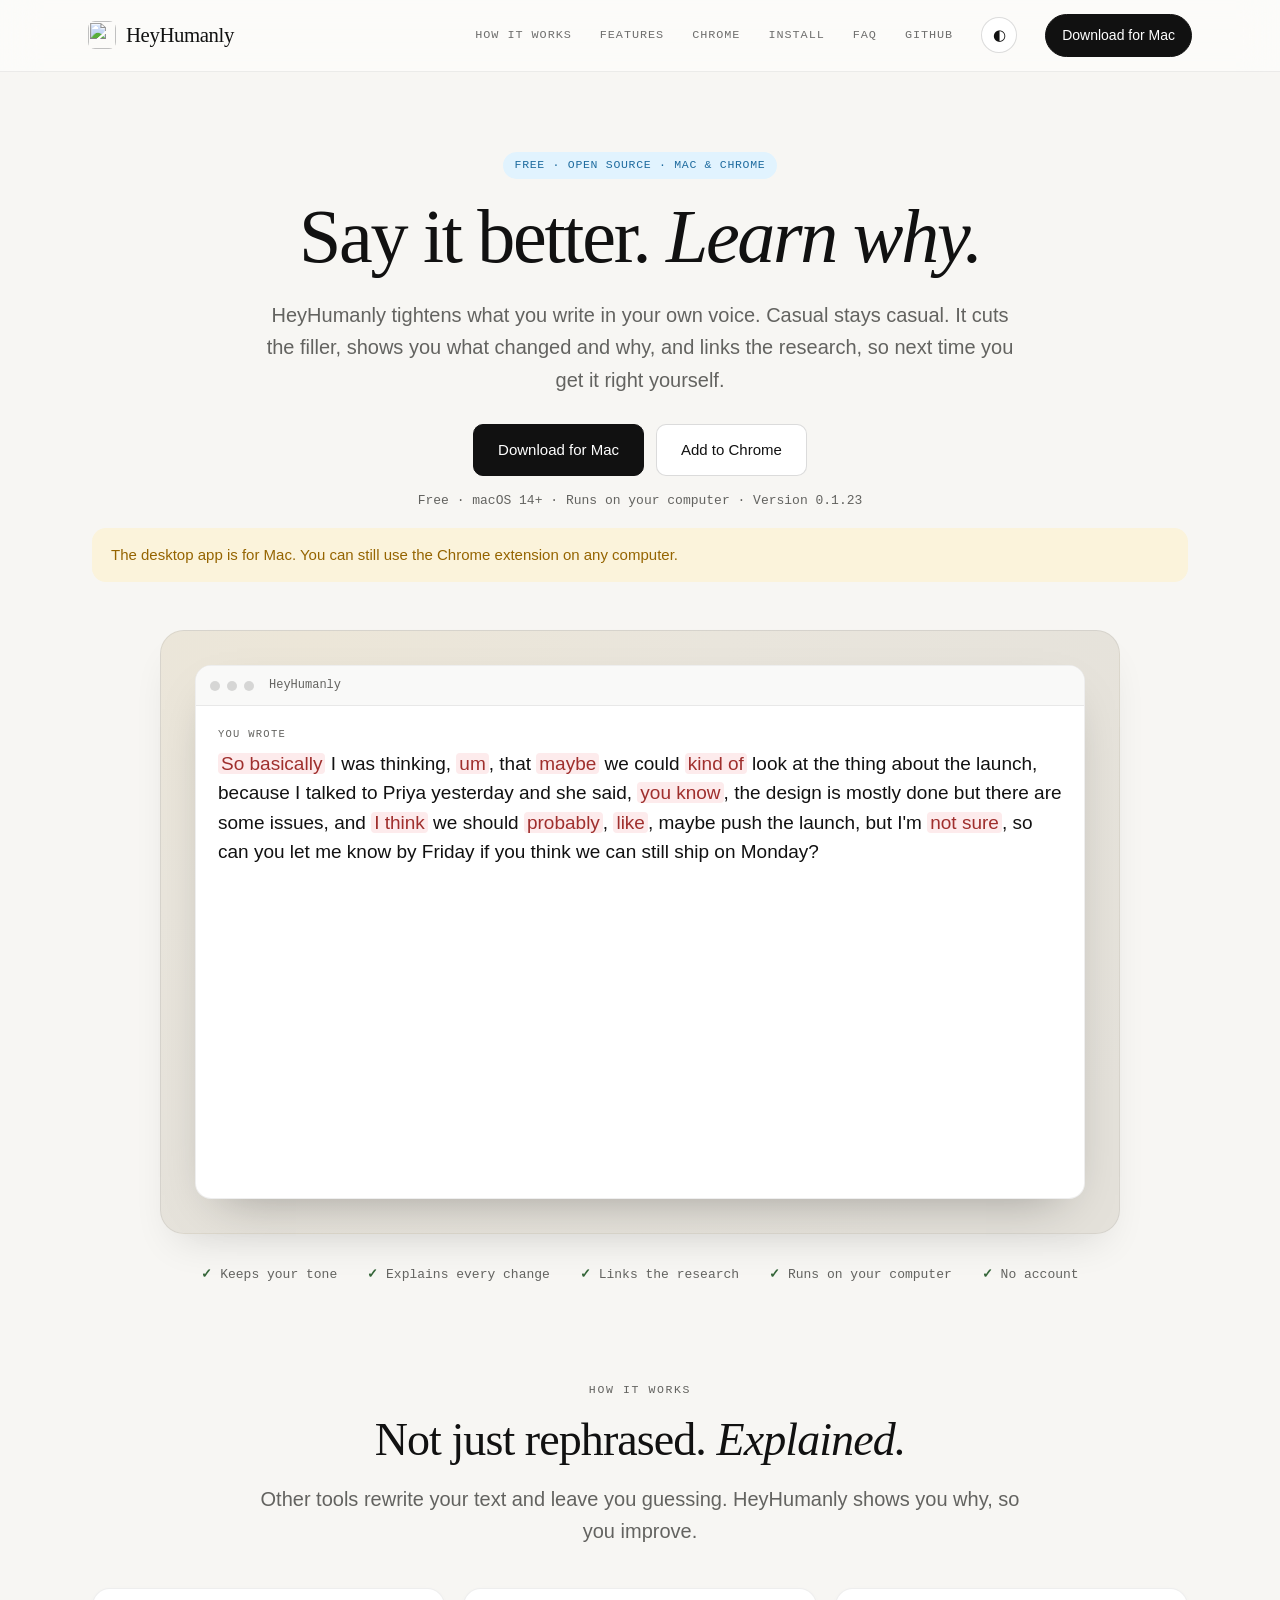
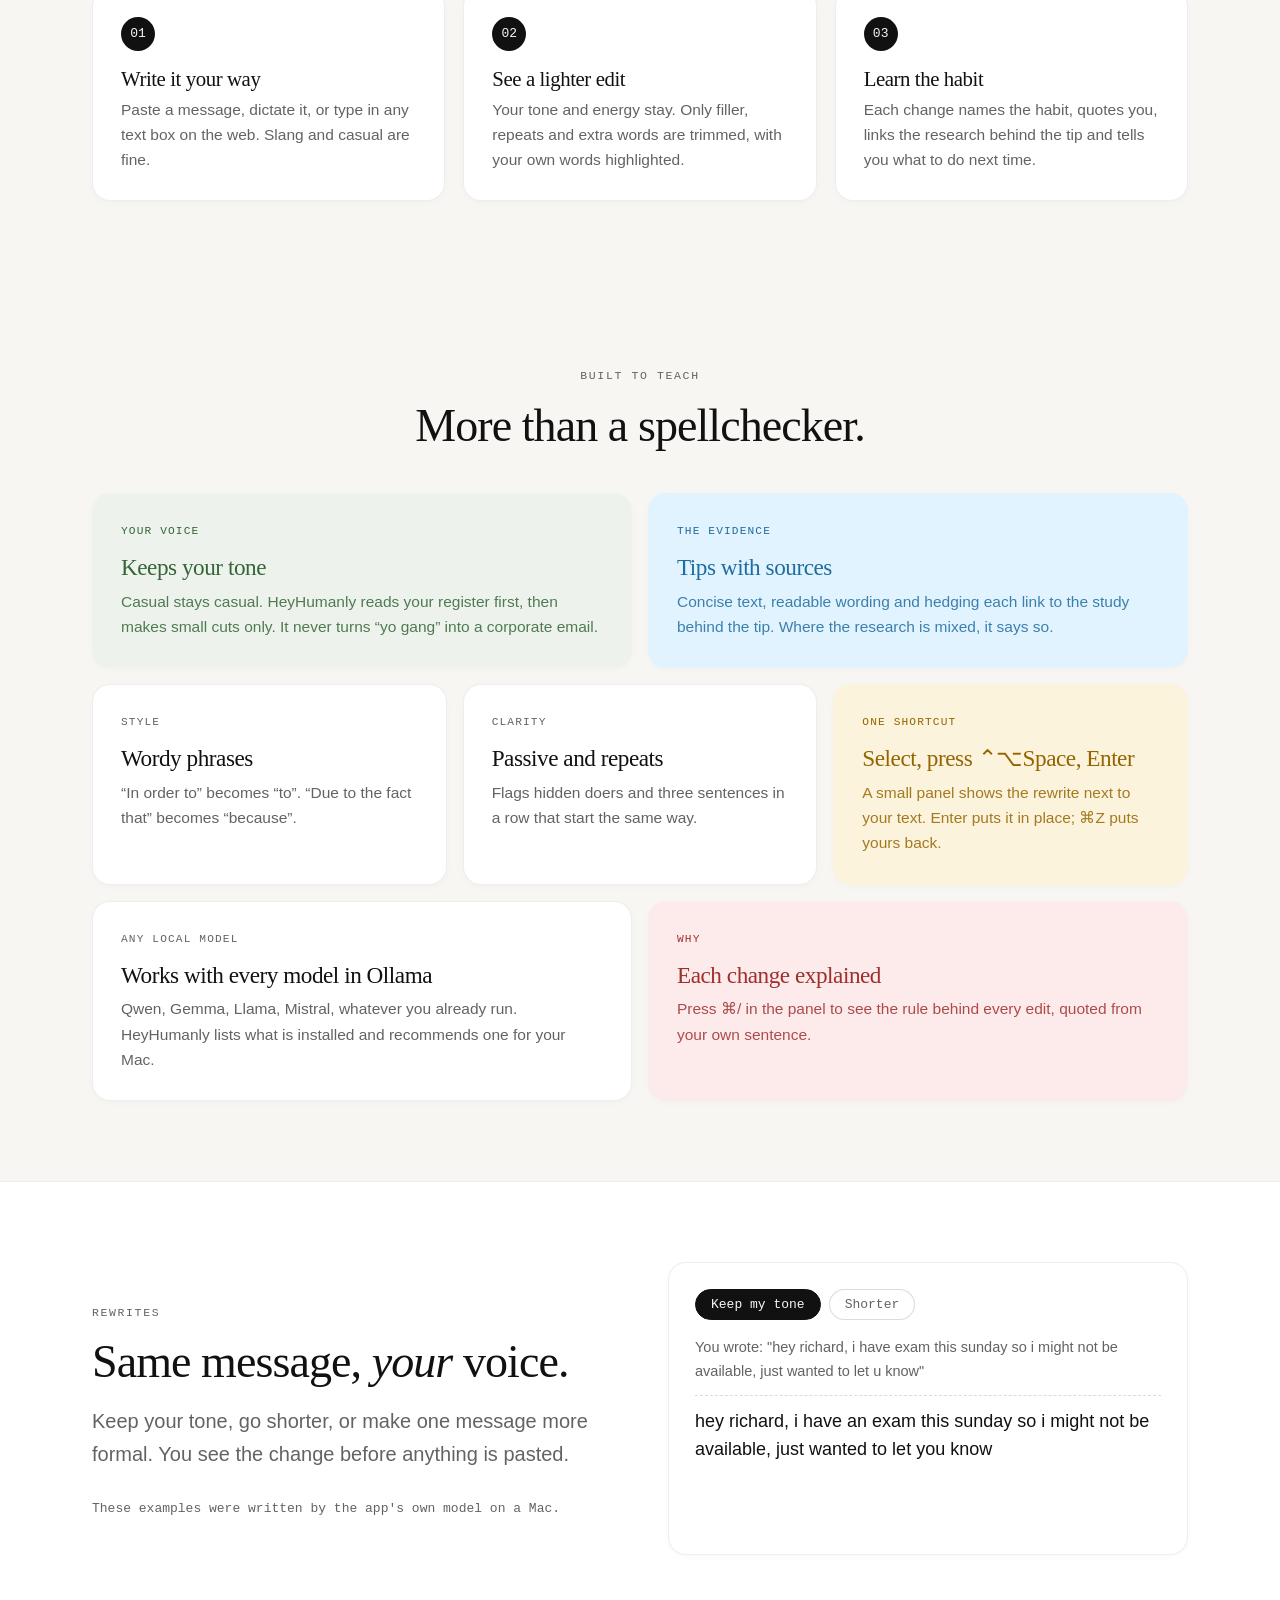
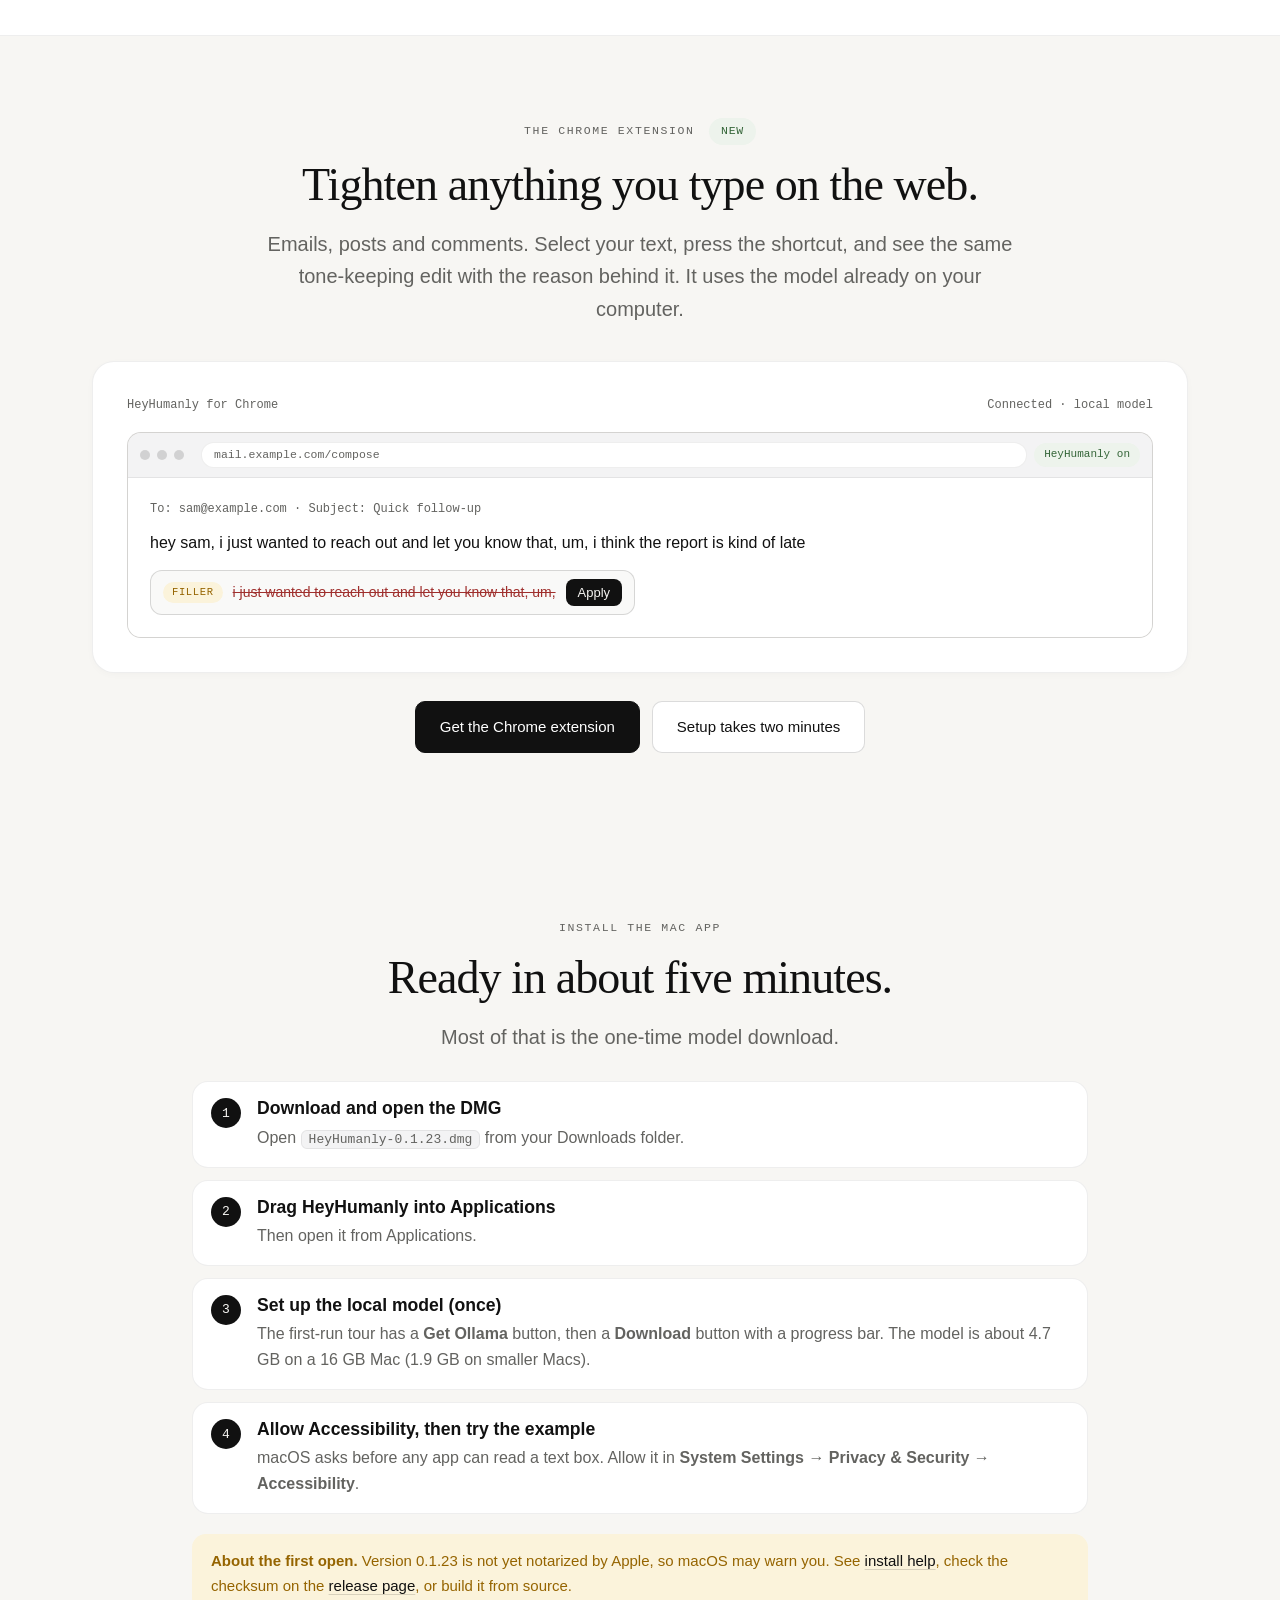
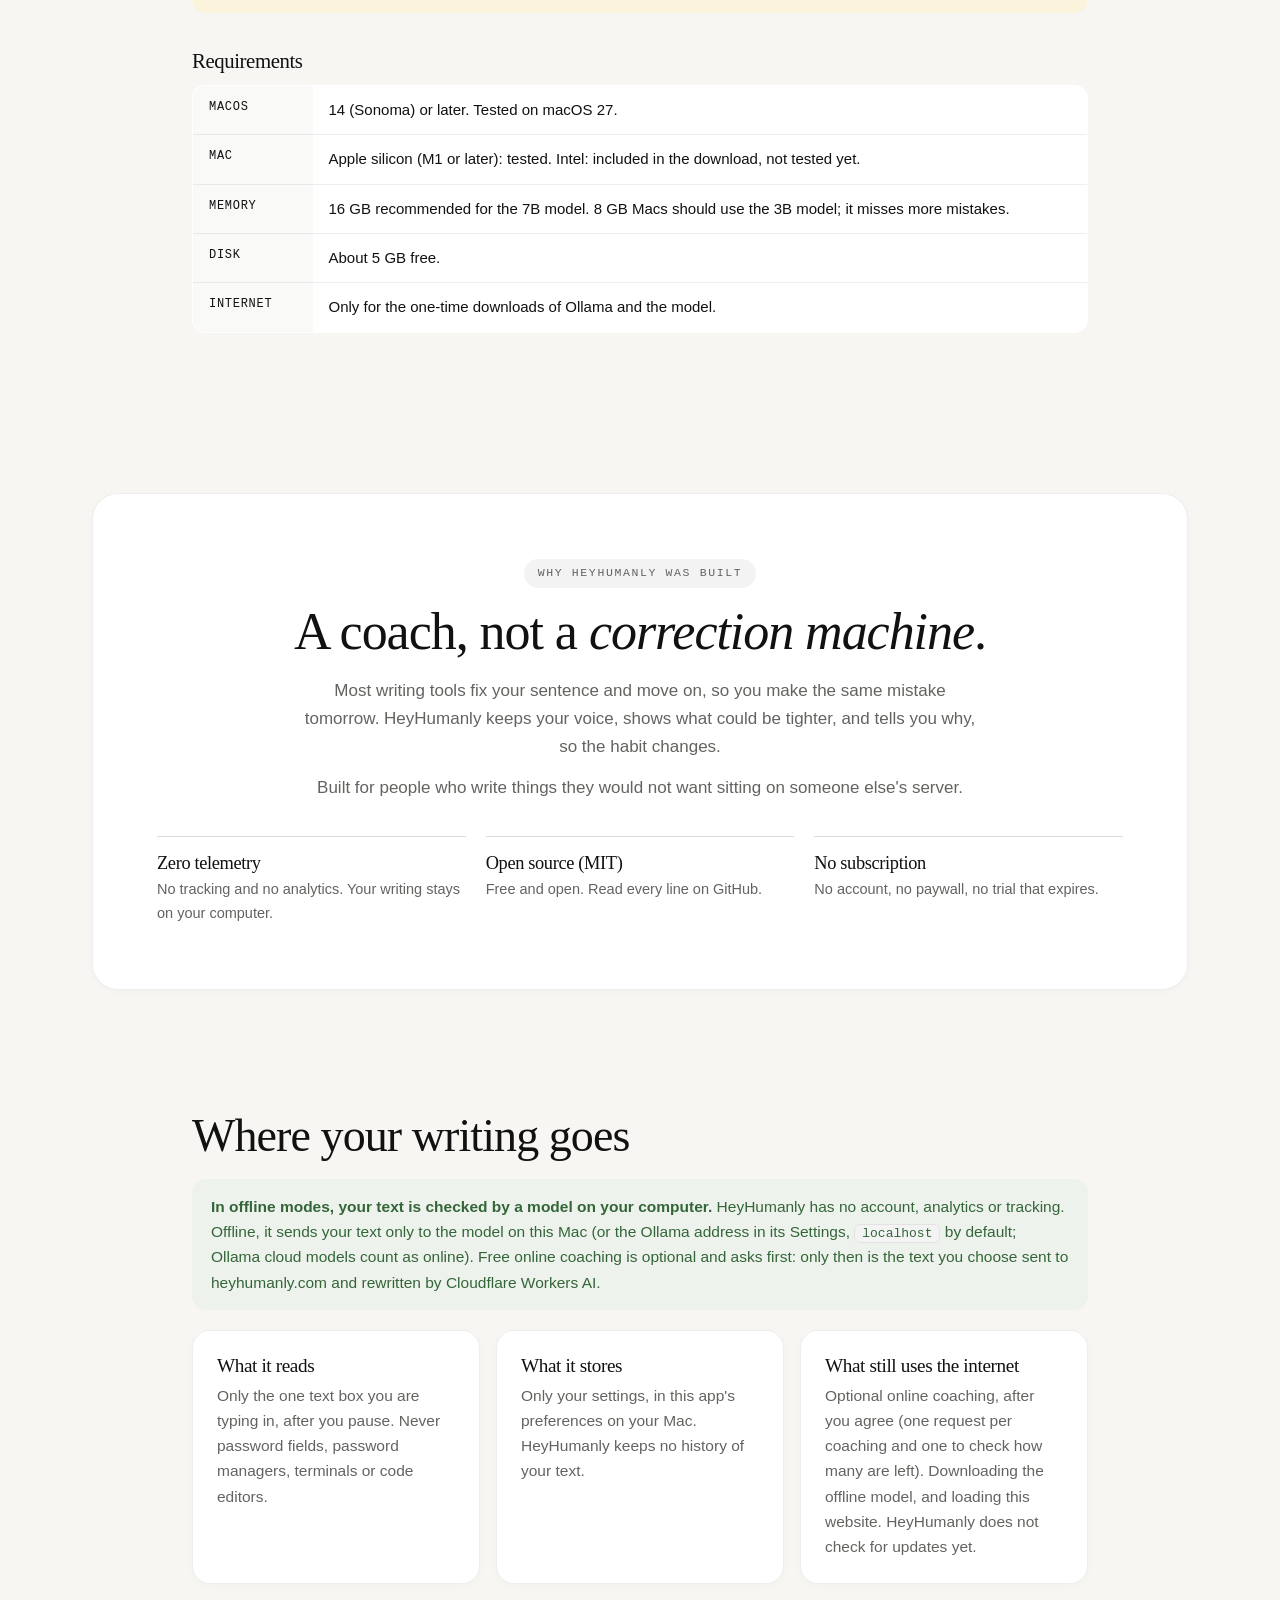
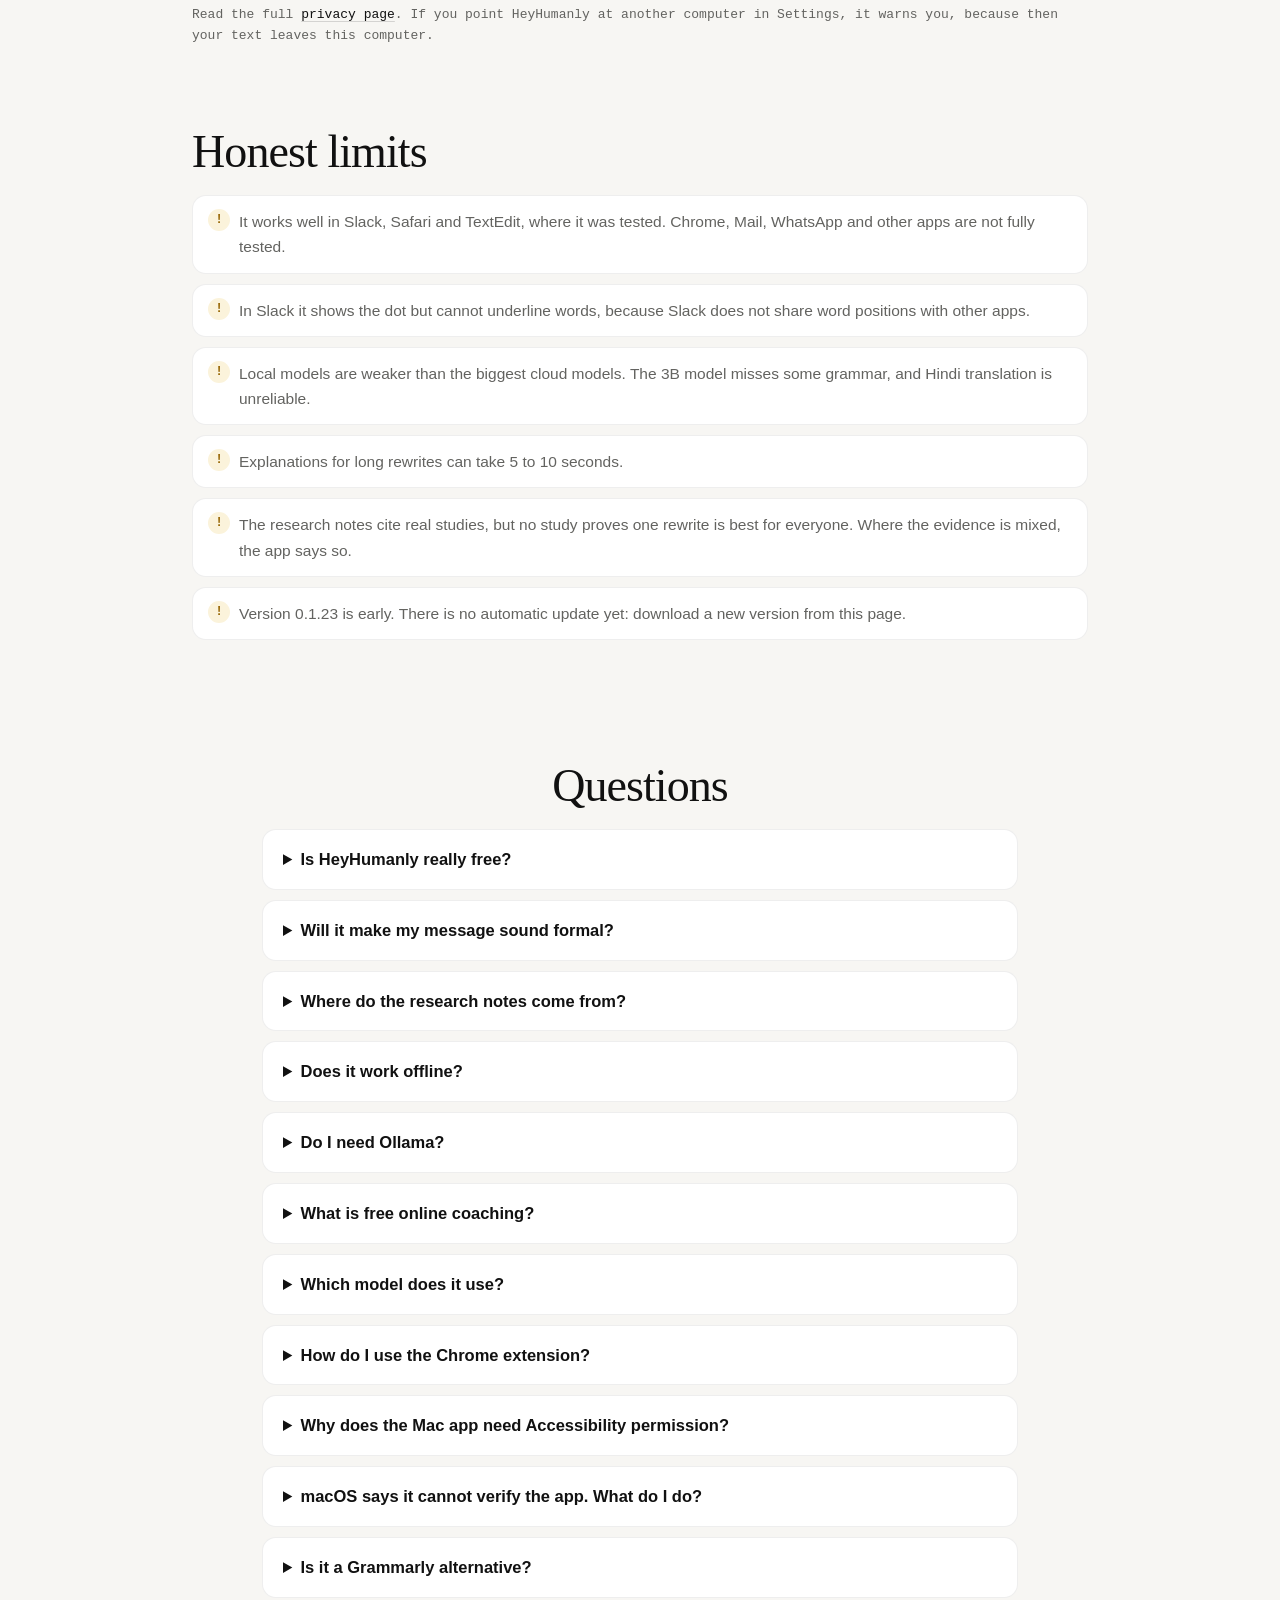
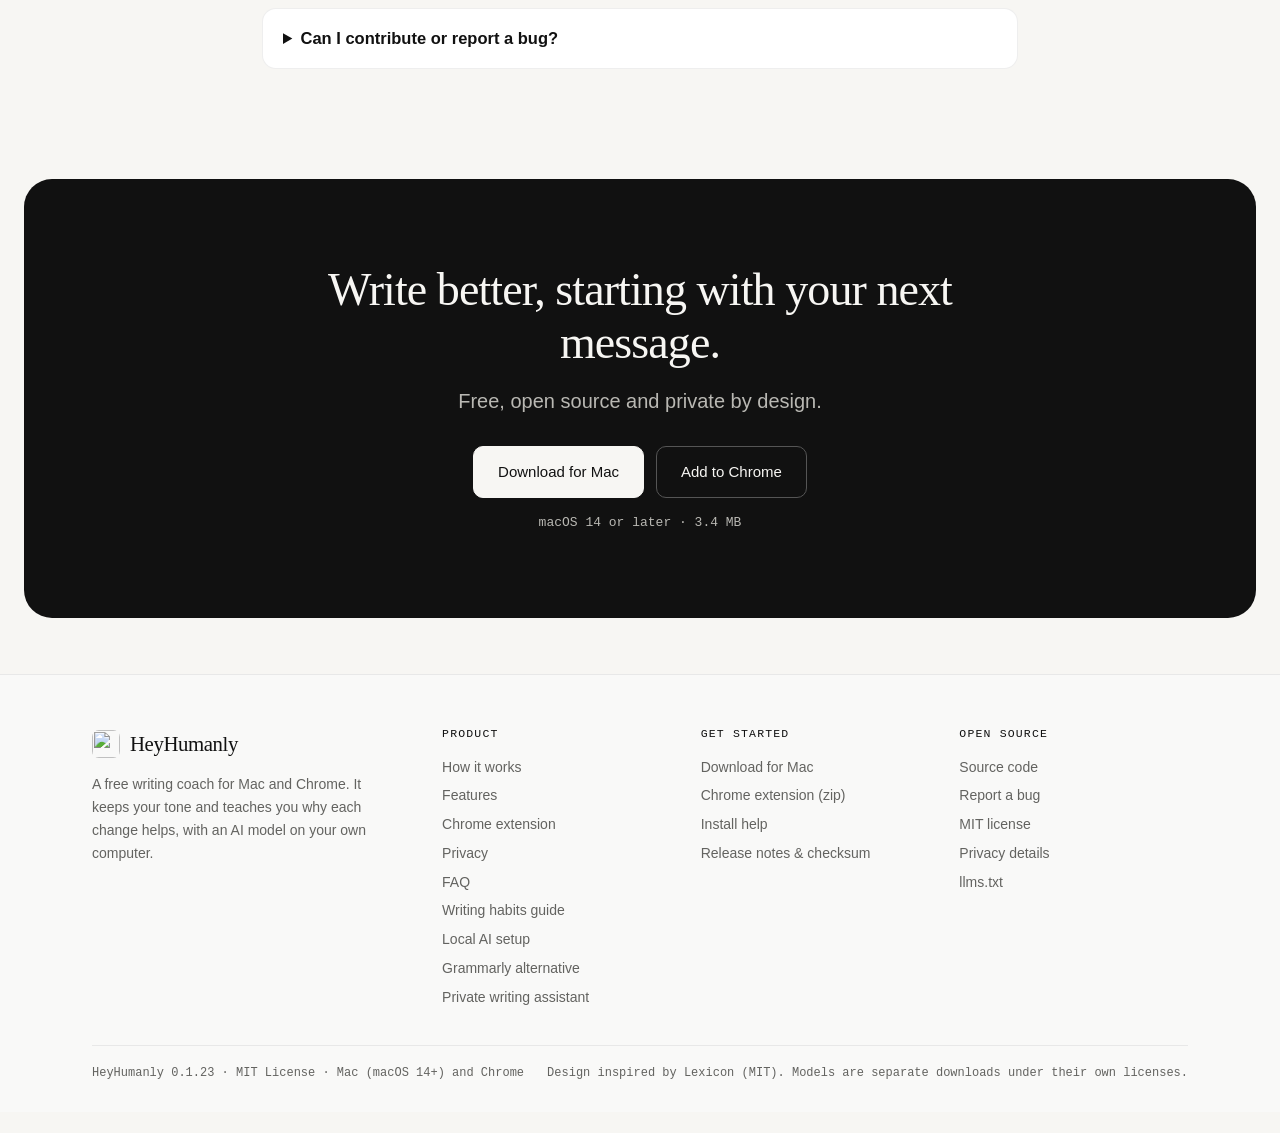
==== site/index.html @ a460c1a0 "Site: use the published v0.1.23 checksum Co-Authored-By: Devin AI <158243242+devin-ai-integration[bo" ====
<!doctype html><html lang="en"><head><meta charset="utf-8"><meta name="viewport" content="width=device-width,initial-scale=1">
<title>HeyHumanly: free writing coach for Mac and Chrome</title><meta name="description" content="Free, open-source writing coach for Mac and Chrome. Keeps your tone, trims filler, and explains every change with research. Runs on a local AI model.">
<link rel="canonical" href="https://heyhumanly.com/"><link rel="icon" href="/favicon.png" type="image/png"><link rel="apple-touch-icon" href="/apple-touch-icon.png">
<link rel="alternate" type="text/plain" href="/llms.txt" title="LLMs.txt">
<link rel="preload" href="/fonts/newsreader.woff2" as="font" type="font/woff2" crossorigin><link rel="preload" href="/fonts/geist.woff2" as="font" type="font/woff2" crossorigin>
<meta property="og:type" content="website"><meta property="og:site_name" content="HeyHumanly"><meta property="og:title" content="HeyHumanly: free writing coach for Mac and Chrome">
<meta property="og:description" content="Free, open-source writing coach for Mac and Chrome. Keeps your tone, trims filler, and explains every change with research. Runs on a local AI model."><meta property="og:url" content="https://heyhumanly.com/"><meta property="og:image" content="https://heyhumanly.com/og.png">
<meta name="twitter:card" content="summary_large_image"><meta name="theme-color" content="#F7F6F3"><meta name="google-site-verification" content="Z0gdQHwUIRf05KhmeTaF1pIuTKwzJaGXkySy6l3MHhY"><meta name="msvalidate.01" content="7214F04580277B31B88F4F83CF229AA0">
<script>(function(){try{var t=localStorage.getItem("hhtheme")||"light";document.documentElement.setAttribute("data-theme",t)}catch(e){}})()</script><style>
@font-face{font-family:Newsreader;src:url(/fonts/newsreader.woff2) format("woff2");font-weight:200 800;font-style:normal;font-display:swap}
@font-face{font-family:Newsreader;src:url(/fonts/newsreader-italic.woff2) format("woff2");font-weight:200 800;font-style:italic;font-display:swap}
@font-face{font-family:Geist;src:url(/fonts/geist.woff2) format("woff2");font-weight:100 900;font-display:swap}
@font-face{font-family:"JetBrains Mono";src:url(/fonts/jetbrains-mono.woff2) format("woff2");font-weight:100 800;font-display:swap}
:root{color-scheme:light;--bg:#F7F6F3;--surface:#fff;--surface2:#F9F9F8;--subtle:#F3F3F4;--ink:#111;--mute:#636360;--line:rgba(0,0,0,.065);--line2:rgba(0,0,0,.14);
--btn:#111;--btnink:#fff;--btnhov:#2b2b2b;--nav:rgba(255,255,255,.55);--grain:url(/grain.png);
--bluebg:#E1F3FE;--bluetx:#1F6C9F;--greenbg:#EDF3EC;--greentx:#346538;--redbg:#FDEBEC;--redtx:#9F2F2D;--yellowbg:#FBF3DB;--yellowtx:#956400;
--serif:Newsreader,Georgia,serif;--sans:Geist,-apple-system,BlinkMacSystemFont,"Segoe UI",Helvetica,Arial,sans-serif;--mono:"JetBrains Mono",ui-monospace,SFMono-Regular,monospace;
--shadow:0 2px 10px -2px rgba(0,0,0,.035);--lift:0 20px 40px -15px rgba(0,0,0,.12);--r:14px;--rl:18px}
:root[data-theme=dark]{color-scheme:dark;--bg:#0b0b0d;--surface:#131316;--surface2:#101012;--subtle:#1a1a1e;--ink:#f1f1f2;--mute:#a0a0a8;--line:rgba(255,255,255,.08);--line2:rgba(255,255,255,.18);
--btn:#f1f1f2;--btnink:#0b0b0d;--btnhov:#d6d6d9;--nav:rgba(19,19,22,.6);--grain:none;--bluebg:#10222f;--bluetx:#8cc7ee;--greenbg:#12201a;--greentx:#92d4a0;--redbg:#2a1517;--redtx:#f0a2a2;--yellowbg:#2a2210;--yellowtx:#e8c878;--shadow:none;--lift:0 20px 40px -15px rgba(0,0,0,.6)}
*{box-sizing:border-box;margin:0;padding:0}html{scroll-behavior:smooth}img{max-width:100%;height:auto}
body{background:var(--bg) var(--grain);background-size:256px;background-blend-mode:multiply;color:var(--ink);font:16px/1.625 var(--sans);-webkit-font-smoothing:antialiased;overflow-x:hidden}
h1,h2,h3,h4,.brand{font-family:var(--serif);font-weight:400;letter-spacing:-.02em;line-height:1.15}
h1{font-size:clamp(40px,6.4vw,76px);letter-spacing:-.03em;line-height:1.05;margin:0 auto 22px;max-width:14em}
h1 em,h2 em{font-style:italic}
h2{font-size:clamp(30px,4vw,46px);margin-bottom:16px}h3{font-size:1.3rem;margin-bottom:6px}
a{color:var(--ink);text-decoration:underline;text-underline-offset:3px;text-decoration-color:var(--line2);transition:.25s}a:hover{text-decoration-color:var(--ink)}
a:focus-visible,button:focus-visible,summary:focus-visible{outline:2px solid var(--ink);outline-offset:3px;border-radius:8px}
.skip{position:absolute;left:-999px}.skip:focus{left:12px;top:12px;background:var(--surface);padding:8px 12px;z-index:99}
.wrap{max-width:1160px;margin:0 auto;padding:0 32px}main{overflow:hidden}
.mono,.eyebrow,.badge,nav.links a,kbd,.tag,.lab,footer h4,.legal{font-family:var(--mono)}
.badge{display:inline-flex;align-items:center;gap:8px;padding:4px 12px;border-radius:999px;font-size:.72rem;font-weight:500;letter-spacing:.06em;text-transform:uppercase;background:var(--bluebg);color:var(--bluetx)}
.badge.g{background:var(--greenbg);color:var(--greentx)}.badge.y{background:var(--yellowbg);color:var(--yellowtx)}.badge.r{background:var(--redbg);color:var(--redtx)}
.eyebrow{display:inline-block;font-size:.72rem;letter-spacing:.14em;text-transform:uppercase;font-weight:500;color:var(--mute);margin-bottom:14px}
/* floating glass nav */
header.top{position:fixed;top:0;left:50%;transform:translateX(-50%);width:100%;z-index:50;padding:14px 0;border-bottom:1px solid var(--line);background:var(--nav);-webkit-backdrop-filter:blur(18px) saturate(1.6);backdrop-filter:blur(18px) saturate(1.6);transition:top .45s cubic-bezier(.22,1,.36,1),width .45s cubic-bezier(.22,1,.36,1),border-radius .45s,padding .45s,box-shadow .45s}
header.top.scrolled{top:14px;width:min(calc(100% - 28px),1120px);border-radius:999px;border-bottom:0;padding:10px 0;box-shadow:inset 0 0 0 1px rgba(255,255,255,.5),0 12px 40px -12px rgba(0,0,0,.18)}
.nav{display:flex;align-items:center;justify-content:space-between;gap:12px;max-width:1160px;margin:0 auto;padding:0 28px}
.brand{display:flex;align-items:center;gap:10px;flex-shrink:0;white-space:nowrap;font-weight:500;color:var(--ink);text-decoration:none;font-size:1.3rem}.brand img{width:28px;height:28px;border-radius:7px}
nav.links{display:flex;gap:28px;align-items:center}nav.links a{color:var(--ink);opacity:.6;text-decoration:none;font-size:.74rem;text-transform:uppercase;letter-spacing:.08em;font-weight:500}nav.links a:hover{opacity:1}
.btn{display:inline-flex;align-items:center;justify-content:center;gap:8px;background:var(--btn);color:var(--btnink)!important;text-decoration:none;font-weight:500;padding:13px 24px;border-radius:10px;border:1px solid var(--btn);font-size:15px;cursor:pointer;transition:.25s}
.btn:hover{background:var(--btnhov);transform:translateY(-1px)}.btn.sm{padding:9px 16px;font-size:14px;border-radius:999px}
nav.links a.btn{opacity:1;text-transform:none;font-family:var(--sans);letter-spacing:0;font-size:14px;font-weight:500}
.btn.ghost{background:var(--surface);color:var(--ink)!important;border:1px solid var(--line2)}.btn.ghost:hover{background:var(--subtle)}
.btn.cream{background:#f7f6f3;color:#111!important;border-color:#f7f6f3}.btn.cream:hover{background:#fff}
.tg{width:36px;height:36px;border-radius:50%;border:1px solid var(--line2);background:var(--surface);color:var(--ink);cursor:pointer;font-size:15px;display:grid;place-items:center}.tg:hover{background:var(--subtle)}
/* hero */
.hero{text-align:center;padding-top:150px;padding-bottom:10px}
.lede{font-size:clamp(17px,1.9vw,20px);color:var(--mute);margin:0 auto 28px;max-width:38em}
.cta{display:flex;flex-wrap:wrap;gap:12px;align-items:center;justify-content:center}.fine{font-size:13px;color:var(--mute);margin-top:14px;font-family:var(--mono)}
.stage{margin:48px auto 0;max-width:960px;border-radius:24px;padding:clamp(14px,3vw,34px);background:radial-gradient(110% 120% at 15% 0%,#ece6d8 0%,#e9e5dc 40%,#e4e1da 100%);box-shadow:var(--lift);border:1px solid var(--line)}
:root[data-theme=dark] .stage{background:radial-gradient(110% 120% at 15% 0%,#1d1d22,#121215)}
.win{background:var(--surface);border-radius:16px;text-align:left;box-shadow:0 20px 50px -24px rgba(0,0,0,.35);overflow:hidden;border:1px solid var(--line)}
.win .top{display:flex;align-items:center;gap:7px;padding:10px 14px;background:var(--surface2);border-bottom:1px solid var(--line);font-size:12px;color:var(--mute);font-family:var(--mono)}
.win .top i{width:10px;height:10px;border-radius:50%;background:var(--line2);display:block}.win .top span{margin-left:8px}
.win .body{padding:20px 22px 16px;font-size:clamp(16px,2vw,19px);line-height:1.55;position:relative}
.u-m{background:var(--redbg);color:var(--redtx);border-radius:4px;padding:0 3px}.lab{font-size:10.5px;letter-spacing:.12em;font-weight:500;color:var(--mute);margin-bottom:6px;text-transform:uppercase}
.better{border-top:1px solid var(--line);opacity:0;transition:.4s}.better.on{opacity:1}.better #demo-new{font-weight:500}
.cards{display:grid;gap:8px;padding:0 22px 20px}.rc{display:grid;grid-template-columns:auto 1fr;gap:12px;align-items:start;background:var(--surface2);border:1px solid var(--line);border-radius:12px;padding:10px 14px;font-size:14.5px;opacity:0;transform:translateY(6px);transition:.35s}
.rc.on{opacity:1;transform:none}.rc small{display:block;color:var(--mute);font-size:13.5px;line-height:1.45}
.rc.nx{background:var(--ink);border-color:var(--ink)}.rc.nx small{color:var(--bg);opacity:.9}.rc.nx .tag{background:var(--bg);color:var(--ink)}
.tag{font-size:10.5px;font-weight:500;padding:2px 9px;border-radius:999px;background:var(--redbg);color:var(--redtx);align-self:start;margin-top:2px;letter-spacing:.04em;text-transform:uppercase;white-space:nowrap}
.tag.t{background:var(--bluebg);color:var(--bluetx)}.tag.g{background:var(--greenbg);color:var(--greentx)}.tag.y{background:var(--yellowbg);color:var(--yellowtx)}
.dot{position:absolute;right:16px;bottom:14px;background:var(--ink);color:var(--bg);border-radius:999px;min-width:28px;height:28px;display:grid;place-items:center;font-size:13px;font-weight:600;opacity:0;transform:scale(.6);transition:.25s}.dot.on{opacity:1;transform:none}
section{padding:80px 0}.center{text-align:center}.center .lede{margin-left:auto;margin-right:auto}
.proof{display:flex;flex-wrap:wrap;gap:10px 30px;justify-content:center;color:var(--mute);font-size:13px;padding:30px 0 0;font-family:var(--mono)}.proof span::before{content:"✓ ";color:var(--greentx);font-weight:700}
.steps3{display:grid;grid-template-columns:repeat(3,1fr);gap:18px;margin-top:40px;text-align:left}
.step,.tile,.card,.panel{background:var(--surface);border:1px solid var(--line);border-radius:var(--rl);padding:28px;box-shadow:var(--shadow);transition:.3s}
.step:hover,.tile:hover{box-shadow:0 12px 28px -6px rgba(0,0,0,.08);transform:translateY(-2px)}
.step .n{width:34px;height:34px;border-radius:50%;background:var(--ink);color:var(--bg);display:grid;place-items:center;font-family:var(--mono);font-size:13px;margin-bottom:16px}
.step p,.tile p,.card p{color:var(--mute);font-size:15.5px}
.bento{display:grid;grid-template-columns:repeat(6,1fr);gap:16px;margin-top:40px;text-align:left}.tile{grid-column:span 2}.tile.w{grid-column:span 3}
.tile .meta{font-family:var(--mono);font-size:.7rem;letter-spacing:.1em;text-transform:uppercase;color:var(--mute);display:block;margin-bottom:14px}
.tile h3{font-size:1.45rem;margin-bottom:8px}.tile.g{background:var(--greenbg);border-color:transparent}.tile.b{background:var(--bluebg);border-color:transparent}.tile.y{background:var(--yellowbg);border-color:transparent}.tile.r{background:var(--redbg);border-color:transparent}
.tile.g p,.tile.b p,.tile.y p,.tile.r p{color:inherit;opacity:.85}.tile.g{color:var(--greentx)}.tile.b{color:var(--bluetx)}.tile.y{color:var(--yellowtx)}.tile.r{color:var(--redtx)}
.tile.g h3,.tile.b h3,.tile.y h3,.tile.r h3,.tile.g .meta,.tile.b .meta,.tile.y .meta,.tile.r .meta{color:inherit}
.band{background:var(--surface);border-top:1px solid var(--line);border-bottom:1px solid var(--line)}
.split{display:grid;grid-template-columns:1fr 1fr;gap:56px;align-items:center}
.panel{padding:26px}.tabs{display:flex;gap:8px;flex-wrap:wrap;margin-bottom:16px}
.tabs button{border:1px solid var(--line2);background:var(--surface);border-radius:999px;padding:7px 15px;font:500 13px var(--mono);color:var(--mute);cursor:pointer}
.tabs button[aria-selected=true]{background:var(--ink);border-color:var(--ink);color:var(--bg)}
.out{font-size:18px;line-height:1.55;min-height:120px}.orig{color:var(--mute);font-size:14.5px;margin-bottom:12px;padding-bottom:12px;border-bottom:1px dashed var(--line2)}
/* extension */
.ext{background:var(--surface);border:1px solid var(--line);border-radius:22px;padding:clamp(18px,3vw,34px);box-shadow:var(--shadow);margin-top:36px;text-align:left}
.ext .bar{display:flex;align-items:center;justify-content:space-between;font-family:var(--mono);font-size:12px;color:var(--mute);margin-bottom:16px}
.ext .shell{border:1px solid var(--line2);border-radius:14px;overflow:hidden;background:var(--bg)}
.ext .chrome{display:flex;align-items:center;gap:7px;padding:9px 12px;background:var(--subtle);border-bottom:1px solid var(--line)}.ext .chrome i{width:10px;height:10px;border-radius:50%;background:var(--line2);display:block}
.ext .url{margin-left:10px;flex:1;min-width:0;overflow:hidden;text-overflow:ellipsis;white-space:nowrap;background:var(--surface);border:1px solid var(--line);border-radius:999px;padding:3px 12px;font-family:var(--mono);font-size:11.5px;color:var(--mute)}
.ext .pill{font-family:var(--mono);font-size:11px;background:var(--greenbg);color:var(--greentx);padding:3px 10px;border-radius:999px}
.ext .compose{padding:22px;background:var(--surface)}.ext .meta{font-family:var(--mono);font-size:12px;color:var(--mute);margin-bottom:10px}
.ext .chip{margin-top:14px;display:inline-flex;gap:10px;align-items:center;flex-wrap:wrap;background:var(--surface2);border:1px solid var(--line2);border-radius:12px;padding:8px 12px;font-size:14px}
.ext .chip b{font-family:var(--mono);font-size:10.5px;font-weight:500;letter-spacing:.06em;text-transform:uppercase;background:var(--yellowbg);color:var(--yellowtx);padding:2px 9px;border-radius:999px}
.ext .chip s{color:var(--redtx)}.ext .chip .ap{background:var(--ink);color:var(--bg);border-radius:8px;padding:3px 12px;font-size:13px}
/* manifesto */
.manifesto{background:var(--surface);border:1px solid var(--line);border-radius:26px;padding:clamp(28px,5vw,64px);text-align:center;box-shadow:var(--shadow)}
.manifesto .eyebrow{background:var(--subtle);padding:5px 14px;border-radius:999px}
.manifesto h2{font-size:clamp(32px,4.4vw,52px);max-width:14em;margin-inline:auto}
.manifesto p.t{max-width:40em;margin:0 auto 14px;color:var(--mute);font-size:17px}
.trust{display:grid;grid-template-columns:repeat(3,1fr);gap:20px;margin-top:34px;text-align:left}.trust div{border-top:1px solid var(--line2);padding-top:16px}.trust h4{font-family:var(--serif);font-size:1.15rem;font-weight:500;margin-bottom:4px}.trust p{color:var(--mute);font-size:14.5px}
ol.steps{list-style:none;margin:26px 0 0;display:grid;gap:12px;counter-reset:s;text-align:left}
ol.steps li{min-width:0;counter-increment:s;background:var(--surface);border:1px solid var(--line);border-radius:16px;padding:16px 20px 16px 64px;position:relative}
ol.steps li::before{content:counter(s);position:absolute;left:18px;top:16px;width:30px;height:30px;border-radius:50%;background:var(--ink);color:var(--bg);display:grid;place-items:center;font-family:var(--mono);font-size:13px}
ol.steps li p{margin:2px 0 0;color:var(--mute)}ol.steps li h3{font-size:1.1rem;font-family:var(--sans);font-weight:600;letter-spacing:0}
.note{background:var(--yellowbg);border:1px solid transparent;border-radius:14px;padding:14px 18px;color:var(--yellowtx);font-size:15px;text-align:left}
.ok{background:var(--greenbg);border:1px solid transparent;border-radius:14px;padding:14px 18px;font-size:15.5px;text-align:left;color:var(--greentx)}.ok b{color:inherit}
table{border-collapse:collapse;width:100%;font-size:15px;background:var(--surface);border:1px solid var(--line);border-radius:14px;overflow:hidden;text-align:left}
th,td{padding:12px 16px;overflow-wrap:anywhere;border-bottom:1px solid var(--line);vertical-align:top}th{background:var(--surface2);width:120px;font-family:var(--mono);font-size:12px;text-transform:uppercase;letter-spacing:.06em;font-weight:500}tr:last-child th,tr:last-child td{border-bottom:0}
details{background:var(--surface);border:1px solid var(--line);border-radius:14px;padding:16px 20px;margin:10px 0;text-align:left}summary{cursor:pointer;font-weight:600;font-size:16.5px}
details p{margin:10px 0 0;color:var(--mute)}kbd{white-space:nowrap}code{overflow-wrap:anywhere}code,kbd{background:var(--subtle);border:1px solid var(--line);border-radius:6px;padding:1px 7px;font:13px var(--mono);word-break:break-all}
.grid{display:grid;grid-template-columns:repeat(3,1fr);gap:16px;margin:20px 0}.card{text-align:left;padding:24px}.card h3{font-size:1.2rem}
#privacy .wrap,#limits .wrap,#setup .wrap{max-width:960px}#privacy,#limits{padding:40px 0}#limits ul{list-style:none;display:grid;gap:10px}
#limits li{background:var(--surface);border:1px solid var(--line);border-radius:14px;padding:13px 18px 13px 46px;position:relative;color:var(--mute);font-size:15.5px}
#limits li::before{content:"!";position:absolute;left:15px;top:13px;width:22px;height:22px;border-radius:50%;background:var(--yellowbg);color:var(--yellowtx);display:grid;place-items:center;font:600 12px var(--mono)}
.final{margin:20px 24px 56px;border-radius:28px;background:#111;color:#f7f6f3;text-align:center;padding:clamp(44px,7vw,84px) 24px;border:1px solid var(--line)}
.final h2{color:#f7f6f3;max-width:14em;margin-inline:auto}.final .lede{color:#b9b8b3}
footer{border-top:1px solid var(--line);padding:52px 0 28px;color:var(--mute);font-size:14px;background:var(--surface2)}
.fgrid{display:grid;grid-template-columns:1.4fr repeat(3,1fr);gap:30px}footer h4{margin:0 0 12px;color:var(--ink);font-size:.72rem;letter-spacing:.1em;text-transform:uppercase;font-weight:500}footer a{display:block;color:var(--mute);text-decoration:none;padding:3px 0}footer a:hover{color:var(--ink)}
.legal{margin-top:34px;padding-top:18px;border-top:1px solid var(--line);display:flex;flex-wrap:wrap;gap:8px 20px;justify-content:space-between;font-size:12px}
#notmac{display:none;margin-top:16px}
main>section:first-child,main>.wrap:first-child{}
@media(max-width:860px){.split,.steps3,.trust,.grid{grid-template-columns:1fr}.bento{grid-template-columns:1fr}.tile,.tile.w{grid-column:auto}.fgrid{grid-template-columns:1fr 1fr}nav.links a.hide-s{display:none}section{padding:56px 0}.hero{padding-top:120px}}
.show-xs{display:none}
@media(max-width:480px){.nav{padding:0 16px}nav.links{gap:12px}.brand{font-size:1.15rem}.hide-xs{display:none}.show-xs{display:inline}}
@media(prefers-reduced-motion:reduce){*{transition:none!important}}
</style><script type="application/ld+json">{"@context": "https://schema.org", "@graph": [{"@type": "WebSite", "@id": "https://heyhumanly.com/#website", "url": "https://heyhumanly.com/", "name": "HeyHumanly", "alternateName": ["Hey Humanly", "heyhumanly.com"]}, {"@type": "SoftwareApplication", "@id": "https://heyhumanly.com/#app", "name": "HeyHumanly", "alternateName": ["Hey Humanly", "HeyHumanly Mac"], "operatingSystem": "macOS 14 or later, Chrome", "applicationCategory": "EducationalApplication", "softwareVersion": "0.1.23", "downloadUrl": "https://github.com/Kifayath-ulla/heyhumanly/releases/download/v0.1.23/HeyHumanly-0.1.23.dmg", "license": "https://opensource.org/license/mit", "offers": {"@type": "Offer", "price": "0", "priceCurrency": "USD"}, "url": "https://heyhumanly.com/", "sameAs": ["https://github.com/Kifayath-ulla/heyhumanly"], "description": "Free, open-source writing coach for Mac and Chrome that keeps your tone, trims filler and extra words, and explains the habit behind each change with research, using a local AI model.", "author": {"@type": "Person", "name": "Kifayath", "sameAs": "https://github.com/Kifayath-ulla"}, "contributor": [{"@type": "Thing", "name": "Claude", "description": "AI Contributor"}, {"@type": "Thing", "name": "OpenBot", "description": "AI Contributor"}]}, {"@type": "Organization", "@id": "https://heyhumanly.com/#org", "name": "HeyHumanly", "url": "https://heyhumanly.com", "logo": "https://heyhumanly.com/apple-touch-icon.png", "sameAs": ["https://github.com/Kifayath-ulla/heyhumanly"]}, {"@type": "FAQPage", "mainEntity": [{"@type": "Question", "name": "Is HeyHumanly really free?", "acceptedAnswer": {"@type": "Answer", "text": "Yes. The app and the Chrome extension are MIT-licensed and free to use. The only costs are your own disk space and the time to download the model. There is no account or subscription."}}, {"@type": "Question", "name": "Will it make my message sound formal?", "acceptedAnswer": {"@type": "Answer", "text": "No. HeyHumanly reads your register first. A casual message stays casual, and only filler, repeated words and extra words are trimmed. A \"More formal\" button exists for the times you want it."}}, {"@type": "Question", "name": "Where do the research notes come from?", "acceptedAnswer": {"@type": "Answer", "text": "Each tip links to the study or report behind it, such as Nielsen Norman Group's web-reading research and Oppenheimer's 2006 paper on plain writing. Where evidence is mixed, for example on leading with your point, the app says so."}}, {"@type": "Question", "name": "Does it work offline?", "acceptedAnswer": {"@type": "Answer", "text": "Yes, in offline mode: Apple's built-in model on Apple Intelligence Macs, or the offline model HeyHumanly downloads for you (one button, no Terminal). Online coaching is optional and only used after you agree to it."}}, {"@type": "Question", "name": "Do I need Ollama?", "acceptedAnswer": {"@type": "Answer", "text": "No. On Macs with Apple Intelligence, HeyHumanly uses Apple's built-in model. On other Macs you can try a few free online coachings each day, then press Enable unlimited offline coaching and HeyHumanly downloads and runs a local model for you. Already use Ollama? HeyHumanly finds it and can use it."}}, {"@type": "Question", "name": "What is free online coaching?", "acceptedAnswer": {"@type": "Answer", "text": "Up to 10 coachings a day (resets at midnight UTC), for Macs without Apple's built-in model. Only after you agree, the text you choose is sent to heyhumanly.com and rewritten by Cloudflare Workers AI. HeyHumanly does not store or log it, and Cloudflare says it does not keep or train on it. Offline coaching is unlimited and keeps your writing on your Mac."}}, {"@type": "Question", "name": "Which model does it use?", "acceptedAnswer": {"@type": "Answer", "text": "Any model in Ollama. On a Mac with 12 GB of memory or more it recommends Qwen 2.5 7B (Apache-2.0 license, about 4.7 GB). On smaller Macs it recommends Qwen 2.5 3B (about 1.9 GB). You can pick any installed model in Settings."}}, {"@type": "Question", "name": "How do I use the Chrome extension?", "acceptedAnswer": {"@type": "Answer", "text": "Install it, allow it to reach Ollama on your computer (one button in the Mac app's Settings, or one Terminal command, explained on the extension page), then select text in any text box and press the shortcut. It shows the edit, the reason and the research, and lets you apply or copy it."}}, {"@type": "Question", "name": "Why does the Mac app need Accessibility permission?", "acceptedAnswer": {"@type": "Answer", "text": "macOS only lets an app read a text box in another app if you allow it. HeyHumanly uses it to read the one box you are typing in, and to paste a fix you accepted. Without it, the coach window still works with text you type or paste into it."}}, {"@type": "Question", "name": "macOS says it cannot verify the app. What do I do?", "acceptedAnswer": {"@type": "Answer", "text": "That is expected for this early version, which is not notarized by Apple. See the install help page for the steps, and verify the checksum first."}}, {"@type": "Question", "name": "Is it a Grammarly alternative?", "acceptedAnswer": {"@type": "Answer", "text": "It does a similar job of marking mistakes, but its main aim is teaching: it keeps your tone, explains the rule, links the research, and runs on a local model instead of a cloud service."}}, {"@type": "Question", "name": "Can I contribute or report a bug?", "acceptedAnswer": {"@type": "Answer", "text": "Yes. The code is on GitHub. Open an issue for bugs. Do not paste private text into public issues."}}]}]}</script></head><body><a class="skip" href="#main">Skip to content</a>
<header class="top" id="top"><div class="nav"><a class="brand" href="/"><img src="/favicon.png" alt="" width="28" height="28">HeyHumanly</a>
<nav class="links" aria-label="Main"><a class="hide-s" href="/#how">How it works</a><a class="hide-s" href="/#features">Features</a><a class="hide-s" href="/extension/">Chrome</a><a class="hide-s" href="/install/">Install</a><a class="hide-s" href="/#faq">FAQ</a><a class="hide-s" href="https://github.com/Kifayath-ulla/heyhumanly">GitHub</a><button class="tg" id="tg" type="button" aria-label="Switch between light and dark theme">◐</button><a class="btn sm dl" href="https://github.com/Kifayath-ulla/heyhumanly/releases/download/v0.1.23/HeyHumanly-0.1.23.dmg" data-dl><span class="hide-xs">Download for Mac</span><span class="show-xs">Download</span></a></nav></div></header>
<main id="main">
<div class="wrap hero"><span class="badge">Free · Open source · Mac &amp; Chrome</span><div style="height:18px"></div>
<h1>Say it better. <em>Learn why.</em></h1>
<p class="lede">HeyHumanly tightens what you write in your own voice. Casual stays casual. It cuts the filler, shows you what changed and why, and links the research, so next time you get it right yourself.</p>
<div class="cta"><a class="btn dl" href="https://github.com/Kifayath-ulla/heyhumanly/releases/download/v0.1.23/HeyHumanly-0.1.23.dmg" data-dl>Download for Mac</a><a class="btn ghost" href="/extension/">Add to Chrome</a></div>
<p class="fine">Free · macOS 14+ · Runs on your computer · Version 0.1.23</p>
<p class="note" id="notmac" role="note">The desktop app is for Mac. You can still use the Chrome extension on any computer.</p>
<div class="stage" aria-label="Animated example of HeyHumanly tightening a rambling message and explaining why"><div class="win"><div class="top"><i></i><i></i><i></i><span>HeyHumanly</span></div>
<div class="body"><div class="lab">You wrote</div><div id="demo-text" aria-live="polite"></div></div>
<div class="body better" id="demo-better"><div class="lab">Maybe this reads better · same tone</div><div id="demo-new"></div></div>
<div class="cards" id="demo-cards">
<div class="rc"><span class="tag">Filler</span><div><small>5 filler phrases in 72 words (“So basically”, “um”, “kind of”, “you know”). They add no information, and the reader has to get through them to reach the point.</small></div></div>
<div class="rc"><span class="tag y">Hedging</span><div><small>You hedged 6 times (“maybe”, “kind of”, “I think”, “probably”). Each one can make you sound less sure of the point.</small></div></div>
<div class="rc"><span class="tag t">Research</span><div><small>Nielsen Norman Group found concise text measurably easier to use, because most people skim instead of reading every word.</small></div></div>
<div class="rc nx"><span class="tag">Next time</span><div><small>Pause silently instead of saying “um”. A pause sounds confident.</small></div></div></div></div></div>
<div class="proof"><span>Keeps your tone</span><span>Explains every change</span><span>Links the research</span><span>Runs on your computer</span><span>No account</span></div></div>
<script>(function(){var T=document.getElementById('demo-text'),B=document.getElementById('demo-better'),N=document.getElementById('demo-new'),cs=[].slice.call(document.querySelectorAll('#demo-cards .rc'));
var raw="So basically I was thinking, um, that maybe we could kind of look at the thing about the launch, because I talked to Priya yesterday and she said, you know, the design is mostly done but there are some issues, and I think we should probably, like, maybe push the launch, but I'm not sure, so can you let me know by Friday if you think we can still ship on Monday?";
var out="I was thinking maybe we could look at the thing about the launch. I talked to Priya yesterday and she said the design is mostly done but there are some issues. I think we should probably push the launch, but I'm not sure, so can you let me know by Friday if we can still ship on Monday?";
var ph=["So basically","um","maybe","kind of","you know","I think","probably","like","not sure"];
function esc(x){return x.replace(/&/g,'&amp;').replace(/</g,'&lt;')}
function mark(t){var h=esc(t);ph.forEach(function(p){h=h.replace(new RegExp('(^|[^a-z])('+p+')(?![a-z])','i'),function(m,a,b){return a+'<mark class="u-m">'+b+'</mark>'})});return h}
function reset(){T.textContent='';B.className='body better';N.textContent='';cs.forEach(function(c){c.classList.remove('on')})}
function show(){T.innerHTML=mark(raw);B.className='body better on';N.textContent=out;cs.forEach(function(c){c.classList.add('on')})}
if(matchMedia('(prefers-reduced-motion:reduce)').matches){show();return}
function w(ms){return new Promise(function(r){setTimeout(r,ms)})}
async function run(){for(;;){reset();for(var i=6;i<=raw.length;i+=6){T.textContent=raw.slice(0,i);await w(18)}T.textContent=raw;await w(700);T.innerHTML=mark(raw);await w(1100);B.className='body better on';N.textContent=out;await w(900);for(var k=0;k<cs.length;k++){cs[k].classList.add('on');await w(650)}await w(5000)}}run()})();</script>
<section id="how" class="center"><div class="wrap"><span class="eyebrow">How it works</span><h2>Not just rephrased. <em>Explained.</em></h2>
<p class="lede">Other tools rewrite your text and leave you guessing. HeyHumanly shows you why, so you improve.</p>
<div class="steps3"><div class="step"><div class="n">01</div><h3>Write it your way</h3><p>Paste a message, dictate it, or type in any text box on the web. Slang and casual are fine.</p></div>
<div class="step"><div class="n">02</div><h3>See a lighter edit</h3><p>Your tone and energy stay. Only filler, repeats and extra words are trimmed, with your own words highlighted.</p></div>
<div class="step"><div class="n">03</div><h3>Learn the habit</h3><p>Each change names the habit, quotes you, links the research behind the tip and tells you what to do next time.</p></div></div></div></section>

<section id="features" class="center"><div class="wrap"><span class="eyebrow">Built to teach</span><h2>More than a spellchecker.</h2>
<div class="bento">
<div class="tile w g"><span class="meta">Your voice</span><h3>Keeps your tone</h3><p>Casual stays casual. HeyHumanly reads your register first, then makes small cuts only. It never turns “yo gang” into a corporate email.</p></div>
<div class="tile w b"><span class="meta">The evidence</span><h3>Tips with sources</h3><p>Concise text, readable wording and hedging each link to the study behind the tip. Where the research is mixed, it says so.</p></div>
<div class="tile"><span class="meta">Style</span><h3>Wordy phrases</h3><p>“In order to” becomes “to”. “Due to the fact that” becomes “because”.</p></div>
<div class="tile"><span class="meta">Clarity</span><h3>Passive and repeats</h3><p>Flags hidden doers and three sentences in a row that start the same way.</p></div>
<div class="tile y"><span class="meta">One shortcut</span><h3>Select, press ⌃⌥Space, Enter</h3><p>A small panel shows the rewrite next to your text. Enter puts it in place; ⌘Z puts yours back.</p></div>
<div class="tile w"><span class="meta">Any local model</span><h3>Works with every model in Ollama</h3><p>Qwen, Gemma, Llama, Mistral, whatever you already run. HeyHumanly lists what is installed and recommends one for your Mac.</p></div>
<div class="tile w r"><span class="meta">Why</span><h3>Each change explained</h3><p>Press ⌘/ in the panel to see the rule behind every edit, quoted from your own sentence.</p></div>
</div></div></section>

<section id="styles" class="band"><div class="wrap split"><div><span class="eyebrow">Rewrites</span><h2>Same message, <em>your</em> voice.</h2>
<p class="lede" style="margin-left:0">Keep your tone, go shorter, or make one message more formal. You see the change before anything is pasted.</p>
<p class="fine">These examples were written by the app's own model on a Mac.</p></div>
<div class="panel"><div class="tabs" role="tablist" aria-label="Rewrite style">
<button role="tab" aria-selected="true" data-k="fix">Keep my tone</button><button role="tab" aria-selected="false" data-k="short">Shorter</button></div>
<div class="orig">You wrote: "hey richard, i have exam this sunday so i might not be available, just wanted to let u know"</div><div class="out" id="tone-out" aria-live="polite"></div></div></div></section>
<script>(function(){var o={fix:"hey richard, i have an exam this sunday so i might not be available, just wanted to let you know",short:"Hey Richard, I have an exam on Sunday and might not be available. Just letting you know."};
var out=document.getElementById('tone-out');out.textContent=o.fix;document.querySelectorAll('[role=tab]').forEach(function(b){b.addEventListener('click',function(){document.querySelectorAll('[role=tab]').forEach(function(x){x.setAttribute('aria-selected','false')});b.setAttribute('aria-selected','true');out.textContent=o[b.dataset.k]})})})();</script>

<section id="extension" class="center"><div class="wrap"><span class="eyebrow">The Chrome extension <span class="badge g" style="margin-left:6px">New</span></span><h2>Tighten anything you type on the web.</h2>
<p class="lede">Emails, posts and comments. Select your text, press the shortcut, and see the same tone-keeping edit with the reason behind it. It uses the model already on your computer.</p>
<div class="ext" aria-hidden="true"><div class="bar"><span>HeyHumanly for Chrome</span><span>Connected · local model</span></div>
<div class="shell"><div class="chrome"><i></i><i></i><i></i><div class="url">mail.example.com/compose</div><span class="pill">HeyHumanly on</span></div>
<div class="compose"><div class="meta">To: sam@example.com · Subject: Quick follow-up</div>
<p>hey sam, i just wanted to reach out and let you know that, um, i think the report is kind of late</p>
<div class="chip"><b>Filler</b><span><s>i just wanted to reach out and let you know that, um,</s></span><span class="ap">Apply</span></div></div></div></div>
<div class="cta" style="margin-top:28px"><a class="btn" href="/extension/">Get the Chrome extension</a><a class="btn ghost" href="/extension/#setup">Setup takes two minutes</a></div></div></section>

<section id="setup"><div class="wrap center"><span class="eyebrow">Install the Mac app</span><h2>Ready in about five minutes.</h2>
<p class="lede">Most of that is the one-time model download.</p>
<ol class="steps">
<li><h3>Download and open the DMG</h3><p>Open <code>HeyHumanly-0.1.23.dmg</code> from your Downloads folder.</p></li>
<li><h3>Drag HeyHumanly into Applications</h3><p>Then open it from Applications.</p></li>
<li><h3>Set up the local model (once)</h3><p>The first-run tour has a <b>Get Ollama</b> button, then a <b>Download</b> button with a progress bar. The model is about 4.7 GB on a 16 GB Mac (1.9 GB on smaller Macs).</p></li>
<li><h3>Allow Accessibility, then try the example</h3><p>macOS asks before any app can read a text box. Allow it in <b>System Settings → Privacy &amp; Security → Accessibility</b>.</p></li></ol>
<p class="note" style="margin-top:20px"><b>About the first open.</b> Version 0.1.23 is not yet notarized by Apple, so macOS may warn you. See <a href="/install/#gatekeeper">install help</a>, check the checksum on the <a href="https://github.com/Kifayath-ulla/heyhumanly/releases/tag/v0.1.23">release page</a>, or build it from source.</p>
<h3 style="margin:36px 0 12px;text-align:left">Requirements</h3>
<table><tr><th>macOS</th><td>14 (Sonoma) or later. Tested on macOS 27.</td></tr>
<tr><th>Mac</th><td>Apple silicon (M1 or later): tested. Intel: included in the download, not tested yet.</td></tr>
<tr><th>Memory</th><td>16 GB recommended for the 7B model. 8 GB Macs should use the 3B model; it misses more mistakes.</td></tr>
<tr><th>Disk</th><td>About 5 GB free.</td></tr>
<tr><th>Internet</th><td>Only for the one-time downloads of Ollama and the model.</td></tr></table></div></section>
<section id="manifesto"><div class="wrap"><div class="manifesto"><span class="eyebrow">Why HeyHumanly was built</span>
<h2>A coach, not a <em>correction machine</em>.</h2>
<p class="t">Most writing tools fix your sentence and move on, so you make the same mistake tomorrow. HeyHumanly keeps your voice, shows what could be tighter, and tells you why, so the habit changes.</p>
<p class="t">Built for people who write things they would not want sitting on someone else's server.</p>
<div class="trust"><div><h4>Zero telemetry</h4><p>No tracking and no analytics. Your writing stays on your computer.</p></div><div><h4>Open source (MIT)</h4><p>Free and open. Read every line on GitHub.</p></div><div><h4>No subscription</h4><p>No account, no paywall, no trial that expires.</p></div></div></div></div></section>
<section id="privacy"><div class="wrap"><h2>Where your writing goes</h2>
<div class="ok"><b>In offline modes, your text is checked by a model on your computer.</b> HeyHumanly has no account, analytics or tracking. Offline, it sends your text only to the model on this Mac (or the Ollama address in its Settings, <code>localhost</code> by default; Ollama cloud models count as online). Free online coaching is optional and asks first: only then is the text you choose sent to heyhumanly.com and rewritten by Cloudflare Workers AI.</div>
<div class="grid">
<div class="card"><h3>What it reads</h3><p>Only the one text box you are typing in, after you pause. Never password fields, password managers, terminals or code editors.</p></div>
<div class="card"><h3>What it stores</h3><p>Only your settings, in this app's preferences on your Mac. HeyHumanly keeps no history of your text.</p></div>
<div class="card"><h3>What still uses the internet</h3><p>Optional online coaching, after you agree (one request per coaching and one to check how many are left). Downloading the offline model, and loading this website. HeyHumanly does not check for updates yet.</p></div>
</div><p class="fine">Read the full <a href="/privacy/">privacy page</a>. If you point HeyHumanly at another computer in Settings, it warns you, because then your text leaves this computer.</p></div></section>
<section id="limits"><div class="wrap"><h2>Honest limits</h2><ul>
<li>It works well in Slack, Safari and TextEdit, where it was tested. Chrome, Mail, WhatsApp and other apps are not fully tested.</li>
<li>In Slack it shows the dot but cannot underline words, because Slack does not share word positions with other apps.</li>
<li>Local models are weaker than the biggest cloud models. The 3B model misses some grammar, and Hindi translation is unreliable.</li>
<li>Explanations for long rewrites can take 5 to 10 seconds.</li>
<li>The research notes cite real studies, but no study proves one rewrite is best for everyone. Where the evidence is mixed, the app says so.</li>
<li>Version 0.1.23 is early. There is no automatic update yet: download a new version from this page.</li></ul></div></section><section id="faq"><div class="wrap" style="max-width:820px"><h2 class="center">Questions</h2><details><summary>Is HeyHumanly really free?</summary><p>Yes. The app and the Chrome extension are MIT-licensed and free to use. The only costs are your own disk space and the time to download the model. There is no account or subscription.</p></details><details><summary>Will it make my message sound formal?</summary><p>No. HeyHumanly reads your register first. A casual message stays casual, and only filler, repeated words and extra words are trimmed. A "More formal" button exists for the times you want it.</p></details><details><summary>Where do the research notes come from?</summary><p>Each tip links to the study or report behind it, such as Nielsen Norman Group's web-reading research and Oppenheimer's 2006 paper on plain writing. Where evidence is mixed, for example on leading with your point, the app says so.</p></details><details><summary>Does it work offline?</summary><p>Yes, in offline mode: Apple's built-in model on Apple Intelligence Macs, or the offline model HeyHumanly downloads for you (one button, no Terminal). Online coaching is optional and only used after you agree to it.</p></details><details><summary>Do I need Ollama?</summary><p>No. On Macs with Apple Intelligence, HeyHumanly uses Apple's built-in model. On other Macs you can try a few free online coachings each day, then press Enable unlimited offline coaching and HeyHumanly downloads and runs a local model for you. Already use Ollama? HeyHumanly finds it and can use it.</p></details><details><summary>What is free online coaching?</summary><p>Up to 10 coachings a day (resets at midnight UTC), for Macs without Apple's built-in model. Only after you agree, the text you choose is sent to heyhumanly.com and rewritten by Cloudflare Workers AI. HeyHumanly does not store or log it, and Cloudflare says it does not keep or train on it. Offline coaching is unlimited and keeps your writing on your Mac.</p></details><details><summary>Which model does it use?</summary><p>Any model in Ollama. On a Mac with 12 GB of memory or more it recommends Qwen 2.5 7B (Apache-2.0 license, about 4.7 GB). On smaller Macs it recommends Qwen 2.5 3B (about 1.9 GB). You can pick any installed model in Settings.</p></details><details><summary>How do I use the Chrome extension?</summary><p>Install it, allow it to reach Ollama on your computer (one button in the Mac app's Settings, or one Terminal command, explained on the extension page), then select text in any text box and press the shortcut. It shows the edit, the reason and the research, and lets you apply or copy it.</p></details><details><summary>Why does the Mac app need Accessibility permission?</summary><p>macOS only lets an app read a text box in another app if you allow it. HeyHumanly uses it to read the one box you are typing in, and to paste a fix you accepted. Without it, the coach window still works with text you type or paste into it.</p></details><details><summary>macOS says it cannot verify the app. What do I do?</summary><p>That is expected for this early version, which is not notarized by Apple. See the install help page for the steps, and verify the checksum first.</p></details><details><summary>Is it a Grammarly alternative?</summary><p>It does a similar job of marking mistakes, but its main aim is teaching: it keeps your tone, explains the rule, links the research, and runs on a local model instead of a cloud service.</p></details><details><summary>Can I contribute or report a bug?</summary><p>Yes. The code is on <a href='https://github.com/Kifayath-ulla/heyhumanly'>GitHub</a>. Open an issue for bugs. Do not paste private text into public issues.</p></details></div></section><div class="final"><h2>Write better, starting with your next message.</h2><p class="lede">Free, open source and private by design.</p><div class="cta"><a class="btn cream dl" href="https://github.com/Kifayath-ulla/heyhumanly/releases/download/v0.1.23/HeyHumanly-0.1.23.dmg" data-dl>Download for Mac</a><a class="btn cream" style="background:transparent;color:#f7f6f3!important;border-color:#555" href="/extension/">Add to Chrome</a></div><p class="fine" style="color:#b9b8b3">macOS 14 or later · 3.4 MB</p></div></main>
<footer><div class="wrap"><div class="fgrid"><div><a class="brand" href="/"><img src="/favicon.png" alt="" width="28" height="28">HeyHumanly</a><p style="margin:12px 0 0;max-width:22em">A free writing coach for Mac and Chrome. It keeps your tone and teaches you why each change helps, with an AI model on your own computer.</p></div>
<div><h4>Product</h4><a href="/#how">How it works</a><a href="/#features">Features</a><a href="/extension/">Chrome extension</a><a href="/#privacy">Privacy</a><a href="/#faq">FAQ</a><a href="/writing-habits/">Writing habits guide</a><a href="/local-ai-writing-coach-mac/">Local AI setup</a><a href="/grammarly-alternative/">Grammarly alternative</a><a href="/private-writing-assistant/">Private writing assistant</a></div>
<div><h4>Get started</h4><a href="https://github.com/Kifayath-ulla/heyhumanly/releases/download/v0.1.23/HeyHumanly-0.1.23.dmg" data-dl>Download for Mac</a><a href="https://github.com/Kifayath-ulla/heyhumanly/releases/download/v0.1.23/HeyHumanly-Chrome-0.1.23.zip">Chrome extension (zip)</a><a href="/install/">Install help</a><a href="https://github.com/Kifayath-ulla/heyhumanly/releases/tag/v0.1.23">Release notes &amp; checksum</a></div>
<div><h4>Open source</h4><a href="https://github.com/Kifayath-ulla/heyhumanly">Source code</a><a href="https://github.com/Kifayath-ulla/heyhumanly/issues">Report a bug</a><a href="https://github.com/Kifayath-ulla/heyhumanly/blob/main/LICENSE">MIT license</a><a href="/privacy/">Privacy details</a><a href="/llms.txt">llms.txt</a></div></div>
<div class="legal"><span>HeyHumanly 0.1.23 · MIT License · Mac (macOS 14+) and Chrome</span><span>Design inspired by Lexicon (MIT). Models are separate downloads under their own licenses.</span></div></div></footer>
<script>
(function(){var h=document.getElementById('top');function s(){h.classList.toggle('scrolled',window.scrollY>40)}s();addEventListener('scroll',s,{passive:true});
var tg=document.getElementById('tg');tg.addEventListener('click',function(){var r=document.documentElement,n=r.getAttribute('data-theme')==='dark'?'light':'dark';r.setAttribute('data-theme',n);try{localStorage.setItem('hhtheme',n)}catch(e){}});
var mac=/Mac/i.test(navigator.platform||navigator.userAgent);var n=document.getElementById('notmac');if(n&&!mac)n.style.display='block';
document.querySelectorAll('[data-dl]').forEach(function(a){a.addEventListener('click',function(){try{if(location.pathname==='/install/'||sessionStorage.getItem('hhgo'))return;sessionStorage.setItem('hhgo','1');
setTimeout(function(){location.href='/install/?started=1'},900)}catch(e){}})})})();
</script></body></html>
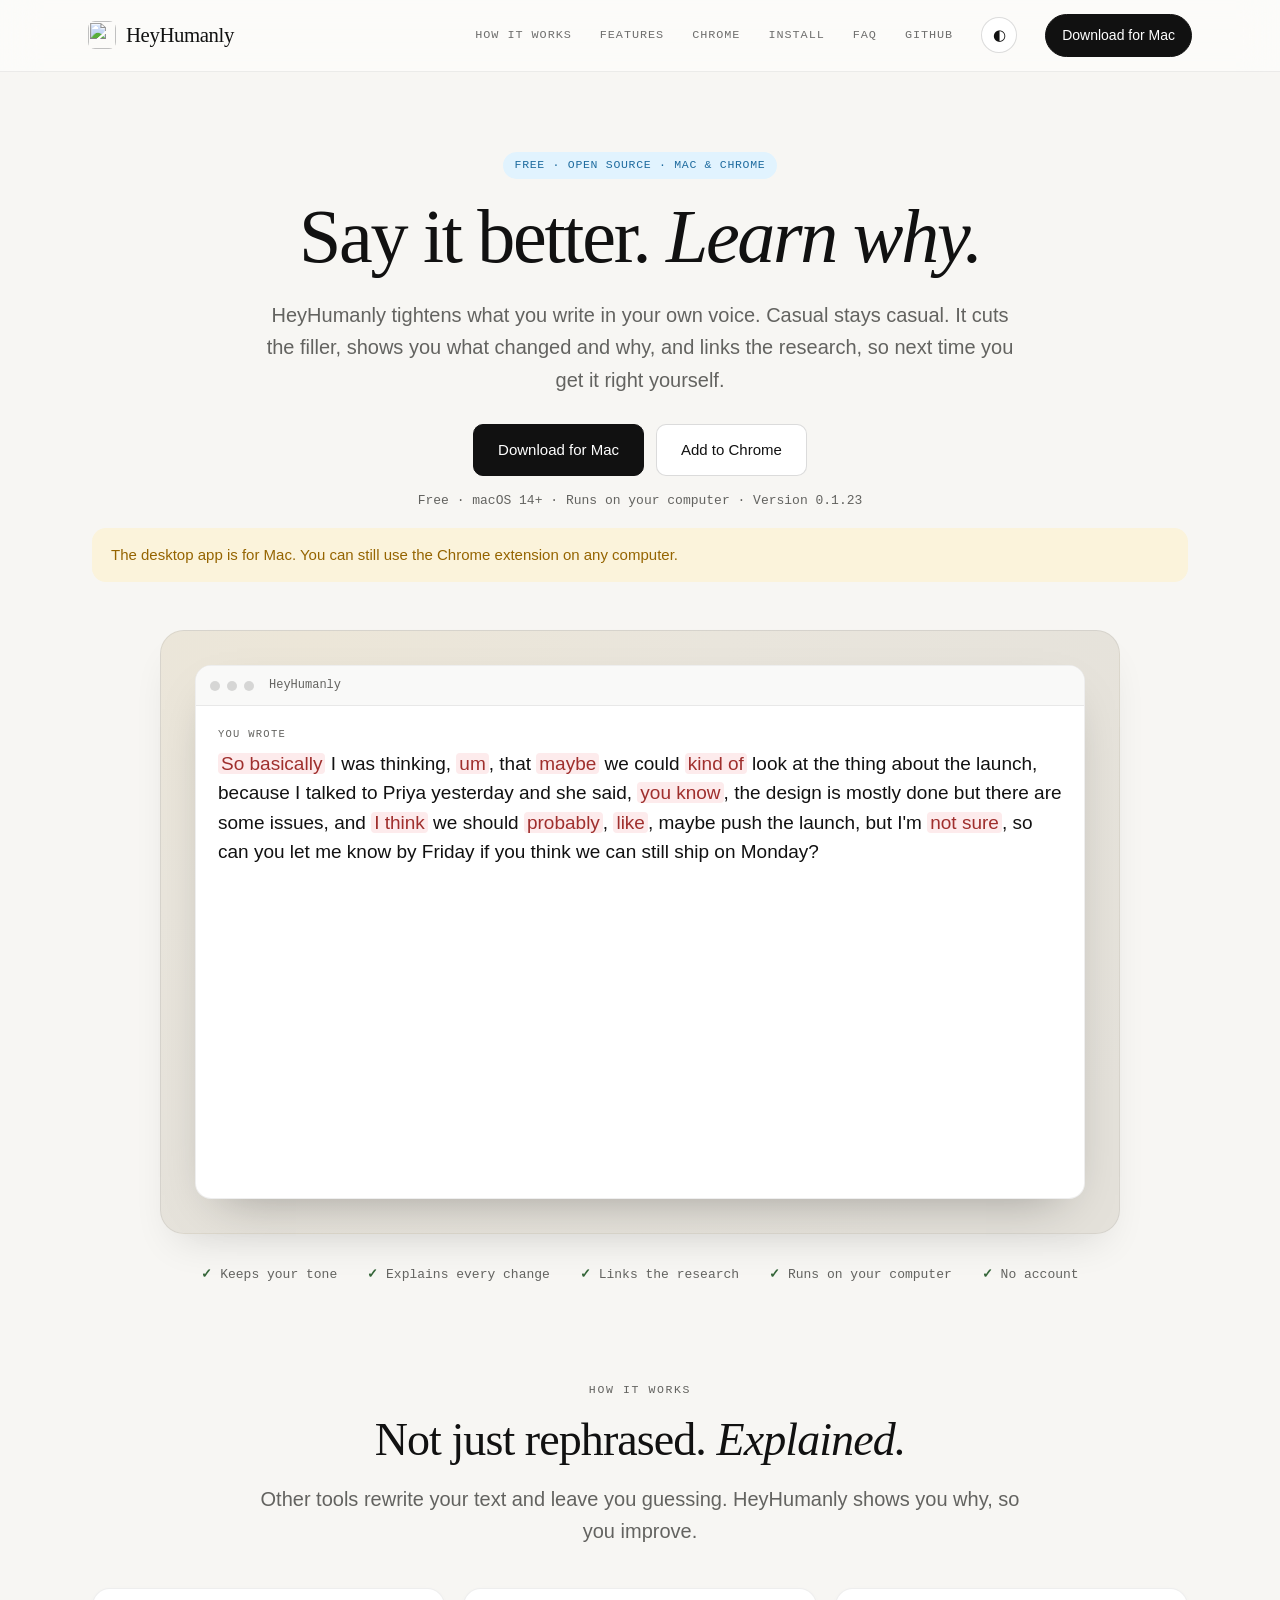
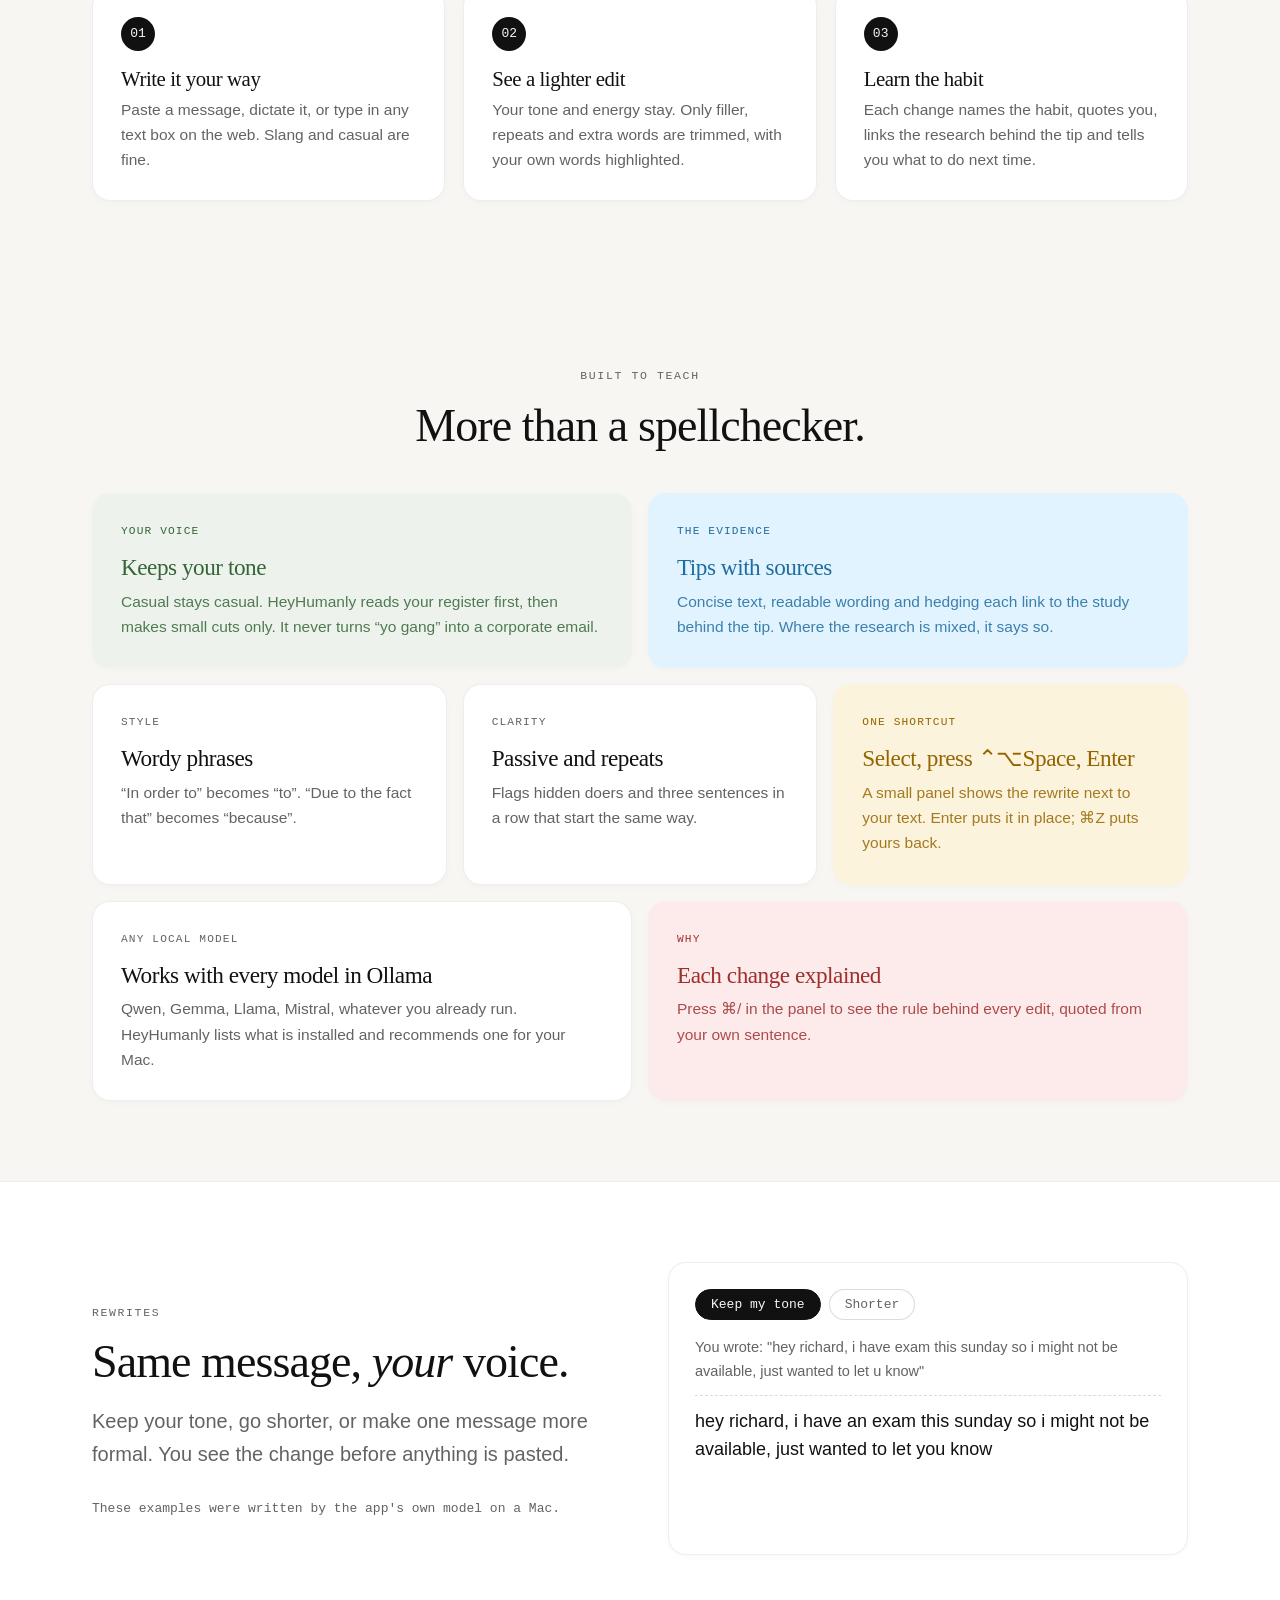
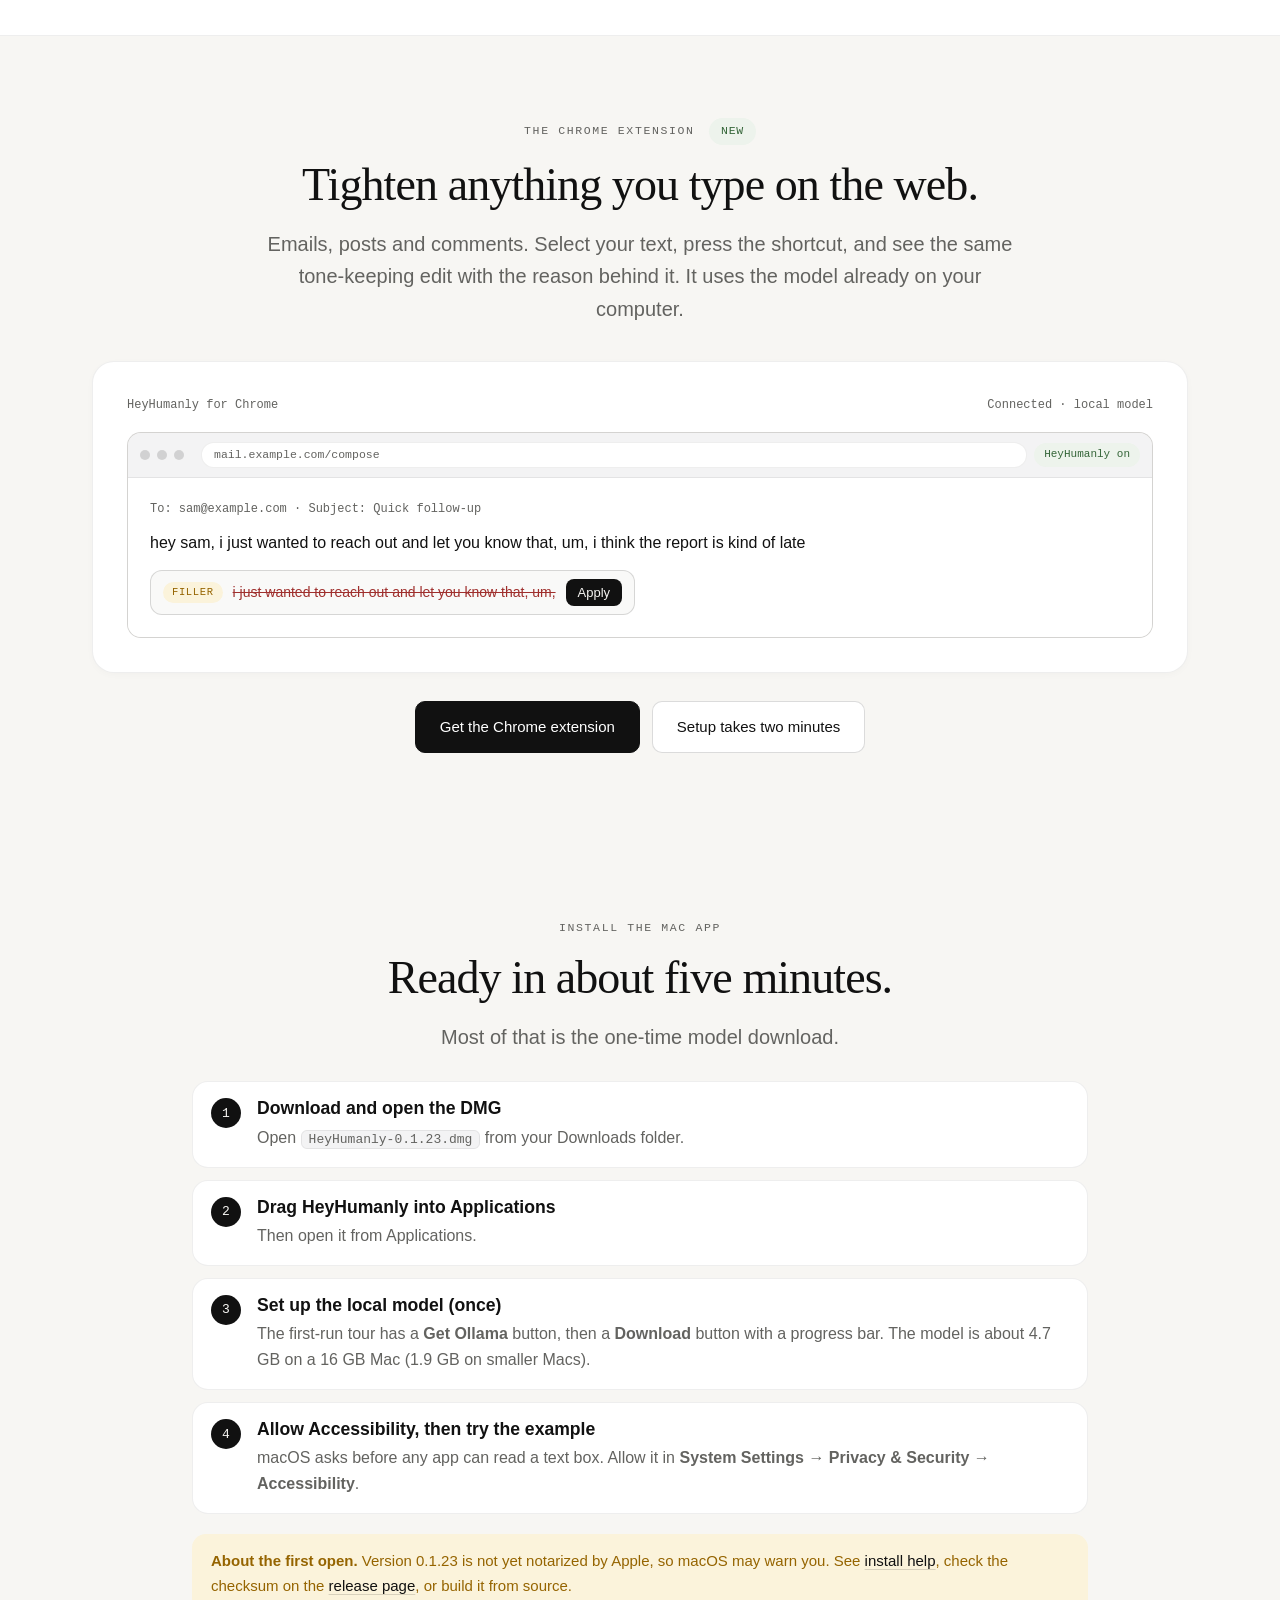
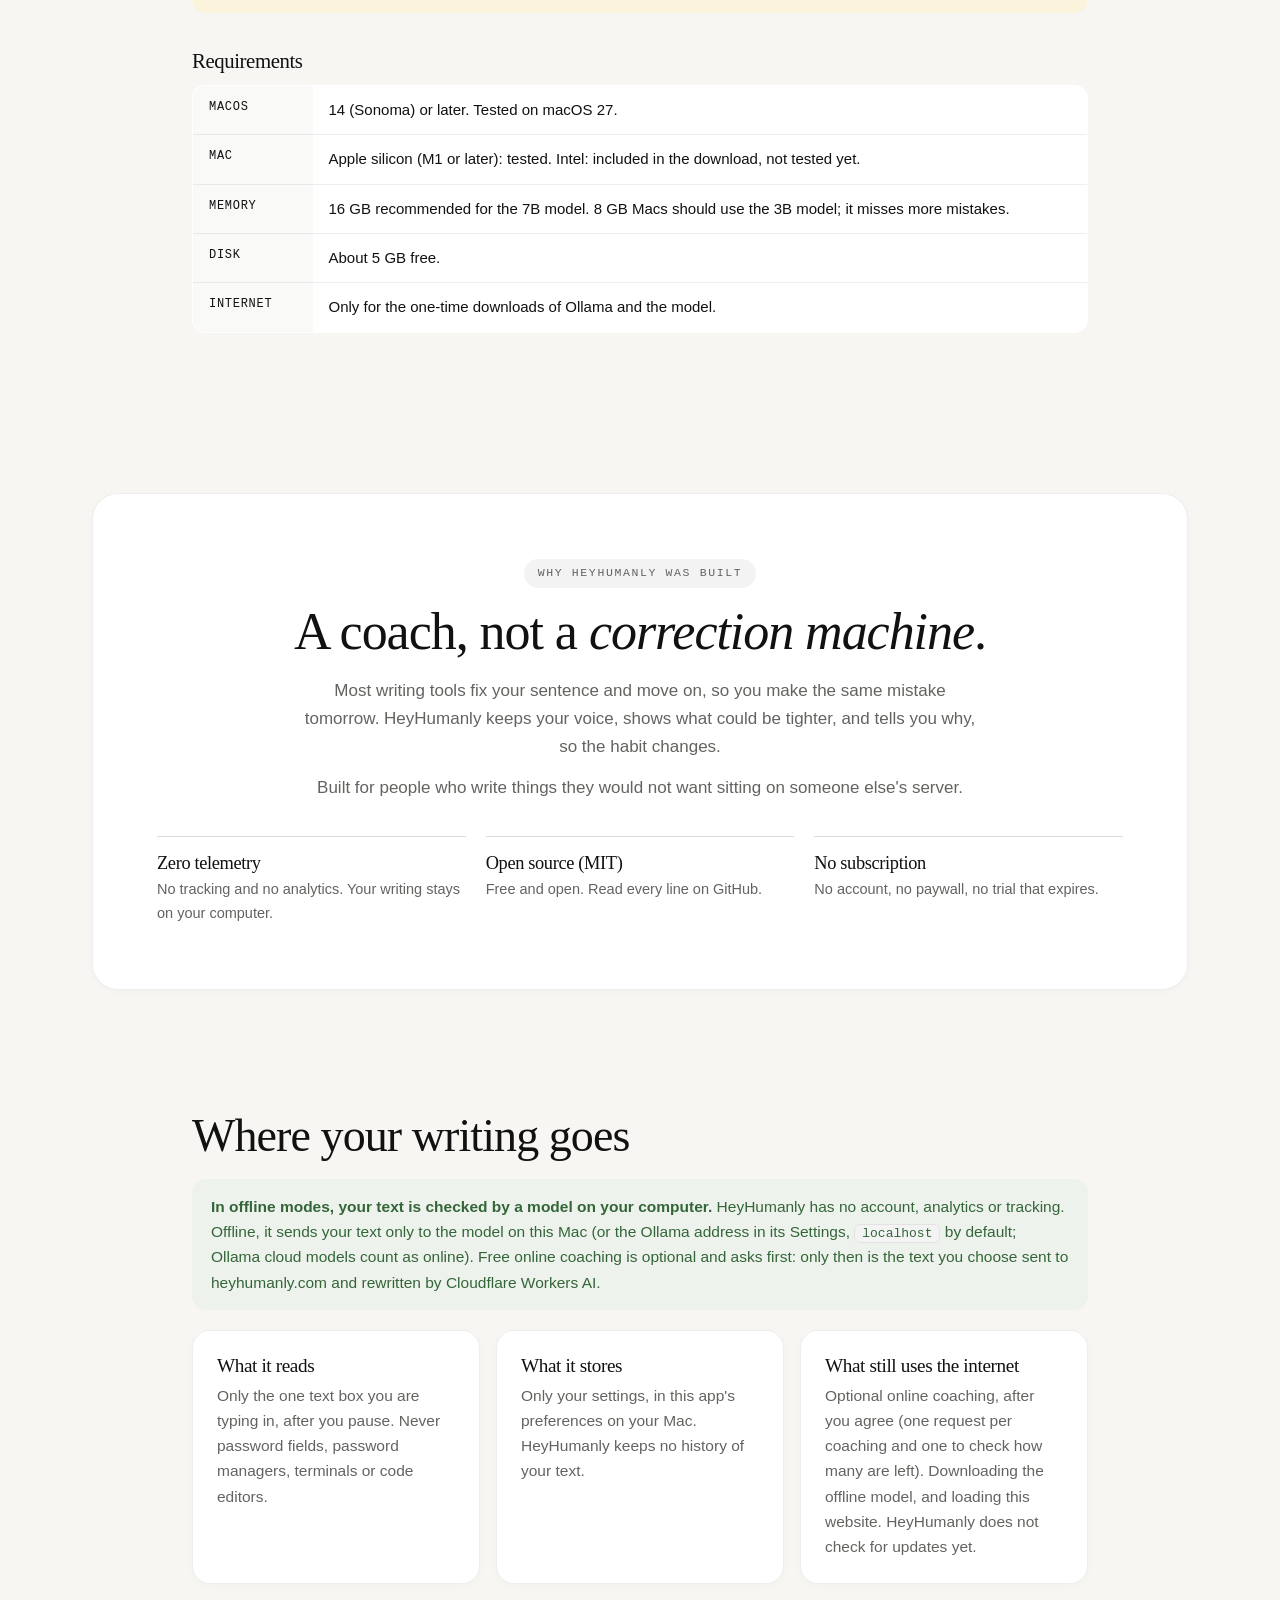
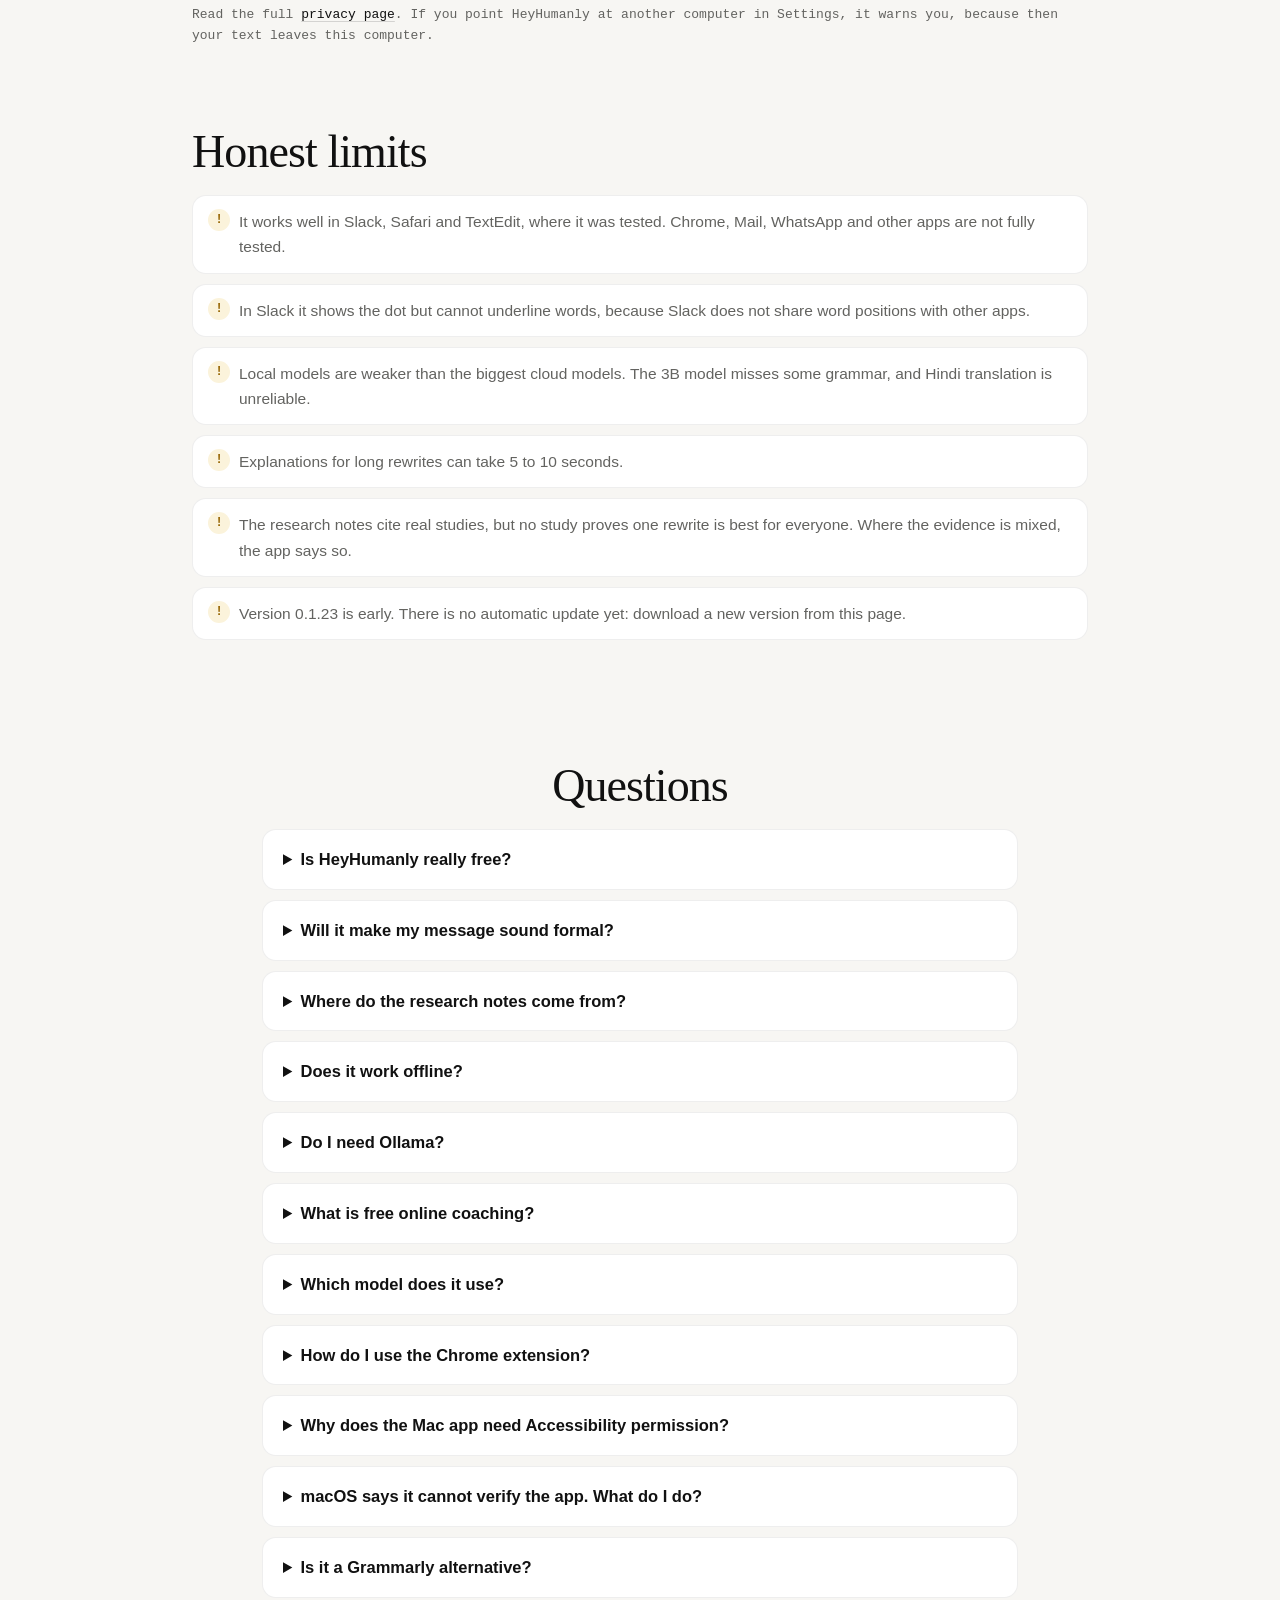
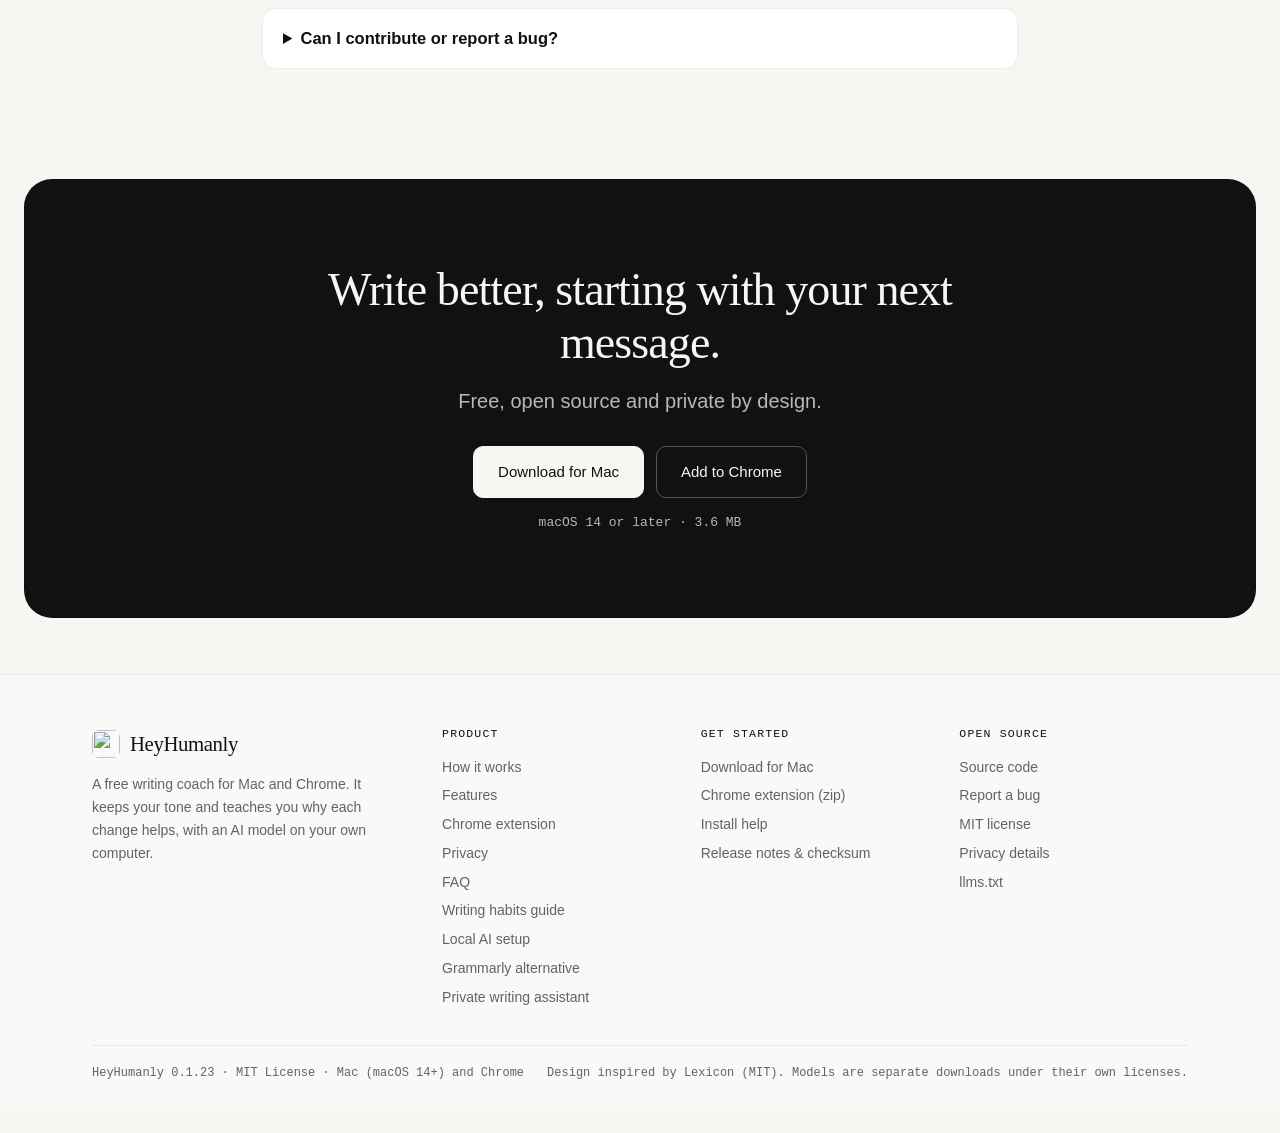
==== commit 24b38994: "Keep size in decimal MB like earlier releases Co-Authored-By: Devin AI <158243242+devin-ai-integrati" ====
--- a/site/index.html
+++ b/site/index.html
@@ -219,7 +219,7 @@
 <li>Local models are weaker than the biggest cloud models. The 3B model misses some grammar, and Hindi translation is unreliable.</li>
 <li>Explanations for long rewrites can take 5 to 10 seconds.</li>
 <li>The research notes cite real studies, but no study proves one rewrite is best for everyone. Where the evidence is mixed, the app says so.</li>
-<li>Version 0.1.23 is early. There is no automatic update yet: download a new version from this page.</li></ul></div></section><section id="faq"><div class="wrap" style="max-width:820px"><h2 class="center">Questions</h2><details><summary>Is HeyHumanly really free?</summary><p>Yes. The app and the Chrome extension are MIT-licensed and free to use. The only costs are your own disk space and the time to download the model. There is no account or subscription.</p></details><details><summary>Will it make my message sound formal?</summary><p>No. HeyHumanly reads your register first. A casual message stays casual, and only filler, repeated words and extra words are trimmed. A "More formal" button exists for the times you want it.</p></details><details><summary>Where do the research notes come from?</summary><p>Each tip links to the study or report behind it, such as Nielsen Norman Group's web-reading research and Oppenheimer's 2006 paper on plain writing. Where evidence is mixed, for example on leading with your point, the app says so.</p></details><details><summary>Does it work offline?</summary><p>Yes, in offline mode: Apple's built-in model on Apple Intelligence Macs, or the offline model HeyHumanly downloads for you (one button, no Terminal). Online coaching is optional and only used after you agree to it.</p></details><details><summary>Do I need Ollama?</summary><p>No. On Macs with Apple Intelligence, HeyHumanly uses Apple's built-in model. On other Macs you can try a few free online coachings each day, then press Enable unlimited offline coaching and HeyHumanly downloads and runs a local model for you. Already use Ollama? HeyHumanly finds it and can use it.</p></details><details><summary>What is free online coaching?</summary><p>Up to 10 coachings a day (resets at midnight UTC), for Macs without Apple's built-in model. Only after you agree, the text you choose is sent to heyhumanly.com and rewritten by Cloudflare Workers AI. HeyHumanly does not store or log it, and Cloudflare says it does not keep or train on it. Offline coaching is unlimited and keeps your writing on your Mac.</p></details><details><summary>Which model does it use?</summary><p>Any model in Ollama. On a Mac with 12 GB of memory or more it recommends Qwen 2.5 7B (Apache-2.0 license, about 4.7 GB). On smaller Macs it recommends Qwen 2.5 3B (about 1.9 GB). You can pick any installed model in Settings.</p></details><details><summary>How do I use the Chrome extension?</summary><p>Install it, allow it to reach Ollama on your computer (one button in the Mac app's Settings, or one Terminal command, explained on the extension page), then select text in any text box and press the shortcut. It shows the edit, the reason and the research, and lets you apply or copy it.</p></details><details><summary>Why does the Mac app need Accessibility permission?</summary><p>macOS only lets an app read a text box in another app if you allow it. HeyHumanly uses it to read the one box you are typing in, and to paste a fix you accepted. Without it, the coach window still works with text you type or paste into it.</p></details><details><summary>macOS says it cannot verify the app. What do I do?</summary><p>That is expected for this early version, which is not notarized by Apple. See the install help page for the steps, and verify the checksum first.</p></details><details><summary>Is it a Grammarly alternative?</summary><p>It does a similar job of marking mistakes, but its main aim is teaching: it keeps your tone, explains the rule, links the research, and runs on a local model instead of a cloud service.</p></details><details><summary>Can I contribute or report a bug?</summary><p>Yes. The code is on <a href='https://github.com/Kifayath-ulla/heyhumanly'>GitHub</a>. Open an issue for bugs. Do not paste private text into public issues.</p></details></div></section><div class="final"><h2>Write better, starting with your next message.</h2><p class="lede">Free, open source and private by design.</p><div class="cta"><a class="btn cream dl" href="https://github.com/Kifayath-ulla/heyhumanly/releases/download/v0.1.23/HeyHumanly-0.1.23.dmg" data-dl>Download for Mac</a><a class="btn cream" style="background:transparent;color:#f7f6f3!important;border-color:#555" href="/extension/">Add to Chrome</a></div><p class="fine" style="color:#b9b8b3">macOS 14 or later · 3.4 MB</p></div></main>
+<li>Version 0.1.23 is early. There is no automatic update yet: download a new version from this page.</li></ul></div></section><section id="faq"><div class="wrap" style="max-width:820px"><h2 class="center">Questions</h2><details><summary>Is HeyHumanly really free?</summary><p>Yes. The app and the Chrome extension are MIT-licensed and free to use. The only costs are your own disk space and the time to download the model. There is no account or subscription.</p></details><details><summary>Will it make my message sound formal?</summary><p>No. HeyHumanly reads your register first. A casual message stays casual, and only filler, repeated words and extra words are trimmed. A "More formal" button exists for the times you want it.</p></details><details><summary>Where do the research notes come from?</summary><p>Each tip links to the study or report behind it, such as Nielsen Norman Group's web-reading research and Oppenheimer's 2006 paper on plain writing. Where evidence is mixed, for example on leading with your point, the app says so.</p></details><details><summary>Does it work offline?</summary><p>Yes, in offline mode: Apple's built-in model on Apple Intelligence Macs, or the offline model HeyHumanly downloads for you (one button, no Terminal). Online coaching is optional and only used after you agree to it.</p></details><details><summary>Do I need Ollama?</summary><p>No. On Macs with Apple Intelligence, HeyHumanly uses Apple's built-in model. On other Macs you can try a few free online coachings each day, then press Enable unlimited offline coaching and HeyHumanly downloads and runs a local model for you. Already use Ollama? HeyHumanly finds it and can use it.</p></details><details><summary>What is free online coaching?</summary><p>Up to 10 coachings a day (resets at midnight UTC), for Macs without Apple's built-in model. Only after you agree, the text you choose is sent to heyhumanly.com and rewritten by Cloudflare Workers AI. HeyHumanly does not store or log it, and Cloudflare says it does not keep or train on it. Offline coaching is unlimited and keeps your writing on your Mac.</p></details><details><summary>Which model does it use?</summary><p>Any model in Ollama. On a Mac with 12 GB of memory or more it recommends Qwen 2.5 7B (Apache-2.0 license, about 4.7 GB). On smaller Macs it recommends Qwen 2.5 3B (about 1.9 GB). You can pick any installed model in Settings.</p></details><details><summary>How do I use the Chrome extension?</summary><p>Install it, allow it to reach Ollama on your computer (one button in the Mac app's Settings, or one Terminal command, explained on the extension page), then select text in any text box and press the shortcut. It shows the edit, the reason and the research, and lets you apply or copy it.</p></details><details><summary>Why does the Mac app need Accessibility permission?</summary><p>macOS only lets an app read a text box in another app if you allow it. HeyHumanly uses it to read the one box you are typing in, and to paste a fix you accepted. Without it, the coach window still works with text you type or paste into it.</p></details><details><summary>macOS says it cannot verify the app. What do I do?</summary><p>That is expected for this early version, which is not notarized by Apple. See the install help page for the steps, and verify the checksum first.</p></details><details><summary>Is it a Grammarly alternative?</summary><p>It does a similar job of marking mistakes, but its main aim is teaching: it keeps your tone, explains the rule, links the research, and runs on a local model instead of a cloud service.</p></details><details><summary>Can I contribute or report a bug?</summary><p>Yes. The code is on <a href='https://github.com/Kifayath-ulla/heyhumanly'>GitHub</a>. Open an issue for bugs. Do not paste private text into public issues.</p></details></div></section><div class="final"><h2>Write better, starting with your next message.</h2><p class="lede">Free, open source and private by design.</p><div class="cta"><a class="btn cream dl" href="https://github.com/Kifayath-ulla/heyhumanly/releases/download/v0.1.23/HeyHumanly-0.1.23.dmg" data-dl>Download for Mac</a><a class="btn cream" style="background:transparent;color:#f7f6f3!important;border-color:#555" href="/extension/">Add to Chrome</a></div><p class="fine" style="color:#b9b8b3">macOS 14 or later · 3.6 MB</p></div></main>
 <footer><div class="wrap"><div class="fgrid"><div><a class="brand" href="/"><img src="/favicon.png" alt="" width="28" height="28">HeyHumanly</a><p style="margin:12px 0 0;max-width:22em">A free writing coach for Mac and Chrome. It keeps your tone and teaches you why each change helps, with an AI model on your own computer.</p></div>
 <div><h4>Product</h4><a href="/#how">How it works</a><a href="/#features">Features</a><a href="/extension/">Chrome extension</a><a href="/#privacy">Privacy</a><a href="/#faq">FAQ</a><a href="/writing-habits/">Writing habits guide</a><a href="/local-ai-writing-coach-mac/">Local AI setup</a><a href="/grammarly-alternative/">Grammarly alternative</a><a href="/private-writing-assistant/">Private writing assistant</a></div>
 <div><h4>Get started</h4><a href="https://github.com/Kifayath-ulla/heyhumanly/releases/download/v0.1.23/HeyHumanly-0.1.23.dmg" data-dl>Download for Mac</a><a href="https://github.com/Kifayath-ulla/heyhumanly/releases/download/v0.1.23/HeyHumanly-Chrome-0.1.23.zip">Chrome extension (zip)</a><a href="/install/">Install help</a><a href="https://github.com/Kifayath-ulla/heyhumanly/releases/tag/v0.1.23">Release notes &amp; checksum</a></div>
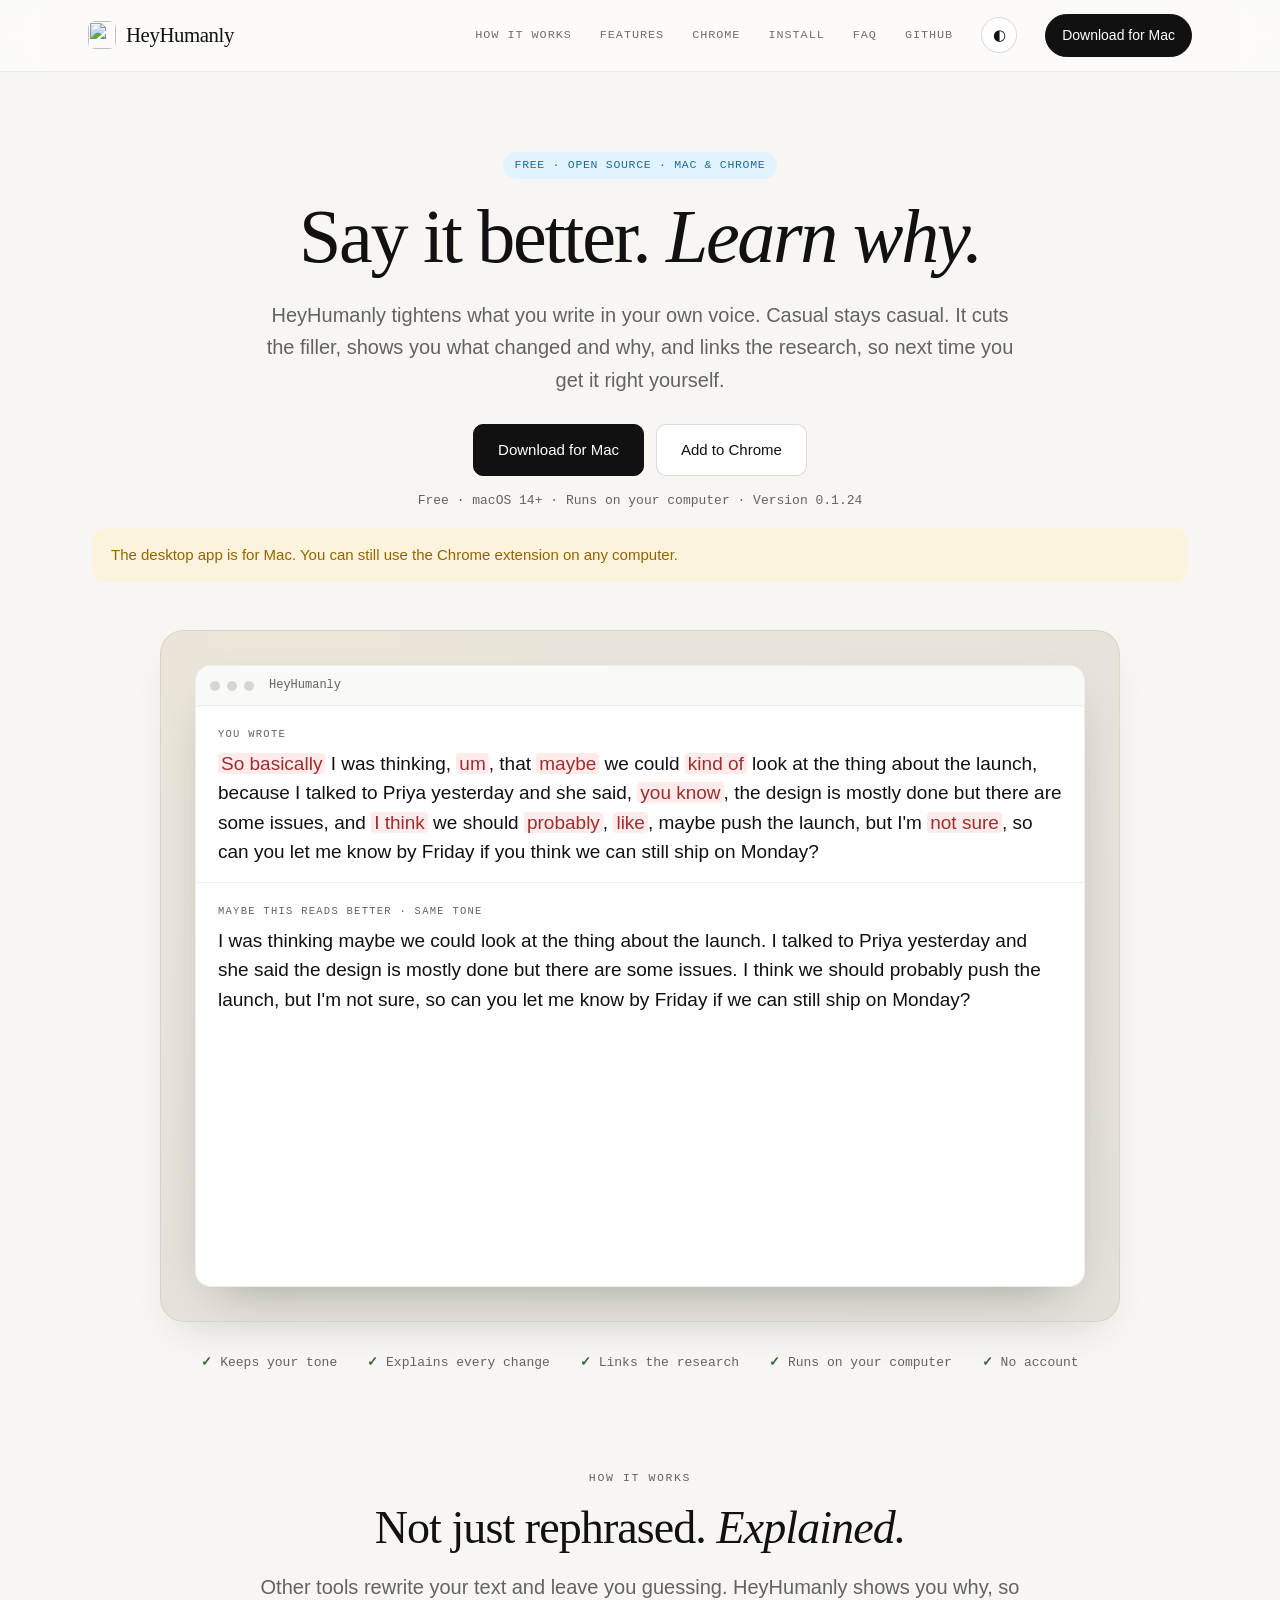
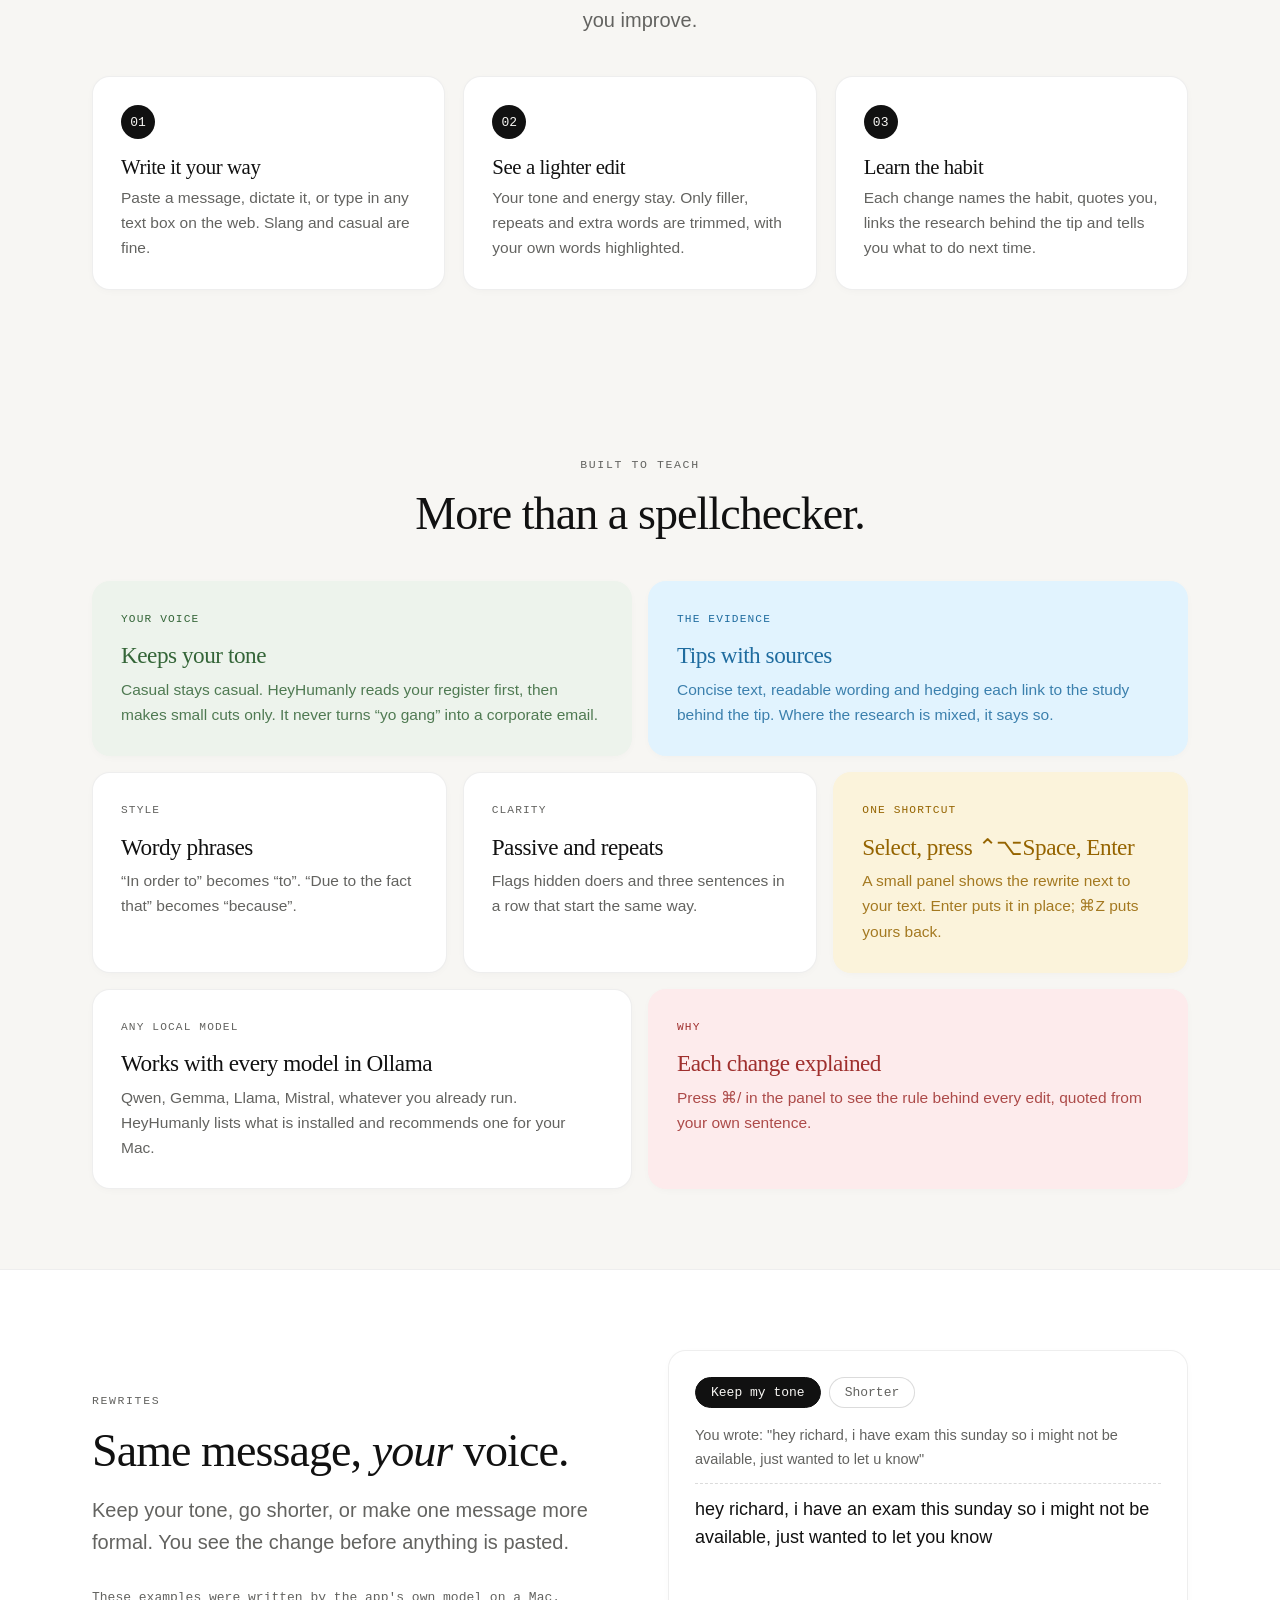
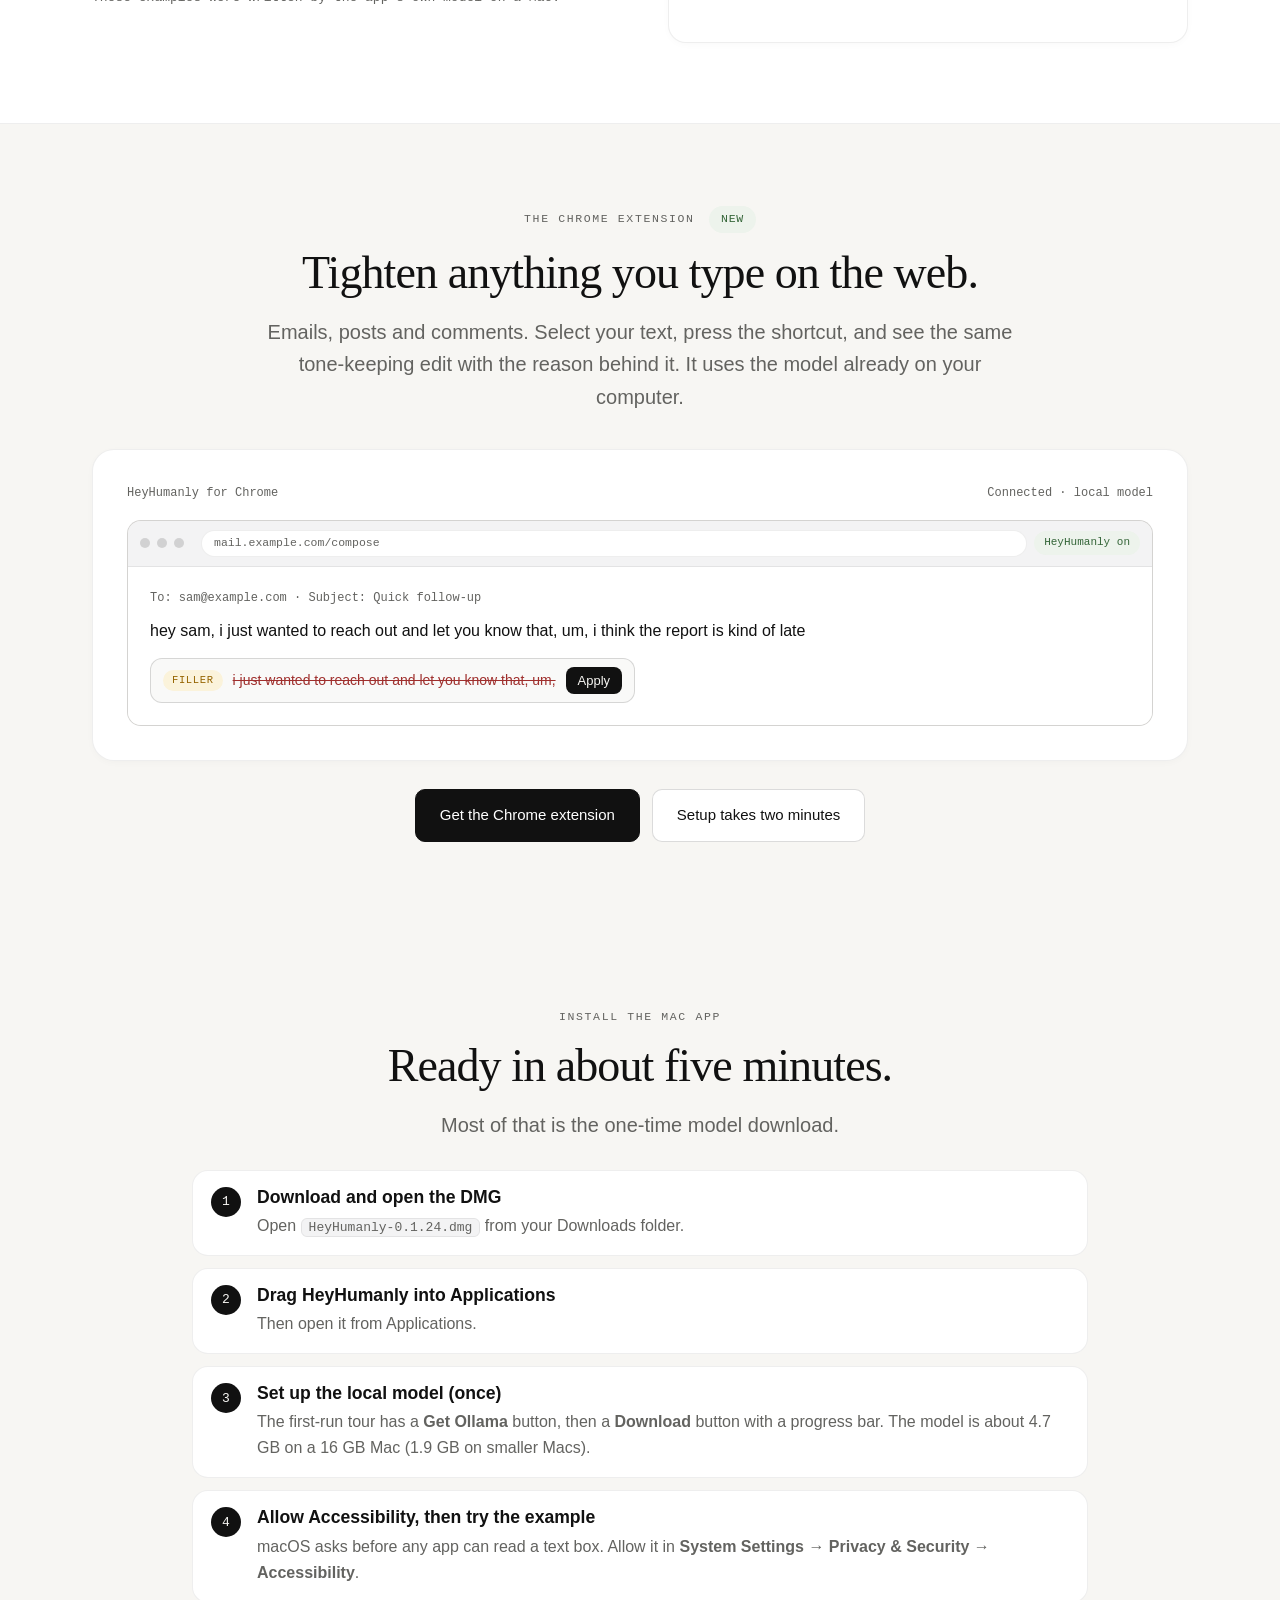
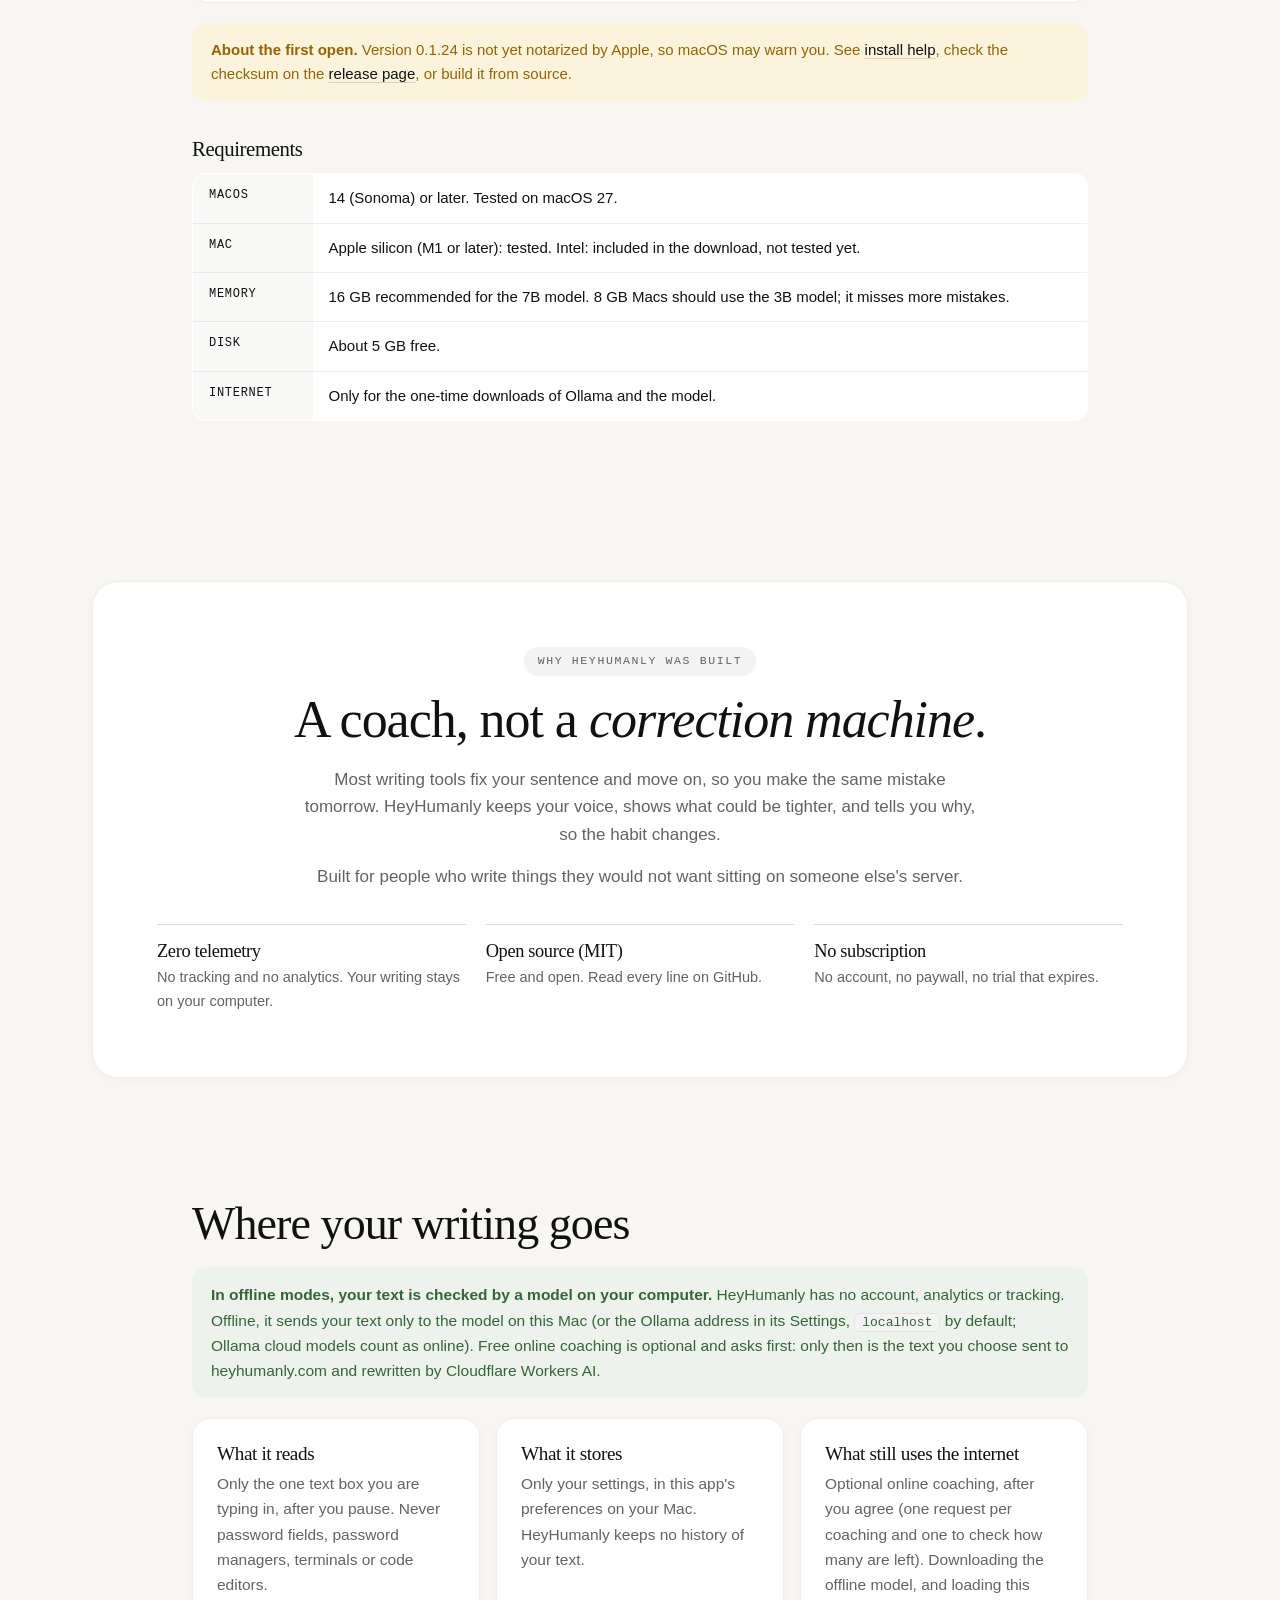
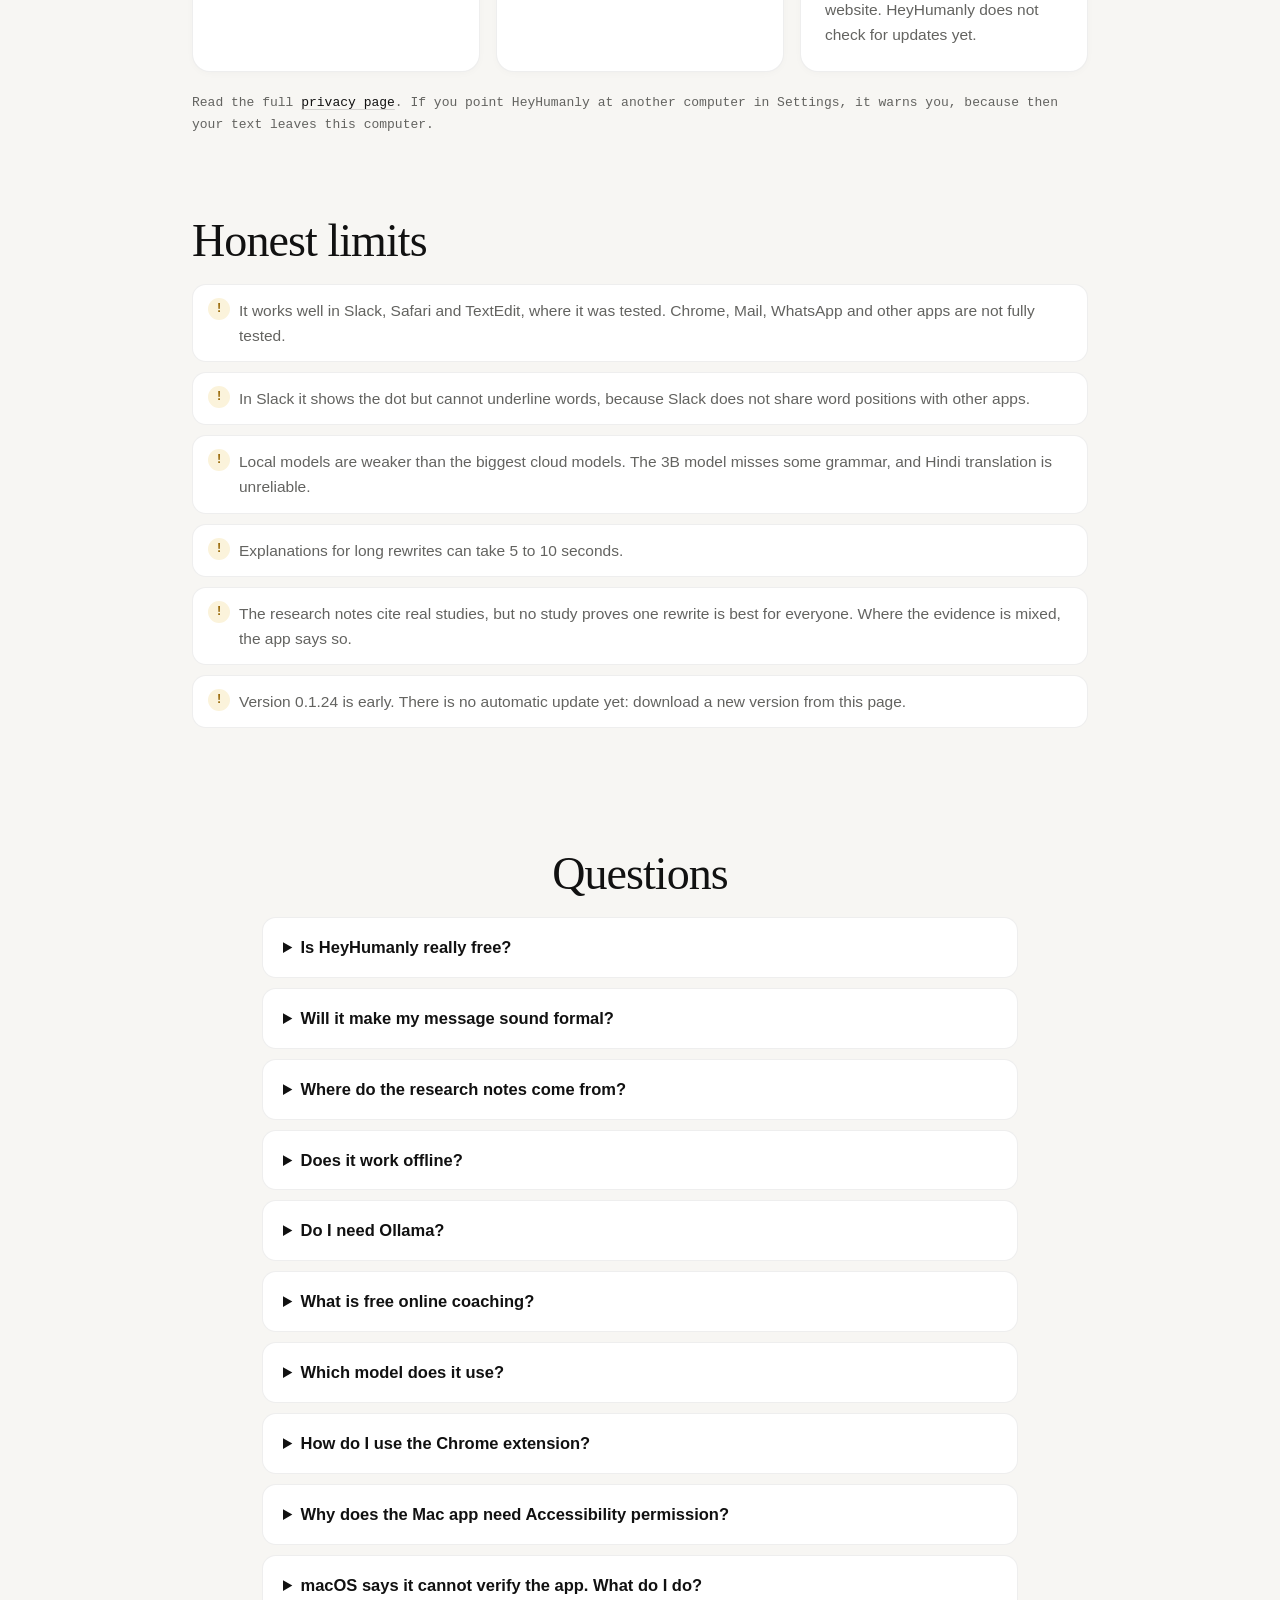
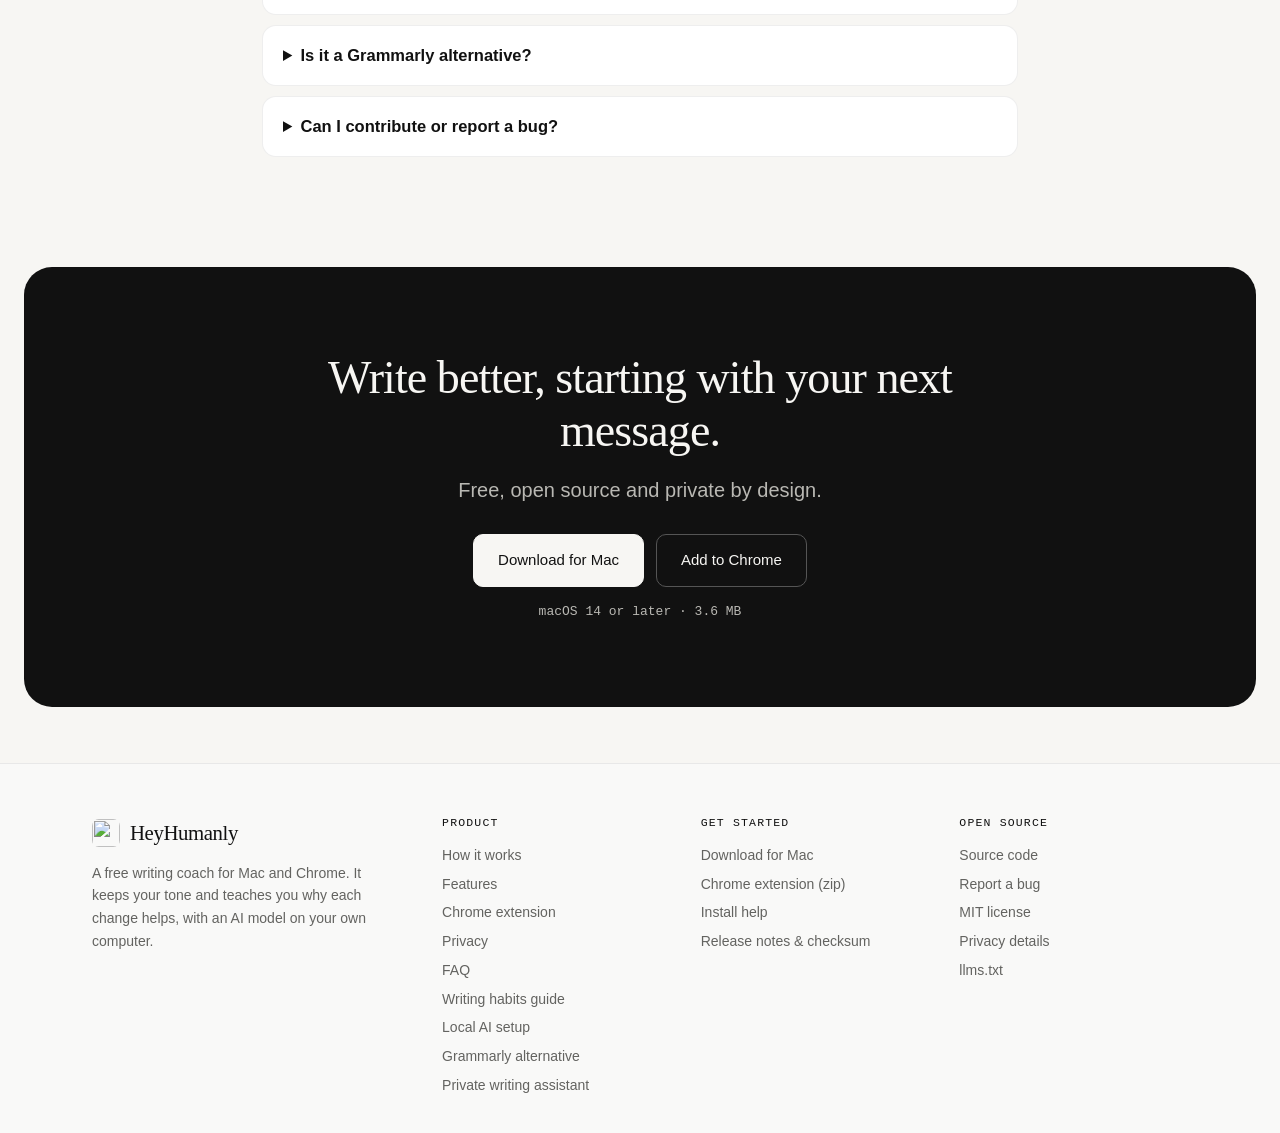
==== commit 949fc15f: "Prepare v0.1.24: replies that swap the speaker or thank the writer fall back to the safe fixes Co-Au" ====
--- a/site/index.html
+++ b/site/index.html
@@ -122,15 +122,15 @@
 .show-xs{display:none}
 @media(max-width:480px){.nav{padding:0 16px}nav.links{gap:12px}.brand{font-size:1.15rem}.hide-xs{display:none}.show-xs{display:inline}}
 @media(prefers-reduced-motion:reduce){*{transition:none!important}}
-</style><script type="application/ld+json">{"@context": "https://schema.org", "@graph": [{"@type": "WebSite", "@id": "https://heyhumanly.com/#website", "url": "https://heyhumanly.com/", "name": "HeyHumanly", "alternateName": ["Hey Humanly", "heyhumanly.com"]}, {"@type": "SoftwareApplication", "@id": "https://heyhumanly.com/#app", "name": "HeyHumanly", "alternateName": ["Hey Humanly", "HeyHumanly Mac"], "operatingSystem": "macOS 14 or later, Chrome", "applicationCategory": "EducationalApplication", "softwareVersion": "0.1.23", "downloadUrl": "https://github.com/Kifayath-ulla/heyhumanly/releases/download/v0.1.23/HeyHumanly-0.1.23.dmg", "license": "https://opensource.org/license/mit", "offers": {"@type": "Offer", "price": "0", "priceCurrency": "USD"}, "url": "https://heyhumanly.com/", "sameAs": ["https://github.com/Kifayath-ulla/heyhumanly"], "description": "Free, open-source writing coach for Mac and Chrome that keeps your tone, trims filler and extra words, and explains the habit behind each change with research, using a local AI model.", "author": {"@type": "Person", "name": "Kifayath", "sameAs": "https://github.com/Kifayath-ulla"}, "contributor": [{"@type": "Thing", "name": "Claude", "description": "AI Contributor"}, {"@type": "Thing", "name": "OpenBot", "description": "AI Contributor"}]}, {"@type": "Organization", "@id": "https://heyhumanly.com/#org", "name": "HeyHumanly", "url": "https://heyhumanly.com", "logo": "https://heyhumanly.com/apple-touch-icon.png", "sameAs": ["https://github.com/Kifayath-ulla/heyhumanly"]}, {"@type": "FAQPage", "mainEntity": [{"@type": "Question", "name": "Is HeyHumanly really free?", "acceptedAnswer": {"@type": "Answer", "text": "Yes. The app and the Chrome extension are MIT-licensed and free to use. The only costs are your own disk space and the time to download the model. There is no account or subscription."}}, {"@type": "Question", "name": "Will it make my message sound formal?", "acceptedAnswer": {"@type": "Answer", "text": "No. HeyHumanly reads your register first. A casual message stays casual, and only filler, repeated words and extra words are trimmed. A \"More formal\" button exists for the times you want it."}}, {"@type": "Question", "name": "Where do the research notes come from?", "acceptedAnswer": {"@type": "Answer", "text": "Each tip links to the study or report behind it, such as Nielsen Norman Group's web-reading research and Oppenheimer's 2006 paper on plain writing. Where evidence is mixed, for example on leading with your point, the app says so."}}, {"@type": "Question", "name": "Does it work offline?", "acceptedAnswer": {"@type": "Answer", "text": "Yes, in offline mode: Apple's built-in model on Apple Intelligence Macs, or the offline model HeyHumanly downloads for you (one button, no Terminal). Online coaching is optional and only used after you agree to it."}}, {"@type": "Question", "name": "Do I need Ollama?", "acceptedAnswer": {"@type": "Answer", "text": "No. On Macs with Apple Intelligence, HeyHumanly uses Apple's built-in model. On other Macs you can try a few free online coachings each day, then press Enable unlimited offline coaching and HeyHumanly downloads and runs a local model for you. Already use Ollama? HeyHumanly finds it and can use it."}}, {"@type": "Question", "name": "What is free online coaching?", "acceptedAnswer": {"@type": "Answer", "text": "Up to 10 coachings a day (resets at midnight UTC), for Macs without Apple's built-in model. Only after you agree, the text you choose is sent to heyhumanly.com and rewritten by Cloudflare Workers AI. HeyHumanly does not store or log it, and Cloudflare says it does not keep or train on it. Offline coaching is unlimited and keeps your writing on your Mac."}}, {"@type": "Question", "name": "Which model does it use?", "acceptedAnswer": {"@type": "Answer", "text": "Any model in Ollama. On a Mac with 12 GB of memory or more it recommends Qwen 2.5 7B (Apache-2.0 license, about 4.7 GB). On smaller Macs it recommends Qwen 2.5 3B (about 1.9 GB). You can pick any installed model in Settings."}}, {"@type": "Question", "name": "How do I use the Chrome extension?", "acceptedAnswer": {"@type": "Answer", "text": "Install it, allow it to reach Ollama on your computer (one button in the Mac app's Settings, or one Terminal command, explained on the extension page), then select text in any text box and press the shortcut. It shows the edit, the reason and the research, and lets you apply or copy it."}}, {"@type": "Question", "name": "Why does the Mac app need Accessibility permission?", "acceptedAnswer": {"@type": "Answer", "text": "macOS only lets an app read a text box in another app if you allow it. HeyHumanly uses it to read the one box you are typing in, and to paste a fix you accepted. Without it, the coach window still works with text you type or paste into it."}}, {"@type": "Question", "name": "macOS says it cannot verify the app. What do I do?", "acceptedAnswer": {"@type": "Answer", "text": "That is expected for this early version, which is not notarized by Apple. See the install help page for the steps, and verify the checksum first."}}, {"@type": "Question", "name": "Is it a Grammarly alternative?", "acceptedAnswer": {"@type": "Answer", "text": "It does a similar job of marking mistakes, but its main aim is teaching: it keeps your tone, explains the rule, links the research, and runs on a local model instead of a cloud service."}}, {"@type": "Question", "name": "Can I contribute or report a bug?", "acceptedAnswer": {"@type": "Answer", "text": "Yes. The code is on GitHub. Open an issue for bugs. Do not paste private text into public issues."}}]}]}</script></head><body><a class="skip" href="#main">Skip to content</a>
+</style><script type="application/ld+json">{"@context": "https://schema.org", "@graph": [{"@type": "WebSite", "@id": "https://heyhumanly.com/#website", "url": "https://heyhumanly.com/", "name": "HeyHumanly", "alternateName": ["Hey Humanly", "heyhumanly.com"]}, {"@type": "SoftwareApplication", "@id": "https://heyhumanly.com/#app", "name": "HeyHumanly", "alternateName": ["Hey Humanly", "HeyHumanly Mac"], "operatingSystem": "macOS 14 or later, Chrome", "applicationCategory": "EducationalApplication", "softwareVersion": "0.1.24", "downloadUrl": "https://github.com/Kifayath-ulla/heyhumanly/releases/download/v0.1.24/HeyHumanly-0.1.24.dmg", "license": "https://opensource.org/license/mit", "offers": {"@type": "Offer", "price": "0", "priceCurrency": "USD"}, "url": "https://heyhumanly.com/", "sameAs": ["https://github.com/Kifayath-ulla/heyhumanly"], "description": "Free, open-source writing coach for Mac and Chrome that keeps your tone, trims filler and extra words, and explains the habit behind each change with research, using a local AI model.", "author": {"@type": "Person", "name": "Kifayath", "sameAs": "https://github.com/Kifayath-ulla"}, "contributor": [{"@type": "Thing", "name": "Claude", "description": "AI Contributor"}, {"@type": "Thing", "name": "OpenBot", "description": "AI Contributor"}]}, {"@type": "Organization", "@id": "https://heyhumanly.com/#org", "name": "HeyHumanly", "url": "https://heyhumanly.com", "logo": "https://heyhumanly.com/apple-touch-icon.png", "sameAs": ["https://github.com/Kifayath-ulla/heyhumanly"]}, {"@type": "FAQPage", "mainEntity": [{"@type": "Question", "name": "Is HeyHumanly really free?", "acceptedAnswer": {"@type": "Answer", "text": "Yes. The app and the Chrome extension are MIT-licensed and free to use. The only costs are your own disk space and the time to download the model. There is no account or subscription."}}, {"@type": "Question", "name": "Will it make my message sound formal?", "acceptedAnswer": {"@type": "Answer", "text": "No. HeyHumanly reads your register first. A casual message stays casual, and only filler, repeated words and extra words are trimmed. A \"More formal\" button exists for the times you want it."}}, {"@type": "Question", "name": "Where do the research notes come from?", "acceptedAnswer": {"@type": "Answer", "text": "Each tip links to the study or report behind it, such as Nielsen Norman Group's web-reading research and Oppenheimer's 2006 paper on plain writing. Where evidence is mixed, for example on leading with your point, the app says so."}}, {"@type": "Question", "name": "Does it work offline?", "acceptedAnswer": {"@type": "Answer", "text": "Yes, in offline mode: Apple's built-in model on Apple Intelligence Macs, or the offline model HeyHumanly downloads for you (one button, no Terminal). Online coaching is optional and only used after you agree to it."}}, {"@type": "Question", "name": "Do I need Ollama?", "acceptedAnswer": {"@type": "Answer", "text": "No. On Macs with Apple Intelligence, HeyHumanly uses Apple's built-in model. On other Macs you can try a few free online coachings each day, then press Enable unlimited offline coaching and HeyHumanly downloads and runs a local model for you. Already use Ollama? HeyHumanly finds it and can use it."}}, {"@type": "Question", "name": "What is free online coaching?", "acceptedAnswer": {"@type": "Answer", "text": "Up to 10 coachings a day (resets at midnight UTC), for Macs without Apple's built-in model. Only after you agree, the text you choose is sent to heyhumanly.com and rewritten by Cloudflare Workers AI. HeyHumanly does not store or log it, and Cloudflare says it does not keep or train on it. Offline coaching is unlimited and keeps your writing on your Mac."}}, {"@type": "Question", "name": "Which model does it use?", "acceptedAnswer": {"@type": "Answer", "text": "Any model in Ollama. On a Mac with 12 GB of memory or more it recommends Qwen 2.5 7B (Apache-2.0 license, about 4.7 GB). On smaller Macs it recommends Qwen 2.5 3B (about 1.9 GB). You can pick any installed model in Settings."}}, {"@type": "Question", "name": "How do I use the Chrome extension?", "acceptedAnswer": {"@type": "Answer", "text": "Install it, allow it to reach Ollama on your computer (one button in the Mac app's Settings, or one Terminal command, explained on the extension page), then select text in any text box and press the shortcut. It shows the edit, the reason and the research, and lets you apply or copy it."}}, {"@type": "Question", "name": "Why does the Mac app need Accessibility permission?", "acceptedAnswer": {"@type": "Answer", "text": "macOS only lets an app read a text box in another app if you allow it. HeyHumanly uses it to read the one box you are typing in, and to paste a fix you accepted. Without it, the coach window still works with text you type or paste into it."}}, {"@type": "Question", "name": "macOS says it cannot verify the app. What do I do?", "acceptedAnswer": {"@type": "Answer", "text": "That is expected for this early version, which is not notarized by Apple. See the install help page for the steps, and verify the checksum first."}}, {"@type": "Question", "name": "Is it a Grammarly alternative?", "acceptedAnswer": {"@type": "Answer", "text": "It does a similar job of marking mistakes, but its main aim is teaching: it keeps your tone, explains the rule, links the research, and runs on a local model instead of a cloud service."}}, {"@type": "Question", "name": "Can I contribute or report a bug?", "acceptedAnswer": {"@type": "Answer", "text": "Yes. The code is on GitHub. Open an issue for bugs. Do not paste private text into public issues."}}]}]}</script></head><body><a class="skip" href="#main">Skip to content</a>
 <header class="top" id="top"><div class="nav"><a class="brand" href="/"><img src="/favicon.png" alt="" width="28" height="28">HeyHumanly</a>
-<nav class="links" aria-label="Main"><a class="hide-s" href="/#how">How it works</a><a class="hide-s" href="/#features">Features</a><a class="hide-s" href="/extension/">Chrome</a><a class="hide-s" href="/install/">Install</a><a class="hide-s" href="/#faq">FAQ</a><a class="hide-s" href="https://github.com/Kifayath-ulla/heyhumanly">GitHub</a><button class="tg" id="tg" type="button" aria-label="Switch between light and dark theme">◐</button><a class="btn sm dl" href="https://github.com/Kifayath-ulla/heyhumanly/releases/download/v0.1.23/HeyHumanly-0.1.23.dmg" data-dl><span class="hide-xs">Download for Mac</span><span class="show-xs">Download</span></a></nav></div></header>
+<nav class="links" aria-label="Main"><a class="hide-s" href="/#how">How it works</a><a class="hide-s" href="/#features">Features</a><a class="hide-s" href="/extension/">Chrome</a><a class="hide-s" href="/install/">Install</a><a class="hide-s" href="/#faq">FAQ</a><a class="hide-s" href="https://github.com/Kifayath-ulla/heyhumanly">GitHub</a><button class="tg" id="tg" type="button" aria-label="Switch between light and dark theme">◐</button><a class="btn sm dl" href="https://github.com/Kifayath-ulla/heyhumanly/releases/download/v0.1.24/HeyHumanly-0.1.24.dmg" data-dl><span class="hide-xs">Download for Mac</span><span class="show-xs">Download</span></a></nav></div></header>
 <main id="main">
 <div class="wrap hero"><span class="badge">Free · Open source · Mac &amp; Chrome</span><div style="height:18px"></div>
 <h1>Say it better. <em>Learn why.</em></h1>
 <p class="lede">HeyHumanly tightens what you write in your own voice. Casual stays casual. It cuts the filler, shows you what changed and why, and links the research, so next time you get it right yourself.</p>
-<div class="cta"><a class="btn dl" href="https://github.com/Kifayath-ulla/heyhumanly/releases/download/v0.1.23/HeyHumanly-0.1.23.dmg" data-dl>Download for Mac</a><a class="btn ghost" href="/extension/">Add to Chrome</a></div>
-<p class="fine">Free · macOS 14+ · Runs on your computer · Version 0.1.23</p>
+<div class="cta"><a class="btn dl" href="https://github.com/Kifayath-ulla/heyhumanly/releases/download/v0.1.24/HeyHumanly-0.1.24.dmg" data-dl>Download for Mac</a><a class="btn ghost" href="/extension/">Add to Chrome</a></div>
+<p class="fine">Free · macOS 14+ · Runs on your computer · Version 0.1.24</p>
 <p class="note" id="notmac" role="note">The desktop app is for Mac. You can still use the Chrome extension on any computer.</p>
 <div class="stage" aria-label="Animated example of HeyHumanly tightening a rambling message and explaining why"><div class="win"><div class="top"><i></i><i></i><i></i><span>HeyHumanly</span></div>
 <div class="body"><div class="lab">You wrote</div><div id="demo-text" aria-live="polite"></div></div>
@@ -190,11 +190,11 @@
 <section id="setup"><div class="wrap center"><span class="eyebrow">Install the Mac app</span><h2>Ready in about five minutes.</h2>
 <p class="lede">Most of that is the one-time model download.</p>
 <ol class="steps">
-<li><h3>Download and open the DMG</h3><p>Open <code>HeyHumanly-0.1.23.dmg</code> from your Downloads folder.</p></li>
+<li><h3>Download and open the DMG</h3><p>Open <code>HeyHumanly-0.1.24.dmg</code> from your Downloads folder.</p></li>
 <li><h3>Drag HeyHumanly into Applications</h3><p>Then open it from Applications.</p></li>
 <li><h3>Set up the local model (once)</h3><p>The first-run tour has a <b>Get Ollama</b> button, then a <b>Download</b> button with a progress bar. The model is about 4.7 GB on a 16 GB Mac (1.9 GB on smaller Macs).</p></li>
 <li><h3>Allow Accessibility, then try the example</h3><p>macOS asks before any app can read a text box. Allow it in <b>System Settings → Privacy &amp; Security → Accessibility</b>.</p></li></ol>
-<p class="note" style="margin-top:20px"><b>About the first open.</b> Version 0.1.23 is not yet notarized by Apple, so macOS may warn you. See <a href="/install/#gatekeeper">install help</a>, check the checksum on the <a href="https://github.com/Kifayath-ulla/heyhumanly/releases/tag/v0.1.23">release page</a>, or build it from source.</p>
+<p class="note" style="margin-top:20px"><b>About the first open.</b> Version 0.1.24 is not yet notarized by Apple, so macOS may warn you. See <a href="/install/#gatekeeper">install help</a>, check the checksum on the <a href="https://github.com/Kifayath-ulla/heyhumanly/releases/tag/v0.1.24">release page</a>, or build it from source.</p>
 <h3 style="margin:36px 0 12px;text-align:left">Requirements</h3>
 <table><tr><th>macOS</th><td>14 (Sonoma) or later. Tested on macOS 27.</td></tr>
 <tr><th>Mac</th><td>Apple silicon (M1 or later): tested. Intel: included in the download, not tested yet.</td></tr>
@@ -219,12 +219,12 @@
 <li>Local models are weaker than the biggest cloud models. The 3B model misses some grammar, and Hindi translation is unreliable.</li>
 <li>Explanations for long rewrites can take 5 to 10 seconds.</li>
 <li>The research notes cite real studies, but no study proves one rewrite is best for everyone. Where the evidence is mixed, the app says so.</li>
-<li>Version 0.1.23 is early. There is no automatic update yet: download a new version from this page.</li></ul></div></section><section id="faq"><div class="wrap" style="max-width:820px"><h2 class="center">Questions</h2><details><summary>Is HeyHumanly really free?</summary><p>Yes. The app and the Chrome extension are MIT-licensed and free to use. The only costs are your own disk space and the time to download the model. There is no account or subscription.</p></details><details><summary>Will it make my message sound formal?</summary><p>No. HeyHumanly reads your register first. A casual message stays casual, and only filler, repeated words and extra words are trimmed. A "More formal" button exists for the times you want it.</p></details><details><summary>Where do the research notes come from?</summary><p>Each tip links to the study or report behind it, such as Nielsen Norman Group's web-reading research and Oppenheimer's 2006 paper on plain writing. Where evidence is mixed, for example on leading with your point, the app says so.</p></details><details><summary>Does it work offline?</summary><p>Yes, in offline mode: Apple's built-in model on Apple Intelligence Macs, or the offline model HeyHumanly downloads for you (one button, no Terminal). Online coaching is optional and only used after you agree to it.</p></details><details><summary>Do I need Ollama?</summary><p>No. On Macs with Apple Intelligence, HeyHumanly uses Apple's built-in model. On other Macs you can try a few free online coachings each day, then press Enable unlimited offline coaching and HeyHumanly downloads and runs a local model for you. Already use Ollama? HeyHumanly finds it and can use it.</p></details><details><summary>What is free online coaching?</summary><p>Up to 10 coachings a day (resets at midnight UTC), for Macs without Apple's built-in model. Only after you agree, the text you choose is sent to heyhumanly.com and rewritten by Cloudflare Workers AI. HeyHumanly does not store or log it, and Cloudflare says it does not keep or train on it. Offline coaching is unlimited and keeps your writing on your Mac.</p></details><details><summary>Which model does it use?</summary><p>Any model in Ollama. On a Mac with 12 GB of memory or more it recommends Qwen 2.5 7B (Apache-2.0 license, about 4.7 GB). On smaller Macs it recommends Qwen 2.5 3B (about 1.9 GB). You can pick any installed model in Settings.</p></details><details><summary>How do I use the Chrome extension?</summary><p>Install it, allow it to reach Ollama on your computer (one button in the Mac app's Settings, or one Terminal command, explained on the extension page), then select text in any text box and press the shortcut. It shows the edit, the reason and the research, and lets you apply or copy it.</p></details><details><summary>Why does the Mac app need Accessibility permission?</summary><p>macOS only lets an app read a text box in another app if you allow it. HeyHumanly uses it to read the one box you are typing in, and to paste a fix you accepted. Without it, the coach window still works with text you type or paste into it.</p></details><details><summary>macOS says it cannot verify the app. What do I do?</summary><p>That is expected for this early version, which is not notarized by Apple. See the install help page for the steps, and verify the checksum first.</p></details><details><summary>Is it a Grammarly alternative?</summary><p>It does a similar job of marking mistakes, but its main aim is teaching: it keeps your tone, explains the rule, links the research, and runs on a local model instead of a cloud service.</p></details><details><summary>Can I contribute or report a bug?</summary><p>Yes. The code is on <a href='https://github.com/Kifayath-ulla/heyhumanly'>GitHub</a>. Open an issue for bugs. Do not paste private text into public issues.</p></details></div></section><div class="final"><h2>Write better, starting with your next message.</h2><p class="lede">Free, open source and private by design.</p><div class="cta"><a class="btn cream dl" href="https://github.com/Kifayath-ulla/heyhumanly/releases/download/v0.1.23/HeyHumanly-0.1.23.dmg" data-dl>Download for Mac</a><a class="btn cream" style="background:transparent;color:#f7f6f3!important;border-color:#555" href="/extension/">Add to Chrome</a></div><p class="fine" style="color:#b9b8b3">macOS 14 or later · 3.6 MB</p></div></main>
+<li>Version 0.1.24 is early. There is no automatic update yet: download a new version from this page.</li></ul></div></section><section id="faq"><div class="wrap" style="max-width:820px"><h2 class="center">Questions</h2><details><summary>Is HeyHumanly really free?</summary><p>Yes. The app and the Chrome extension are MIT-licensed and free to use. The only costs are your own disk space and the time to download the model. There is no account or subscription.</p></details><details><summary>Will it make my message sound formal?</summary><p>No. HeyHumanly reads your register first. A casual message stays casual, and only filler, repeated words and extra words are trimmed. A "More formal" button exists for the times you want it.</p></details><details><summary>Where do the research notes come from?</summary><p>Each tip links to the study or report behind it, such as Nielsen Norman Group's web-reading research and Oppenheimer's 2006 paper on plain writing. Where evidence is mixed, for example on leading with your point, the app says so.</p></details><details><summary>Does it work offline?</summary><p>Yes, in offline mode: Apple's built-in model on Apple Intelligence Macs, or the offline model HeyHumanly downloads for you (one button, no Terminal). Online coaching is optional and only used after you agree to it.</p></details><details><summary>Do I need Ollama?</summary><p>No. On Macs with Apple Intelligence, HeyHumanly uses Apple's built-in model. On other Macs you can try a few free online coachings each day, then press Enable unlimited offline coaching and HeyHumanly downloads and runs a local model for you. Already use Ollama? HeyHumanly finds it and can use it.</p></details><details><summary>What is free online coaching?</summary><p>Up to 10 coachings a day (resets at midnight UTC), for Macs without Apple's built-in model. Only after you agree, the text you choose is sent to heyhumanly.com and rewritten by Cloudflare Workers AI. HeyHumanly does not store or log it, and Cloudflare says it does not keep or train on it. Offline coaching is unlimited and keeps your writing on your Mac.</p></details><details><summary>Which model does it use?</summary><p>Any model in Ollama. On a Mac with 12 GB of memory or more it recommends Qwen 2.5 7B (Apache-2.0 license, about 4.7 GB). On smaller Macs it recommends Qwen 2.5 3B (about 1.9 GB). You can pick any installed model in Settings.</p></details><details><summary>How do I use the Chrome extension?</summary><p>Install it, allow it to reach Ollama on your computer (one button in the Mac app's Settings, or one Terminal command, explained on the extension page), then select text in any text box and press the shortcut. It shows the edit, the reason and the research, and lets you apply or copy it.</p></details><details><summary>Why does the Mac app need Accessibility permission?</summary><p>macOS only lets an app read a text box in another app if you allow it. HeyHumanly uses it to read the one box you are typing in, and to paste a fix you accepted. Without it, the coach window still works with text you type or paste into it.</p></details><details><summary>macOS says it cannot verify the app. What do I do?</summary><p>That is expected for this early version, which is not notarized by Apple. See the install help page for the steps, and verify the checksum first.</p></details><details><summary>Is it a Grammarly alternative?</summary><p>It does a similar job of marking mistakes, but its main aim is teaching: it keeps your tone, explains the rule, links the research, and runs on a local model instead of a cloud service.</p></details><details><summary>Can I contribute or report a bug?</summary><p>Yes. The code is on <a href='https://github.com/Kifayath-ulla/heyhumanly'>GitHub</a>. Open an issue for bugs. Do not paste private text into public issues.</p></details></div></section><div class="final"><h2>Write better, starting with your next message.</h2><p class="lede">Free, open source and private by design.</p><div class="cta"><a class="btn cream dl" href="https://github.com/Kifayath-ulla/heyhumanly/releases/download/v0.1.24/HeyHumanly-0.1.24.dmg" data-dl>Download for Mac</a><a class="btn cream" style="background:transparent;color:#f7f6f3!important;border-color:#555" href="/extension/">Add to Chrome</a></div><p class="fine" style="color:#b9b8b3">macOS 14 or later · 3.6 MB</p></div></main>
 <footer><div class="wrap"><div class="fgrid"><div><a class="brand" href="/"><img src="/favicon.png" alt="" width="28" height="28">HeyHumanly</a><p style="margin:12px 0 0;max-width:22em">A free writing coach for Mac and Chrome. It keeps your tone and teaches you why each change helps, with an AI model on your own computer.</p></div>
 <div><h4>Product</h4><a href="/#how">How it works</a><a href="/#features">Features</a><a href="/extension/">Chrome extension</a><a href="/#privacy">Privacy</a><a href="/#faq">FAQ</a><a href="/writing-habits/">Writing habits guide</a><a href="/local-ai-writing-coach-mac/">Local AI setup</a><a href="/grammarly-alternative/">Grammarly alternative</a><a href="/private-writing-assistant/">Private writing assistant</a></div>
-<div><h4>Get started</h4><a href="https://github.com/Kifayath-ulla/heyhumanly/releases/download/v0.1.23/HeyHumanly-0.1.23.dmg" data-dl>Download for Mac</a><a href="https://github.com/Kifayath-ulla/heyhumanly/releases/download/v0.1.23/HeyHumanly-Chrome-0.1.23.zip">Chrome extension (zip)</a><a href="/install/">Install help</a><a href="https://github.com/Kifayath-ulla/heyhumanly/releases/tag/v0.1.23">Release notes &amp; checksum</a></div>
+<div><h4>Get started</h4><a href="https://github.com/Kifayath-ulla/heyhumanly/releases/download/v0.1.24/HeyHumanly-0.1.24.dmg" data-dl>Download for Mac</a><a href="https://github.com/Kifayath-ulla/heyhumanly/releases/download/v0.1.24/HeyHumanly-Chrome-0.1.24.zip">Chrome extension (zip)</a><a href="/install/">Install help</a><a href="https://github.com/Kifayath-ulla/heyhumanly/releases/tag/v0.1.24">Release notes &amp; checksum</a></div>
 <div><h4>Open source</h4><a href="https://github.com/Kifayath-ulla/heyhumanly">Source code</a><a href="https://github.com/Kifayath-ulla/heyhumanly/issues">Report a bug</a><a href="https://github.com/Kifayath-ulla/heyhumanly/blob/main/LICENSE">MIT license</a><a href="/privacy/">Privacy details</a><a href="/llms.txt">llms.txt</a></div></div>
-<div class="legal"><span>HeyHumanly 0.1.23 · MIT License · Mac (macOS 14+) and Chrome</span><span>Design inspired by Lexicon (MIT). Models are separate downloads under their own licenses.</span></div></div></footer>
+<div class="legal"><span>HeyHumanly 0.1.24 · MIT License · Mac (macOS 14+) and Chrome</span><span>Design inspired by Lexicon (MIT). Models are separate downloads under their own licenses.</span></div></div></footer>
 <script>
 (function(){var h=document.getElementById('top');function s(){h.classList.toggle('scrolled',window.scrollY>40)}s();addEventListener('scroll',s,{passive:true});
 var tg=document.getElementById('tg');tg.addEventListener('click',function(){var r=document.documentElement,n=r.getAttribute('data-theme')==='dark'?'light':'dark';r.setAttribute('data-theme',n);try{localStorage.setItem('hhtheme',n)}catch(e){}});
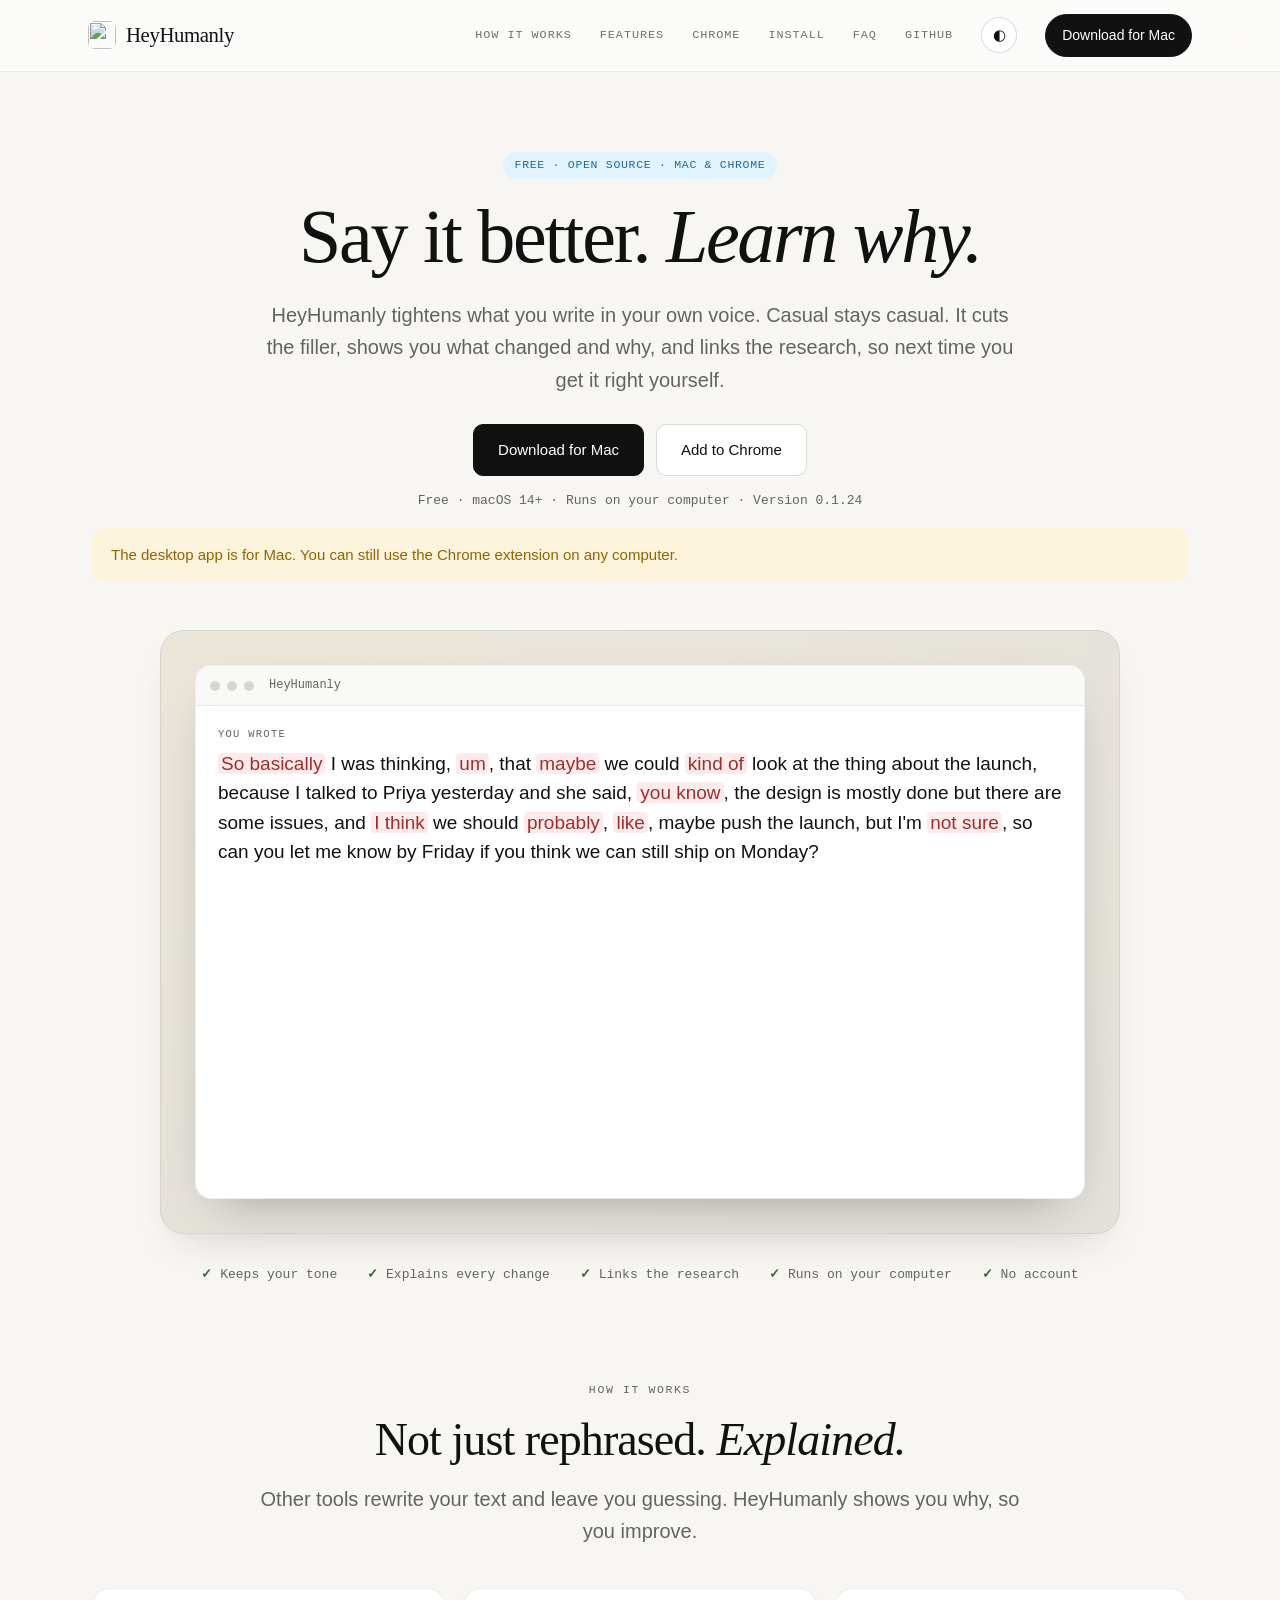
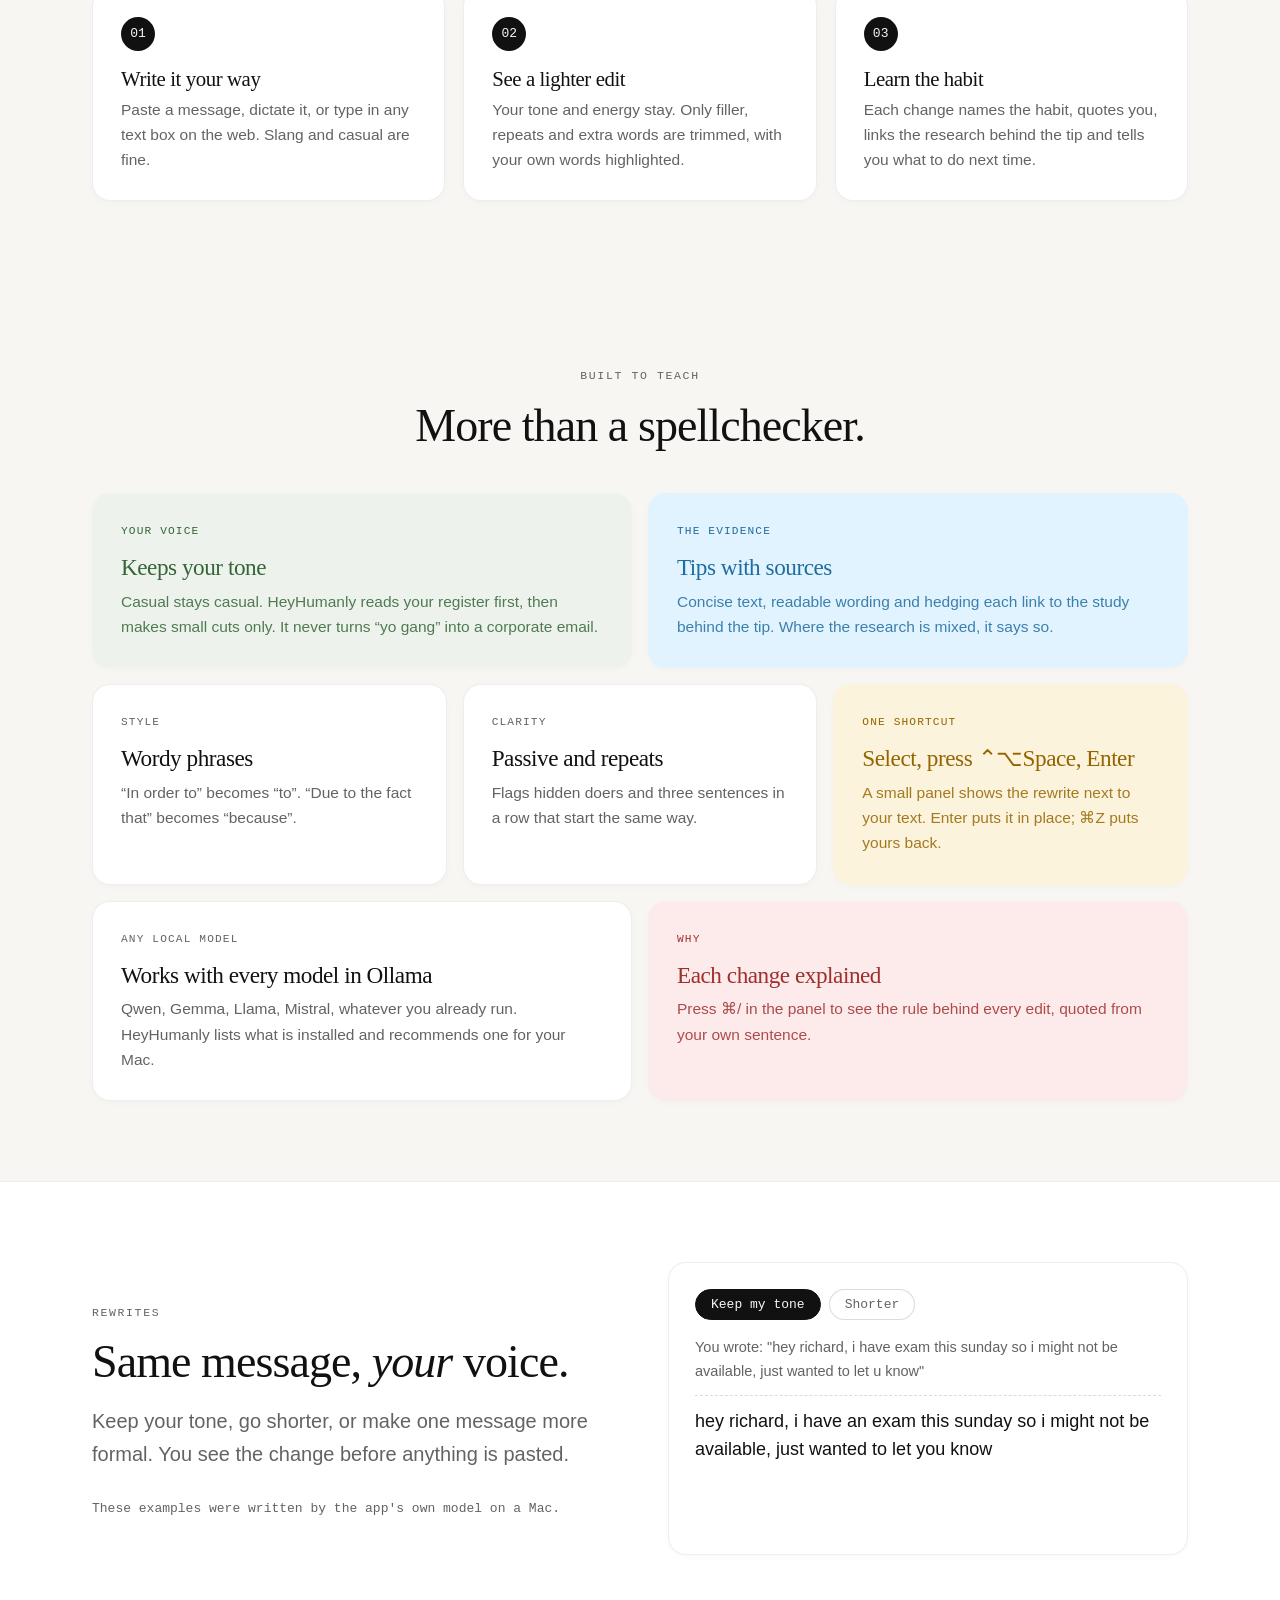
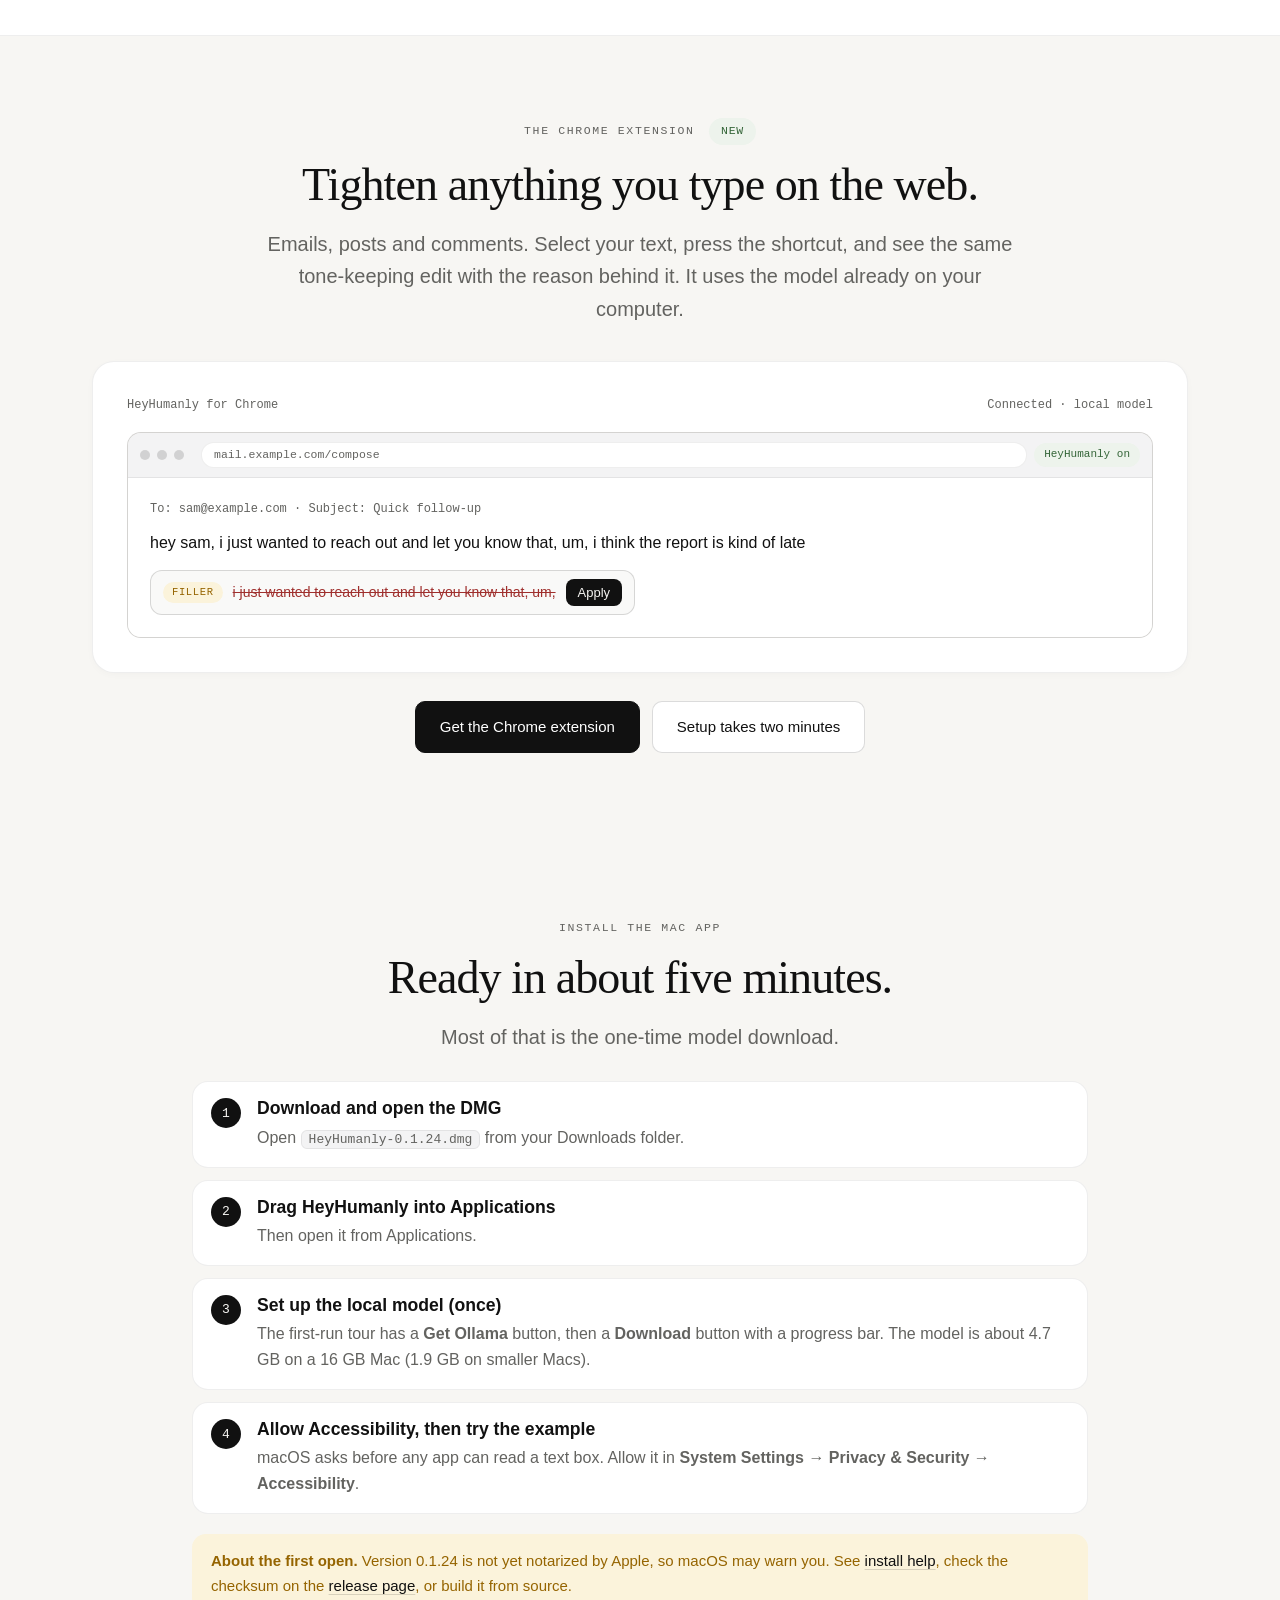
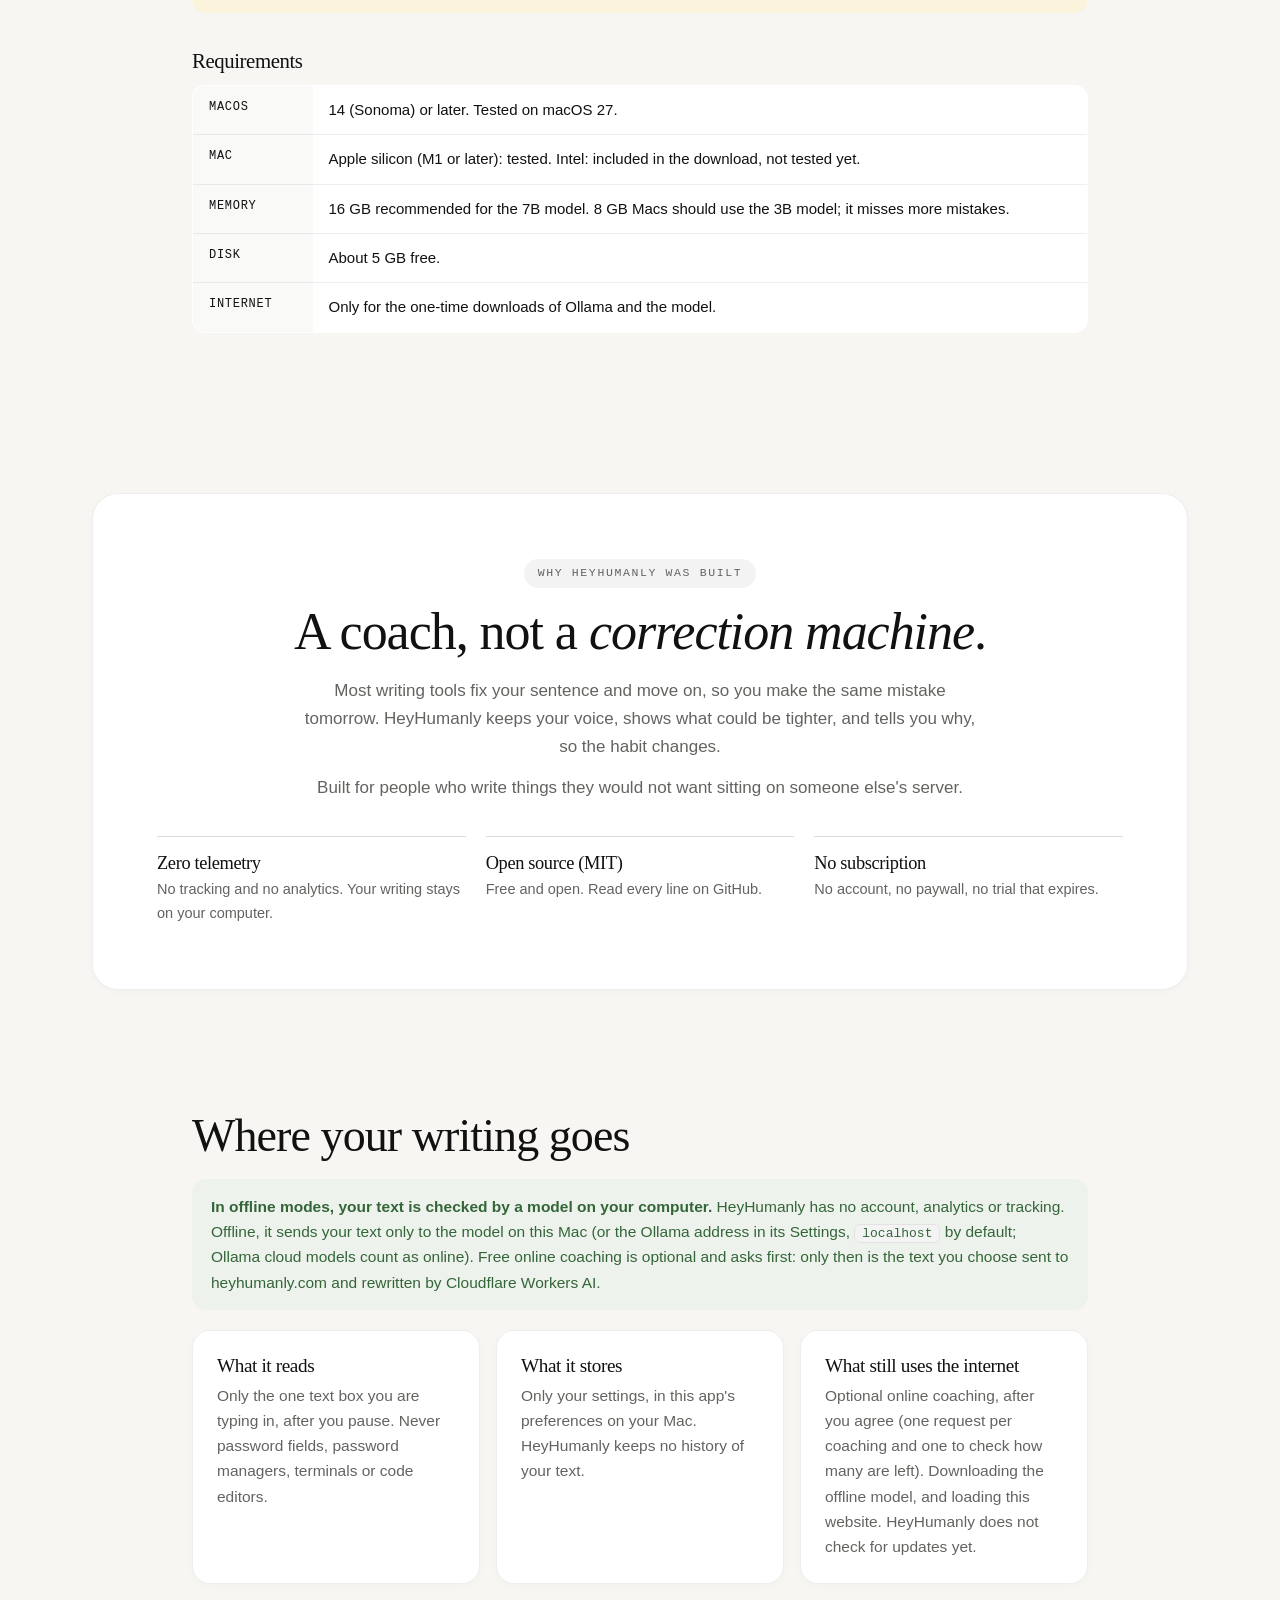
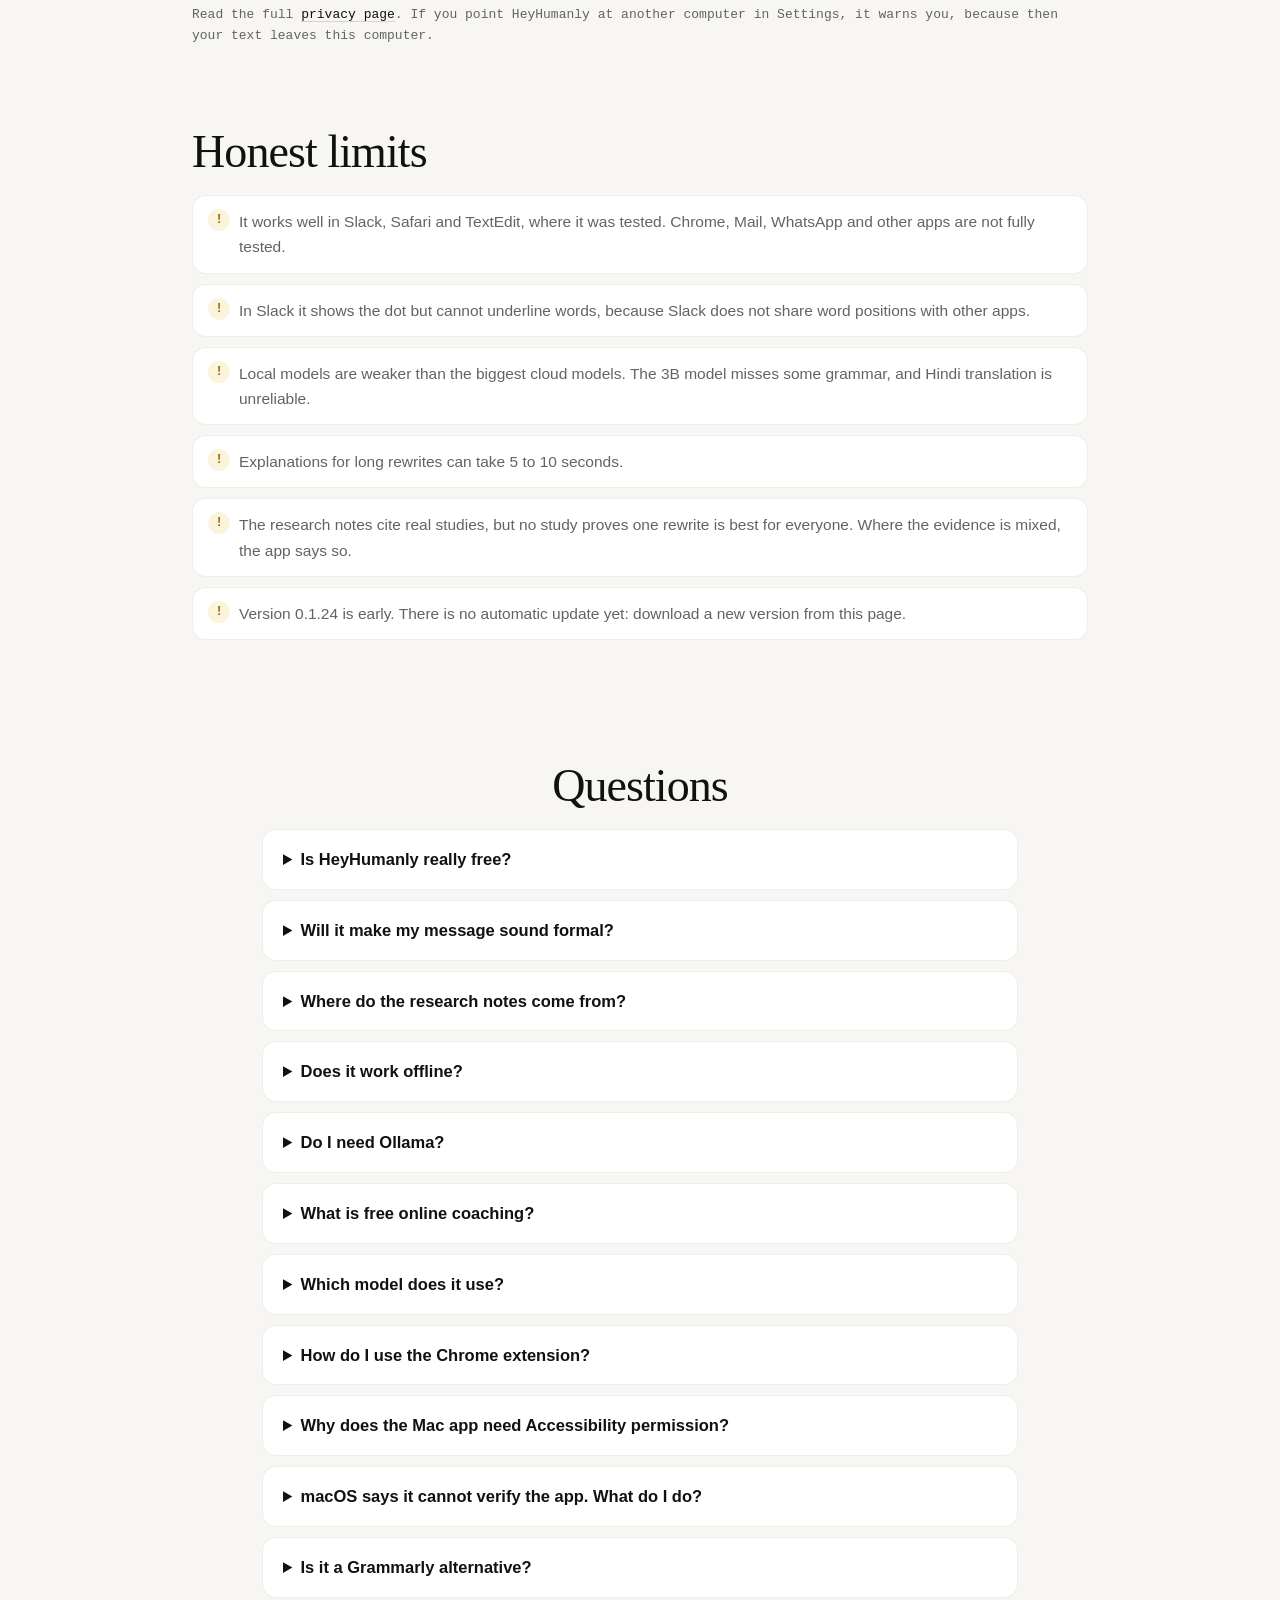
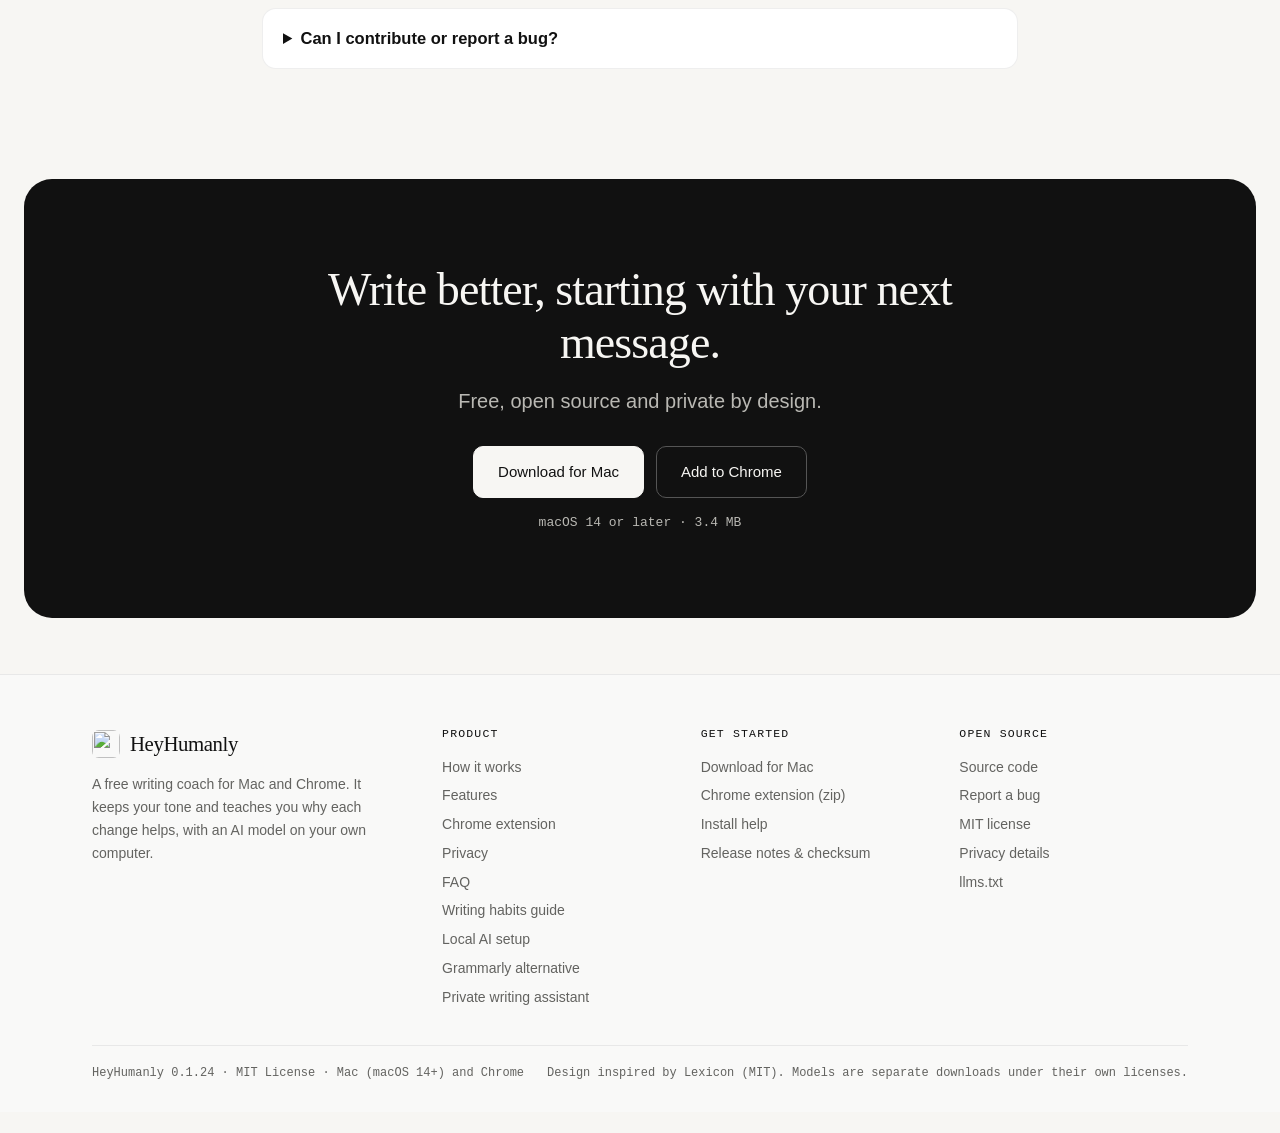
==== commit 9bcf34e6: "Site: use the published v0.1.24 checksum Co-Authored-By: Devin AI <158243242+devin-ai-integration[bo" ====
--- a/site/index.html
+++ b/site/index.html
@@ -219,7 +219,7 @@
 <li>Local models are weaker than the biggest cloud models. The 3B model misses some grammar, and Hindi translation is unreliable.</li>
 <li>Explanations for long rewrites can take 5 to 10 seconds.</li>
 <li>The research notes cite real studies, but no study proves one rewrite is best for everyone. Where the evidence is mixed, the app says so.</li>
-<li>Version 0.1.24 is early. There is no automatic update yet: download a new version from this page.</li></ul></div></section><section id="faq"><div class="wrap" style="max-width:820px"><h2 class="center">Questions</h2><details><summary>Is HeyHumanly really free?</summary><p>Yes. The app and the Chrome extension are MIT-licensed and free to use. The only costs are your own disk space and the time to download the model. There is no account or subscription.</p></details><details><summary>Will it make my message sound formal?</summary><p>No. HeyHumanly reads your register first. A casual message stays casual, and only filler, repeated words and extra words are trimmed. A "More formal" button exists for the times you want it.</p></details><details><summary>Where do the research notes come from?</summary><p>Each tip links to the study or report behind it, such as Nielsen Norman Group's web-reading research and Oppenheimer's 2006 paper on plain writing. Where evidence is mixed, for example on leading with your point, the app says so.</p></details><details><summary>Does it work offline?</summary><p>Yes, in offline mode: Apple's built-in model on Apple Intelligence Macs, or the offline model HeyHumanly downloads for you (one button, no Terminal). Online coaching is optional and only used after you agree to it.</p></details><details><summary>Do I need Ollama?</summary><p>No. On Macs with Apple Intelligence, HeyHumanly uses Apple's built-in model. On other Macs you can try a few free online coachings each day, then press Enable unlimited offline coaching and HeyHumanly downloads and runs a local model for you. Already use Ollama? HeyHumanly finds it and can use it.</p></details><details><summary>What is free online coaching?</summary><p>Up to 10 coachings a day (resets at midnight UTC), for Macs without Apple's built-in model. Only after you agree, the text you choose is sent to heyhumanly.com and rewritten by Cloudflare Workers AI. HeyHumanly does not store or log it, and Cloudflare says it does not keep or train on it. Offline coaching is unlimited and keeps your writing on your Mac.</p></details><details><summary>Which model does it use?</summary><p>Any model in Ollama. On a Mac with 12 GB of memory or more it recommends Qwen 2.5 7B (Apache-2.0 license, about 4.7 GB). On smaller Macs it recommends Qwen 2.5 3B (about 1.9 GB). You can pick any installed model in Settings.</p></details><details><summary>How do I use the Chrome extension?</summary><p>Install it, allow it to reach Ollama on your computer (one button in the Mac app's Settings, or one Terminal command, explained on the extension page), then select text in any text box and press the shortcut. It shows the edit, the reason and the research, and lets you apply or copy it.</p></details><details><summary>Why does the Mac app need Accessibility permission?</summary><p>macOS only lets an app read a text box in another app if you allow it. HeyHumanly uses it to read the one box you are typing in, and to paste a fix you accepted. Without it, the coach window still works with text you type or paste into it.</p></details><details><summary>macOS says it cannot verify the app. What do I do?</summary><p>That is expected for this early version, which is not notarized by Apple. See the install help page for the steps, and verify the checksum first.</p></details><details><summary>Is it a Grammarly alternative?</summary><p>It does a similar job of marking mistakes, but its main aim is teaching: it keeps your tone, explains the rule, links the research, and runs on a local model instead of a cloud service.</p></details><details><summary>Can I contribute or report a bug?</summary><p>Yes. The code is on <a href='https://github.com/Kifayath-ulla/heyhumanly'>GitHub</a>. Open an issue for bugs. Do not paste private text into public issues.</p></details></div></section><div class="final"><h2>Write better, starting with your next message.</h2><p class="lede">Free, open source and private by design.</p><div class="cta"><a class="btn cream dl" href="https://github.com/Kifayath-ulla/heyhumanly/releases/download/v0.1.24/HeyHumanly-0.1.24.dmg" data-dl>Download for Mac</a><a class="btn cream" style="background:transparent;color:#f7f6f3!important;border-color:#555" href="/extension/">Add to Chrome</a></div><p class="fine" style="color:#b9b8b3">macOS 14 or later · 3.6 MB</p></div></main>
+<li>Version 0.1.24 is early. There is no automatic update yet: download a new version from this page.</li></ul></div></section><section id="faq"><div class="wrap" style="max-width:820px"><h2 class="center">Questions</h2><details><summary>Is HeyHumanly really free?</summary><p>Yes. The app and the Chrome extension are MIT-licensed and free to use. The only costs are your own disk space and the time to download the model. There is no account or subscription.</p></details><details><summary>Will it make my message sound formal?</summary><p>No. HeyHumanly reads your register first. A casual message stays casual, and only filler, repeated words and extra words are trimmed. A "More formal" button exists for the times you want it.</p></details><details><summary>Where do the research notes come from?</summary><p>Each tip links to the study or report behind it, such as Nielsen Norman Group's web-reading research and Oppenheimer's 2006 paper on plain writing. Where evidence is mixed, for example on leading with your point, the app says so.</p></details><details><summary>Does it work offline?</summary><p>Yes, in offline mode: Apple's built-in model on Apple Intelligence Macs, or the offline model HeyHumanly downloads for you (one button, no Terminal). Online coaching is optional and only used after you agree to it.</p></details><details><summary>Do I need Ollama?</summary><p>No. On Macs with Apple Intelligence, HeyHumanly uses Apple's built-in model. On other Macs you can try a few free online coachings each day, then press Enable unlimited offline coaching and HeyHumanly downloads and runs a local model for you. Already use Ollama? HeyHumanly finds it and can use it.</p></details><details><summary>What is free online coaching?</summary><p>Up to 10 coachings a day (resets at midnight UTC), for Macs without Apple's built-in model. Only after you agree, the text you choose is sent to heyhumanly.com and rewritten by Cloudflare Workers AI. HeyHumanly does not store or log it, and Cloudflare says it does not keep or train on it. Offline coaching is unlimited and keeps your writing on your Mac.</p></details><details><summary>Which model does it use?</summary><p>Any model in Ollama. On a Mac with 12 GB of memory or more it recommends Qwen 2.5 7B (Apache-2.0 license, about 4.7 GB). On smaller Macs it recommends Qwen 2.5 3B (about 1.9 GB). You can pick any installed model in Settings.</p></details><details><summary>How do I use the Chrome extension?</summary><p>Install it, allow it to reach Ollama on your computer (one button in the Mac app's Settings, or one Terminal command, explained on the extension page), then select text in any text box and press the shortcut. It shows the edit, the reason and the research, and lets you apply or copy it.</p></details><details><summary>Why does the Mac app need Accessibility permission?</summary><p>macOS only lets an app read a text box in another app if you allow it. HeyHumanly uses it to read the one box you are typing in, and to paste a fix you accepted. Without it, the coach window still works with text you type or paste into it.</p></details><details><summary>macOS says it cannot verify the app. What do I do?</summary><p>That is expected for this early version, which is not notarized by Apple. See the install help page for the steps, and verify the checksum first.</p></details><details><summary>Is it a Grammarly alternative?</summary><p>It does a similar job of marking mistakes, but its main aim is teaching: it keeps your tone, explains the rule, links the research, and runs on a local model instead of a cloud service.</p></details><details><summary>Can I contribute or report a bug?</summary><p>Yes. The code is on <a href='https://github.com/Kifayath-ulla/heyhumanly'>GitHub</a>. Open an issue for bugs. Do not paste private text into public issues.</p></details></div></section><div class="final"><h2>Write better, starting with your next message.</h2><p class="lede">Free, open source and private by design.</p><div class="cta"><a class="btn cream dl" href="https://github.com/Kifayath-ulla/heyhumanly/releases/download/v0.1.24/HeyHumanly-0.1.24.dmg" data-dl>Download for Mac</a><a class="btn cream" style="background:transparent;color:#f7f6f3!important;border-color:#555" href="/extension/">Add to Chrome</a></div><p class="fine" style="color:#b9b8b3">macOS 14 or later · 3.4 MB</p></div></main>
 <footer><div class="wrap"><div class="fgrid"><div><a class="brand" href="/"><img src="/favicon.png" alt="" width="28" height="28">HeyHumanly</a><p style="margin:12px 0 0;max-width:22em">A free writing coach for Mac and Chrome. It keeps your tone and teaches you why each change helps, with an AI model on your own computer.</p></div>
 <div><h4>Product</h4><a href="/#how">How it works</a><a href="/#features">Features</a><a href="/extension/">Chrome extension</a><a href="/#privacy">Privacy</a><a href="/#faq">FAQ</a><a href="/writing-habits/">Writing habits guide</a><a href="/local-ai-writing-coach-mac/">Local AI setup</a><a href="/grammarly-alternative/">Grammarly alternative</a><a href="/private-writing-assistant/">Private writing assistant</a></div>
 <div><h4>Get started</h4><a href="https://github.com/Kifayath-ulla/heyhumanly/releases/download/v0.1.24/HeyHumanly-0.1.24.dmg" data-dl>Download for Mac</a><a href="https://github.com/Kifayath-ulla/heyhumanly/releases/download/v0.1.24/HeyHumanly-Chrome-0.1.24.zip">Chrome extension (zip)</a><a href="/install/">Install help</a><a href="https://github.com/Kifayath-ulla/heyhumanly/releases/tag/v0.1.24">Release notes &amp; checksum</a></div>
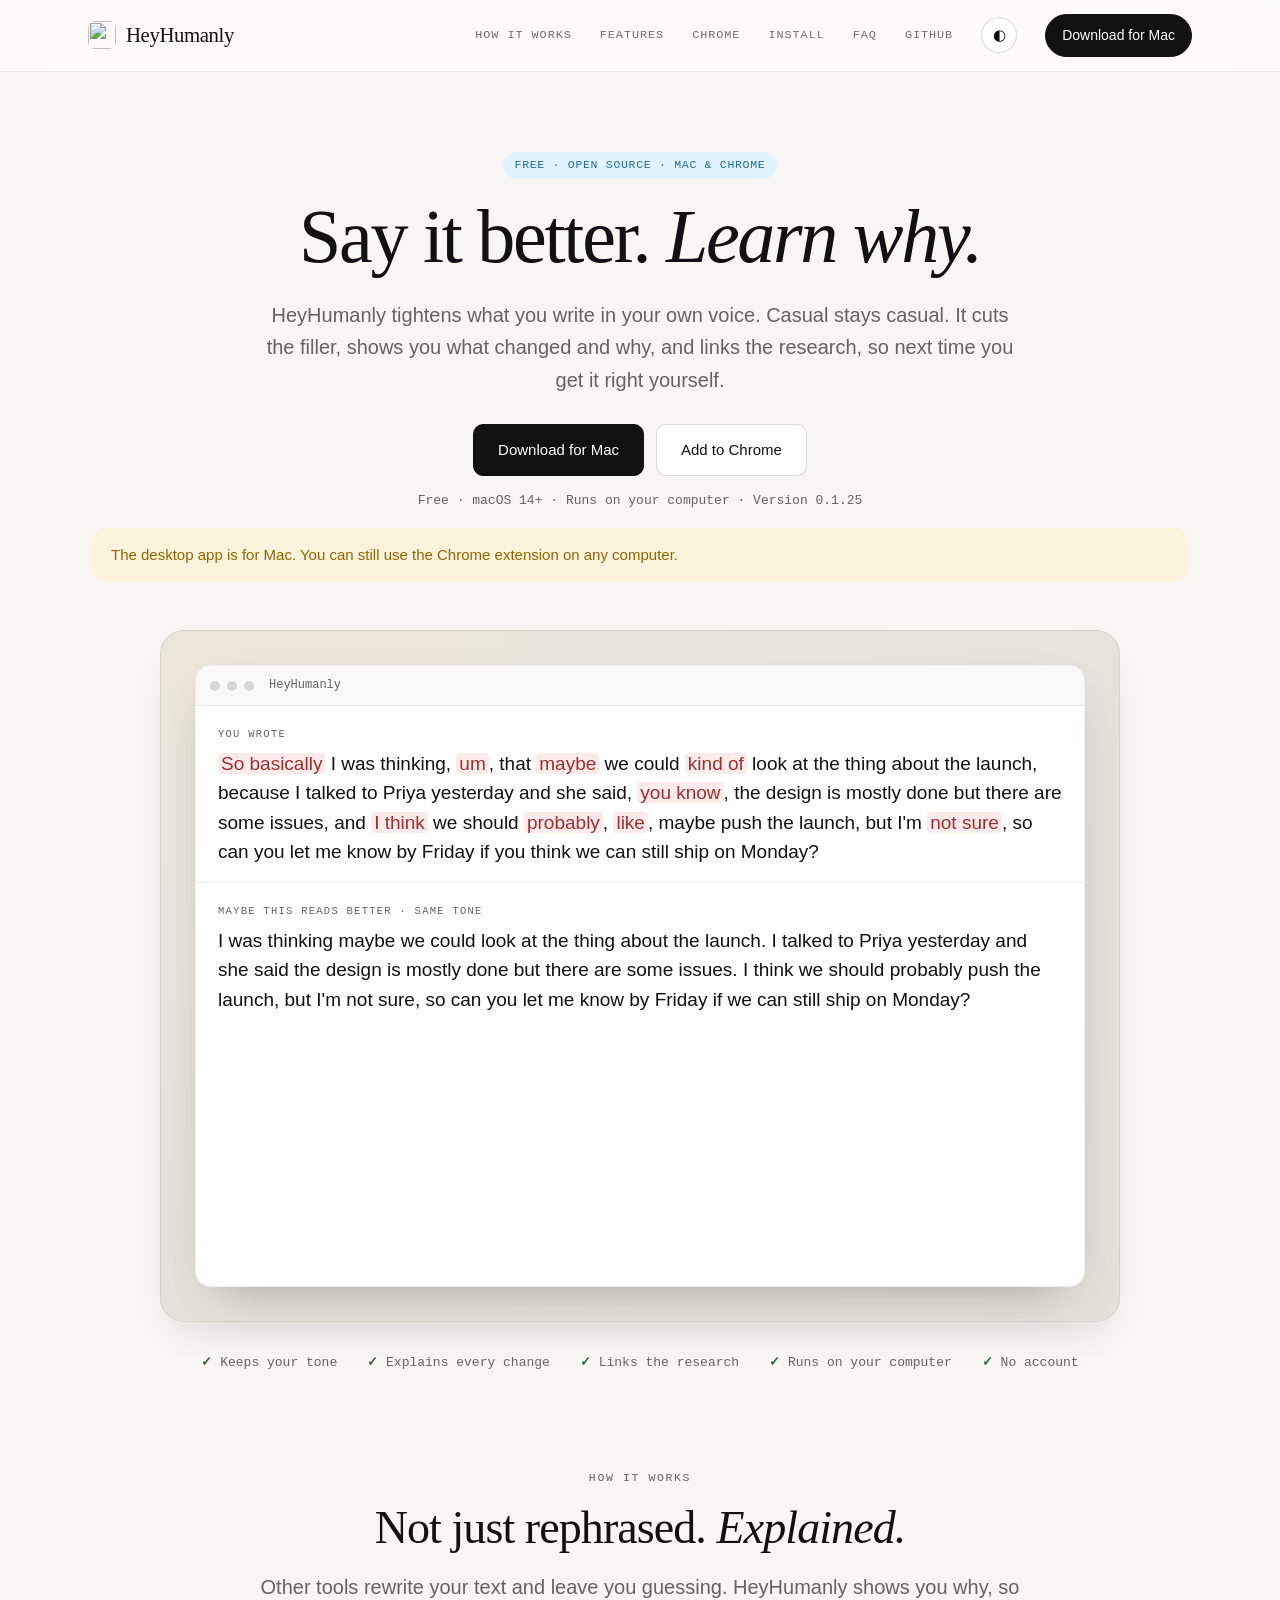
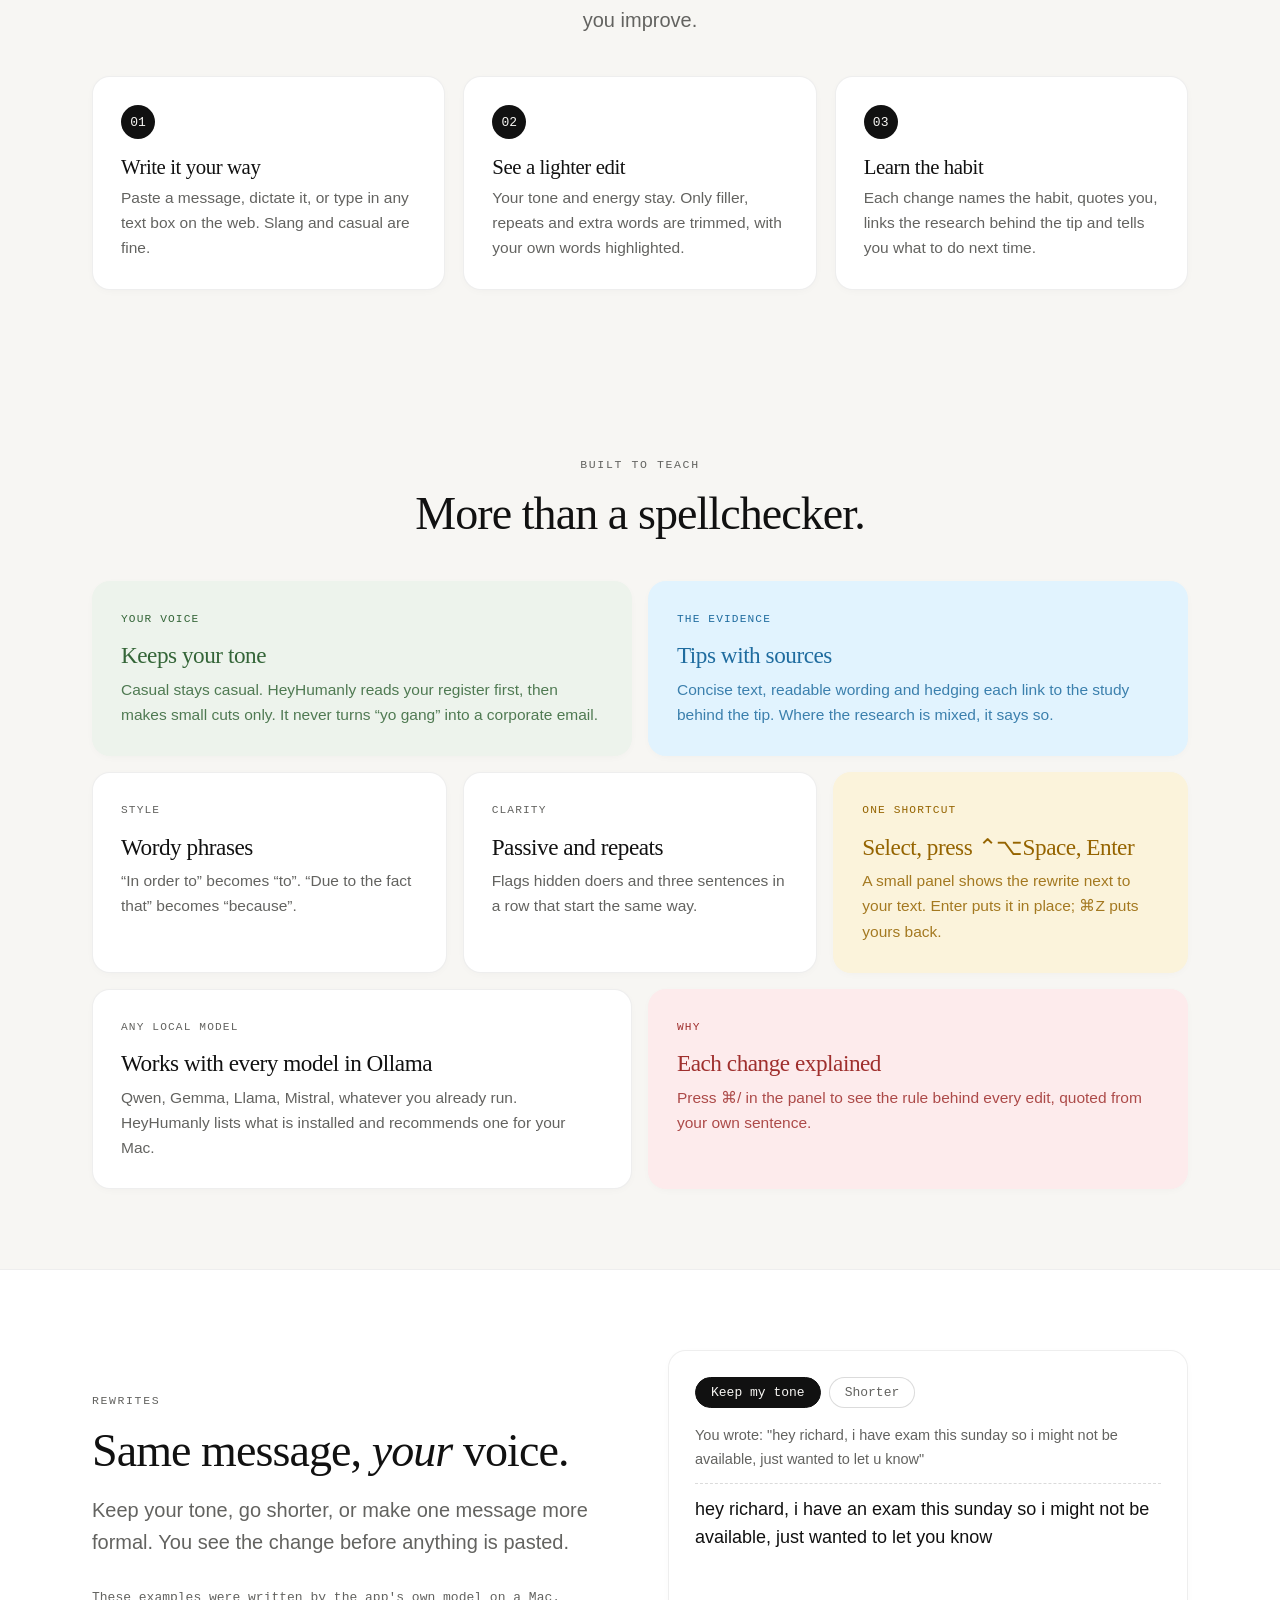
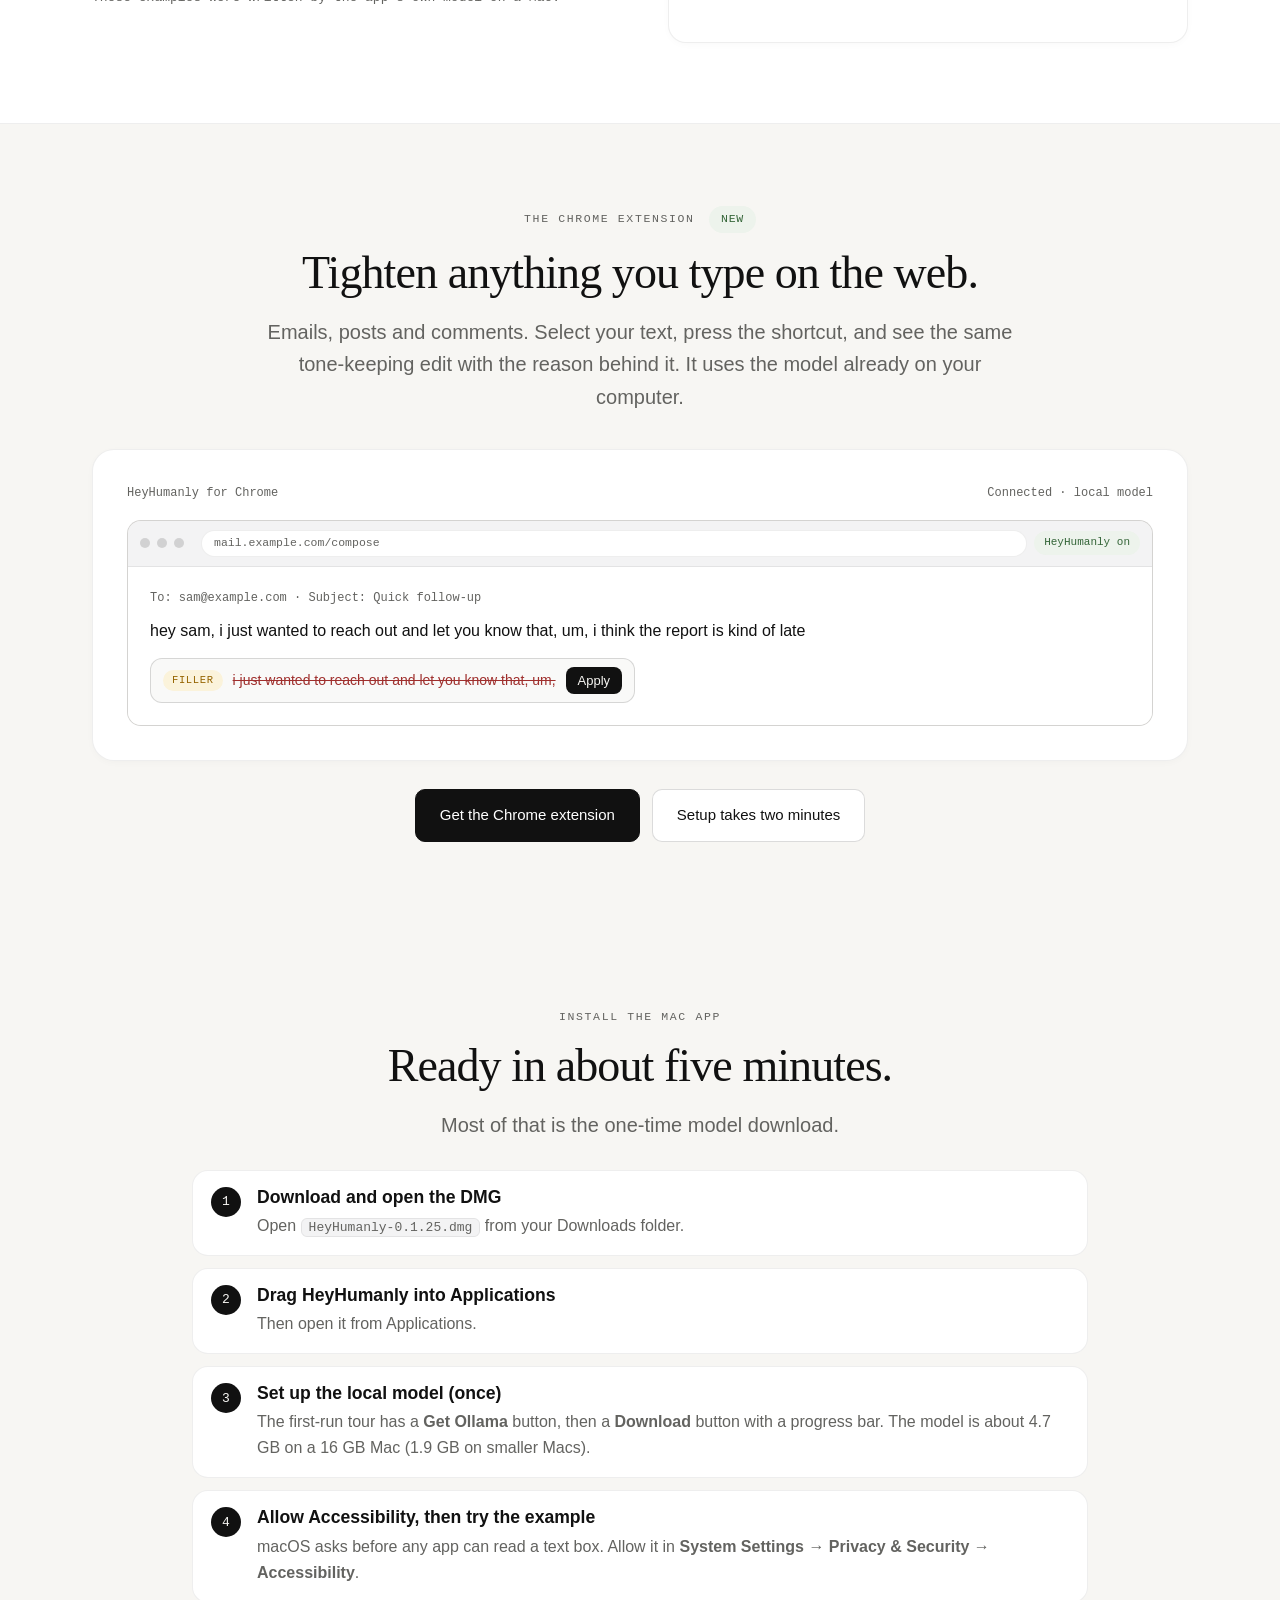
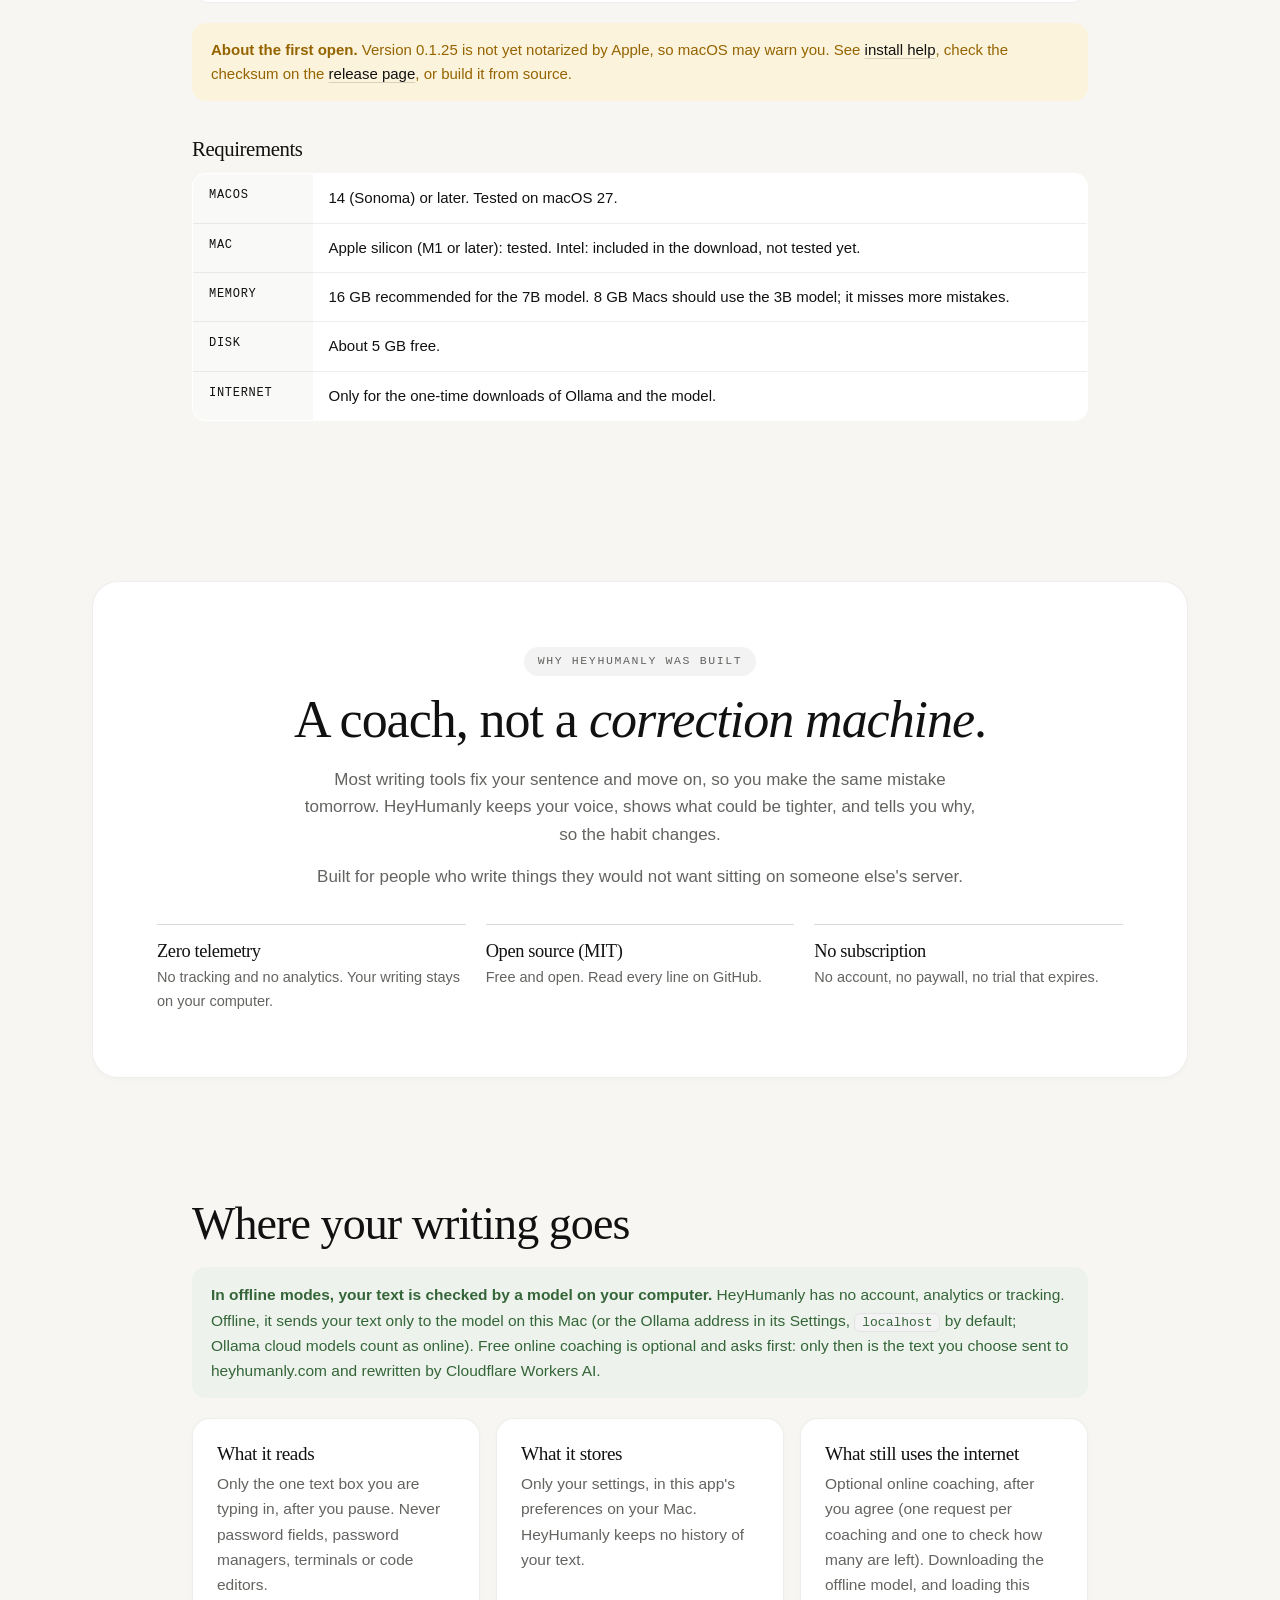
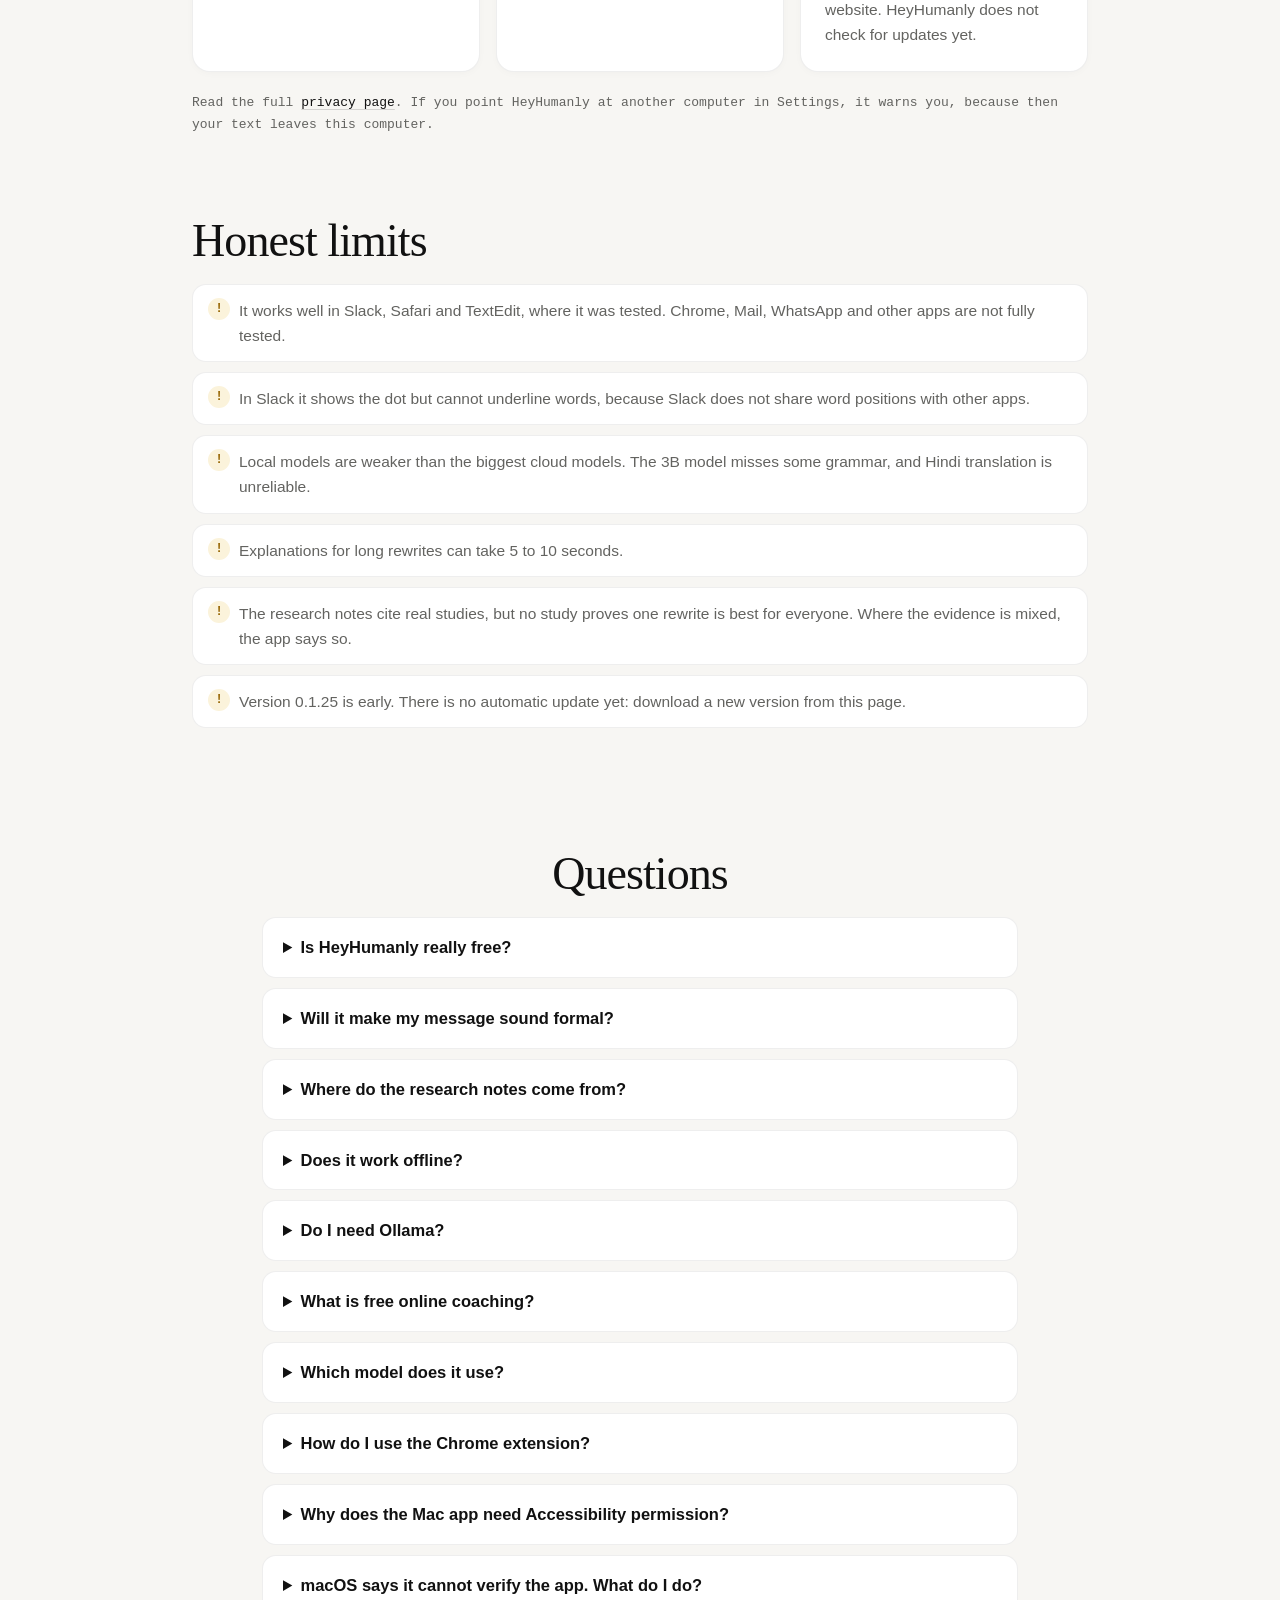
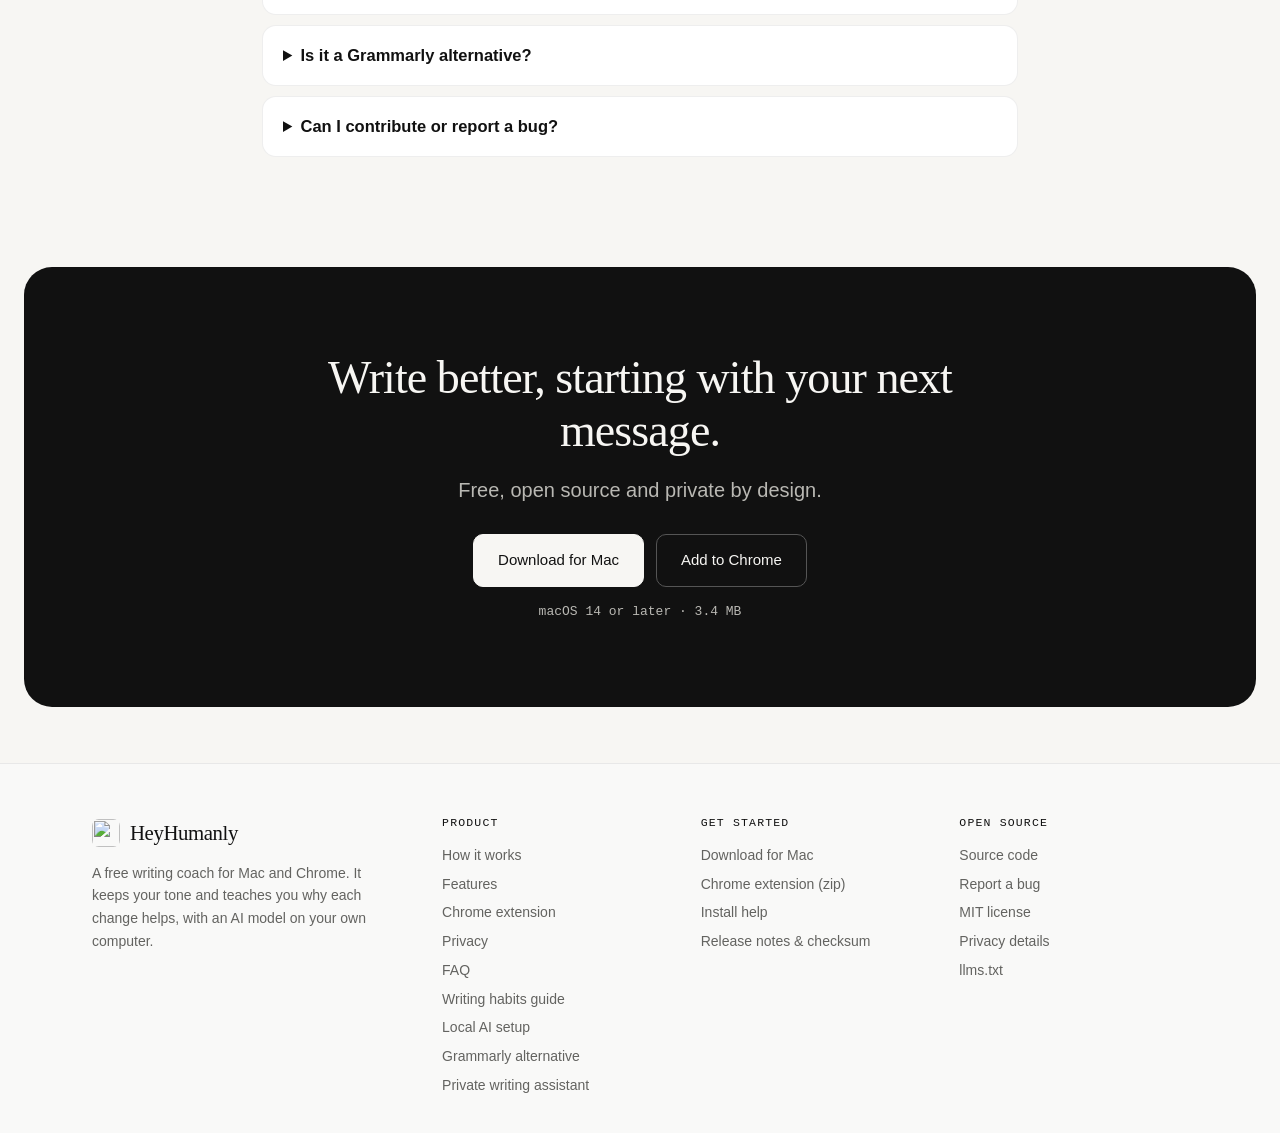
==== commit 8d882018: "Prepare v0.1.25: answers that reword the asked word fall back to the safe fixes Co-Authored-By: Devi" ====
--- a/site/index.html
+++ b/site/index.html
@@ -122,15 +122,15 @@
 .show-xs{display:none}
 @media(max-width:480px){.nav{padding:0 16px}nav.links{gap:12px}.brand{font-size:1.15rem}.hide-xs{display:none}.show-xs{display:inline}}
 @media(prefers-reduced-motion:reduce){*{transition:none!important}}
-</style><script type="application/ld+json">{"@context": "https://schema.org", "@graph": [{"@type": "WebSite", "@id": "https://heyhumanly.com/#website", "url": "https://heyhumanly.com/", "name": "HeyHumanly", "alternateName": ["Hey Humanly", "heyhumanly.com"]}, {"@type": "SoftwareApplication", "@id": "https://heyhumanly.com/#app", "name": "HeyHumanly", "alternateName": ["Hey Humanly", "HeyHumanly Mac"], "operatingSystem": "macOS 14 or later, Chrome", "applicationCategory": "EducationalApplication", "softwareVersion": "0.1.24", "downloadUrl": "https://github.com/Kifayath-ulla/heyhumanly/releases/download/v0.1.24/HeyHumanly-0.1.24.dmg", "license": "https://opensource.org/license/mit", "offers": {"@type": "Offer", "price": "0", "priceCurrency": "USD"}, "url": "https://heyhumanly.com/", "sameAs": ["https://github.com/Kifayath-ulla/heyhumanly"], "description": "Free, open-source writing coach for Mac and Chrome that keeps your tone, trims filler and extra words, and explains the habit behind each change with research, using a local AI model.", "author": {"@type": "Person", "name": "Kifayath", "sameAs": "https://github.com/Kifayath-ulla"}, "contributor": [{"@type": "Thing", "name": "Claude", "description": "AI Contributor"}, {"@type": "Thing", "name": "OpenBot", "description": "AI Contributor"}]}, {"@type": "Organization", "@id": "https://heyhumanly.com/#org", "name": "HeyHumanly", "url": "https://heyhumanly.com", "logo": "https://heyhumanly.com/apple-touch-icon.png", "sameAs": ["https://github.com/Kifayath-ulla/heyhumanly"]}, {"@type": "FAQPage", "mainEntity": [{"@type": "Question", "name": "Is HeyHumanly really free?", "acceptedAnswer": {"@type": "Answer", "text": "Yes. The app and the Chrome extension are MIT-licensed and free to use. The only costs are your own disk space and the time to download the model. There is no account or subscription."}}, {"@type": "Question", "name": "Will it make my message sound formal?", "acceptedAnswer": {"@type": "Answer", "text": "No. HeyHumanly reads your register first. A casual message stays casual, and only filler, repeated words and extra words are trimmed. A \"More formal\" button exists for the times you want it."}}, {"@type": "Question", "name": "Where do the research notes come from?", "acceptedAnswer": {"@type": "Answer", "text": "Each tip links to the study or report behind it, such as Nielsen Norman Group's web-reading research and Oppenheimer's 2006 paper on plain writing. Where evidence is mixed, for example on leading with your point, the app says so."}}, {"@type": "Question", "name": "Does it work offline?", "acceptedAnswer": {"@type": "Answer", "text": "Yes, in offline mode: Apple's built-in model on Apple Intelligence Macs, or the offline model HeyHumanly downloads for you (one button, no Terminal). Online coaching is optional and only used after you agree to it."}}, {"@type": "Question", "name": "Do I need Ollama?", "acceptedAnswer": {"@type": "Answer", "text": "No. On Macs with Apple Intelligence, HeyHumanly uses Apple's built-in model. On other Macs you can try a few free online coachings each day, then press Enable unlimited offline coaching and HeyHumanly downloads and runs a local model for you. Already use Ollama? HeyHumanly finds it and can use it."}}, {"@type": "Question", "name": "What is free online coaching?", "acceptedAnswer": {"@type": "Answer", "text": "Up to 10 coachings a day (resets at midnight UTC), for Macs without Apple's built-in model. Only after you agree, the text you choose is sent to heyhumanly.com and rewritten by Cloudflare Workers AI. HeyHumanly does not store or log it, and Cloudflare says it does not keep or train on it. Offline coaching is unlimited and keeps your writing on your Mac."}}, {"@type": "Question", "name": "Which model does it use?", "acceptedAnswer": {"@type": "Answer", "text": "Any model in Ollama. On a Mac with 12 GB of memory or more it recommends Qwen 2.5 7B (Apache-2.0 license, about 4.7 GB). On smaller Macs it recommends Qwen 2.5 3B (about 1.9 GB). You can pick any installed model in Settings."}}, {"@type": "Question", "name": "How do I use the Chrome extension?", "acceptedAnswer": {"@type": "Answer", "text": "Install it, allow it to reach Ollama on your computer (one button in the Mac app's Settings, or one Terminal command, explained on the extension page), then select text in any text box and press the shortcut. It shows the edit, the reason and the research, and lets you apply or copy it."}}, {"@type": "Question", "name": "Why does the Mac app need Accessibility permission?", "acceptedAnswer": {"@type": "Answer", "text": "macOS only lets an app read a text box in another app if you allow it. HeyHumanly uses it to read the one box you are typing in, and to paste a fix you accepted. Without it, the coach window still works with text you type or paste into it."}}, {"@type": "Question", "name": "macOS says it cannot verify the app. What do I do?", "acceptedAnswer": {"@type": "Answer", "text": "That is expected for this early version, which is not notarized by Apple. See the install help page for the steps, and verify the checksum first."}}, {"@type": "Question", "name": "Is it a Grammarly alternative?", "acceptedAnswer": {"@type": "Answer", "text": "It does a similar job of marking mistakes, but its main aim is teaching: it keeps your tone, explains the rule, links the research, and runs on a local model instead of a cloud service."}}, {"@type": "Question", "name": "Can I contribute or report a bug?", "acceptedAnswer": {"@type": "Answer", "text": "Yes. The code is on GitHub. Open an issue for bugs. Do not paste private text into public issues."}}]}]}</script></head><body><a class="skip" href="#main">Skip to content</a>
+</style><script type="application/ld+json">{"@context": "https://schema.org", "@graph": [{"@type": "WebSite", "@id": "https://heyhumanly.com/#website", "url": "https://heyhumanly.com/", "name": "HeyHumanly", "alternateName": ["Hey Humanly", "heyhumanly.com"]}, {"@type": "SoftwareApplication", "@id": "https://heyhumanly.com/#app", "name": "HeyHumanly", "alternateName": ["Hey Humanly", "HeyHumanly Mac"], "operatingSystem": "macOS 14 or later, Chrome", "applicationCategory": "EducationalApplication", "softwareVersion": "0.1.25", "downloadUrl": "https://github.com/Kifayath-ulla/heyhumanly/releases/download/v0.1.25/HeyHumanly-0.1.25.dmg", "license": "https://opensource.org/license/mit", "offers": {"@type": "Offer", "price": "0", "priceCurrency": "USD"}, "url": "https://heyhumanly.com/", "sameAs": ["https://github.com/Kifayath-ulla/heyhumanly"], "description": "Free, open-source writing coach for Mac and Chrome that keeps your tone, trims filler and extra words, and explains the habit behind each change with research, using a local AI model.", "author": {"@type": "Person", "name": "Kifayath", "sameAs": "https://github.com/Kifayath-ulla"}, "contributor": [{"@type": "Thing", "name": "Claude", "description": "AI Contributor"}, {"@type": "Thing", "name": "OpenBot", "description": "AI Contributor"}]}, {"@type": "Organization", "@id": "https://heyhumanly.com/#org", "name": "HeyHumanly", "url": "https://heyhumanly.com", "logo": "https://heyhumanly.com/apple-touch-icon.png", "sameAs": ["https://github.com/Kifayath-ulla/heyhumanly"]}, {"@type": "FAQPage", "mainEntity": [{"@type": "Question", "name": "Is HeyHumanly really free?", "acceptedAnswer": {"@type": "Answer", "text": "Yes. The app and the Chrome extension are MIT-licensed and free to use. The only costs are your own disk space and the time to download the model. There is no account or subscription."}}, {"@type": "Question", "name": "Will it make my message sound formal?", "acceptedAnswer": {"@type": "Answer", "text": "No. HeyHumanly reads your register first. A casual message stays casual, and only filler, repeated words and extra words are trimmed. A \"More formal\" button exists for the times you want it."}}, {"@type": "Question", "name": "Where do the research notes come from?", "acceptedAnswer": {"@type": "Answer", "text": "Each tip links to the study or report behind it, such as Nielsen Norman Group's web-reading research and Oppenheimer's 2006 paper on plain writing. Where evidence is mixed, for example on leading with your point, the app says so."}}, {"@type": "Question", "name": "Does it work offline?", "acceptedAnswer": {"@type": "Answer", "text": "Yes, in offline mode: Apple's built-in model on Apple Intelligence Macs, or the offline model HeyHumanly downloads for you (one button, no Terminal). Online coaching is optional and only used after you agree to it."}}, {"@type": "Question", "name": "Do I need Ollama?", "acceptedAnswer": {"@type": "Answer", "text": "No. On Macs with Apple Intelligence, HeyHumanly uses Apple's built-in model. On other Macs you can try a few free online coachings each day, then press Enable unlimited offline coaching and HeyHumanly downloads and runs a local model for you. Already use Ollama? HeyHumanly finds it and can use it."}}, {"@type": "Question", "name": "What is free online coaching?", "acceptedAnswer": {"@type": "Answer", "text": "Up to 10 coachings a day (resets at midnight UTC), for Macs without Apple's built-in model. Only after you agree, the text you choose is sent to heyhumanly.com and rewritten by Cloudflare Workers AI. HeyHumanly does not store or log it, and Cloudflare says it does not keep or train on it. Offline coaching is unlimited and keeps your writing on your Mac."}}, {"@type": "Question", "name": "Which model does it use?", "acceptedAnswer": {"@type": "Answer", "text": "Any model in Ollama. On a Mac with 12 GB of memory or more it recommends Qwen 2.5 7B (Apache-2.0 license, about 4.7 GB). On smaller Macs it recommends Qwen 2.5 3B (about 1.9 GB). You can pick any installed model in Settings."}}, {"@type": "Question", "name": "How do I use the Chrome extension?", "acceptedAnswer": {"@type": "Answer", "text": "Install it, allow it to reach Ollama on your computer (one button in the Mac app's Settings, or one Terminal command, explained on the extension page), then select text in any text box and press the shortcut. It shows the edit, the reason and the research, and lets you apply or copy it."}}, {"@type": "Question", "name": "Why does the Mac app need Accessibility permission?", "acceptedAnswer": {"@type": "Answer", "text": "macOS only lets an app read a text box in another app if you allow it. HeyHumanly uses it to read the one box you are typing in, and to paste a fix you accepted. Without it, the coach window still works with text you type or paste into it."}}, {"@type": "Question", "name": "macOS says it cannot verify the app. What do I do?", "acceptedAnswer": {"@type": "Answer", "text": "That is expected for this early version, which is not notarized by Apple. See the install help page for the steps, and verify the checksum first."}}, {"@type": "Question", "name": "Is it a Grammarly alternative?", "acceptedAnswer": {"@type": "Answer", "text": "It does a similar job of marking mistakes, but its main aim is teaching: it keeps your tone, explains the rule, links the research, and runs on a local model instead of a cloud service."}}, {"@type": "Question", "name": "Can I contribute or report a bug?", "acceptedAnswer": {"@type": "Answer", "text": "Yes. The code is on GitHub. Open an issue for bugs. Do not paste private text into public issues."}}]}]}</script></head><body><a class="skip" href="#main">Skip to content</a>
 <header class="top" id="top"><div class="nav"><a class="brand" href="/"><img src="/favicon.png" alt="" width="28" height="28">HeyHumanly</a>
-<nav class="links" aria-label="Main"><a class="hide-s" href="/#how">How it works</a><a class="hide-s" href="/#features">Features</a><a class="hide-s" href="/extension/">Chrome</a><a class="hide-s" href="/install/">Install</a><a class="hide-s" href="/#faq">FAQ</a><a class="hide-s" href="https://github.com/Kifayath-ulla/heyhumanly">GitHub</a><button class="tg" id="tg" type="button" aria-label="Switch between light and dark theme">◐</button><a class="btn sm dl" href="https://github.com/Kifayath-ulla/heyhumanly/releases/download/v0.1.24/HeyHumanly-0.1.24.dmg" data-dl><span class="hide-xs">Download for Mac</span><span class="show-xs">Download</span></a></nav></div></header>
+<nav class="links" aria-label="Main"><a class="hide-s" href="/#how">How it works</a><a class="hide-s" href="/#features">Features</a><a class="hide-s" href="/extension/">Chrome</a><a class="hide-s" href="/install/">Install</a><a class="hide-s" href="/#faq">FAQ</a><a class="hide-s" href="https://github.com/Kifayath-ulla/heyhumanly">GitHub</a><button class="tg" id="tg" type="button" aria-label="Switch between light and dark theme">◐</button><a class="btn sm dl" href="https://github.com/Kifayath-ulla/heyhumanly/releases/download/v0.1.25/HeyHumanly-0.1.25.dmg" data-dl><span class="hide-xs">Download for Mac</span><span class="show-xs">Download</span></a></nav></div></header>
 <main id="main">
 <div class="wrap hero"><span class="badge">Free · Open source · Mac &amp; Chrome</span><div style="height:18px"></div>
 <h1>Say it better. <em>Learn why.</em></h1>
 <p class="lede">HeyHumanly tightens what you write in your own voice. Casual stays casual. It cuts the filler, shows you what changed and why, and links the research, so next time you get it right yourself.</p>
-<div class="cta"><a class="btn dl" href="https://github.com/Kifayath-ulla/heyhumanly/releases/download/v0.1.24/HeyHumanly-0.1.24.dmg" data-dl>Download for Mac</a><a class="btn ghost" href="/extension/">Add to Chrome</a></div>
-<p class="fine">Free · macOS 14+ · Runs on your computer · Version 0.1.24</p>
+<div class="cta"><a class="btn dl" href="https://github.com/Kifayath-ulla/heyhumanly/releases/download/v0.1.25/HeyHumanly-0.1.25.dmg" data-dl>Download for Mac</a><a class="btn ghost" href="/extension/">Add to Chrome</a></div>
+<p class="fine">Free · macOS 14+ · Runs on your computer · Version 0.1.25</p>
 <p class="note" id="notmac" role="note">The desktop app is for Mac. You can still use the Chrome extension on any computer.</p>
 <div class="stage" aria-label="Animated example of HeyHumanly tightening a rambling message and explaining why"><div class="win"><div class="top"><i></i><i></i><i></i><span>HeyHumanly</span></div>
 <div class="body"><div class="lab">You wrote</div><div id="demo-text" aria-live="polite"></div></div>
@@ -190,11 +190,11 @@
 <section id="setup"><div class="wrap center"><span class="eyebrow">Install the Mac app</span><h2>Ready in about five minutes.</h2>
 <p class="lede">Most of that is the one-time model download.</p>
 <ol class="steps">
-<li><h3>Download and open the DMG</h3><p>Open <code>HeyHumanly-0.1.24.dmg</code> from your Downloads folder.</p></li>
+<li><h3>Download and open the DMG</h3><p>Open <code>HeyHumanly-0.1.25.dmg</code> from your Downloads folder.</p></li>
 <li><h3>Drag HeyHumanly into Applications</h3><p>Then open it from Applications.</p></li>
 <li><h3>Set up the local model (once)</h3><p>The first-run tour has a <b>Get Ollama</b> button, then a <b>Download</b> button with a progress bar. The model is about 4.7 GB on a 16 GB Mac (1.9 GB on smaller Macs).</p></li>
 <li><h3>Allow Accessibility, then try the example</h3><p>macOS asks before any app can read a text box. Allow it in <b>System Settings → Privacy &amp; Security → Accessibility</b>.</p></li></ol>
-<p class="note" style="margin-top:20px"><b>About the first open.</b> Version 0.1.24 is not yet notarized by Apple, so macOS may warn you. See <a href="/install/#gatekeeper">install help</a>, check the checksum on the <a href="https://github.com/Kifayath-ulla/heyhumanly/releases/tag/v0.1.24">release page</a>, or build it from source.</p>
+<p class="note" style="margin-top:20px"><b>About the first open.</b> Version 0.1.25 is not yet notarized by Apple, so macOS may warn you. See <a href="/install/#gatekeeper">install help</a>, check the checksum on the <a href="https://github.com/Kifayath-ulla/heyhumanly/releases/tag/v0.1.25">release page</a>, or build it from source.</p>
 <h3 style="margin:36px 0 12px;text-align:left">Requirements</h3>
 <table><tr><th>macOS</th><td>14 (Sonoma) or later. Tested on macOS 27.</td></tr>
 <tr><th>Mac</th><td>Apple silicon (M1 or later): tested. Intel: included in the download, not tested yet.</td></tr>
@@ -219,12 +219,12 @@
 <li>Local models are weaker than the biggest cloud models. The 3B model misses some grammar, and Hindi translation is unreliable.</li>
 <li>Explanations for long rewrites can take 5 to 10 seconds.</li>
 <li>The research notes cite real studies, but no study proves one rewrite is best for everyone. Where the evidence is mixed, the app says so.</li>
-<li>Version 0.1.24 is early. There is no automatic update yet: download a new version from this page.</li></ul></div></section><section id="faq"><div class="wrap" style="max-width:820px"><h2 class="center">Questions</h2><details><summary>Is HeyHumanly really free?</summary><p>Yes. The app and the Chrome extension are MIT-licensed and free to use. The only costs are your own disk space and the time to download the model. There is no account or subscription.</p></details><details><summary>Will it make my message sound formal?</summary><p>No. HeyHumanly reads your register first. A casual message stays casual, and only filler, repeated words and extra words are trimmed. A "More formal" button exists for the times you want it.</p></details><details><summary>Where do the research notes come from?</summary><p>Each tip links to the study or report behind it, such as Nielsen Norman Group's web-reading research and Oppenheimer's 2006 paper on plain writing. Where evidence is mixed, for example on leading with your point, the app says so.</p></details><details><summary>Does it work offline?</summary><p>Yes, in offline mode: Apple's built-in model on Apple Intelligence Macs, or the offline model HeyHumanly downloads for you (one button, no Terminal). Online coaching is optional and only used after you agree to it.</p></details><details><summary>Do I need Ollama?</summary><p>No. On Macs with Apple Intelligence, HeyHumanly uses Apple's built-in model. On other Macs you can try a few free online coachings each day, then press Enable unlimited offline coaching and HeyHumanly downloads and runs a local model for you. Already use Ollama? HeyHumanly finds it and can use it.</p></details><details><summary>What is free online coaching?</summary><p>Up to 10 coachings a day (resets at midnight UTC), for Macs without Apple's built-in model. Only after you agree, the text you choose is sent to heyhumanly.com and rewritten by Cloudflare Workers AI. HeyHumanly does not store or log it, and Cloudflare says it does not keep or train on it. Offline coaching is unlimited and keeps your writing on your Mac.</p></details><details><summary>Which model does it use?</summary><p>Any model in Ollama. On a Mac with 12 GB of memory or more it recommends Qwen 2.5 7B (Apache-2.0 license, about 4.7 GB). On smaller Macs it recommends Qwen 2.5 3B (about 1.9 GB). You can pick any installed model in Settings.</p></details><details><summary>How do I use the Chrome extension?</summary><p>Install it, allow it to reach Ollama on your computer (one button in the Mac app's Settings, or one Terminal command, explained on the extension page), then select text in any text box and press the shortcut. It shows the edit, the reason and the research, and lets you apply or copy it.</p></details><details><summary>Why does the Mac app need Accessibility permission?</summary><p>macOS only lets an app read a text box in another app if you allow it. HeyHumanly uses it to read the one box you are typing in, and to paste a fix you accepted. Without it, the coach window still works with text you type or paste into it.</p></details><details><summary>macOS says it cannot verify the app. What do I do?</summary><p>That is expected for this early version, which is not notarized by Apple. See the install help page for the steps, and verify the checksum first.</p></details><details><summary>Is it a Grammarly alternative?</summary><p>It does a similar job of marking mistakes, but its main aim is teaching: it keeps your tone, explains the rule, links the research, and runs on a local model instead of a cloud service.</p></details><details><summary>Can I contribute or report a bug?</summary><p>Yes. The code is on <a href='https://github.com/Kifayath-ulla/heyhumanly'>GitHub</a>. Open an issue for bugs. Do not paste private text into public issues.</p></details></div></section><div class="final"><h2>Write better, starting with your next message.</h2><p class="lede">Free, open source and private by design.</p><div class="cta"><a class="btn cream dl" href="https://github.com/Kifayath-ulla/heyhumanly/releases/download/v0.1.24/HeyHumanly-0.1.24.dmg" data-dl>Download for Mac</a><a class="btn cream" style="background:transparent;color:#f7f6f3!important;border-color:#555" href="/extension/">Add to Chrome</a></div><p class="fine" style="color:#b9b8b3">macOS 14 or later · 3.4 MB</p></div></main>
+<li>Version 0.1.25 is early. There is no automatic update yet: download a new version from this page.</li></ul></div></section><section id="faq"><div class="wrap" style="max-width:820px"><h2 class="center">Questions</h2><details><summary>Is HeyHumanly really free?</summary><p>Yes. The app and the Chrome extension are MIT-licensed and free to use. The only costs are your own disk space and the time to download the model. There is no account or subscription.</p></details><details><summary>Will it make my message sound formal?</summary><p>No. HeyHumanly reads your register first. A casual message stays casual, and only filler, repeated words and extra words are trimmed. A "More formal" button exists for the times you want it.</p></details><details><summary>Where do the research notes come from?</summary><p>Each tip links to the study or report behind it, such as Nielsen Norman Group's web-reading research and Oppenheimer's 2006 paper on plain writing. Where evidence is mixed, for example on leading with your point, the app says so.</p></details><details><summary>Does it work offline?</summary><p>Yes, in offline mode: Apple's built-in model on Apple Intelligence Macs, or the offline model HeyHumanly downloads for you (one button, no Terminal). Online coaching is optional and only used after you agree to it.</p></details><details><summary>Do I need Ollama?</summary><p>No. On Macs with Apple Intelligence, HeyHumanly uses Apple's built-in model. On other Macs you can try a few free online coachings each day, then press Enable unlimited offline coaching and HeyHumanly downloads and runs a local model for you. Already use Ollama? HeyHumanly finds it and can use it.</p></details><details><summary>What is free online coaching?</summary><p>Up to 10 coachings a day (resets at midnight UTC), for Macs without Apple's built-in model. Only after you agree, the text you choose is sent to heyhumanly.com and rewritten by Cloudflare Workers AI. HeyHumanly does not store or log it, and Cloudflare says it does not keep or train on it. Offline coaching is unlimited and keeps your writing on your Mac.</p></details><details><summary>Which model does it use?</summary><p>Any model in Ollama. On a Mac with 12 GB of memory or more it recommends Qwen 2.5 7B (Apache-2.0 license, about 4.7 GB). On smaller Macs it recommends Qwen 2.5 3B (about 1.9 GB). You can pick any installed model in Settings.</p></details><details><summary>How do I use the Chrome extension?</summary><p>Install it, allow it to reach Ollama on your computer (one button in the Mac app's Settings, or one Terminal command, explained on the extension page), then select text in any text box and press the shortcut. It shows the edit, the reason and the research, and lets you apply or copy it.</p></details><details><summary>Why does the Mac app need Accessibility permission?</summary><p>macOS only lets an app read a text box in another app if you allow it. HeyHumanly uses it to read the one box you are typing in, and to paste a fix you accepted. Without it, the coach window still works with text you type or paste into it.</p></details><details><summary>macOS says it cannot verify the app. What do I do?</summary><p>That is expected for this early version, which is not notarized by Apple. See the install help page for the steps, and verify the checksum first.</p></details><details><summary>Is it a Grammarly alternative?</summary><p>It does a similar job of marking mistakes, but its main aim is teaching: it keeps your tone, explains the rule, links the research, and runs on a local model instead of a cloud service.</p></details><details><summary>Can I contribute or report a bug?</summary><p>Yes. The code is on <a href='https://github.com/Kifayath-ulla/heyhumanly'>GitHub</a>. Open an issue for bugs. Do not paste private text into public issues.</p></details></div></section><div class="final"><h2>Write better, starting with your next message.</h2><p class="lede">Free, open source and private by design.</p><div class="cta"><a class="btn cream dl" href="https://github.com/Kifayath-ulla/heyhumanly/releases/download/v0.1.25/HeyHumanly-0.1.25.dmg" data-dl>Download for Mac</a><a class="btn cream" style="background:transparent;color:#f7f6f3!important;border-color:#555" href="/extension/">Add to Chrome</a></div><p class="fine" style="color:#b9b8b3">macOS 14 or later · 3.4 MB</p></div></main>
 <footer><div class="wrap"><div class="fgrid"><div><a class="brand" href="/"><img src="/favicon.png" alt="" width="28" height="28">HeyHumanly</a><p style="margin:12px 0 0;max-width:22em">A free writing coach for Mac and Chrome. It keeps your tone and teaches you why each change helps, with an AI model on your own computer.</p></div>
 <div><h4>Product</h4><a href="/#how">How it works</a><a href="/#features">Features</a><a href="/extension/">Chrome extension</a><a href="/#privacy">Privacy</a><a href="/#faq">FAQ</a><a href="/writing-habits/">Writing habits guide</a><a href="/local-ai-writing-coach-mac/">Local AI setup</a><a href="/grammarly-alternative/">Grammarly alternative</a><a href="/private-writing-assistant/">Private writing assistant</a></div>
-<div><h4>Get started</h4><a href="https://github.com/Kifayath-ulla/heyhumanly/releases/download/v0.1.24/HeyHumanly-0.1.24.dmg" data-dl>Download for Mac</a><a href="https://github.com/Kifayath-ulla/heyhumanly/releases/download/v0.1.24/HeyHumanly-Chrome-0.1.24.zip">Chrome extension (zip)</a><a href="/install/">Install help</a><a href="https://github.com/Kifayath-ulla/heyhumanly/releases/tag/v0.1.24">Release notes &amp; checksum</a></div>
+<div><h4>Get started</h4><a href="https://github.com/Kifayath-ulla/heyhumanly/releases/download/v0.1.25/HeyHumanly-0.1.25.dmg" data-dl>Download for Mac</a><a href="https://github.com/Kifayath-ulla/heyhumanly/releases/download/v0.1.25/HeyHumanly-Chrome-0.1.25.zip">Chrome extension (zip)</a><a href="/install/">Install help</a><a href="https://github.com/Kifayath-ulla/heyhumanly/releases/tag/v0.1.25">Release notes &amp; checksum</a></div>
 <div><h4>Open source</h4><a href="https://github.com/Kifayath-ulla/heyhumanly">Source code</a><a href="https://github.com/Kifayath-ulla/heyhumanly/issues">Report a bug</a><a href="https://github.com/Kifayath-ulla/heyhumanly/blob/main/LICENSE">MIT license</a><a href="/privacy/">Privacy details</a><a href="/llms.txt">llms.txt</a></div></div>
-<div class="legal"><span>HeyHumanly 0.1.24 · MIT License · Mac (macOS 14+) and Chrome</span><span>Design inspired by Lexicon (MIT). Models are separate downloads under their own licenses.</span></div></div></footer>
+<div class="legal"><span>HeyHumanly 0.1.25 · MIT License · Mac (macOS 14+) and Chrome</span><span>Design inspired by Lexicon (MIT). Models are separate downloads under their own licenses.</span></div></div></footer>
 <script>
 (function(){var h=document.getElementById('top');function s(){h.classList.toggle('scrolled',window.scrollY>40)}s();addEventListener('scroll',s,{passive:true});
 var tg=document.getElementById('tg');tg.addEventListener('click',function(){var r=document.documentElement,n=r.getAttribute('data-theme')==='dark'?'light':'dark';r.setAttribute('data-theme',n);try{localStorage.setItem('hhtheme',n)}catch(e){}});
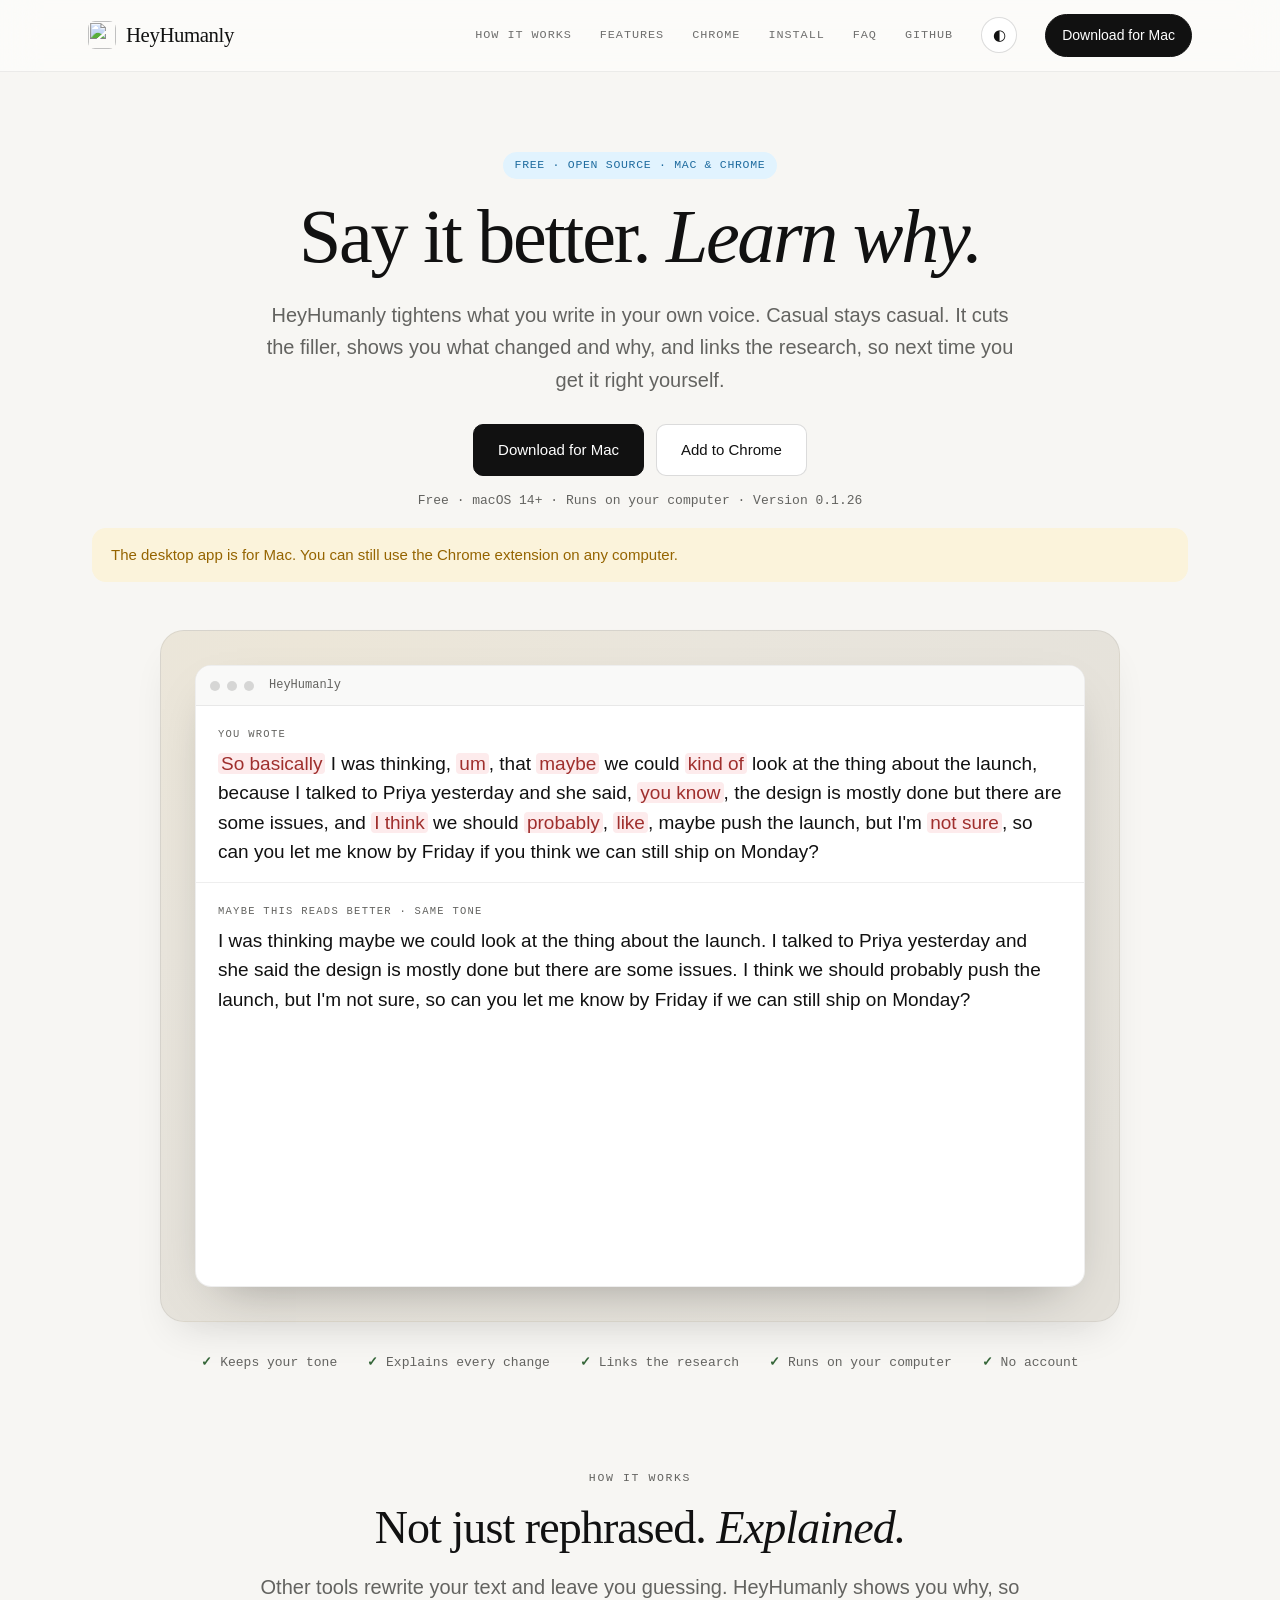
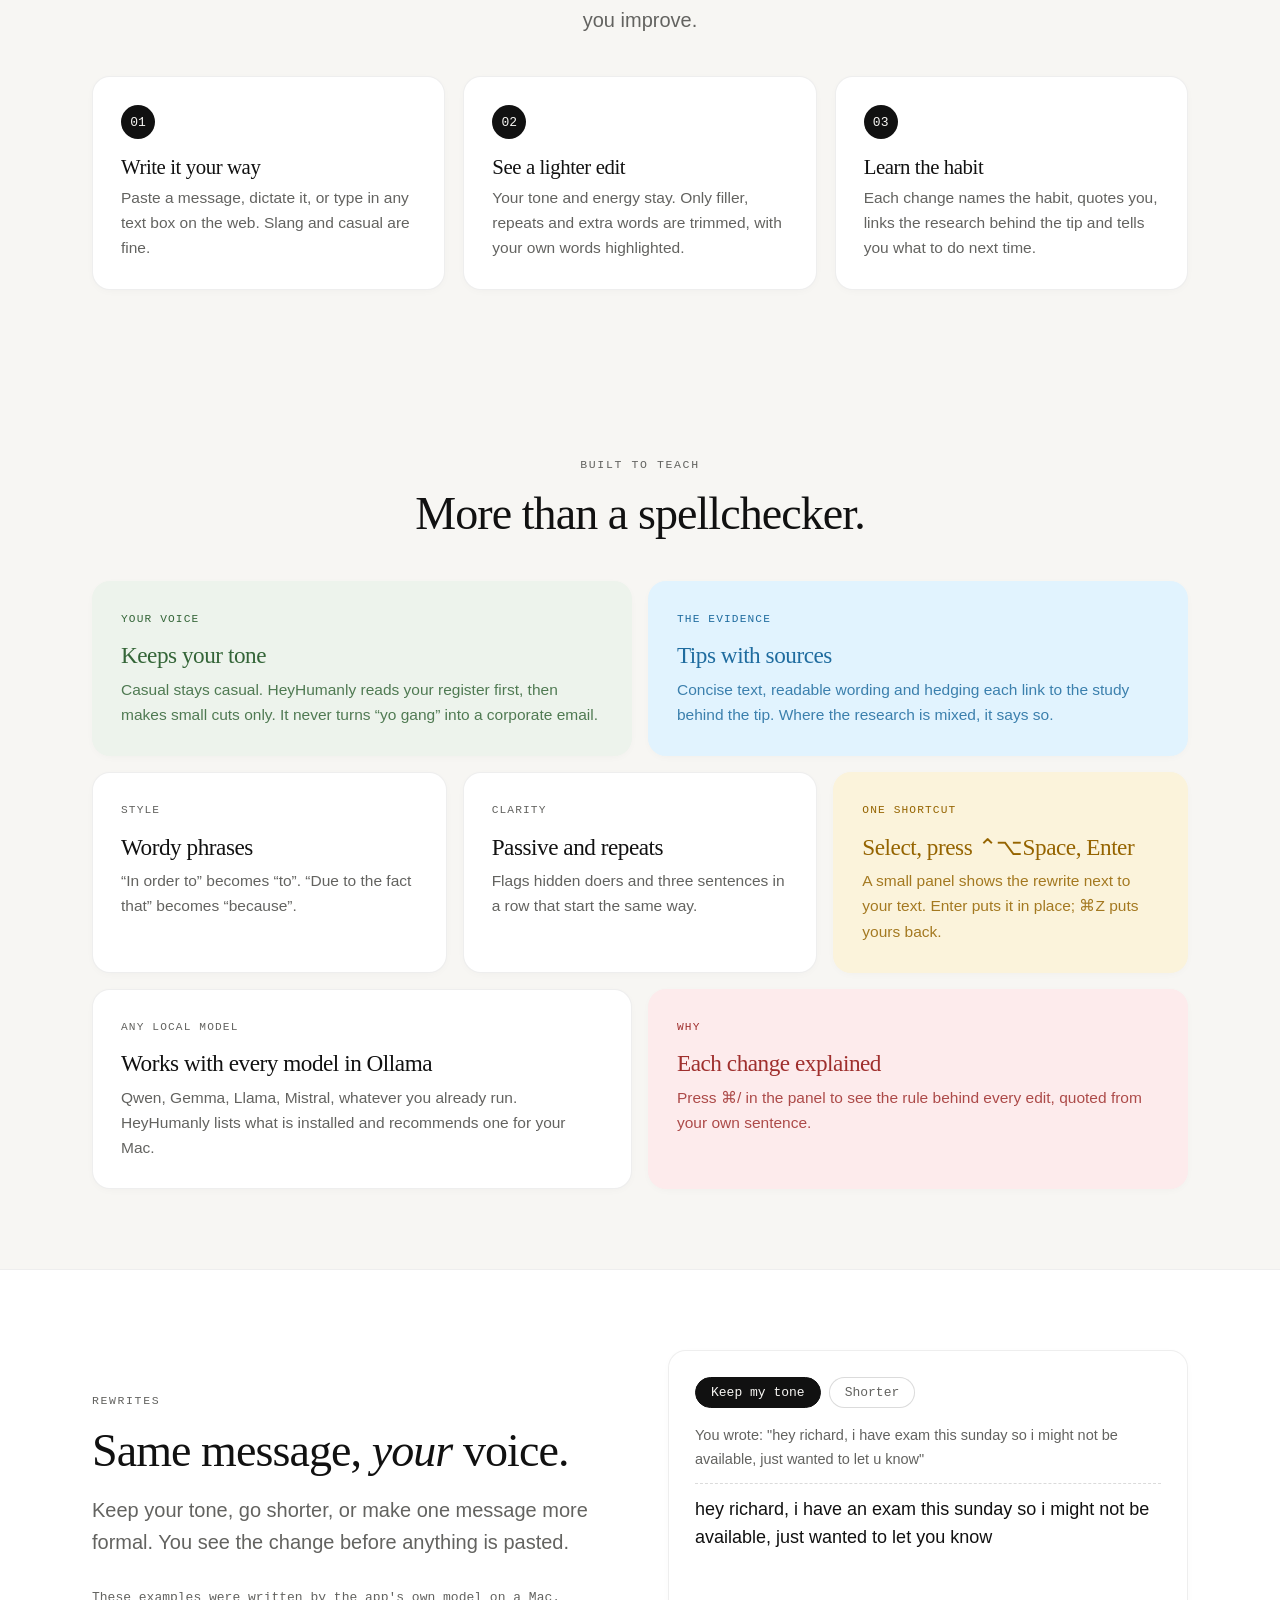
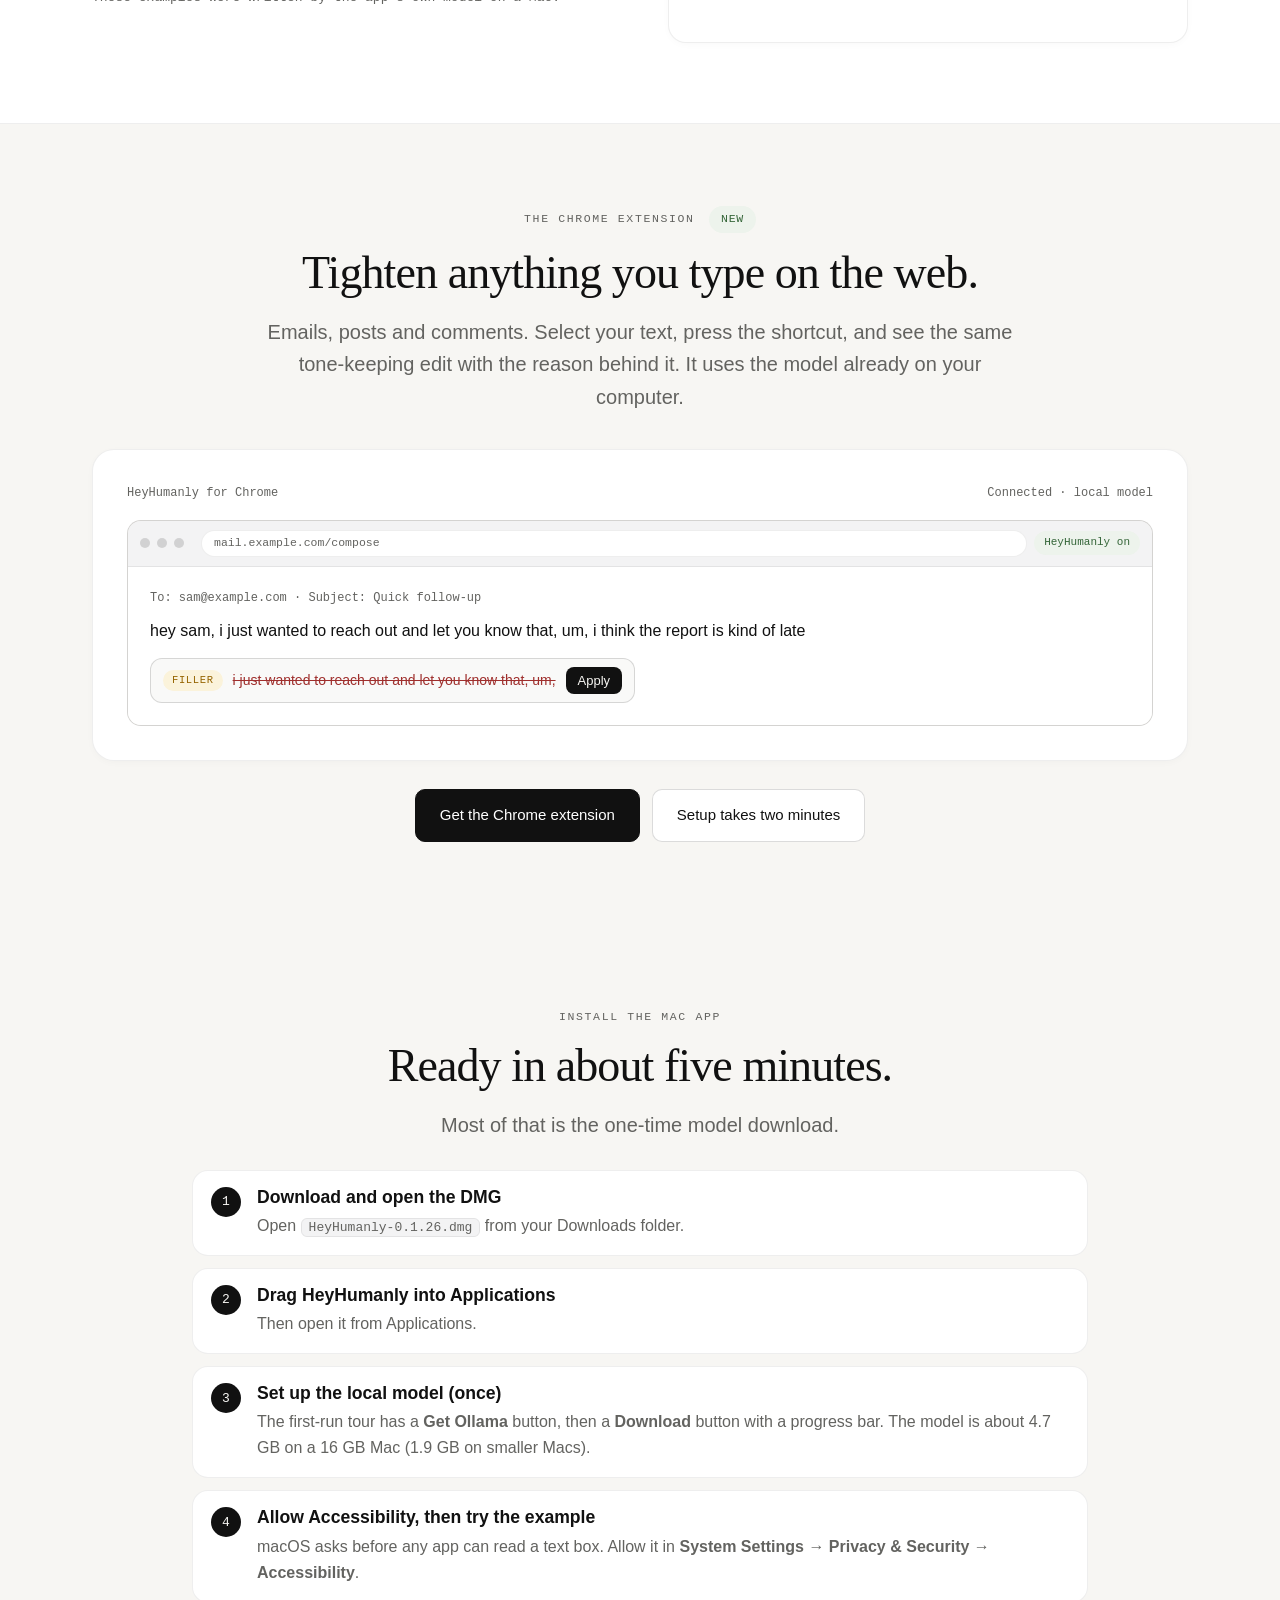
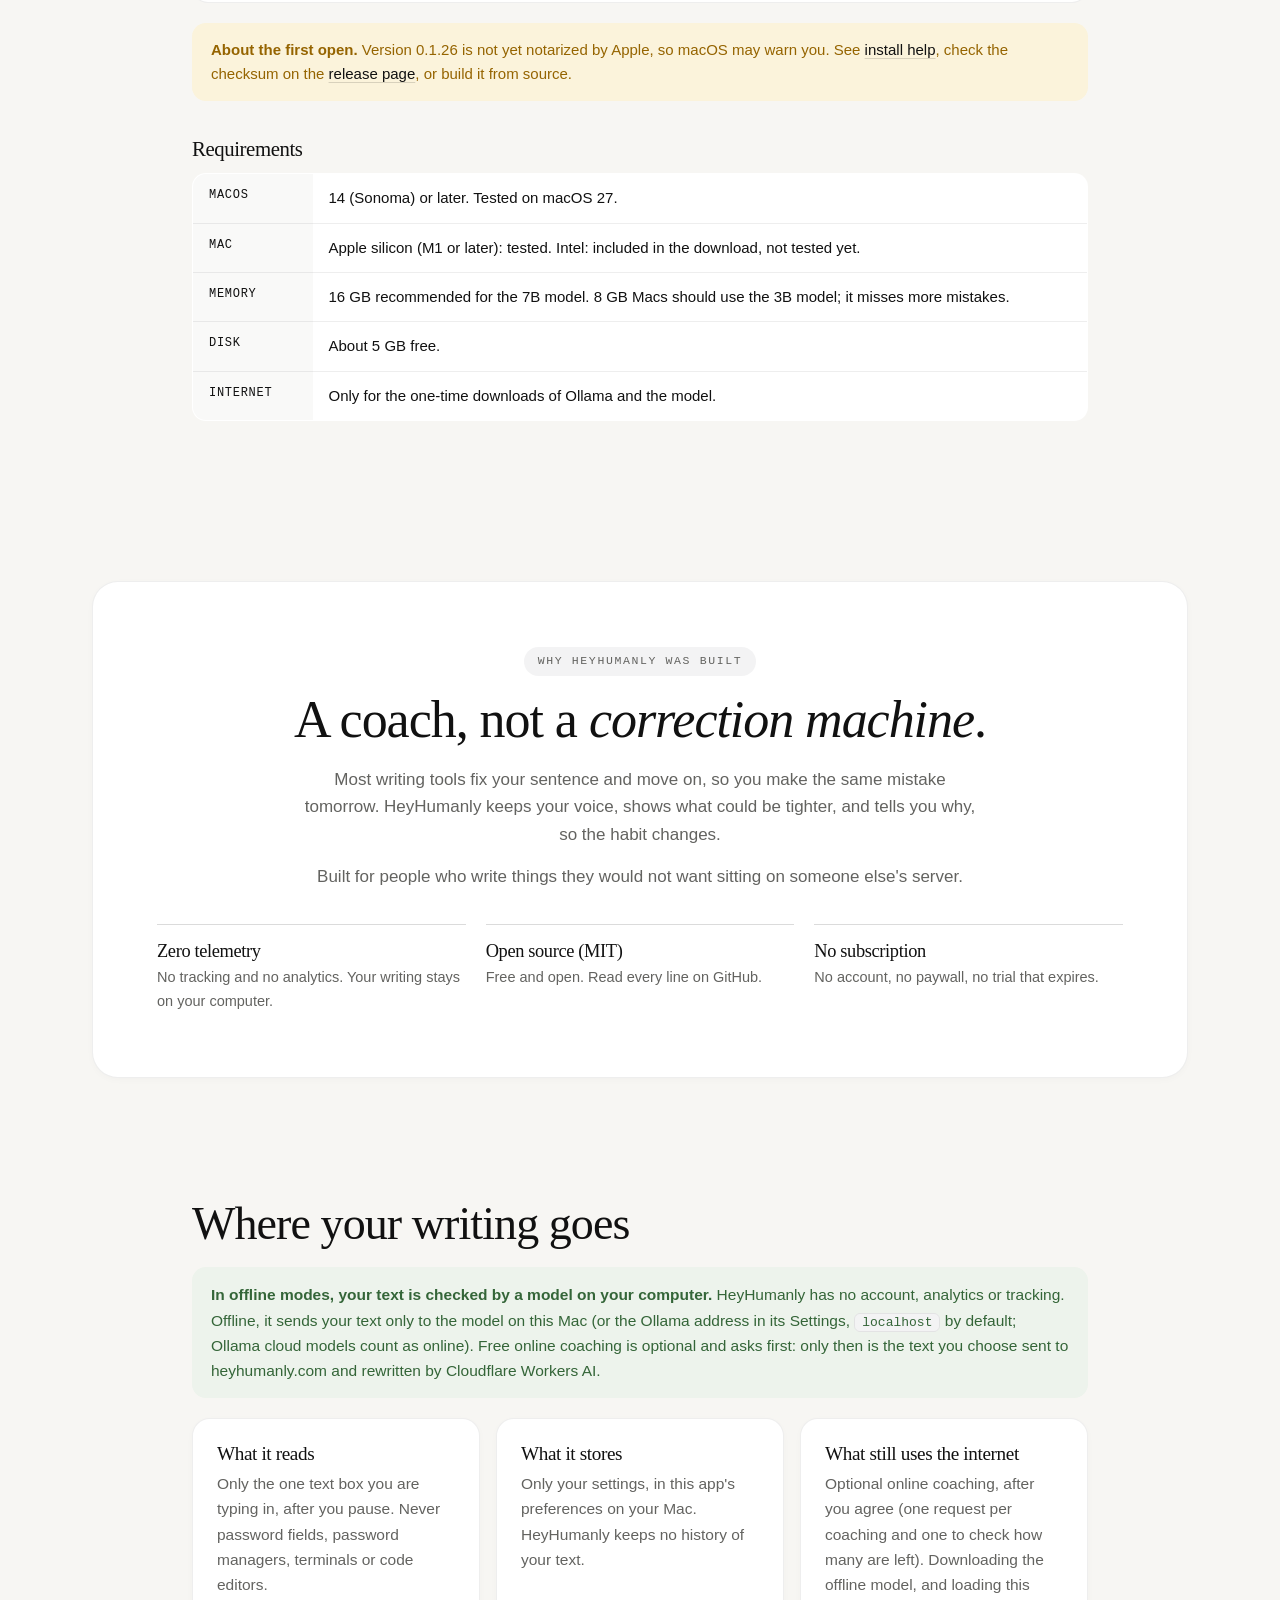
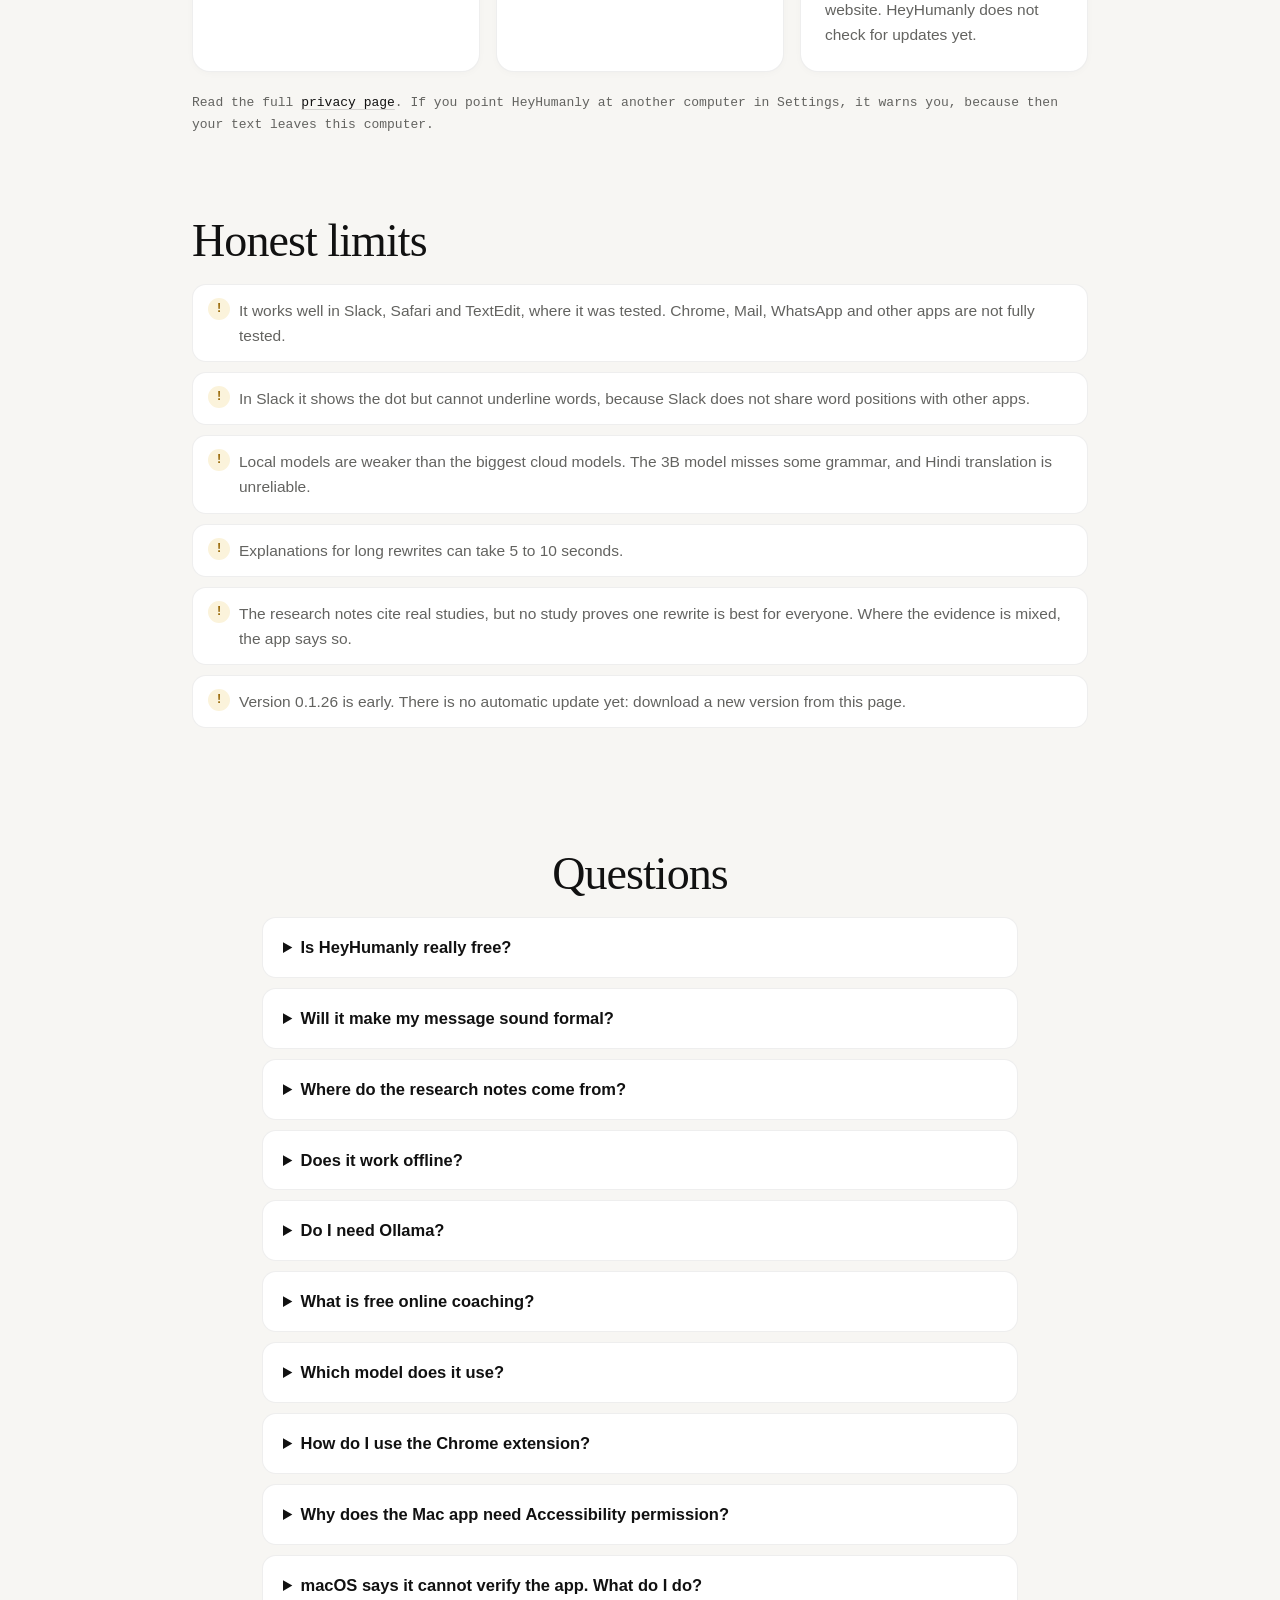
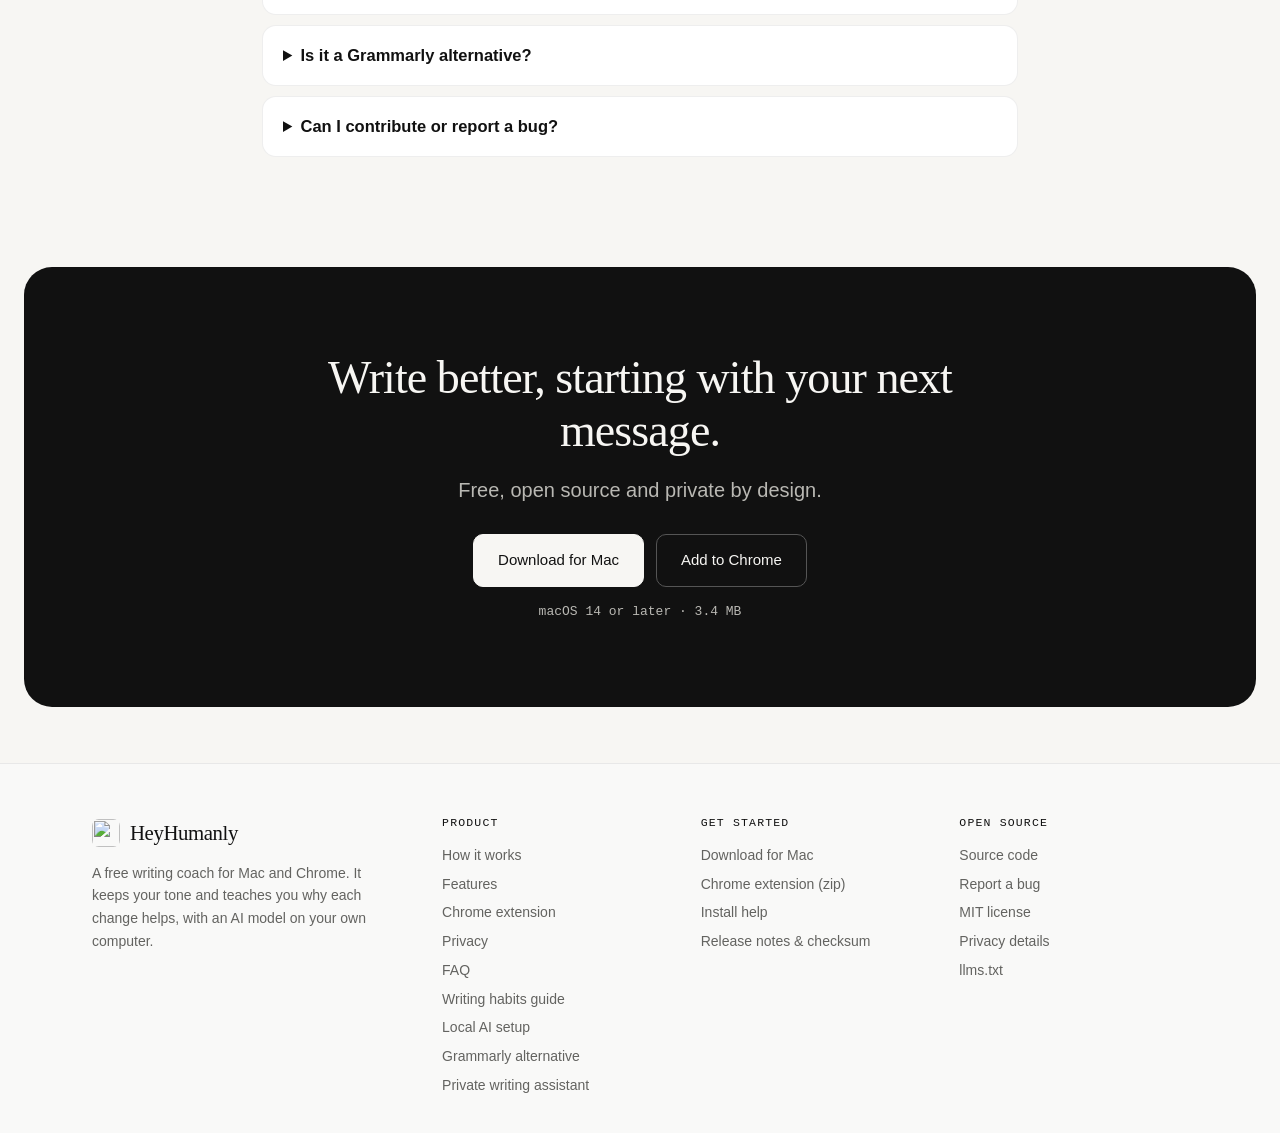
==== commit 81482950: "Prepare v0.1.26: Professional keeps rewrites that add a missing apostrophe Co-Authored-By: Devin AI " ====
--- a/site/index.html
+++ b/site/index.html
@@ -122,15 +122,15 @@
 .show-xs{display:none}
 @media(max-width:480px){.nav{padding:0 16px}nav.links{gap:12px}.brand{font-size:1.15rem}.hide-xs{display:none}.show-xs{display:inline}}
 @media(prefers-reduced-motion:reduce){*{transition:none!important}}
-</style><script type="application/ld+json">{"@context": "https://schema.org", "@graph": [{"@type": "WebSite", "@id": "https://heyhumanly.com/#website", "url": "https://heyhumanly.com/", "name": "HeyHumanly", "alternateName": ["Hey Humanly", "heyhumanly.com"]}, {"@type": "SoftwareApplication", "@id": "https://heyhumanly.com/#app", "name": "HeyHumanly", "alternateName": ["Hey Humanly", "HeyHumanly Mac"], "operatingSystem": "macOS 14 or later, Chrome", "applicationCategory": "EducationalApplication", "softwareVersion": "0.1.25", "downloadUrl": "https://github.com/Kifayath-ulla/heyhumanly/releases/download/v0.1.25/HeyHumanly-0.1.25.dmg", "license": "https://opensource.org/license/mit", "offers": {"@type": "Offer", "price": "0", "priceCurrency": "USD"}, "url": "https://heyhumanly.com/", "sameAs": ["https://github.com/Kifayath-ulla/heyhumanly"], "description": "Free, open-source writing coach for Mac and Chrome that keeps your tone, trims filler and extra words, and explains the habit behind each change with research, using a local AI model.", "author": {"@type": "Person", "name": "Kifayath", "sameAs": "https://github.com/Kifayath-ulla"}, "contributor": [{"@type": "Thing", "name": "Claude", "description": "AI Contributor"}, {"@type": "Thing", "name": "OpenBot", "description": "AI Contributor"}]}, {"@type": "Organization", "@id": "https://heyhumanly.com/#org", "name": "HeyHumanly", "url": "https://heyhumanly.com", "logo": "https://heyhumanly.com/apple-touch-icon.png", "sameAs": ["https://github.com/Kifayath-ulla/heyhumanly"]}, {"@type": "FAQPage", "mainEntity": [{"@type": "Question", "name": "Is HeyHumanly really free?", "acceptedAnswer": {"@type": "Answer", "text": "Yes. The app and the Chrome extension are MIT-licensed and free to use. The only costs are your own disk space and the time to download the model. There is no account or subscription."}}, {"@type": "Question", "name": "Will it make my message sound formal?", "acceptedAnswer": {"@type": "Answer", "text": "No. HeyHumanly reads your register first. A casual message stays casual, and only filler, repeated words and extra words are trimmed. A \"More formal\" button exists for the times you want it."}}, {"@type": "Question", "name": "Where do the research notes come from?", "acceptedAnswer": {"@type": "Answer", "text": "Each tip links to the study or report behind it, such as Nielsen Norman Group's web-reading research and Oppenheimer's 2006 paper on plain writing. Where evidence is mixed, for example on leading with your point, the app says so."}}, {"@type": "Question", "name": "Does it work offline?", "acceptedAnswer": {"@type": "Answer", "text": "Yes, in offline mode: Apple's built-in model on Apple Intelligence Macs, or the offline model HeyHumanly downloads for you (one button, no Terminal). Online coaching is optional and only used after you agree to it."}}, {"@type": "Question", "name": "Do I need Ollama?", "acceptedAnswer": {"@type": "Answer", "text": "No. On Macs with Apple Intelligence, HeyHumanly uses Apple's built-in model. On other Macs you can try a few free online coachings each day, then press Enable unlimited offline coaching and HeyHumanly downloads and runs a local model for you. Already use Ollama? HeyHumanly finds it and can use it."}}, {"@type": "Question", "name": "What is free online coaching?", "acceptedAnswer": {"@type": "Answer", "text": "Up to 10 coachings a day (resets at midnight UTC), for Macs without Apple's built-in model. Only after you agree, the text you choose is sent to heyhumanly.com and rewritten by Cloudflare Workers AI. HeyHumanly does not store or log it, and Cloudflare says it does not keep or train on it. Offline coaching is unlimited and keeps your writing on your Mac."}}, {"@type": "Question", "name": "Which model does it use?", "acceptedAnswer": {"@type": "Answer", "text": "Any model in Ollama. On a Mac with 12 GB of memory or more it recommends Qwen 2.5 7B (Apache-2.0 license, about 4.7 GB). On smaller Macs it recommends Qwen 2.5 3B (about 1.9 GB). You can pick any installed model in Settings."}}, {"@type": "Question", "name": "How do I use the Chrome extension?", "acceptedAnswer": {"@type": "Answer", "text": "Install it, allow it to reach Ollama on your computer (one button in the Mac app's Settings, or one Terminal command, explained on the extension page), then select text in any text box and press the shortcut. It shows the edit, the reason and the research, and lets you apply or copy it."}}, {"@type": "Question", "name": "Why does the Mac app need Accessibility permission?", "acceptedAnswer": {"@type": "Answer", "text": "macOS only lets an app read a text box in another app if you allow it. HeyHumanly uses it to read the one box you are typing in, and to paste a fix you accepted. Without it, the coach window still works with text you type or paste into it."}}, {"@type": "Question", "name": "macOS says it cannot verify the app. What do I do?", "acceptedAnswer": {"@type": "Answer", "text": "That is expected for this early version, which is not notarized by Apple. See the install help page for the steps, and verify the checksum first."}}, {"@type": "Question", "name": "Is it a Grammarly alternative?", "acceptedAnswer": {"@type": "Answer", "text": "It does a similar job of marking mistakes, but its main aim is teaching: it keeps your tone, explains the rule, links the research, and runs on a local model instead of a cloud service."}}, {"@type": "Question", "name": "Can I contribute or report a bug?", "acceptedAnswer": {"@type": "Answer", "text": "Yes. The code is on GitHub. Open an issue for bugs. Do not paste private text into public issues."}}]}]}</script></head><body><a class="skip" href="#main">Skip to content</a>
+</style><script type="application/ld+json">{"@context": "https://schema.org", "@graph": [{"@type": "WebSite", "@id": "https://heyhumanly.com/#website", "url": "https://heyhumanly.com/", "name": "HeyHumanly", "alternateName": ["Hey Humanly", "heyhumanly.com"]}, {"@type": "SoftwareApplication", "@id": "https://heyhumanly.com/#app", "name": "HeyHumanly", "alternateName": ["Hey Humanly", "HeyHumanly Mac"], "operatingSystem": "macOS 14 or later, Chrome", "applicationCategory": "EducationalApplication", "softwareVersion": "0.1.26", "downloadUrl": "https://github.com/Kifayath-ulla/heyhumanly/releases/download/v0.1.26/HeyHumanly-0.1.26.dmg", "license": "https://opensource.org/license/mit", "offers": {"@type": "Offer", "price": "0", "priceCurrency": "USD"}, "url": "https://heyhumanly.com/", "sameAs": ["https://github.com/Kifayath-ulla/heyhumanly"], "description": "Free, open-source writing coach for Mac and Chrome that keeps your tone, trims filler and extra words, and explains the habit behind each change with research, using a local AI model.", "author": {"@type": "Person", "name": "Kifayath", "sameAs": "https://github.com/Kifayath-ulla"}, "contributor": [{"@type": "Thing", "name": "Claude", "description": "AI Contributor"}, {"@type": "Thing", "name": "OpenBot", "description": "AI Contributor"}]}, {"@type": "Organization", "@id": "https://heyhumanly.com/#org", "name": "HeyHumanly", "url": "https://heyhumanly.com", "logo": "https://heyhumanly.com/apple-touch-icon.png", "sameAs": ["https://github.com/Kifayath-ulla/heyhumanly"]}, {"@type": "FAQPage", "mainEntity": [{"@type": "Question", "name": "Is HeyHumanly really free?", "acceptedAnswer": {"@type": "Answer", "text": "Yes. The app and the Chrome extension are MIT-licensed and free to use. The only costs are your own disk space and the time to download the model. There is no account or subscription."}}, {"@type": "Question", "name": "Will it make my message sound formal?", "acceptedAnswer": {"@type": "Answer", "text": "No. HeyHumanly reads your register first. A casual message stays casual, and only filler, repeated words and extra words are trimmed. A \"More formal\" button exists for the times you want it."}}, {"@type": "Question", "name": "Where do the research notes come from?", "acceptedAnswer": {"@type": "Answer", "text": "Each tip links to the study or report behind it, such as Nielsen Norman Group's web-reading research and Oppenheimer's 2006 paper on plain writing. Where evidence is mixed, for example on leading with your point, the app says so."}}, {"@type": "Question", "name": "Does it work offline?", "acceptedAnswer": {"@type": "Answer", "text": "Yes, in offline mode: Apple's built-in model on Apple Intelligence Macs, or the offline model HeyHumanly downloads for you (one button, no Terminal). Online coaching is optional and only used after you agree to it."}}, {"@type": "Question", "name": "Do I need Ollama?", "acceptedAnswer": {"@type": "Answer", "text": "No. On Macs with Apple Intelligence, HeyHumanly uses Apple's built-in model. On other Macs you can try a few free online coachings each day, then press Enable unlimited offline coaching and HeyHumanly downloads and runs a local model for you. Already use Ollama? HeyHumanly finds it and can use it."}}, {"@type": "Question", "name": "What is free online coaching?", "acceptedAnswer": {"@type": "Answer", "text": "Up to 10 coachings a day (resets at midnight UTC), for Macs without Apple's built-in model. Only after you agree, the text you choose is sent to heyhumanly.com and rewritten by Cloudflare Workers AI. HeyHumanly does not store or log it, and Cloudflare says it does not keep or train on it. Offline coaching is unlimited and keeps your writing on your Mac."}}, {"@type": "Question", "name": "Which model does it use?", "acceptedAnswer": {"@type": "Answer", "text": "Any model in Ollama. On a Mac with 12 GB of memory or more it recommends Qwen 2.5 7B (Apache-2.0 license, about 4.7 GB). On smaller Macs it recommends Qwen 2.5 3B (about 1.9 GB). You can pick any installed model in Settings."}}, {"@type": "Question", "name": "How do I use the Chrome extension?", "acceptedAnswer": {"@type": "Answer", "text": "Install it, allow it to reach Ollama on your computer (one button in the Mac app's Settings, or one Terminal command, explained on the extension page), then select text in any text box and press the shortcut. It shows the edit, the reason and the research, and lets you apply or copy it."}}, {"@type": "Question", "name": "Why does the Mac app need Accessibility permission?", "acceptedAnswer": {"@type": "Answer", "text": "macOS only lets an app read a text box in another app if you allow it. HeyHumanly uses it to read the one box you are typing in, and to paste a fix you accepted. Without it, the coach window still works with text you type or paste into it."}}, {"@type": "Question", "name": "macOS says it cannot verify the app. What do I do?", "acceptedAnswer": {"@type": "Answer", "text": "That is expected for this early version, which is not notarized by Apple. See the install help page for the steps, and verify the checksum first."}}, {"@type": "Question", "name": "Is it a Grammarly alternative?", "acceptedAnswer": {"@type": "Answer", "text": "It does a similar job of marking mistakes, but its main aim is teaching: it keeps your tone, explains the rule, links the research, and runs on a local model instead of a cloud service."}}, {"@type": "Question", "name": "Can I contribute or report a bug?", "acceptedAnswer": {"@type": "Answer", "text": "Yes. The code is on GitHub. Open an issue for bugs. Do not paste private text into public issues."}}]}]}</script></head><body><a class="skip" href="#main">Skip to content</a>
 <header class="top" id="top"><div class="nav"><a class="brand" href="/"><img src="/favicon.png" alt="" width="28" height="28">HeyHumanly</a>
-<nav class="links" aria-label="Main"><a class="hide-s" href="/#how">How it works</a><a class="hide-s" href="/#features">Features</a><a class="hide-s" href="/extension/">Chrome</a><a class="hide-s" href="/install/">Install</a><a class="hide-s" href="/#faq">FAQ</a><a class="hide-s" href="https://github.com/Kifayath-ulla/heyhumanly">GitHub</a><button class="tg" id="tg" type="button" aria-label="Switch between light and dark theme">◐</button><a class="btn sm dl" href="https://github.com/Kifayath-ulla/heyhumanly/releases/download/v0.1.25/HeyHumanly-0.1.25.dmg" data-dl><span class="hide-xs">Download for Mac</span><span class="show-xs">Download</span></a></nav></div></header>
+<nav class="links" aria-label="Main"><a class="hide-s" href="/#how">How it works</a><a class="hide-s" href="/#features">Features</a><a class="hide-s" href="/extension/">Chrome</a><a class="hide-s" href="/install/">Install</a><a class="hide-s" href="/#faq">FAQ</a><a class="hide-s" href="https://github.com/Kifayath-ulla/heyhumanly">GitHub</a><button class="tg" id="tg" type="button" aria-label="Switch between light and dark theme">◐</button><a class="btn sm dl" href="https://github.com/Kifayath-ulla/heyhumanly/releases/download/v0.1.26/HeyHumanly-0.1.26.dmg" data-dl><span class="hide-xs">Download for Mac</span><span class="show-xs">Download</span></a></nav></div></header>
 <main id="main">
 <div class="wrap hero"><span class="badge">Free · Open source · Mac &amp; Chrome</span><div style="height:18px"></div>
 <h1>Say it better. <em>Learn why.</em></h1>
 <p class="lede">HeyHumanly tightens what you write in your own voice. Casual stays casual. It cuts the filler, shows you what changed and why, and links the research, so next time you get it right yourself.</p>
-<div class="cta"><a class="btn dl" href="https://github.com/Kifayath-ulla/heyhumanly/releases/download/v0.1.25/HeyHumanly-0.1.25.dmg" data-dl>Download for Mac</a><a class="btn ghost" href="/extension/">Add to Chrome</a></div>
-<p class="fine">Free · macOS 14+ · Runs on your computer · Version 0.1.25</p>
+<div class="cta"><a class="btn dl" href="https://github.com/Kifayath-ulla/heyhumanly/releases/download/v0.1.26/HeyHumanly-0.1.26.dmg" data-dl>Download for Mac</a><a class="btn ghost" href="/extension/">Add to Chrome</a></div>
+<p class="fine">Free · macOS 14+ · Runs on your computer · Version 0.1.26</p>
 <p class="note" id="notmac" role="note">The desktop app is for Mac. You can still use the Chrome extension on any computer.</p>
 <div class="stage" aria-label="Animated example of HeyHumanly tightening a rambling message and explaining why"><div class="win"><div class="top"><i></i><i></i><i></i><span>HeyHumanly</span></div>
 <div class="body"><div class="lab">You wrote</div><div id="demo-text" aria-live="polite"></div></div>
@@ -190,11 +190,11 @@
 <section id="setup"><div class="wrap center"><span class="eyebrow">Install the Mac app</span><h2>Ready in about five minutes.</h2>
 <p class="lede">Most of that is the one-time model download.</p>
 <ol class="steps">
-<li><h3>Download and open the DMG</h3><p>Open <code>HeyHumanly-0.1.25.dmg</code> from your Downloads folder.</p></li>
+<li><h3>Download and open the DMG</h3><p>Open <code>HeyHumanly-0.1.26.dmg</code> from your Downloads folder.</p></li>
 <li><h3>Drag HeyHumanly into Applications</h3><p>Then open it from Applications.</p></li>
 <li><h3>Set up the local model (once)</h3><p>The first-run tour has a <b>Get Ollama</b> button, then a <b>Download</b> button with a progress bar. The model is about 4.7 GB on a 16 GB Mac (1.9 GB on smaller Macs).</p></li>
 <li><h3>Allow Accessibility, then try the example</h3><p>macOS asks before any app can read a text box. Allow it in <b>System Settings → Privacy &amp; Security → Accessibility</b>.</p></li></ol>
-<p class="note" style="margin-top:20px"><b>About the first open.</b> Version 0.1.25 is not yet notarized by Apple, so macOS may warn you. See <a href="/install/#gatekeeper">install help</a>, check the checksum on the <a href="https://github.com/Kifayath-ulla/heyhumanly/releases/tag/v0.1.25">release page</a>, or build it from source.</p>
+<p class="note" style="margin-top:20px"><b>About the first open.</b> Version 0.1.26 is not yet notarized by Apple, so macOS may warn you. See <a href="/install/#gatekeeper">install help</a>, check the checksum on the <a href="https://github.com/Kifayath-ulla/heyhumanly/releases/tag/v0.1.26">release page</a>, or build it from source.</p>
 <h3 style="margin:36px 0 12px;text-align:left">Requirements</h3>
 <table><tr><th>macOS</th><td>14 (Sonoma) or later. Tested on macOS 27.</td></tr>
 <tr><th>Mac</th><td>Apple silicon (M1 or later): tested. Intel: included in the download, not tested yet.</td></tr>
@@ -219,12 +219,12 @@
 <li>Local models are weaker than the biggest cloud models. The 3B model misses some grammar, and Hindi translation is unreliable.</li>
 <li>Explanations for long rewrites can take 5 to 10 seconds.</li>
 <li>The research notes cite real studies, but no study proves one rewrite is best for everyone. Where the evidence is mixed, the app says so.</li>
-<li>Version 0.1.25 is early. There is no automatic update yet: download a new version from this page.</li></ul></div></section><section id="faq"><div class="wrap" style="max-width:820px"><h2 class="center">Questions</h2><details><summary>Is HeyHumanly really free?</summary><p>Yes. The app and the Chrome extension are MIT-licensed and free to use. The only costs are your own disk space and the time to download the model. There is no account or subscription.</p></details><details><summary>Will it make my message sound formal?</summary><p>No. HeyHumanly reads your register first. A casual message stays casual, and only filler, repeated words and extra words are trimmed. A "More formal" button exists for the times you want it.</p></details><details><summary>Where do the research notes come from?</summary><p>Each tip links to the study or report behind it, such as Nielsen Norman Group's web-reading research and Oppenheimer's 2006 paper on plain writing. Where evidence is mixed, for example on leading with your point, the app says so.</p></details><details><summary>Does it work offline?</summary><p>Yes, in offline mode: Apple's built-in model on Apple Intelligence Macs, or the offline model HeyHumanly downloads for you (one button, no Terminal). Online coaching is optional and only used after you agree to it.</p></details><details><summary>Do I need Ollama?</summary><p>No. On Macs with Apple Intelligence, HeyHumanly uses Apple's built-in model. On other Macs you can try a few free online coachings each day, then press Enable unlimited offline coaching and HeyHumanly downloads and runs a local model for you. Already use Ollama? HeyHumanly finds it and can use it.</p></details><details><summary>What is free online coaching?</summary><p>Up to 10 coachings a day (resets at midnight UTC), for Macs without Apple's built-in model. Only after you agree, the text you choose is sent to heyhumanly.com and rewritten by Cloudflare Workers AI. HeyHumanly does not store or log it, and Cloudflare says it does not keep or train on it. Offline coaching is unlimited and keeps your writing on your Mac.</p></details><details><summary>Which model does it use?</summary><p>Any model in Ollama. On a Mac with 12 GB of memory or more it recommends Qwen 2.5 7B (Apache-2.0 license, about 4.7 GB). On smaller Macs it recommends Qwen 2.5 3B (about 1.9 GB). You can pick any installed model in Settings.</p></details><details><summary>How do I use the Chrome extension?</summary><p>Install it, allow it to reach Ollama on your computer (one button in the Mac app's Settings, or one Terminal command, explained on the extension page), then select text in any text box and press the shortcut. It shows the edit, the reason and the research, and lets you apply or copy it.</p></details><details><summary>Why does the Mac app need Accessibility permission?</summary><p>macOS only lets an app read a text box in another app if you allow it. HeyHumanly uses it to read the one box you are typing in, and to paste a fix you accepted. Without it, the coach window still works with text you type or paste into it.</p></details><details><summary>macOS says it cannot verify the app. What do I do?</summary><p>That is expected for this early version, which is not notarized by Apple. See the install help page for the steps, and verify the checksum first.</p></details><details><summary>Is it a Grammarly alternative?</summary><p>It does a similar job of marking mistakes, but its main aim is teaching: it keeps your tone, explains the rule, links the research, and runs on a local model instead of a cloud service.</p></details><details><summary>Can I contribute or report a bug?</summary><p>Yes. The code is on <a href='https://github.com/Kifayath-ulla/heyhumanly'>GitHub</a>. Open an issue for bugs. Do not paste private text into public issues.</p></details></div></section><div class="final"><h2>Write better, starting with your next message.</h2><p class="lede">Free, open source and private by design.</p><div class="cta"><a class="btn cream dl" href="https://github.com/Kifayath-ulla/heyhumanly/releases/download/v0.1.25/HeyHumanly-0.1.25.dmg" data-dl>Download for Mac</a><a class="btn cream" style="background:transparent;color:#f7f6f3!important;border-color:#555" href="/extension/">Add to Chrome</a></div><p class="fine" style="color:#b9b8b3">macOS 14 or later · 3.4 MB</p></div></main>
+<li>Version 0.1.26 is early. There is no automatic update yet: download a new version from this page.</li></ul></div></section><section id="faq"><div class="wrap" style="max-width:820px"><h2 class="center">Questions</h2><details><summary>Is HeyHumanly really free?</summary><p>Yes. The app and the Chrome extension are MIT-licensed and free to use. The only costs are your own disk space and the time to download the model. There is no account or subscription.</p></details><details><summary>Will it make my message sound formal?</summary><p>No. HeyHumanly reads your register first. A casual message stays casual, and only filler, repeated words and extra words are trimmed. A "More formal" button exists for the times you want it.</p></details><details><summary>Where do the research notes come from?</summary><p>Each tip links to the study or report behind it, such as Nielsen Norman Group's web-reading research and Oppenheimer's 2006 paper on plain writing. Where evidence is mixed, for example on leading with your point, the app says so.</p></details><details><summary>Does it work offline?</summary><p>Yes, in offline mode: Apple's built-in model on Apple Intelligence Macs, or the offline model HeyHumanly downloads for you (one button, no Terminal). Online coaching is optional and only used after you agree to it.</p></details><details><summary>Do I need Ollama?</summary><p>No. On Macs with Apple Intelligence, HeyHumanly uses Apple's built-in model. On other Macs you can try a few free online coachings each day, then press Enable unlimited offline coaching and HeyHumanly downloads and runs a local model for you. Already use Ollama? HeyHumanly finds it and can use it.</p></details><details><summary>What is free online coaching?</summary><p>Up to 10 coachings a day (resets at midnight UTC), for Macs without Apple's built-in model. Only after you agree, the text you choose is sent to heyhumanly.com and rewritten by Cloudflare Workers AI. HeyHumanly does not store or log it, and Cloudflare says it does not keep or train on it. Offline coaching is unlimited and keeps your writing on your Mac.</p></details><details><summary>Which model does it use?</summary><p>Any model in Ollama. On a Mac with 12 GB of memory or more it recommends Qwen 2.5 7B (Apache-2.0 license, about 4.7 GB). On smaller Macs it recommends Qwen 2.5 3B (about 1.9 GB). You can pick any installed model in Settings.</p></details><details><summary>How do I use the Chrome extension?</summary><p>Install it, allow it to reach Ollama on your computer (one button in the Mac app's Settings, or one Terminal command, explained on the extension page), then select text in any text box and press the shortcut. It shows the edit, the reason and the research, and lets you apply or copy it.</p></details><details><summary>Why does the Mac app need Accessibility permission?</summary><p>macOS only lets an app read a text box in another app if you allow it. HeyHumanly uses it to read the one box you are typing in, and to paste a fix you accepted. Without it, the coach window still works with text you type or paste into it.</p></details><details><summary>macOS says it cannot verify the app. What do I do?</summary><p>That is expected for this early version, which is not notarized by Apple. See the install help page for the steps, and verify the checksum first.</p></details><details><summary>Is it a Grammarly alternative?</summary><p>It does a similar job of marking mistakes, but its main aim is teaching: it keeps your tone, explains the rule, links the research, and runs on a local model instead of a cloud service.</p></details><details><summary>Can I contribute or report a bug?</summary><p>Yes. The code is on <a href='https://github.com/Kifayath-ulla/heyhumanly'>GitHub</a>. Open an issue for bugs. Do not paste private text into public issues.</p></details></div></section><div class="final"><h2>Write better, starting with your next message.</h2><p class="lede">Free, open source and private by design.</p><div class="cta"><a class="btn cream dl" href="https://github.com/Kifayath-ulla/heyhumanly/releases/download/v0.1.26/HeyHumanly-0.1.26.dmg" data-dl>Download for Mac</a><a class="btn cream" style="background:transparent;color:#f7f6f3!important;border-color:#555" href="/extension/">Add to Chrome</a></div><p class="fine" style="color:#b9b8b3">macOS 14 or later · 3.4 MB</p></div></main>
 <footer><div class="wrap"><div class="fgrid"><div><a class="brand" href="/"><img src="/favicon.png" alt="" width="28" height="28">HeyHumanly</a><p style="margin:12px 0 0;max-width:22em">A free writing coach for Mac and Chrome. It keeps your tone and teaches you why each change helps, with an AI model on your own computer.</p></div>
 <div><h4>Product</h4><a href="/#how">How it works</a><a href="/#features">Features</a><a href="/extension/">Chrome extension</a><a href="/#privacy">Privacy</a><a href="/#faq">FAQ</a><a href="/writing-habits/">Writing habits guide</a><a href="/local-ai-writing-coach-mac/">Local AI setup</a><a href="/grammarly-alternative/">Grammarly alternative</a><a href="/private-writing-assistant/">Private writing assistant</a></div>
-<div><h4>Get started</h4><a href="https://github.com/Kifayath-ulla/heyhumanly/releases/download/v0.1.25/HeyHumanly-0.1.25.dmg" data-dl>Download for Mac</a><a href="https://github.com/Kifayath-ulla/heyhumanly/releases/download/v0.1.25/HeyHumanly-Chrome-0.1.25.zip">Chrome extension (zip)</a><a href="/install/">Install help</a><a href="https://github.com/Kifayath-ulla/heyhumanly/releases/tag/v0.1.25">Release notes &amp; checksum</a></div>
+<div><h4>Get started</h4><a href="https://github.com/Kifayath-ulla/heyhumanly/releases/download/v0.1.26/HeyHumanly-0.1.26.dmg" data-dl>Download for Mac</a><a href="https://github.com/Kifayath-ulla/heyhumanly/releases/download/v0.1.26/HeyHumanly-Chrome-0.1.26.zip">Chrome extension (zip)</a><a href="/install/">Install help</a><a href="https://github.com/Kifayath-ulla/heyhumanly/releases/tag/v0.1.26">Release notes &amp; checksum</a></div>
 <div><h4>Open source</h4><a href="https://github.com/Kifayath-ulla/heyhumanly">Source code</a><a href="https://github.com/Kifayath-ulla/heyhumanly/issues">Report a bug</a><a href="https://github.com/Kifayath-ulla/heyhumanly/blob/main/LICENSE">MIT license</a><a href="/privacy/">Privacy details</a><a href="/llms.txt">llms.txt</a></div></div>
-<div class="legal"><span>HeyHumanly 0.1.25 · MIT License · Mac (macOS 14+) and Chrome</span><span>Design inspired by Lexicon (MIT). Models are separate downloads under their own licenses.</span></div></div></footer>
+<div class="legal"><span>HeyHumanly 0.1.26 · MIT License · Mac (macOS 14+) and Chrome</span><span>Design inspired by Lexicon (MIT). Models are separate downloads under their own licenses.</span></div></div></footer>
 <script>
 (function(){var h=document.getElementById('top');function s(){h.classList.toggle('scrolled',window.scrollY>40)}s();addEventListener('scroll',s,{passive:true});
 var tg=document.getElementById('tg');tg.addEventListener('click',function(){var r=document.documentElement,n=r.getAttribute('data-theme')==='dark'?'light':'dark';r.setAttribute('data-theme',n);try{localStorage.setItem('hhtheme',n)}catch(e){}});
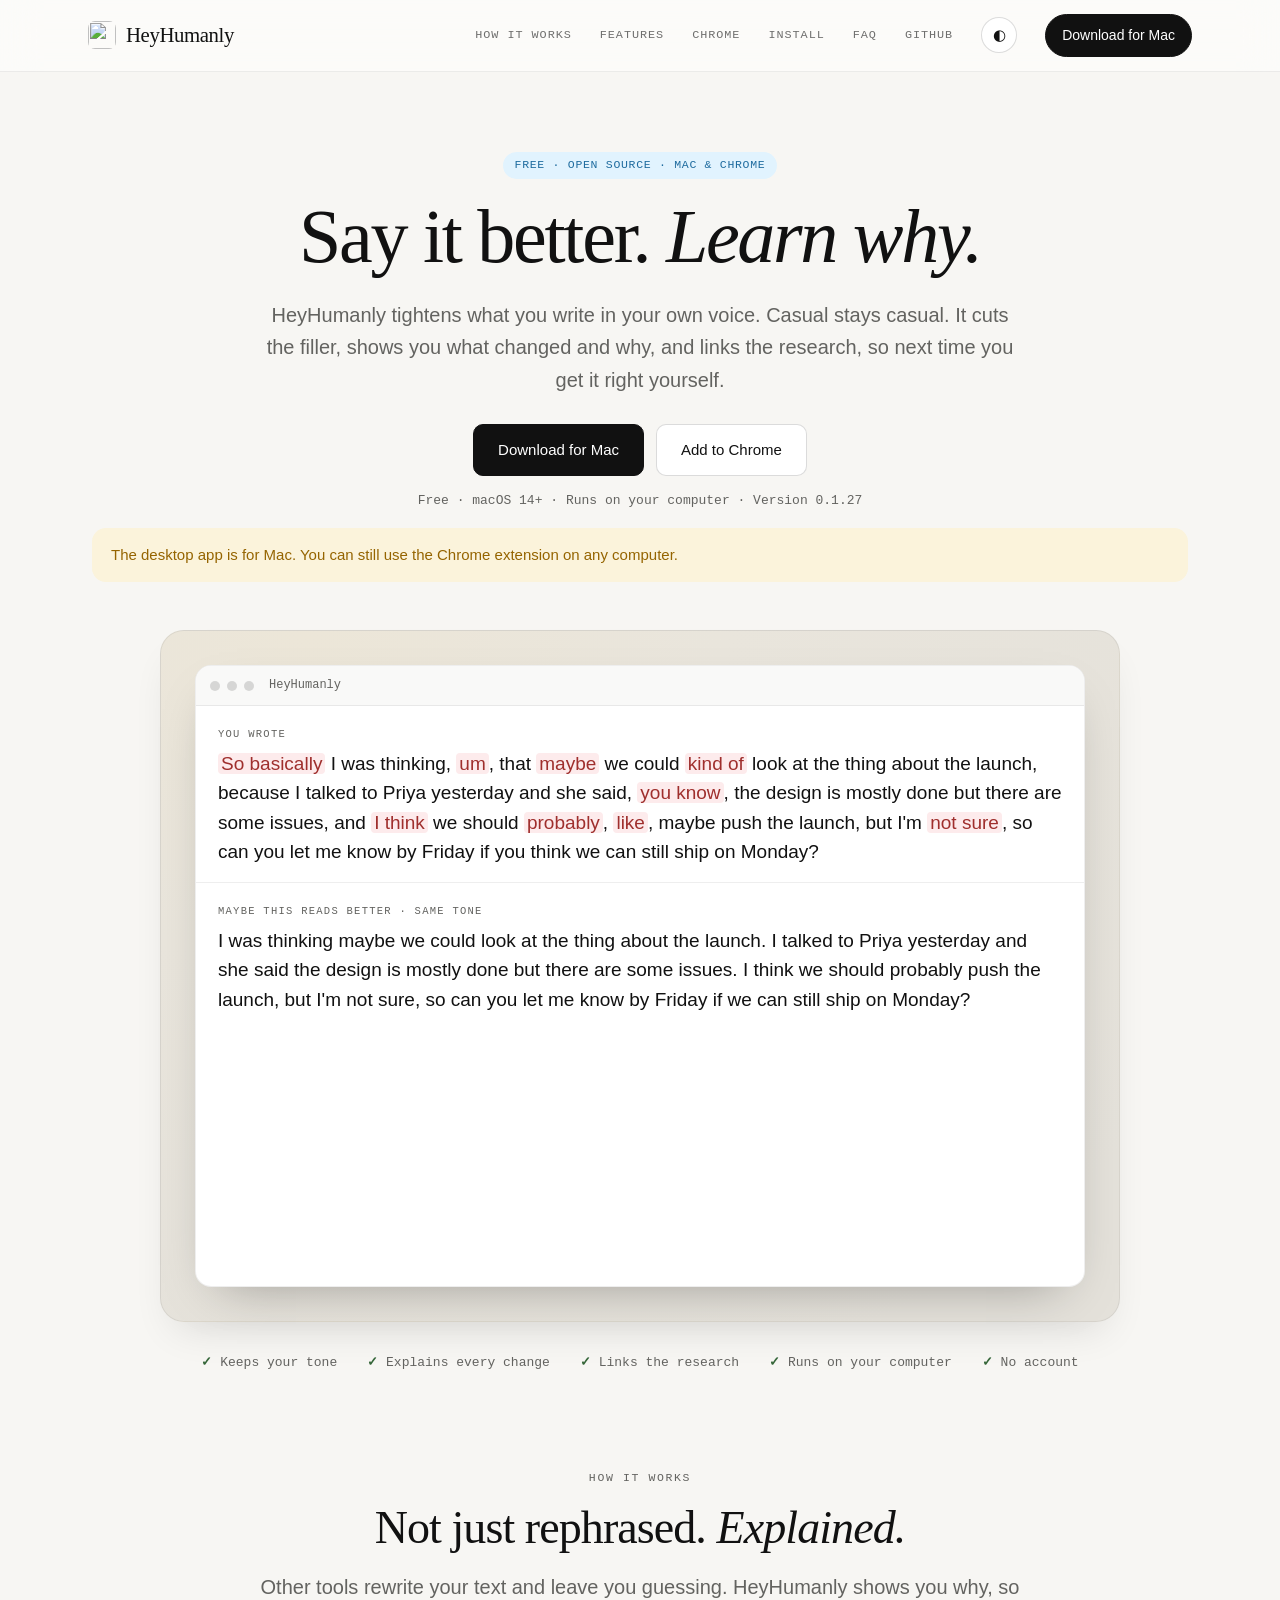
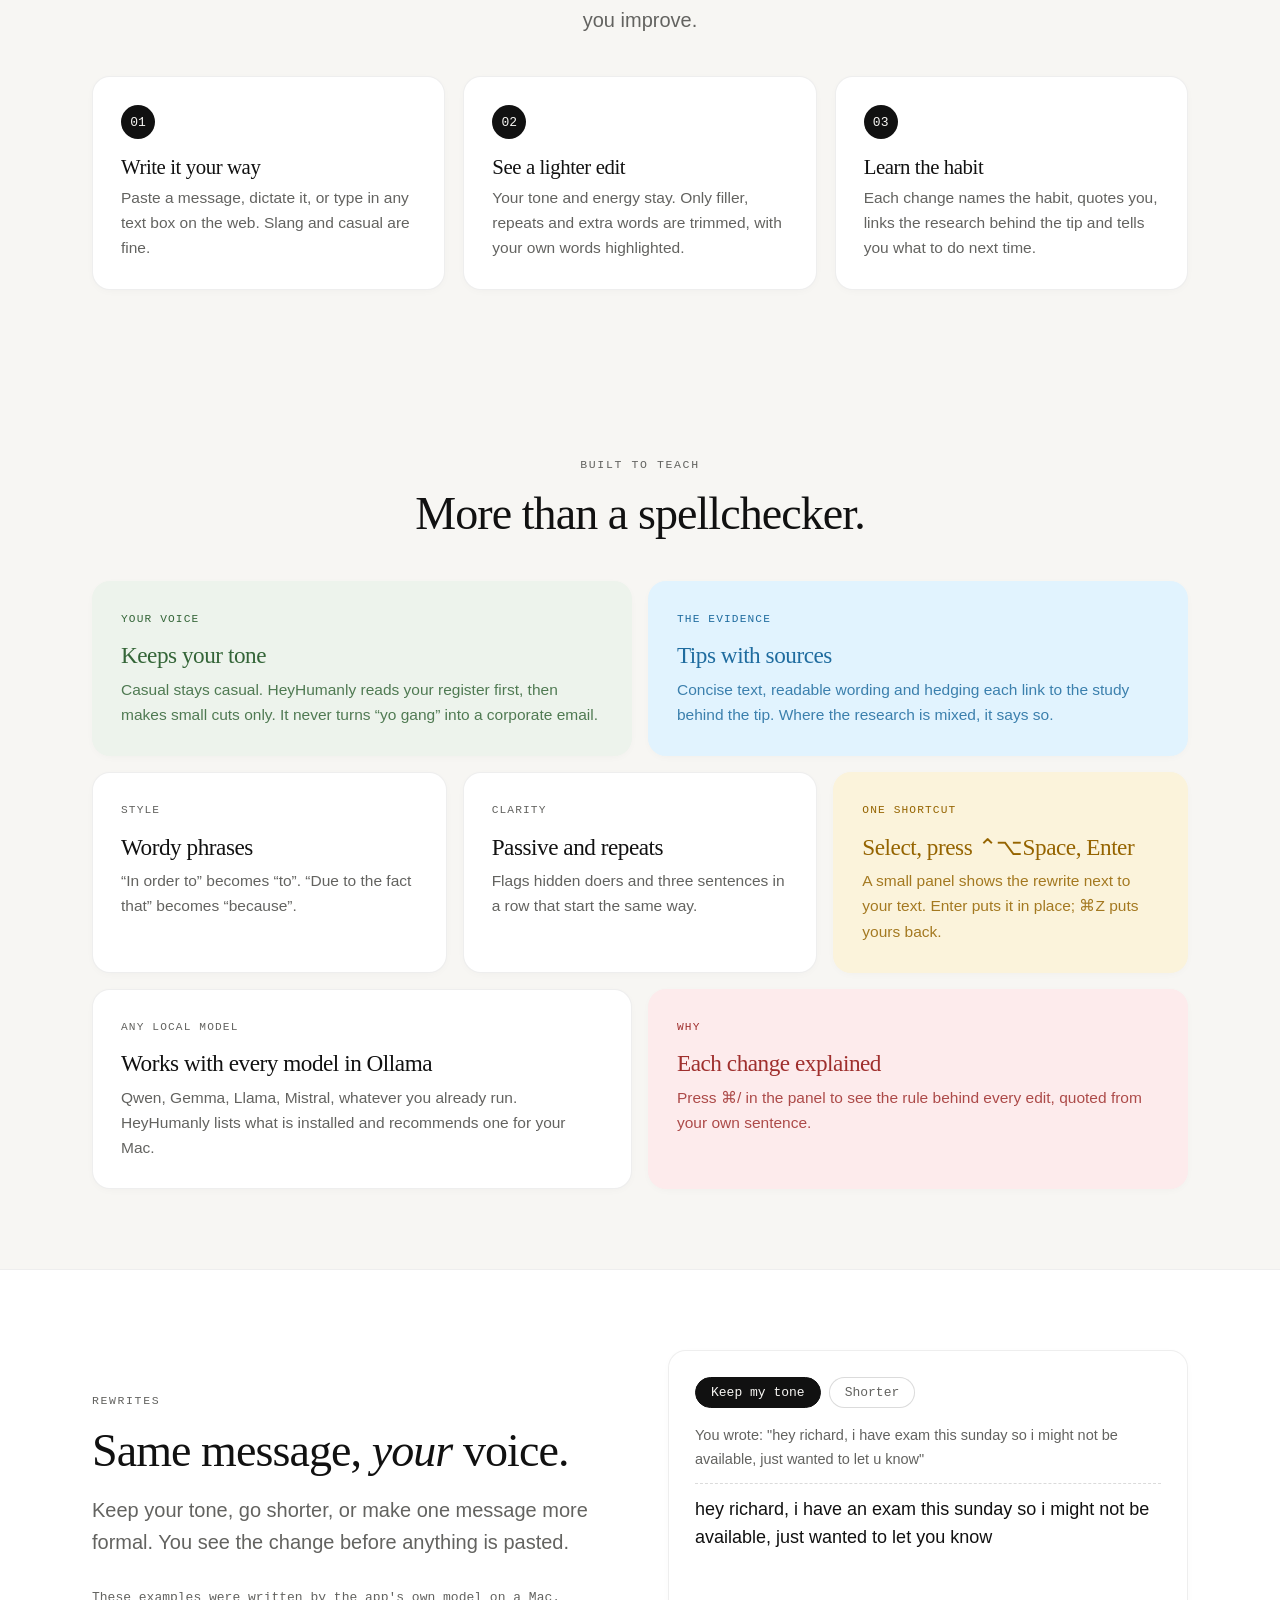
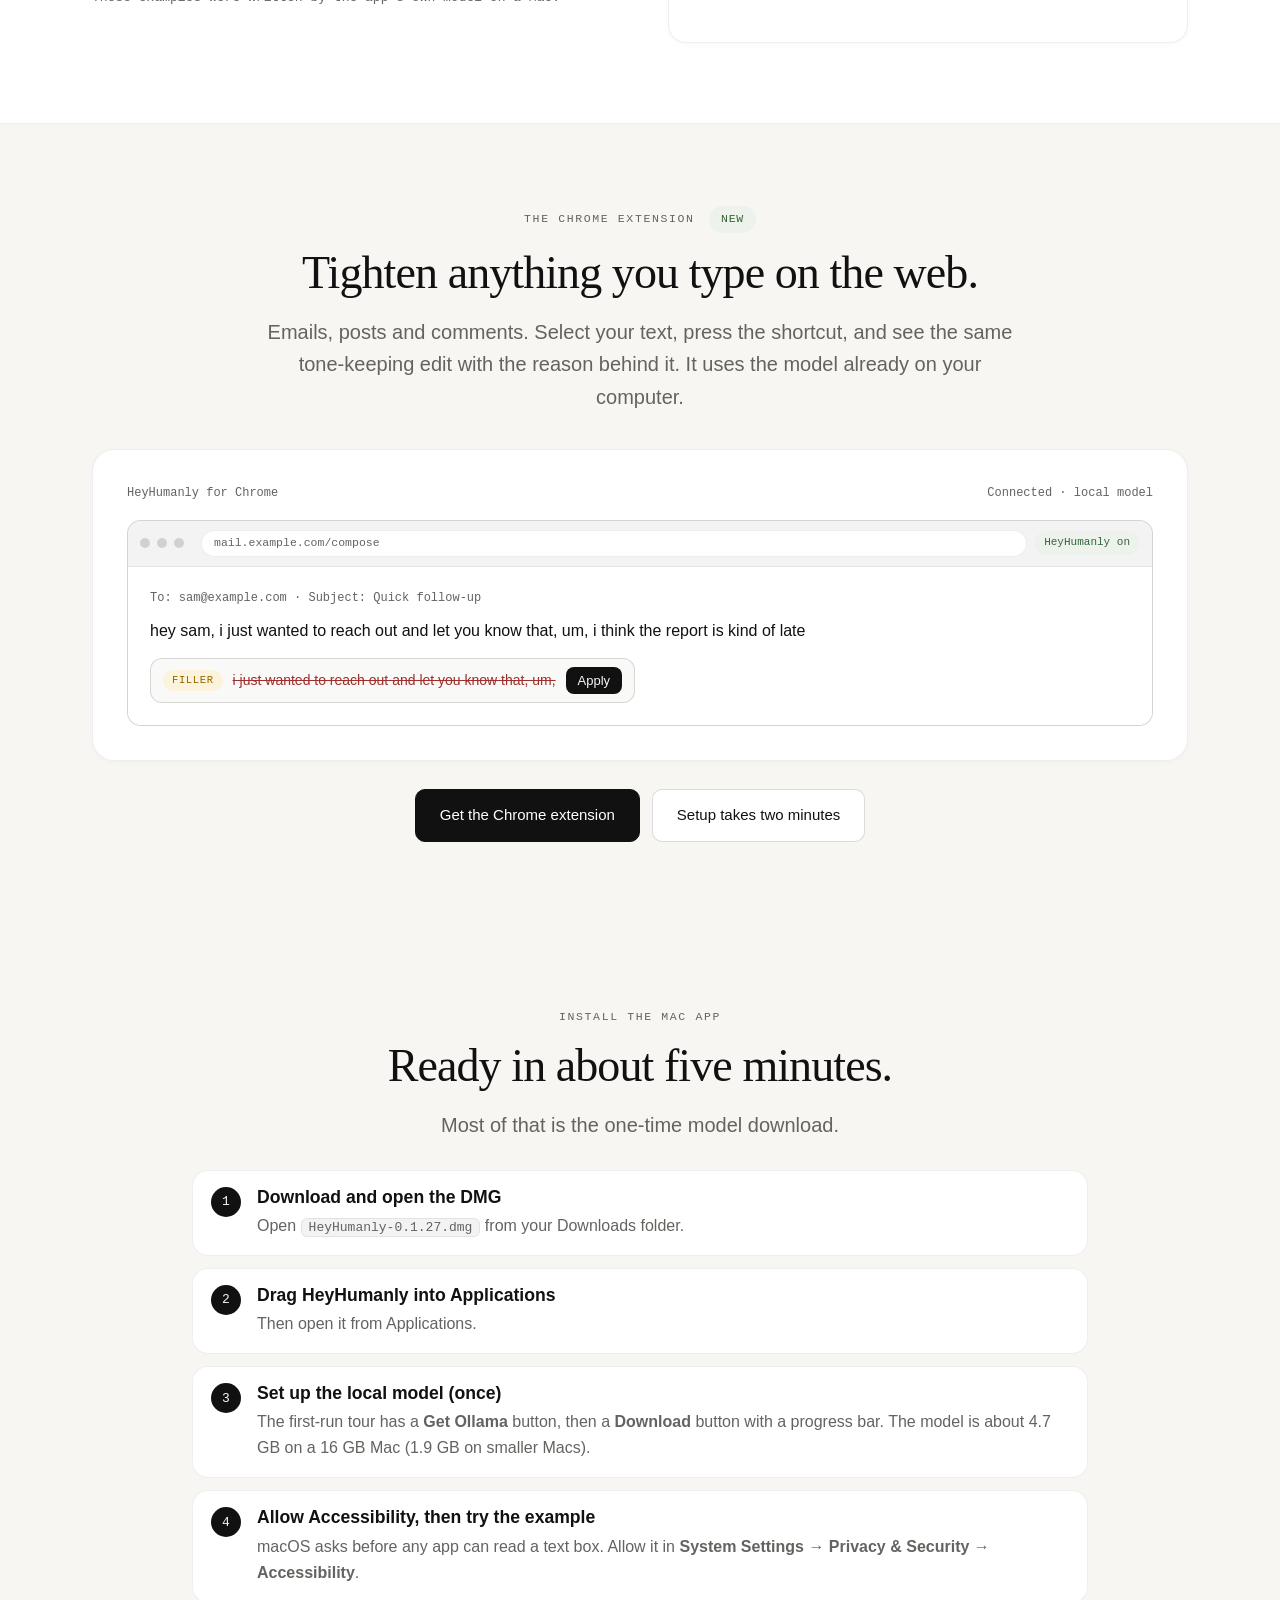
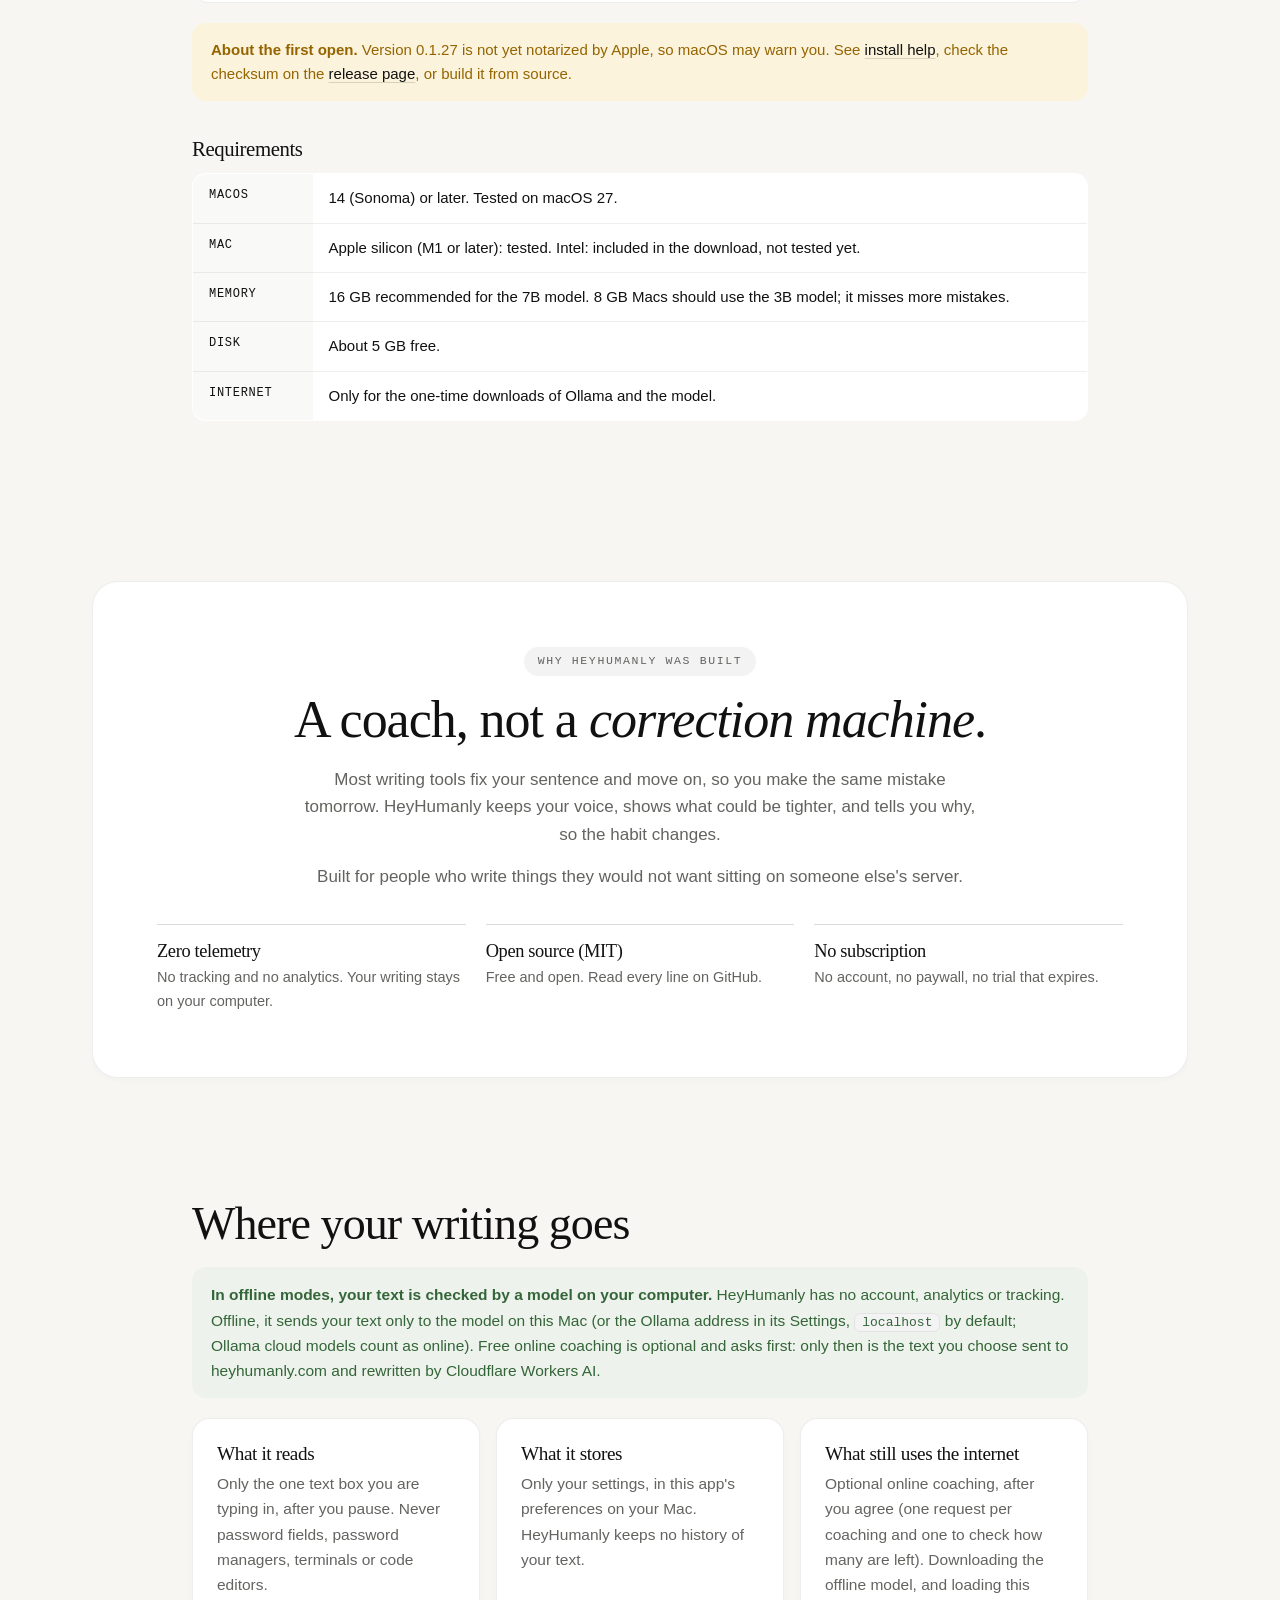
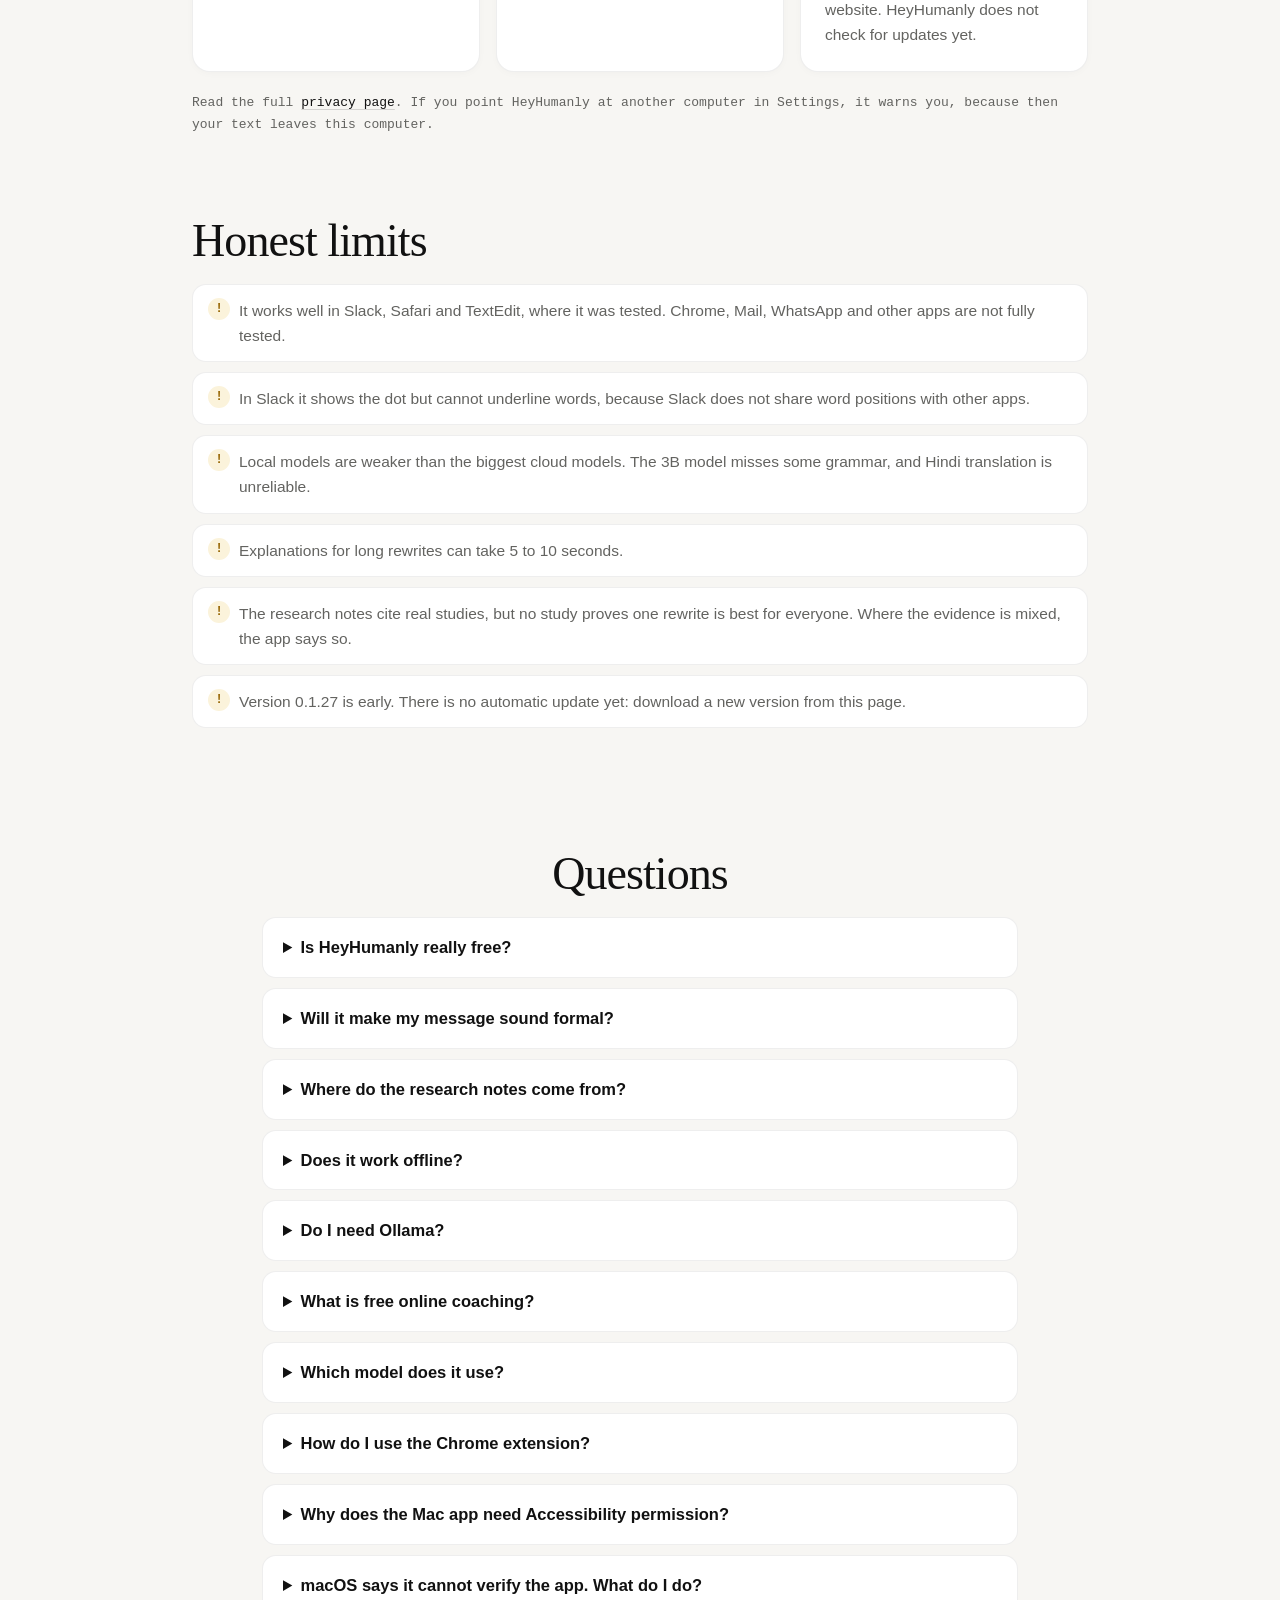
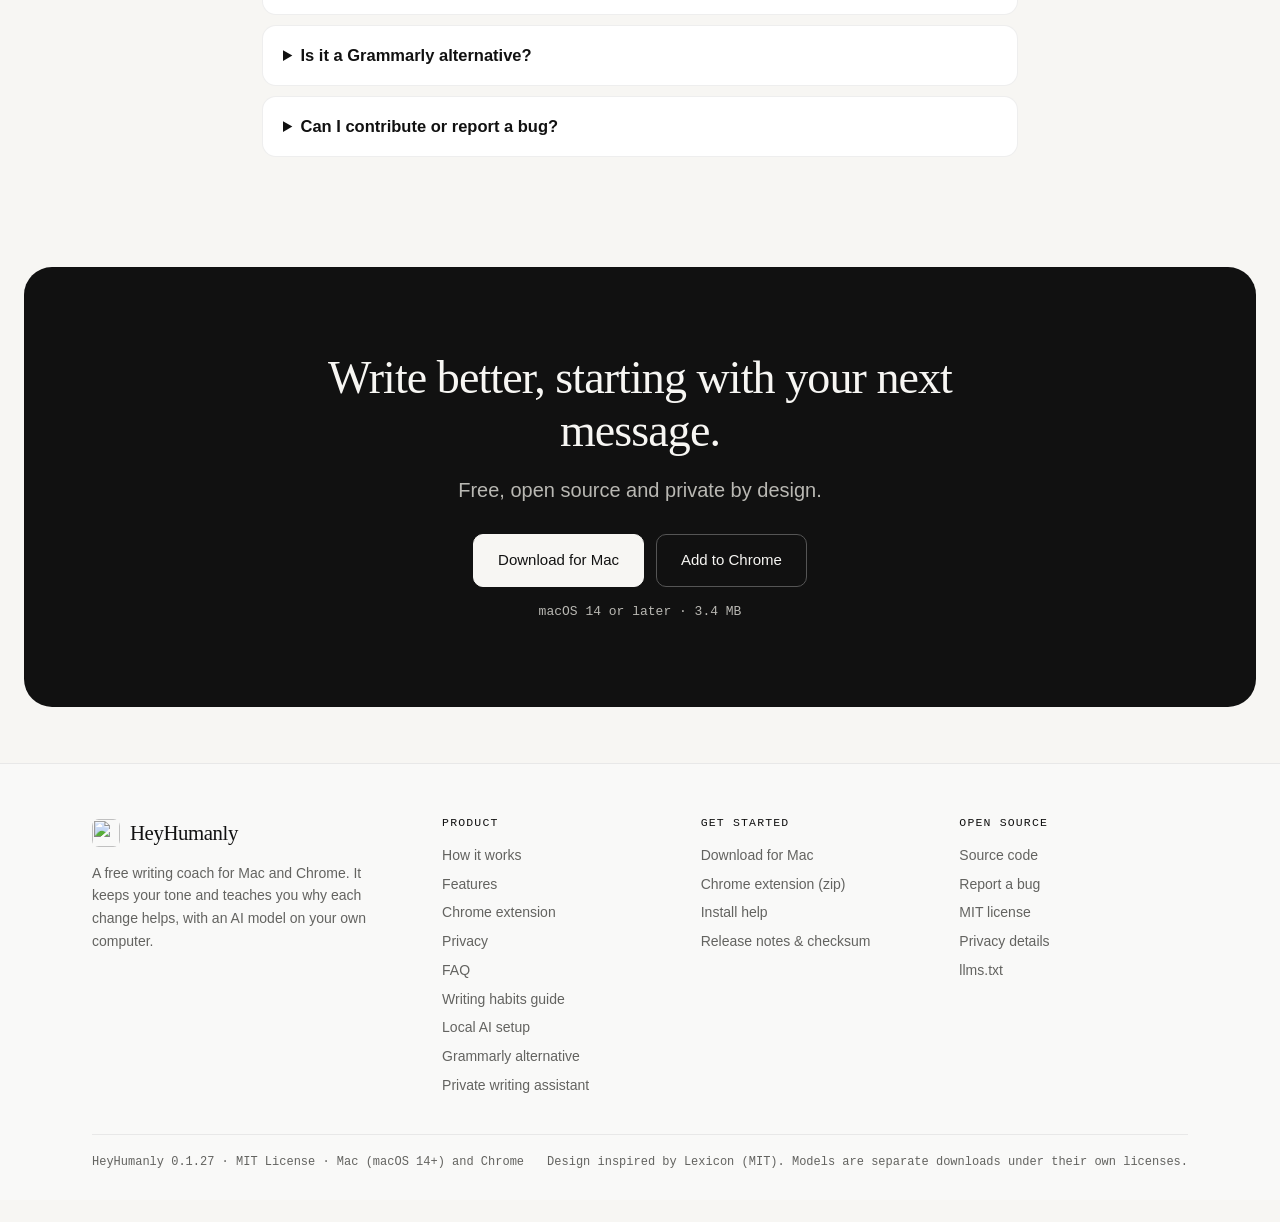
==== commit 4265bf0b: "Prepare v0.1.27: possessive its fine no longer lets a reply through Co-Authored-By: Devin AI <158243" ====
--- a/site/index.html
+++ b/site/index.html
@@ -122,15 +122,15 @@
 .show-xs{display:none}
 @media(max-width:480px){.nav{padding:0 16px}nav.links{gap:12px}.brand{font-size:1.15rem}.hide-xs{display:none}.show-xs{display:inline}}
 @media(prefers-reduced-motion:reduce){*{transition:none!important}}
-</style><script type="application/ld+json">{"@context": "https://schema.org", "@graph": [{"@type": "WebSite", "@id": "https://heyhumanly.com/#website", "url": "https://heyhumanly.com/", "name": "HeyHumanly", "alternateName": ["Hey Humanly", "heyhumanly.com"]}, {"@type": "SoftwareApplication", "@id": "https://heyhumanly.com/#app", "name": "HeyHumanly", "alternateName": ["Hey Humanly", "HeyHumanly Mac"], "operatingSystem": "macOS 14 or later, Chrome", "applicationCategory": "EducationalApplication", "softwareVersion": "0.1.26", "downloadUrl": "https://github.com/Kifayath-ulla/heyhumanly/releases/download/v0.1.26/HeyHumanly-0.1.26.dmg", "license": "https://opensource.org/license/mit", "offers": {"@type": "Offer", "price": "0", "priceCurrency": "USD"}, "url": "https://heyhumanly.com/", "sameAs": ["https://github.com/Kifayath-ulla/heyhumanly"], "description": "Free, open-source writing coach for Mac and Chrome that keeps your tone, trims filler and extra words, and explains the habit behind each change with research, using a local AI model.", "author": {"@type": "Person", "name": "Kifayath", "sameAs": "https://github.com/Kifayath-ulla"}, "contributor": [{"@type": "Thing", "name": "Claude", "description": "AI Contributor"}, {"@type": "Thing", "name": "OpenBot", "description": "AI Contributor"}]}, {"@type": "Organization", "@id": "https://heyhumanly.com/#org", "name": "HeyHumanly", "url": "https://heyhumanly.com", "logo": "https://heyhumanly.com/apple-touch-icon.png", "sameAs": ["https://github.com/Kifayath-ulla/heyhumanly"]}, {"@type": "FAQPage", "mainEntity": [{"@type": "Question", "name": "Is HeyHumanly really free?", "acceptedAnswer": {"@type": "Answer", "text": "Yes. The app and the Chrome extension are MIT-licensed and free to use. The only costs are your own disk space and the time to download the model. There is no account or subscription."}}, {"@type": "Question", "name": "Will it make my message sound formal?", "acceptedAnswer": {"@type": "Answer", "text": "No. HeyHumanly reads your register first. A casual message stays casual, and only filler, repeated words and extra words are trimmed. A \"More formal\" button exists for the times you want it."}}, {"@type": "Question", "name": "Where do the research notes come from?", "acceptedAnswer": {"@type": "Answer", "text": "Each tip links to the study or report behind it, such as Nielsen Norman Group's web-reading research and Oppenheimer's 2006 paper on plain writing. Where evidence is mixed, for example on leading with your point, the app says so."}}, {"@type": "Question", "name": "Does it work offline?", "acceptedAnswer": {"@type": "Answer", "text": "Yes, in offline mode: Apple's built-in model on Apple Intelligence Macs, or the offline model HeyHumanly downloads for you (one button, no Terminal). Online coaching is optional and only used after you agree to it."}}, {"@type": "Question", "name": "Do I need Ollama?", "acceptedAnswer": {"@type": "Answer", "text": "No. On Macs with Apple Intelligence, HeyHumanly uses Apple's built-in model. On other Macs you can try a few free online coachings each day, then press Enable unlimited offline coaching and HeyHumanly downloads and runs a local model for you. Already use Ollama? HeyHumanly finds it and can use it."}}, {"@type": "Question", "name": "What is free online coaching?", "acceptedAnswer": {"@type": "Answer", "text": "Up to 10 coachings a day (resets at midnight UTC), for Macs without Apple's built-in model. Only after you agree, the text you choose is sent to heyhumanly.com and rewritten by Cloudflare Workers AI. HeyHumanly does not store or log it, and Cloudflare says it does not keep or train on it. Offline coaching is unlimited and keeps your writing on your Mac."}}, {"@type": "Question", "name": "Which model does it use?", "acceptedAnswer": {"@type": "Answer", "text": "Any model in Ollama. On a Mac with 12 GB of memory or more it recommends Qwen 2.5 7B (Apache-2.0 license, about 4.7 GB). On smaller Macs it recommends Qwen 2.5 3B (about 1.9 GB). You can pick any installed model in Settings."}}, {"@type": "Question", "name": "How do I use the Chrome extension?", "acceptedAnswer": {"@type": "Answer", "text": "Install it, allow it to reach Ollama on your computer (one button in the Mac app's Settings, or one Terminal command, explained on the extension page), then select text in any text box and press the shortcut. It shows the edit, the reason and the research, and lets you apply or copy it."}}, {"@type": "Question", "name": "Why does the Mac app need Accessibility permission?", "acceptedAnswer": {"@type": "Answer", "text": "macOS only lets an app read a text box in another app if you allow it. HeyHumanly uses it to read the one box you are typing in, and to paste a fix you accepted. Without it, the coach window still works with text you type or paste into it."}}, {"@type": "Question", "name": "macOS says it cannot verify the app. What do I do?", "acceptedAnswer": {"@type": "Answer", "text": "That is expected for this early version, which is not notarized by Apple. See the install help page for the steps, and verify the checksum first."}}, {"@type": "Question", "name": "Is it a Grammarly alternative?", "acceptedAnswer": {"@type": "Answer", "text": "It does a similar job of marking mistakes, but its main aim is teaching: it keeps your tone, explains the rule, links the research, and runs on a local model instead of a cloud service."}}, {"@type": "Question", "name": "Can I contribute or report a bug?", "acceptedAnswer": {"@type": "Answer", "text": "Yes. The code is on GitHub. Open an issue for bugs. Do not paste private text into public issues."}}]}]}</script></head><body><a class="skip" href="#main">Skip to content</a>
+</style><script type="application/ld+json">{"@context": "https://schema.org", "@graph": [{"@type": "WebSite", "@id": "https://heyhumanly.com/#website", "url": "https://heyhumanly.com/", "name": "HeyHumanly", "alternateName": ["Hey Humanly", "heyhumanly.com"]}, {"@type": "SoftwareApplication", "@id": "https://heyhumanly.com/#app", "name": "HeyHumanly", "alternateName": ["Hey Humanly", "HeyHumanly Mac"], "operatingSystem": "macOS 14 or later, Chrome", "applicationCategory": "EducationalApplication", "softwareVersion": "0.1.27", "downloadUrl": "https://github.com/Kifayath-ulla/heyhumanly/releases/download/v0.1.27/HeyHumanly-0.1.27.dmg", "license": "https://opensource.org/license/mit", "offers": {"@type": "Offer", "price": "0", "priceCurrency": "USD"}, "url": "https://heyhumanly.com/", "sameAs": ["https://github.com/Kifayath-ulla/heyhumanly"], "description": "Free, open-source writing coach for Mac and Chrome that keeps your tone, trims filler and extra words, and explains the habit behind each change with research, using a local AI model.", "author": {"@type": "Person", "name": "Kifayath", "sameAs": "https://github.com/Kifayath-ulla"}, "contributor": [{"@type": "Thing", "name": "Claude", "description": "AI Contributor"}, {"@type": "Thing", "name": "OpenBot", "description": "AI Contributor"}]}, {"@type": "Organization", "@id": "https://heyhumanly.com/#org", "name": "HeyHumanly", "url": "https://heyhumanly.com", "logo": "https://heyhumanly.com/apple-touch-icon.png", "sameAs": ["https://github.com/Kifayath-ulla/heyhumanly"]}, {"@type": "FAQPage", "mainEntity": [{"@type": "Question", "name": "Is HeyHumanly really free?", "acceptedAnswer": {"@type": "Answer", "text": "Yes. The app and the Chrome extension are MIT-licensed and free to use. The only costs are your own disk space and the time to download the model. There is no account or subscription."}}, {"@type": "Question", "name": "Will it make my message sound formal?", "acceptedAnswer": {"@type": "Answer", "text": "No. HeyHumanly reads your register first. A casual message stays casual, and only filler, repeated words and extra words are trimmed. A \"More formal\" button exists for the times you want it."}}, {"@type": "Question", "name": "Where do the research notes come from?", "acceptedAnswer": {"@type": "Answer", "text": "Each tip links to the study or report behind it, such as Nielsen Norman Group's web-reading research and Oppenheimer's 2006 paper on plain writing. Where evidence is mixed, for example on leading with your point, the app says so."}}, {"@type": "Question", "name": "Does it work offline?", "acceptedAnswer": {"@type": "Answer", "text": "Yes, in offline mode: Apple's built-in model on Apple Intelligence Macs, or the offline model HeyHumanly downloads for you (one button, no Terminal). Online coaching is optional and only used after you agree to it."}}, {"@type": "Question", "name": "Do I need Ollama?", "acceptedAnswer": {"@type": "Answer", "text": "No. On Macs with Apple Intelligence, HeyHumanly uses Apple's built-in model. On other Macs you can try a few free online coachings each day, then press Enable unlimited offline coaching and HeyHumanly downloads and runs a local model for you. Already use Ollama? HeyHumanly finds it and can use it."}}, {"@type": "Question", "name": "What is free online coaching?", "acceptedAnswer": {"@type": "Answer", "text": "Up to 10 coachings a day (resets at midnight UTC), for Macs without Apple's built-in model. Only after you agree, the text you choose is sent to heyhumanly.com and rewritten by Cloudflare Workers AI. HeyHumanly does not store or log it, and Cloudflare says it does not keep or train on it. Offline coaching is unlimited and keeps your writing on your Mac."}}, {"@type": "Question", "name": "Which model does it use?", "acceptedAnswer": {"@type": "Answer", "text": "Any model in Ollama. On a Mac with 12 GB of memory or more it recommends Qwen 2.5 7B (Apache-2.0 license, about 4.7 GB). On smaller Macs it recommends Qwen 2.5 3B (about 1.9 GB). You can pick any installed model in Settings."}}, {"@type": "Question", "name": "How do I use the Chrome extension?", "acceptedAnswer": {"@type": "Answer", "text": "Install it, allow it to reach Ollama on your computer (one button in the Mac app's Settings, or one Terminal command, explained on the extension page), then select text in any text box and press the shortcut. It shows the edit, the reason and the research, and lets you apply or copy it."}}, {"@type": "Question", "name": "Why does the Mac app need Accessibility permission?", "acceptedAnswer": {"@type": "Answer", "text": "macOS only lets an app read a text box in another app if you allow it. HeyHumanly uses it to read the one box you are typing in, and to paste a fix you accepted. Without it, the coach window still works with text you type or paste into it."}}, {"@type": "Question", "name": "macOS says it cannot verify the app. What do I do?", "acceptedAnswer": {"@type": "Answer", "text": "That is expected for this early version, which is not notarized by Apple. See the install help page for the steps, and verify the checksum first."}}, {"@type": "Question", "name": "Is it a Grammarly alternative?", "acceptedAnswer": {"@type": "Answer", "text": "It does a similar job of marking mistakes, but its main aim is teaching: it keeps your tone, explains the rule, links the research, and runs on a local model instead of a cloud service."}}, {"@type": "Question", "name": "Can I contribute or report a bug?", "acceptedAnswer": {"@type": "Answer", "text": "Yes. The code is on GitHub. Open an issue for bugs. Do not paste private text into public issues."}}]}]}</script></head><body><a class="skip" href="#main">Skip to content</a>
 <header class="top" id="top"><div class="nav"><a class="brand" href="/"><img src="/favicon.png" alt="" width="28" height="28">HeyHumanly</a>
-<nav class="links" aria-label="Main"><a class="hide-s" href="/#how">How it works</a><a class="hide-s" href="/#features">Features</a><a class="hide-s" href="/extension/">Chrome</a><a class="hide-s" href="/install/">Install</a><a class="hide-s" href="/#faq">FAQ</a><a class="hide-s" href="https://github.com/Kifayath-ulla/heyhumanly">GitHub</a><button class="tg" id="tg" type="button" aria-label="Switch between light and dark theme">◐</button><a class="btn sm dl" href="https://github.com/Kifayath-ulla/heyhumanly/releases/download/v0.1.26/HeyHumanly-0.1.26.dmg" data-dl><span class="hide-xs">Download for Mac</span><span class="show-xs">Download</span></a></nav></div></header>
+<nav class="links" aria-label="Main"><a class="hide-s" href="/#how">How it works</a><a class="hide-s" href="/#features">Features</a><a class="hide-s" href="/extension/">Chrome</a><a class="hide-s" href="/install/">Install</a><a class="hide-s" href="/#faq">FAQ</a><a class="hide-s" href="https://github.com/Kifayath-ulla/heyhumanly">GitHub</a><button class="tg" id="tg" type="button" aria-label="Switch between light and dark theme">◐</button><a class="btn sm dl" href="https://github.com/Kifayath-ulla/heyhumanly/releases/download/v0.1.27/HeyHumanly-0.1.27.dmg" data-dl><span class="hide-xs">Download for Mac</span><span class="show-xs">Download</span></a></nav></div></header>
 <main id="main">
 <div class="wrap hero"><span class="badge">Free · Open source · Mac &amp; Chrome</span><div style="height:18px"></div>
 <h1>Say it better. <em>Learn why.</em></h1>
 <p class="lede">HeyHumanly tightens what you write in your own voice. Casual stays casual. It cuts the filler, shows you what changed and why, and links the research, so next time you get it right yourself.</p>
-<div class="cta"><a class="btn dl" href="https://github.com/Kifayath-ulla/heyhumanly/releases/download/v0.1.26/HeyHumanly-0.1.26.dmg" data-dl>Download for Mac</a><a class="btn ghost" href="/extension/">Add to Chrome</a></div>
-<p class="fine">Free · macOS 14+ · Runs on your computer · Version 0.1.26</p>
+<div class="cta"><a class="btn dl" href="https://github.com/Kifayath-ulla/heyhumanly/releases/download/v0.1.27/HeyHumanly-0.1.27.dmg" data-dl>Download for Mac</a><a class="btn ghost" href="/extension/">Add to Chrome</a></div>
+<p class="fine">Free · macOS 14+ · Runs on your computer · Version 0.1.27</p>
 <p class="note" id="notmac" role="note">The desktop app is for Mac. You can still use the Chrome extension on any computer.</p>
 <div class="stage" aria-label="Animated example of HeyHumanly tightening a rambling message and explaining why"><div class="win"><div class="top"><i></i><i></i><i></i><span>HeyHumanly</span></div>
 <div class="body"><div class="lab">You wrote</div><div id="demo-text" aria-live="polite"></div></div>
@@ -190,11 +190,11 @@
 <section id="setup"><div class="wrap center"><span class="eyebrow">Install the Mac app</span><h2>Ready in about five minutes.</h2>
 <p class="lede">Most of that is the one-time model download.</p>
 <ol class="steps">
-<li><h3>Download and open the DMG</h3><p>Open <code>HeyHumanly-0.1.26.dmg</code> from your Downloads folder.</p></li>
+<li><h3>Download and open the DMG</h3><p>Open <code>HeyHumanly-0.1.27.dmg</code> from your Downloads folder.</p></li>
 <li><h3>Drag HeyHumanly into Applications</h3><p>Then open it from Applications.</p></li>
 <li><h3>Set up the local model (once)</h3><p>The first-run tour has a <b>Get Ollama</b> button, then a <b>Download</b> button with a progress bar. The model is about 4.7 GB on a 16 GB Mac (1.9 GB on smaller Macs).</p></li>
 <li><h3>Allow Accessibility, then try the example</h3><p>macOS asks before any app can read a text box. Allow it in <b>System Settings → Privacy &amp; Security → Accessibility</b>.</p></li></ol>
-<p class="note" style="margin-top:20px"><b>About the first open.</b> Version 0.1.26 is not yet notarized by Apple, so macOS may warn you. See <a href="/install/#gatekeeper">install help</a>, check the checksum on the <a href="https://github.com/Kifayath-ulla/heyhumanly/releases/tag/v0.1.26">release page</a>, or build it from source.</p>
+<p class="note" style="margin-top:20px"><b>About the first open.</b> Version 0.1.27 is not yet notarized by Apple, so macOS may warn you. See <a href="/install/#gatekeeper">install help</a>, check the checksum on the <a href="https://github.com/Kifayath-ulla/heyhumanly/releases/tag/v0.1.27">release page</a>, or build it from source.</p>
 <h3 style="margin:36px 0 12px;text-align:left">Requirements</h3>
 <table><tr><th>macOS</th><td>14 (Sonoma) or later. Tested on macOS 27.</td></tr>
 <tr><th>Mac</th><td>Apple silicon (M1 or later): tested. Intel: included in the download, not tested yet.</td></tr>
@@ -219,12 +219,12 @@
 <li>Local models are weaker than the biggest cloud models. The 3B model misses some grammar, and Hindi translation is unreliable.</li>
 <li>Explanations for long rewrites can take 5 to 10 seconds.</li>
 <li>The research notes cite real studies, but no study proves one rewrite is best for everyone. Where the evidence is mixed, the app says so.</li>
-<li>Version 0.1.26 is early. There is no automatic update yet: download a new version from this page.</li></ul></div></section><section id="faq"><div class="wrap" style="max-width:820px"><h2 class="center">Questions</h2><details><summary>Is HeyHumanly really free?</summary><p>Yes. The app and the Chrome extension are MIT-licensed and free to use. The only costs are your own disk space and the time to download the model. There is no account or subscription.</p></details><details><summary>Will it make my message sound formal?</summary><p>No. HeyHumanly reads your register first. A casual message stays casual, and only filler, repeated words and extra words are trimmed. A "More formal" button exists for the times you want it.</p></details><details><summary>Where do the research notes come from?</summary><p>Each tip links to the study or report behind it, such as Nielsen Norman Group's web-reading research and Oppenheimer's 2006 paper on plain writing. Where evidence is mixed, for example on leading with your point, the app says so.</p></details><details><summary>Does it work offline?</summary><p>Yes, in offline mode: Apple's built-in model on Apple Intelligence Macs, or the offline model HeyHumanly downloads for you (one button, no Terminal). Online coaching is optional and only used after you agree to it.</p></details><details><summary>Do I need Ollama?</summary><p>No. On Macs with Apple Intelligence, HeyHumanly uses Apple's built-in model. On other Macs you can try a few free online coachings each day, then press Enable unlimited offline coaching and HeyHumanly downloads and runs a local model for you. Already use Ollama? HeyHumanly finds it and can use it.</p></details><details><summary>What is free online coaching?</summary><p>Up to 10 coachings a day (resets at midnight UTC), for Macs without Apple's built-in model. Only after you agree, the text you choose is sent to heyhumanly.com and rewritten by Cloudflare Workers AI. HeyHumanly does not store or log it, and Cloudflare says it does not keep or train on it. Offline coaching is unlimited and keeps your writing on your Mac.</p></details><details><summary>Which model does it use?</summary><p>Any model in Ollama. On a Mac with 12 GB of memory or more it recommends Qwen 2.5 7B (Apache-2.0 license, about 4.7 GB). On smaller Macs it recommends Qwen 2.5 3B (about 1.9 GB). You can pick any installed model in Settings.</p></details><details><summary>How do I use the Chrome extension?</summary><p>Install it, allow it to reach Ollama on your computer (one button in the Mac app's Settings, or one Terminal command, explained on the extension page), then select text in any text box and press the shortcut. It shows the edit, the reason and the research, and lets you apply or copy it.</p></details><details><summary>Why does the Mac app need Accessibility permission?</summary><p>macOS only lets an app read a text box in another app if you allow it. HeyHumanly uses it to read the one box you are typing in, and to paste a fix you accepted. Without it, the coach window still works with text you type or paste into it.</p></details><details><summary>macOS says it cannot verify the app. What do I do?</summary><p>That is expected for this early version, which is not notarized by Apple. See the install help page for the steps, and verify the checksum first.</p></details><details><summary>Is it a Grammarly alternative?</summary><p>It does a similar job of marking mistakes, but its main aim is teaching: it keeps your tone, explains the rule, links the research, and runs on a local model instead of a cloud service.</p></details><details><summary>Can I contribute or report a bug?</summary><p>Yes. The code is on <a href='https://github.com/Kifayath-ulla/heyhumanly'>GitHub</a>. Open an issue for bugs. Do not paste private text into public issues.</p></details></div></section><div class="final"><h2>Write better, starting with your next message.</h2><p class="lede">Free, open source and private by design.</p><div class="cta"><a class="btn cream dl" href="https://github.com/Kifayath-ulla/heyhumanly/releases/download/v0.1.26/HeyHumanly-0.1.26.dmg" data-dl>Download for Mac</a><a class="btn cream" style="background:transparent;color:#f7f6f3!important;border-color:#555" href="/extension/">Add to Chrome</a></div><p class="fine" style="color:#b9b8b3">macOS 14 or later · 3.4 MB</p></div></main>
+<li>Version 0.1.27 is early. There is no automatic update yet: download a new version from this page.</li></ul></div></section><section id="faq"><div class="wrap" style="max-width:820px"><h2 class="center">Questions</h2><details><summary>Is HeyHumanly really free?</summary><p>Yes. The app and the Chrome extension are MIT-licensed and free to use. The only costs are your own disk space and the time to download the model. There is no account or subscription.</p></details><details><summary>Will it make my message sound formal?</summary><p>No. HeyHumanly reads your register first. A casual message stays casual, and only filler, repeated words and extra words are trimmed. A "More formal" button exists for the times you want it.</p></details><details><summary>Where do the research notes come from?</summary><p>Each tip links to the study or report behind it, such as Nielsen Norman Group's web-reading research and Oppenheimer's 2006 paper on plain writing. Where evidence is mixed, for example on leading with your point, the app says so.</p></details><details><summary>Does it work offline?</summary><p>Yes, in offline mode: Apple's built-in model on Apple Intelligence Macs, or the offline model HeyHumanly downloads for you (one button, no Terminal). Online coaching is optional and only used after you agree to it.</p></details><details><summary>Do I need Ollama?</summary><p>No. On Macs with Apple Intelligence, HeyHumanly uses Apple's built-in model. On other Macs you can try a few free online coachings each day, then press Enable unlimited offline coaching and HeyHumanly downloads and runs a local model for you. Already use Ollama? HeyHumanly finds it and can use it.</p></details><details><summary>What is free online coaching?</summary><p>Up to 10 coachings a day (resets at midnight UTC), for Macs without Apple's built-in model. Only after you agree, the text you choose is sent to heyhumanly.com and rewritten by Cloudflare Workers AI. HeyHumanly does not store or log it, and Cloudflare says it does not keep or train on it. Offline coaching is unlimited and keeps your writing on your Mac.</p></details><details><summary>Which model does it use?</summary><p>Any model in Ollama. On a Mac with 12 GB of memory or more it recommends Qwen 2.5 7B (Apache-2.0 license, about 4.7 GB). On smaller Macs it recommends Qwen 2.5 3B (about 1.9 GB). You can pick any installed model in Settings.</p></details><details><summary>How do I use the Chrome extension?</summary><p>Install it, allow it to reach Ollama on your computer (one button in the Mac app's Settings, or one Terminal command, explained on the extension page), then select text in any text box and press the shortcut. It shows the edit, the reason and the research, and lets you apply or copy it.</p></details><details><summary>Why does the Mac app need Accessibility permission?</summary><p>macOS only lets an app read a text box in another app if you allow it. HeyHumanly uses it to read the one box you are typing in, and to paste a fix you accepted. Without it, the coach window still works with text you type or paste into it.</p></details><details><summary>macOS says it cannot verify the app. What do I do?</summary><p>That is expected for this early version, which is not notarized by Apple. See the install help page for the steps, and verify the checksum first.</p></details><details><summary>Is it a Grammarly alternative?</summary><p>It does a similar job of marking mistakes, but its main aim is teaching: it keeps your tone, explains the rule, links the research, and runs on a local model instead of a cloud service.</p></details><details><summary>Can I contribute or report a bug?</summary><p>Yes. The code is on <a href='https://github.com/Kifayath-ulla/heyhumanly'>GitHub</a>. Open an issue for bugs. Do not paste private text into public issues.</p></details></div></section><div class="final"><h2>Write better, starting with your next message.</h2><p class="lede">Free, open source and private by design.</p><div class="cta"><a class="btn cream dl" href="https://github.com/Kifayath-ulla/heyhumanly/releases/download/v0.1.27/HeyHumanly-0.1.27.dmg" data-dl>Download for Mac</a><a class="btn cream" style="background:transparent;color:#f7f6f3!important;border-color:#555" href="/extension/">Add to Chrome</a></div><p class="fine" style="color:#b9b8b3">macOS 14 or later · 3.4 MB</p></div></main>
 <footer><div class="wrap"><div class="fgrid"><div><a class="brand" href="/"><img src="/favicon.png" alt="" width="28" height="28">HeyHumanly</a><p style="margin:12px 0 0;max-width:22em">A free writing coach for Mac and Chrome. It keeps your tone and teaches you why each change helps, with an AI model on your own computer.</p></div>
 <div><h4>Product</h4><a href="/#how">How it works</a><a href="/#features">Features</a><a href="/extension/">Chrome extension</a><a href="/#privacy">Privacy</a><a href="/#faq">FAQ</a><a href="/writing-habits/">Writing habits guide</a><a href="/local-ai-writing-coach-mac/">Local AI setup</a><a href="/grammarly-alternative/">Grammarly alternative</a><a href="/private-writing-assistant/">Private writing assistant</a></div>
-<div><h4>Get started</h4><a href="https://github.com/Kifayath-ulla/heyhumanly/releases/download/v0.1.26/HeyHumanly-0.1.26.dmg" data-dl>Download for Mac</a><a href="https://github.com/Kifayath-ulla/heyhumanly/releases/download/v0.1.26/HeyHumanly-Chrome-0.1.26.zip">Chrome extension (zip)</a><a href="/install/">Install help</a><a href="https://github.com/Kifayath-ulla/heyhumanly/releases/tag/v0.1.26">Release notes &amp; checksum</a></div>
+<div><h4>Get started</h4><a href="https://github.com/Kifayath-ulla/heyhumanly/releases/download/v0.1.27/HeyHumanly-0.1.27.dmg" data-dl>Download for Mac</a><a href="https://github.com/Kifayath-ulla/heyhumanly/releases/download/v0.1.27/HeyHumanly-Chrome-0.1.27.zip">Chrome extension (zip)</a><a href="/install/">Install help</a><a href="https://github.com/Kifayath-ulla/heyhumanly/releases/tag/v0.1.27">Release notes &amp; checksum</a></div>
 <div><h4>Open source</h4><a href="https://github.com/Kifayath-ulla/heyhumanly">Source code</a><a href="https://github.com/Kifayath-ulla/heyhumanly/issues">Report a bug</a><a href="https://github.com/Kifayath-ulla/heyhumanly/blob/main/LICENSE">MIT license</a><a href="/privacy/">Privacy details</a><a href="/llms.txt">llms.txt</a></div></div>
-<div class="legal"><span>HeyHumanly 0.1.26 · MIT License · Mac (macOS 14+) and Chrome</span><span>Design inspired by Lexicon (MIT). Models are separate downloads under their own licenses.</span></div></div></footer>
+<div class="legal"><span>HeyHumanly 0.1.27 · MIT License · Mac (macOS 14+) and Chrome</span><span>Design inspired by Lexicon (MIT). Models are separate downloads under their own licenses.</span></div></div></footer>
 <script>
 (function(){var h=document.getElementById('top');function s(){h.classList.toggle('scrolled',window.scrollY>40)}s();addEventListener('scroll',s,{passive:true});
 var tg=document.getElementById('tg');tg.addEventListener('click',function(){var r=document.documentElement,n=r.getAttribute('data-theme')==='dark'?'light':'dark';r.setAttribute('data-theme',n);try{localStorage.setItem('hhtheme',n)}catch(e){}});
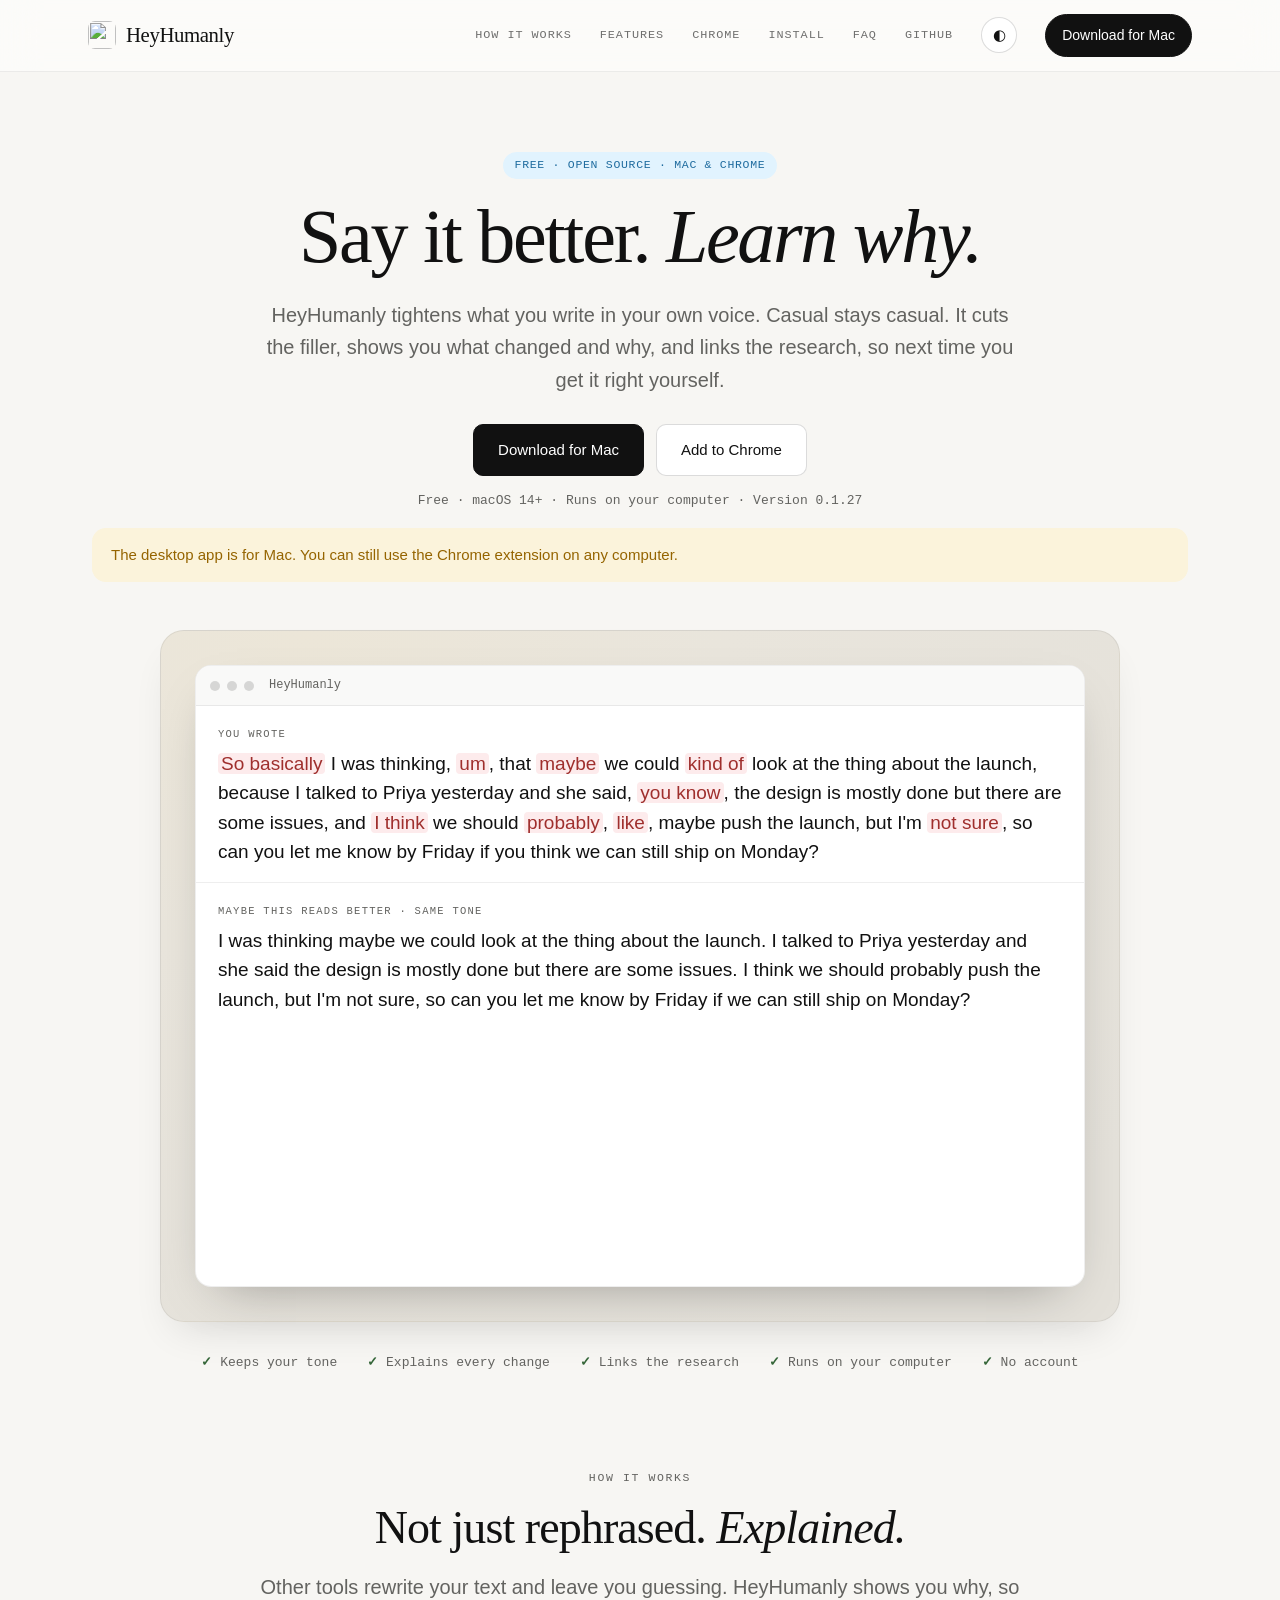
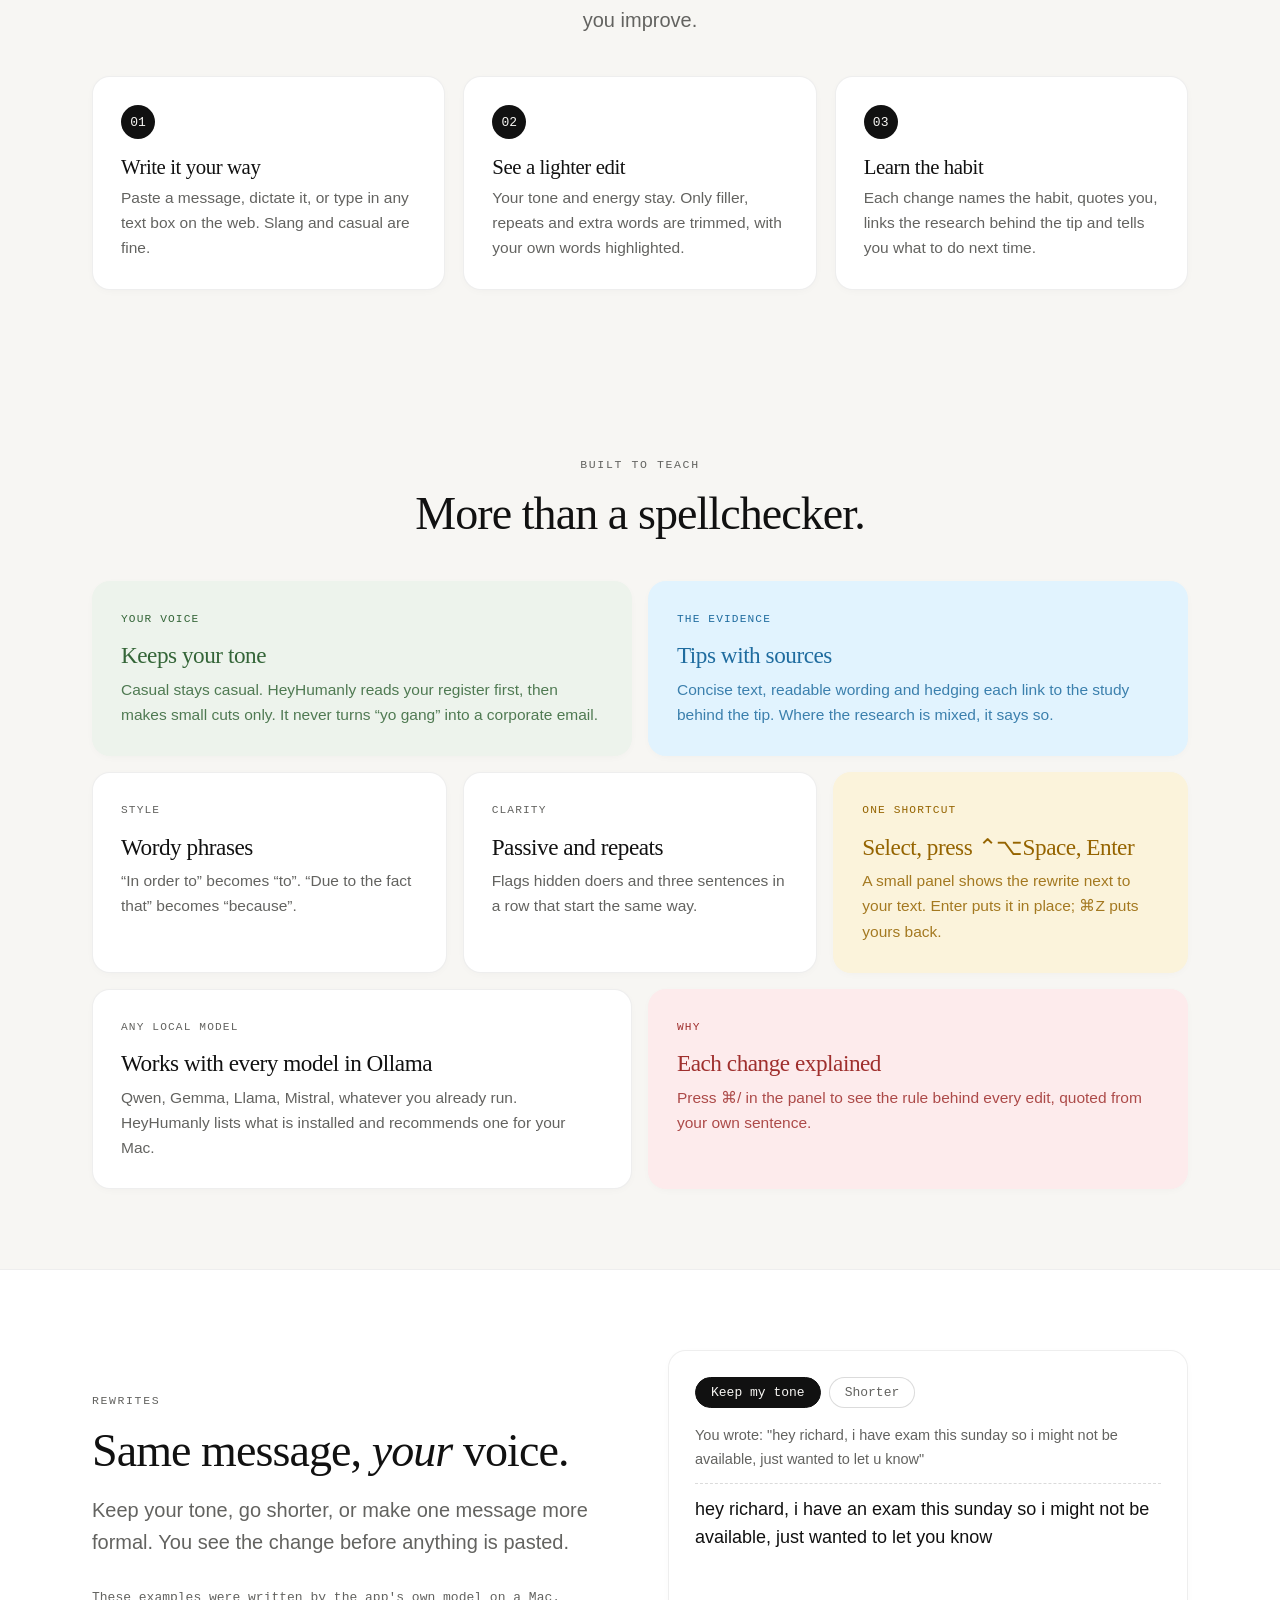
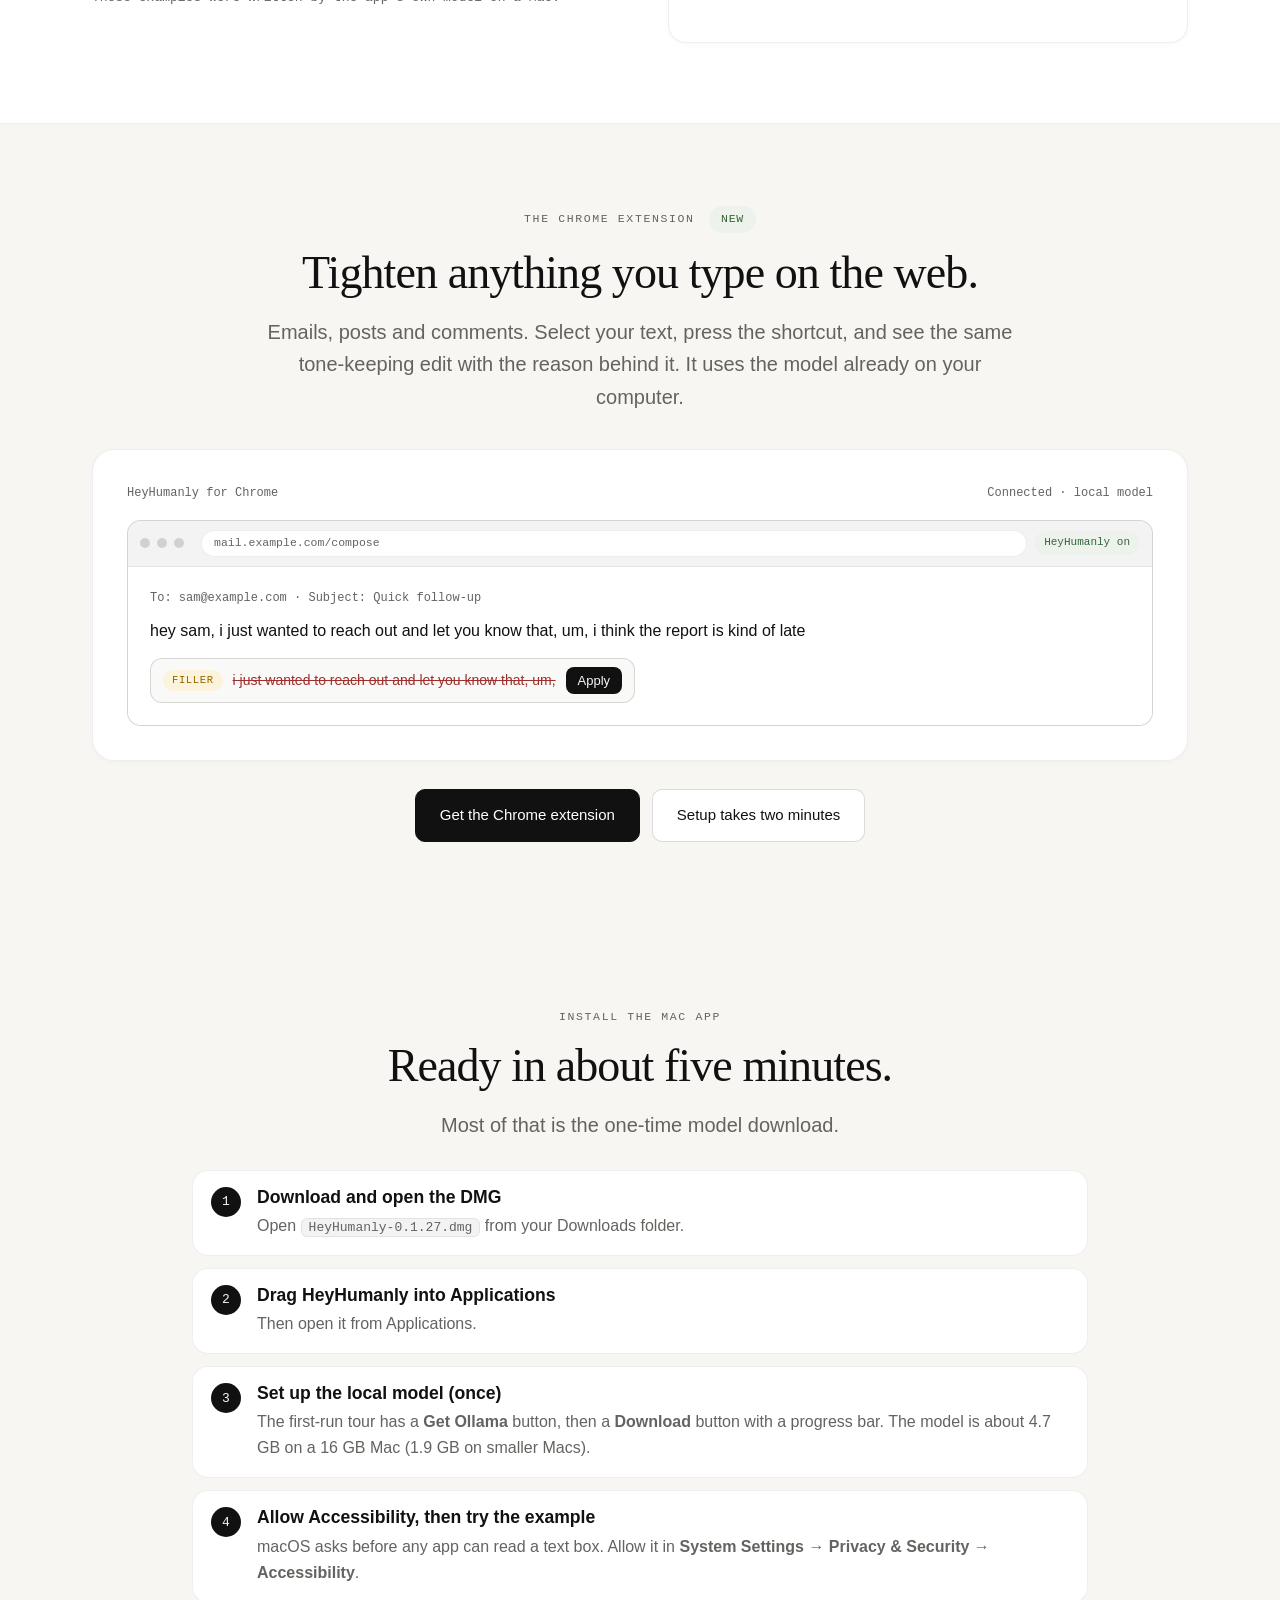
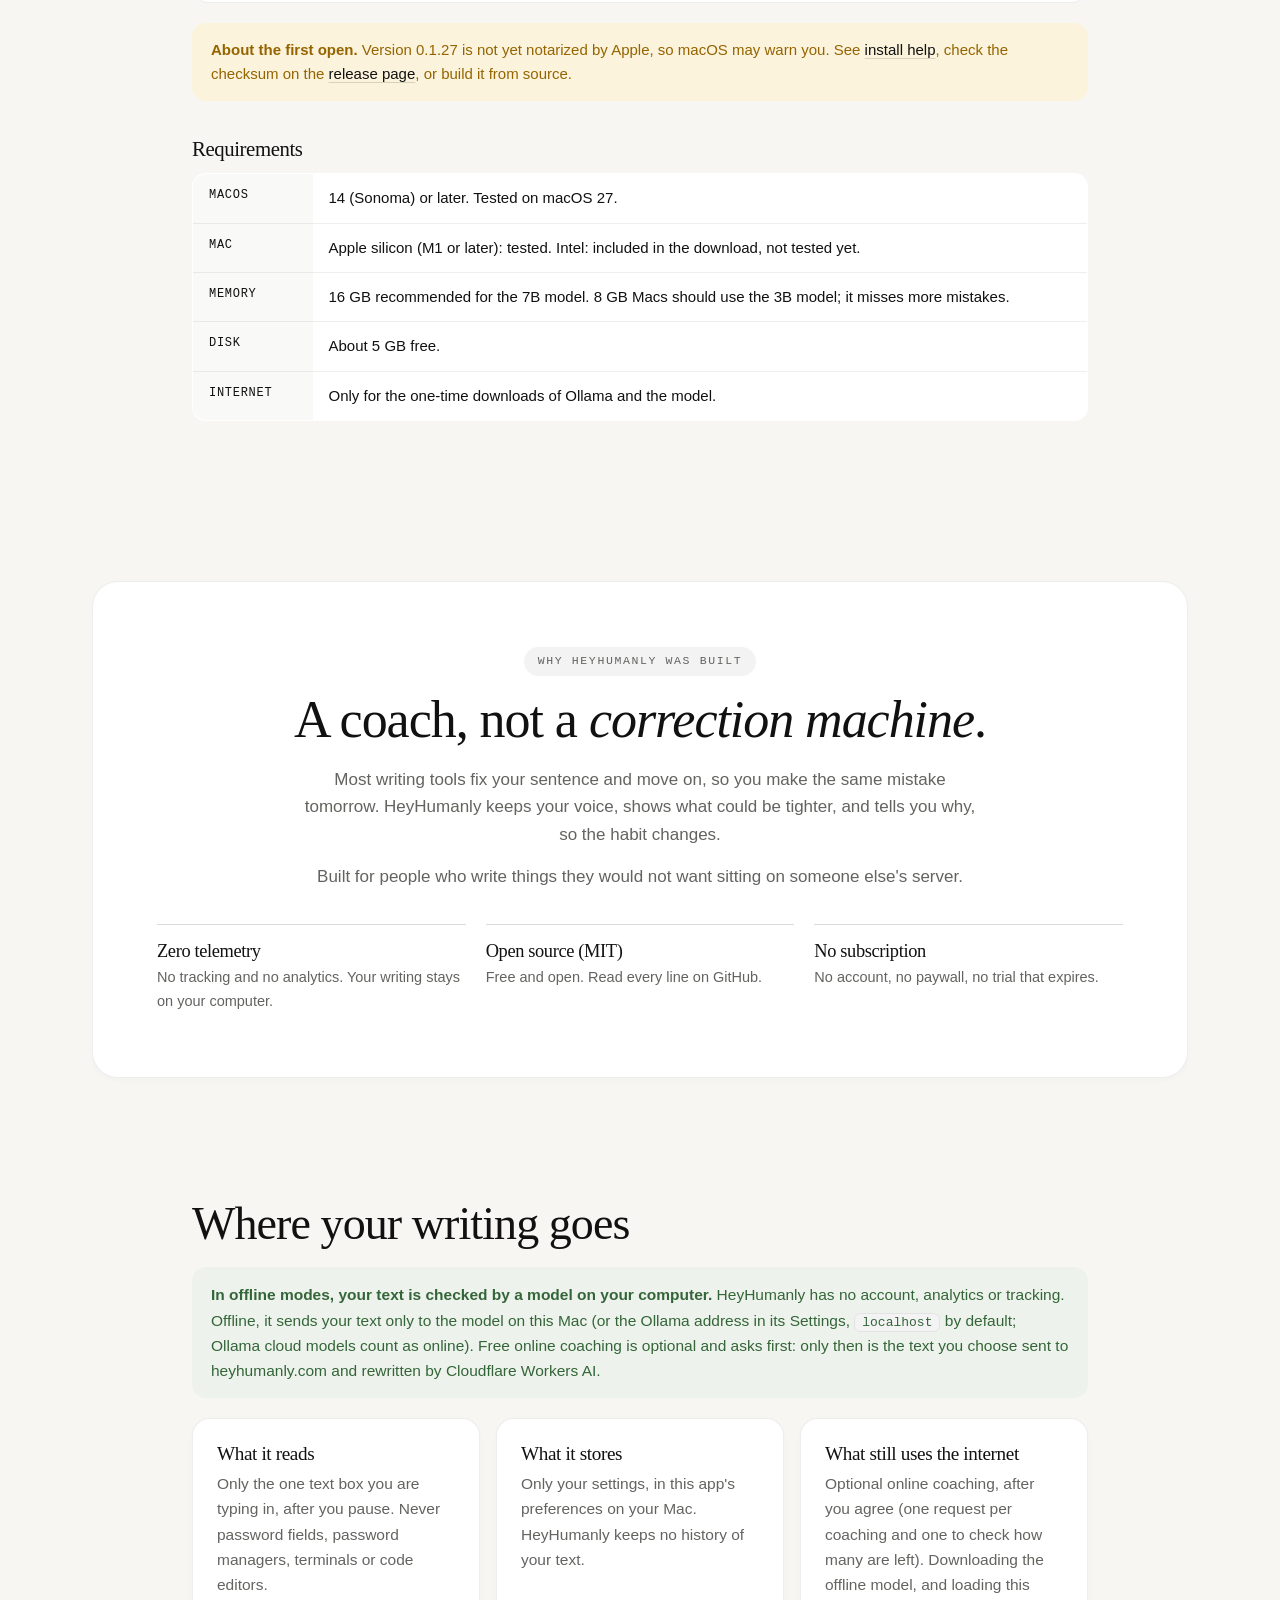
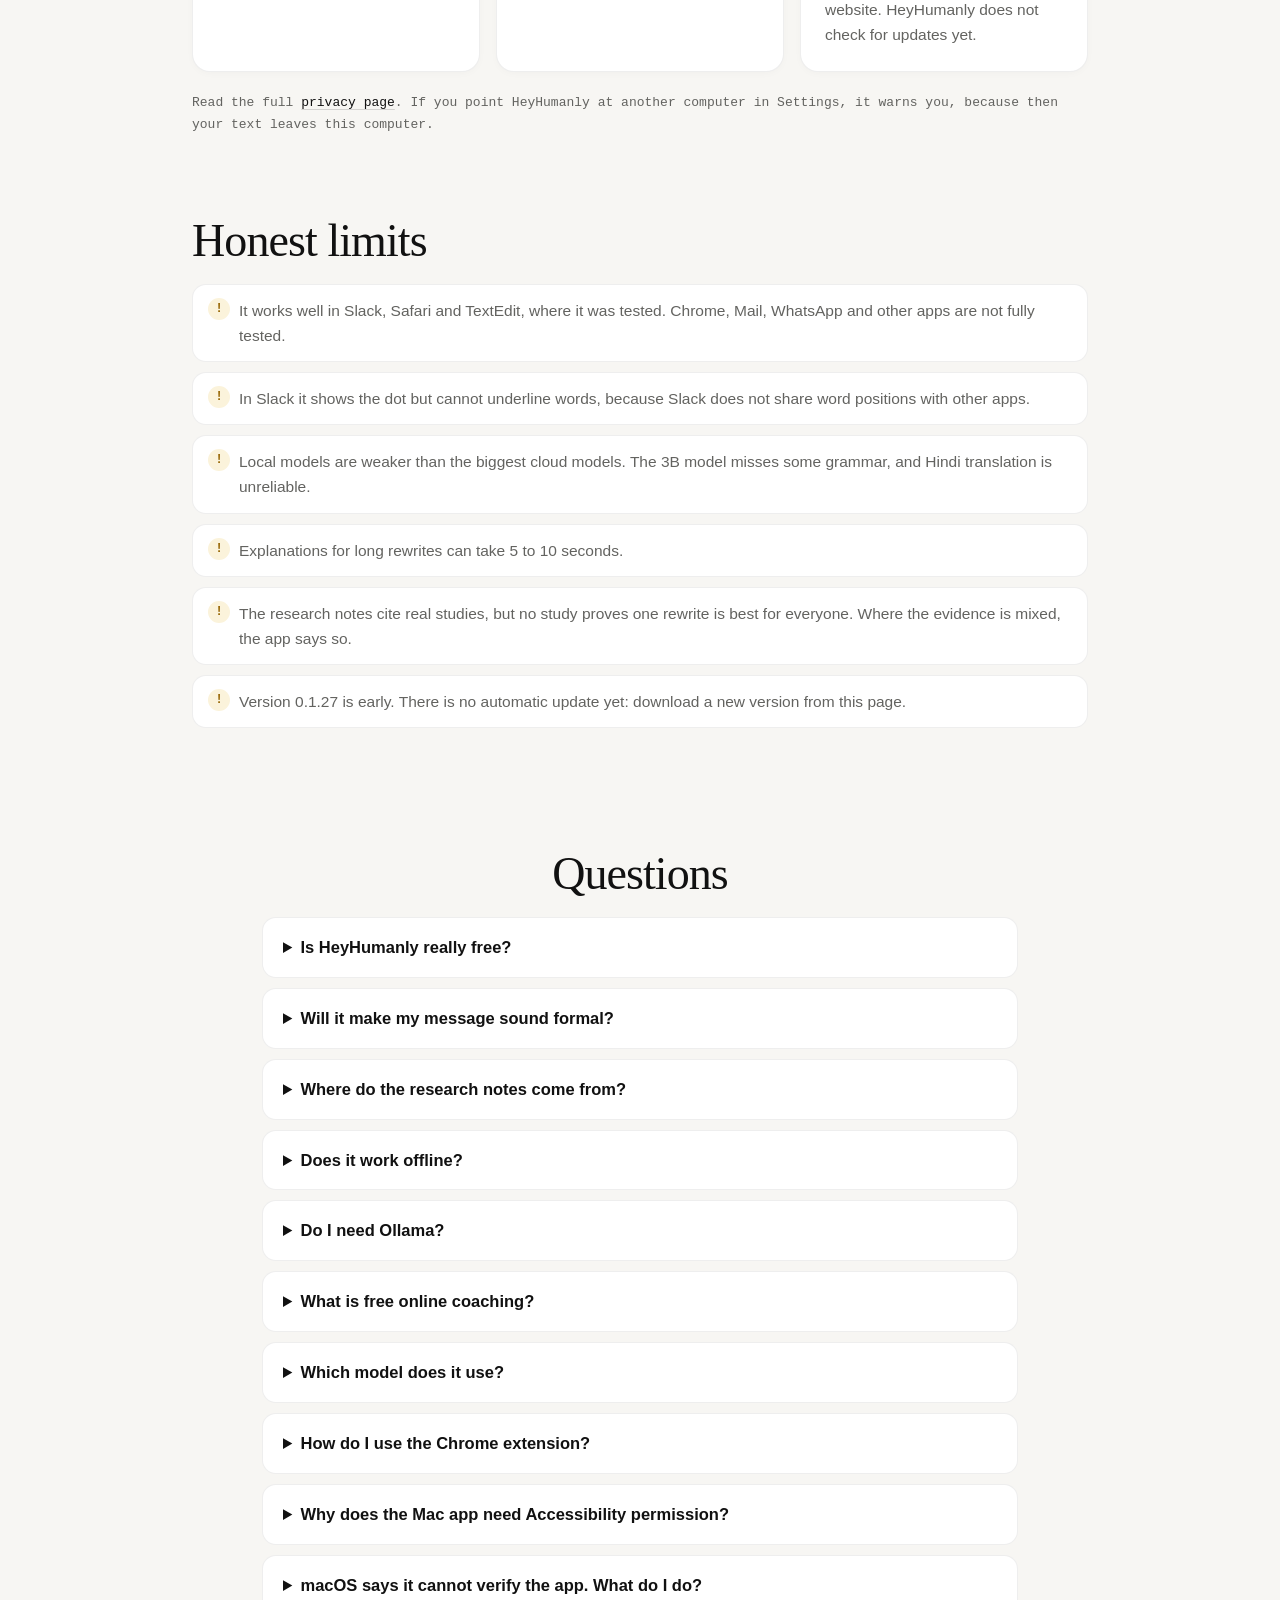
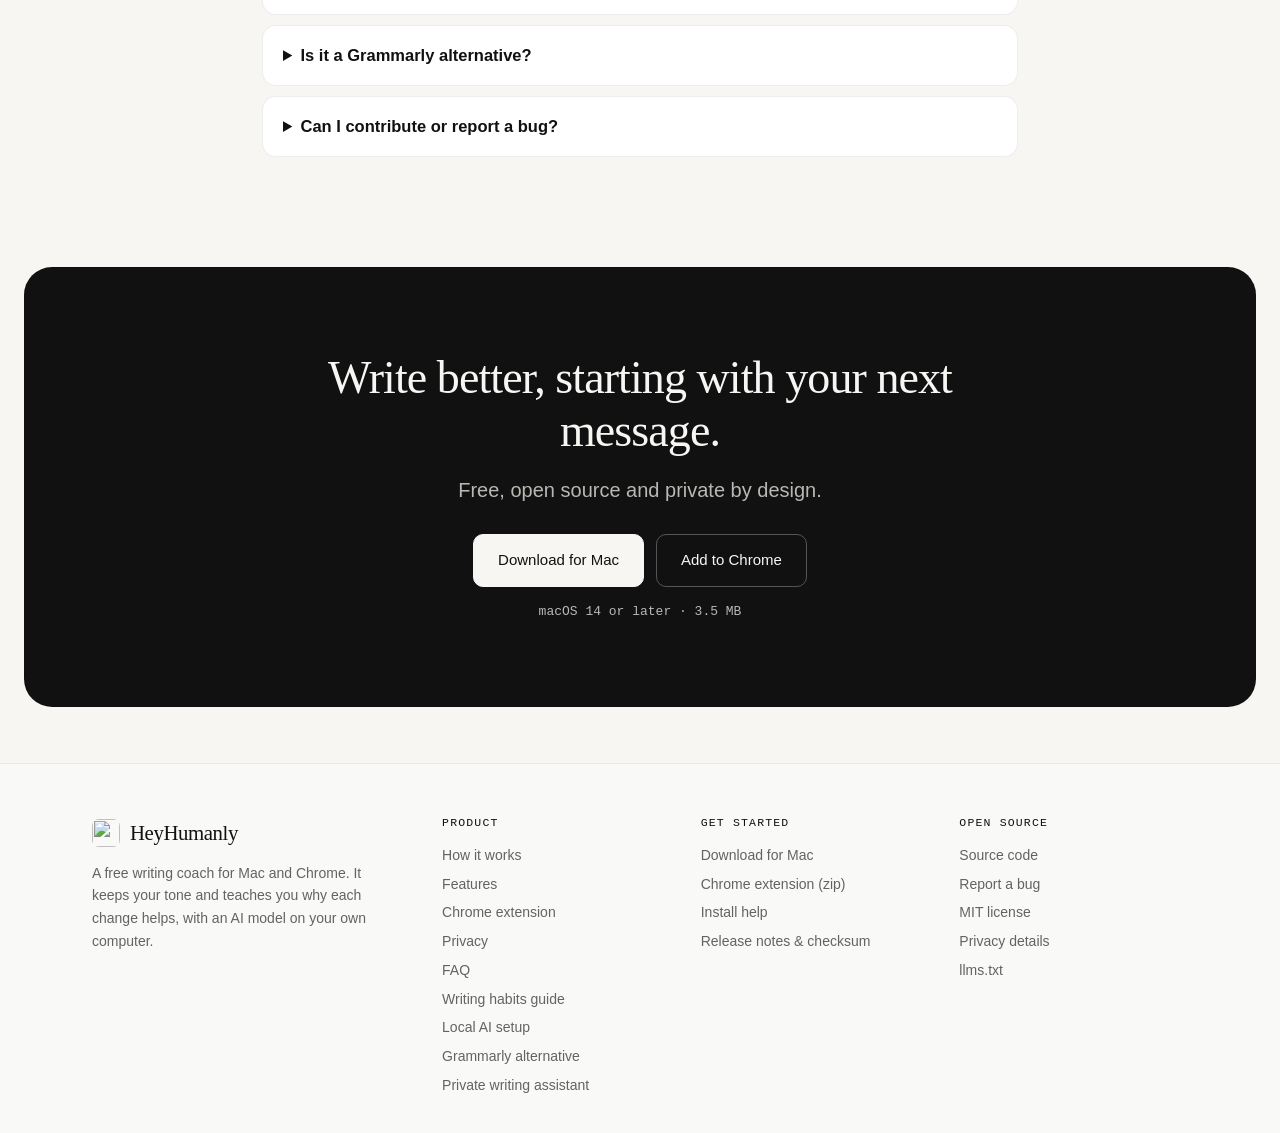
==== commit 0cecb441: "Site: use the published v0.1.27 checksum Co-Authored-By: Devin AI <158243242+devin-ai-integration[bo" ====
--- a/site/index.html
+++ b/site/index.html
@@ -219,7 +219,7 @@
 <li>Local models are weaker than the biggest cloud models. The 3B model misses some grammar, and Hindi translation is unreliable.</li>
 <li>Explanations for long rewrites can take 5 to 10 seconds.</li>
 <li>The research notes cite real studies, but no study proves one rewrite is best for everyone. Where the evidence is mixed, the app says so.</li>
-<li>Version 0.1.27 is early. There is no automatic update yet: download a new version from this page.</li></ul></div></section><section id="faq"><div class="wrap" style="max-width:820px"><h2 class="center">Questions</h2><details><summary>Is HeyHumanly really free?</summary><p>Yes. The app and the Chrome extension are MIT-licensed and free to use. The only costs are your own disk space and the time to download the model. There is no account or subscription.</p></details><details><summary>Will it make my message sound formal?</summary><p>No. HeyHumanly reads your register first. A casual message stays casual, and only filler, repeated words and extra words are trimmed. A "More formal" button exists for the times you want it.</p></details><details><summary>Where do the research notes come from?</summary><p>Each tip links to the study or report behind it, such as Nielsen Norman Group's web-reading research and Oppenheimer's 2006 paper on plain writing. Where evidence is mixed, for example on leading with your point, the app says so.</p></details><details><summary>Does it work offline?</summary><p>Yes, in offline mode: Apple's built-in model on Apple Intelligence Macs, or the offline model HeyHumanly downloads for you (one button, no Terminal). Online coaching is optional and only used after you agree to it.</p></details><details><summary>Do I need Ollama?</summary><p>No. On Macs with Apple Intelligence, HeyHumanly uses Apple's built-in model. On other Macs you can try a few free online coachings each day, then press Enable unlimited offline coaching and HeyHumanly downloads and runs a local model for you. Already use Ollama? HeyHumanly finds it and can use it.</p></details><details><summary>What is free online coaching?</summary><p>Up to 10 coachings a day (resets at midnight UTC), for Macs without Apple's built-in model. Only after you agree, the text you choose is sent to heyhumanly.com and rewritten by Cloudflare Workers AI. HeyHumanly does not store or log it, and Cloudflare says it does not keep or train on it. Offline coaching is unlimited and keeps your writing on your Mac.</p></details><details><summary>Which model does it use?</summary><p>Any model in Ollama. On a Mac with 12 GB of memory or more it recommends Qwen 2.5 7B (Apache-2.0 license, about 4.7 GB). On smaller Macs it recommends Qwen 2.5 3B (about 1.9 GB). You can pick any installed model in Settings.</p></details><details><summary>How do I use the Chrome extension?</summary><p>Install it, allow it to reach Ollama on your computer (one button in the Mac app's Settings, or one Terminal command, explained on the extension page), then select text in any text box and press the shortcut. It shows the edit, the reason and the research, and lets you apply or copy it.</p></details><details><summary>Why does the Mac app need Accessibility permission?</summary><p>macOS only lets an app read a text box in another app if you allow it. HeyHumanly uses it to read the one box you are typing in, and to paste a fix you accepted. Without it, the coach window still works with text you type or paste into it.</p></details><details><summary>macOS says it cannot verify the app. What do I do?</summary><p>That is expected for this early version, which is not notarized by Apple. See the install help page for the steps, and verify the checksum first.</p></details><details><summary>Is it a Grammarly alternative?</summary><p>It does a similar job of marking mistakes, but its main aim is teaching: it keeps your tone, explains the rule, links the research, and runs on a local model instead of a cloud service.</p></details><details><summary>Can I contribute or report a bug?</summary><p>Yes. The code is on <a href='https://github.com/Kifayath-ulla/heyhumanly'>GitHub</a>. Open an issue for bugs. Do not paste private text into public issues.</p></details></div></section><div class="final"><h2>Write better, starting with your next message.</h2><p class="lede">Free, open source and private by design.</p><div class="cta"><a class="btn cream dl" href="https://github.com/Kifayath-ulla/heyhumanly/releases/download/v0.1.27/HeyHumanly-0.1.27.dmg" data-dl>Download for Mac</a><a class="btn cream" style="background:transparent;color:#f7f6f3!important;border-color:#555" href="/extension/">Add to Chrome</a></div><p class="fine" style="color:#b9b8b3">macOS 14 or later · 3.4 MB</p></div></main>
+<li>Version 0.1.27 is early. There is no automatic update yet: download a new version from this page.</li></ul></div></section><section id="faq"><div class="wrap" style="max-width:820px"><h2 class="center">Questions</h2><details><summary>Is HeyHumanly really free?</summary><p>Yes. The app and the Chrome extension are MIT-licensed and free to use. The only costs are your own disk space and the time to download the model. There is no account or subscription.</p></details><details><summary>Will it make my message sound formal?</summary><p>No. HeyHumanly reads your register first. A casual message stays casual, and only filler, repeated words and extra words are trimmed. A "More formal" button exists for the times you want it.</p></details><details><summary>Where do the research notes come from?</summary><p>Each tip links to the study or report behind it, such as Nielsen Norman Group's web-reading research and Oppenheimer's 2006 paper on plain writing. Where evidence is mixed, for example on leading with your point, the app says so.</p></details><details><summary>Does it work offline?</summary><p>Yes, in offline mode: Apple's built-in model on Apple Intelligence Macs, or the offline model HeyHumanly downloads for you (one button, no Terminal). Online coaching is optional and only used after you agree to it.</p></details><details><summary>Do I need Ollama?</summary><p>No. On Macs with Apple Intelligence, HeyHumanly uses Apple's built-in model. On other Macs you can try a few free online coachings each day, then press Enable unlimited offline coaching and HeyHumanly downloads and runs a local model for you. Already use Ollama? HeyHumanly finds it and can use it.</p></details><details><summary>What is free online coaching?</summary><p>Up to 10 coachings a day (resets at midnight UTC), for Macs without Apple's built-in model. Only after you agree, the text you choose is sent to heyhumanly.com and rewritten by Cloudflare Workers AI. HeyHumanly does not store or log it, and Cloudflare says it does not keep or train on it. Offline coaching is unlimited and keeps your writing on your Mac.</p></details><details><summary>Which model does it use?</summary><p>Any model in Ollama. On a Mac with 12 GB of memory or more it recommends Qwen 2.5 7B (Apache-2.0 license, about 4.7 GB). On smaller Macs it recommends Qwen 2.5 3B (about 1.9 GB). You can pick any installed model in Settings.</p></details><details><summary>How do I use the Chrome extension?</summary><p>Install it, allow it to reach Ollama on your computer (one button in the Mac app's Settings, or one Terminal command, explained on the extension page), then select text in any text box and press the shortcut. It shows the edit, the reason and the research, and lets you apply or copy it.</p></details><details><summary>Why does the Mac app need Accessibility permission?</summary><p>macOS only lets an app read a text box in another app if you allow it. HeyHumanly uses it to read the one box you are typing in, and to paste a fix you accepted. Without it, the coach window still works with text you type or paste into it.</p></details><details><summary>macOS says it cannot verify the app. What do I do?</summary><p>That is expected for this early version, which is not notarized by Apple. See the install help page for the steps, and verify the checksum first.</p></details><details><summary>Is it a Grammarly alternative?</summary><p>It does a similar job of marking mistakes, but its main aim is teaching: it keeps your tone, explains the rule, links the research, and runs on a local model instead of a cloud service.</p></details><details><summary>Can I contribute or report a bug?</summary><p>Yes. The code is on <a href='https://github.com/Kifayath-ulla/heyhumanly'>GitHub</a>. Open an issue for bugs. Do not paste private text into public issues.</p></details></div></section><div class="final"><h2>Write better, starting with your next message.</h2><p class="lede">Free, open source and private by design.</p><div class="cta"><a class="btn cream dl" href="https://github.com/Kifayath-ulla/heyhumanly/releases/download/v0.1.27/HeyHumanly-0.1.27.dmg" data-dl>Download for Mac</a><a class="btn cream" style="background:transparent;color:#f7f6f3!important;border-color:#555" href="/extension/">Add to Chrome</a></div><p class="fine" style="color:#b9b8b3">macOS 14 or later · 3.5 MB</p></div></main>
 <footer><div class="wrap"><div class="fgrid"><div><a class="brand" href="/"><img src="/favicon.png" alt="" width="28" height="28">HeyHumanly</a><p style="margin:12px 0 0;max-width:22em">A free writing coach for Mac and Chrome. It keeps your tone and teaches you why each change helps, with an AI model on your own computer.</p></div>
 <div><h4>Product</h4><a href="/#how">How it works</a><a href="/#features">Features</a><a href="/extension/">Chrome extension</a><a href="/#privacy">Privacy</a><a href="/#faq">FAQ</a><a href="/writing-habits/">Writing habits guide</a><a href="/local-ai-writing-coach-mac/">Local AI setup</a><a href="/grammarly-alternative/">Grammarly alternative</a><a href="/private-writing-assistant/">Private writing assistant</a></div>
 <div><h4>Get started</h4><a href="https://github.com/Kifayath-ulla/heyhumanly/releases/download/v0.1.27/HeyHumanly-0.1.27.dmg" data-dl>Download for Mac</a><a href="https://github.com/Kifayath-ulla/heyhumanly/releases/download/v0.1.27/HeyHumanly-Chrome-0.1.27.zip">Chrome extension (zip)</a><a href="/install/">Install help</a><a href="https://github.com/Kifayath-ulla/heyhumanly/releases/tag/v0.1.27">Release notes &amp; checksum</a></div>
